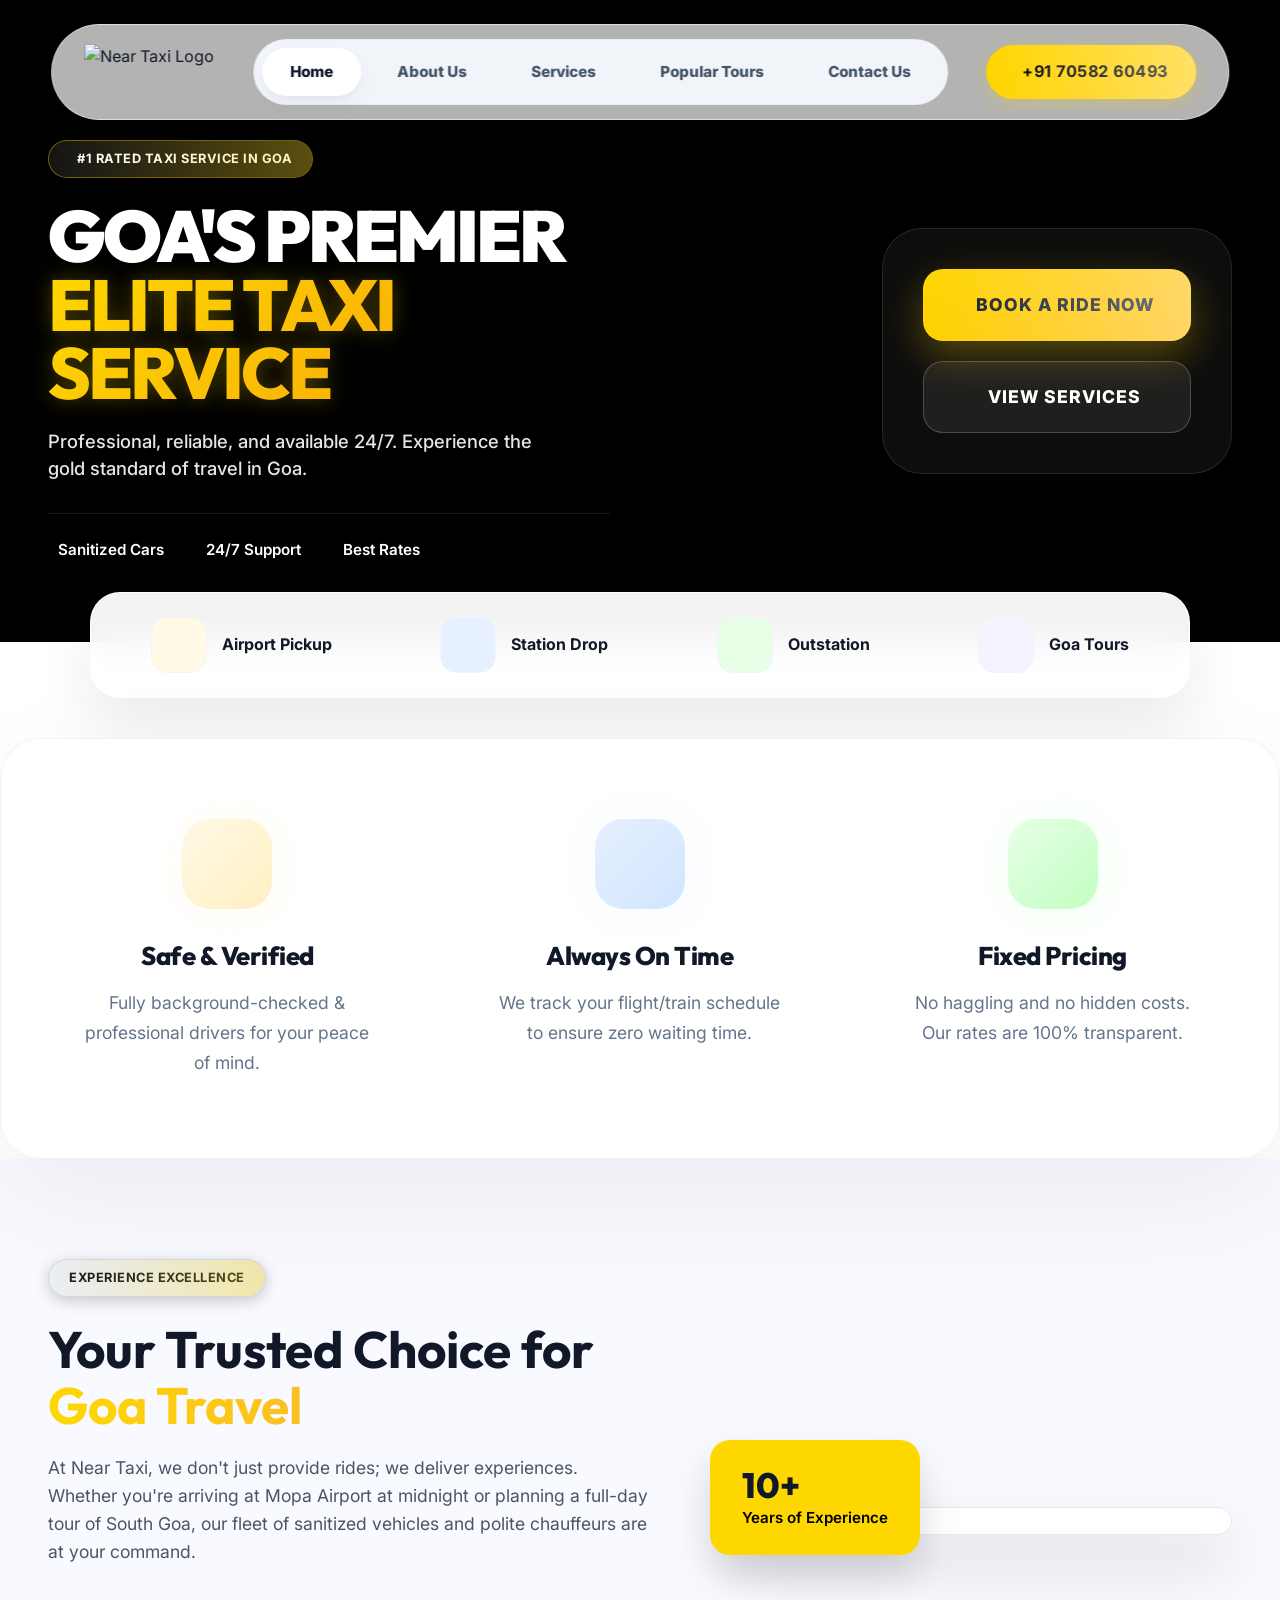
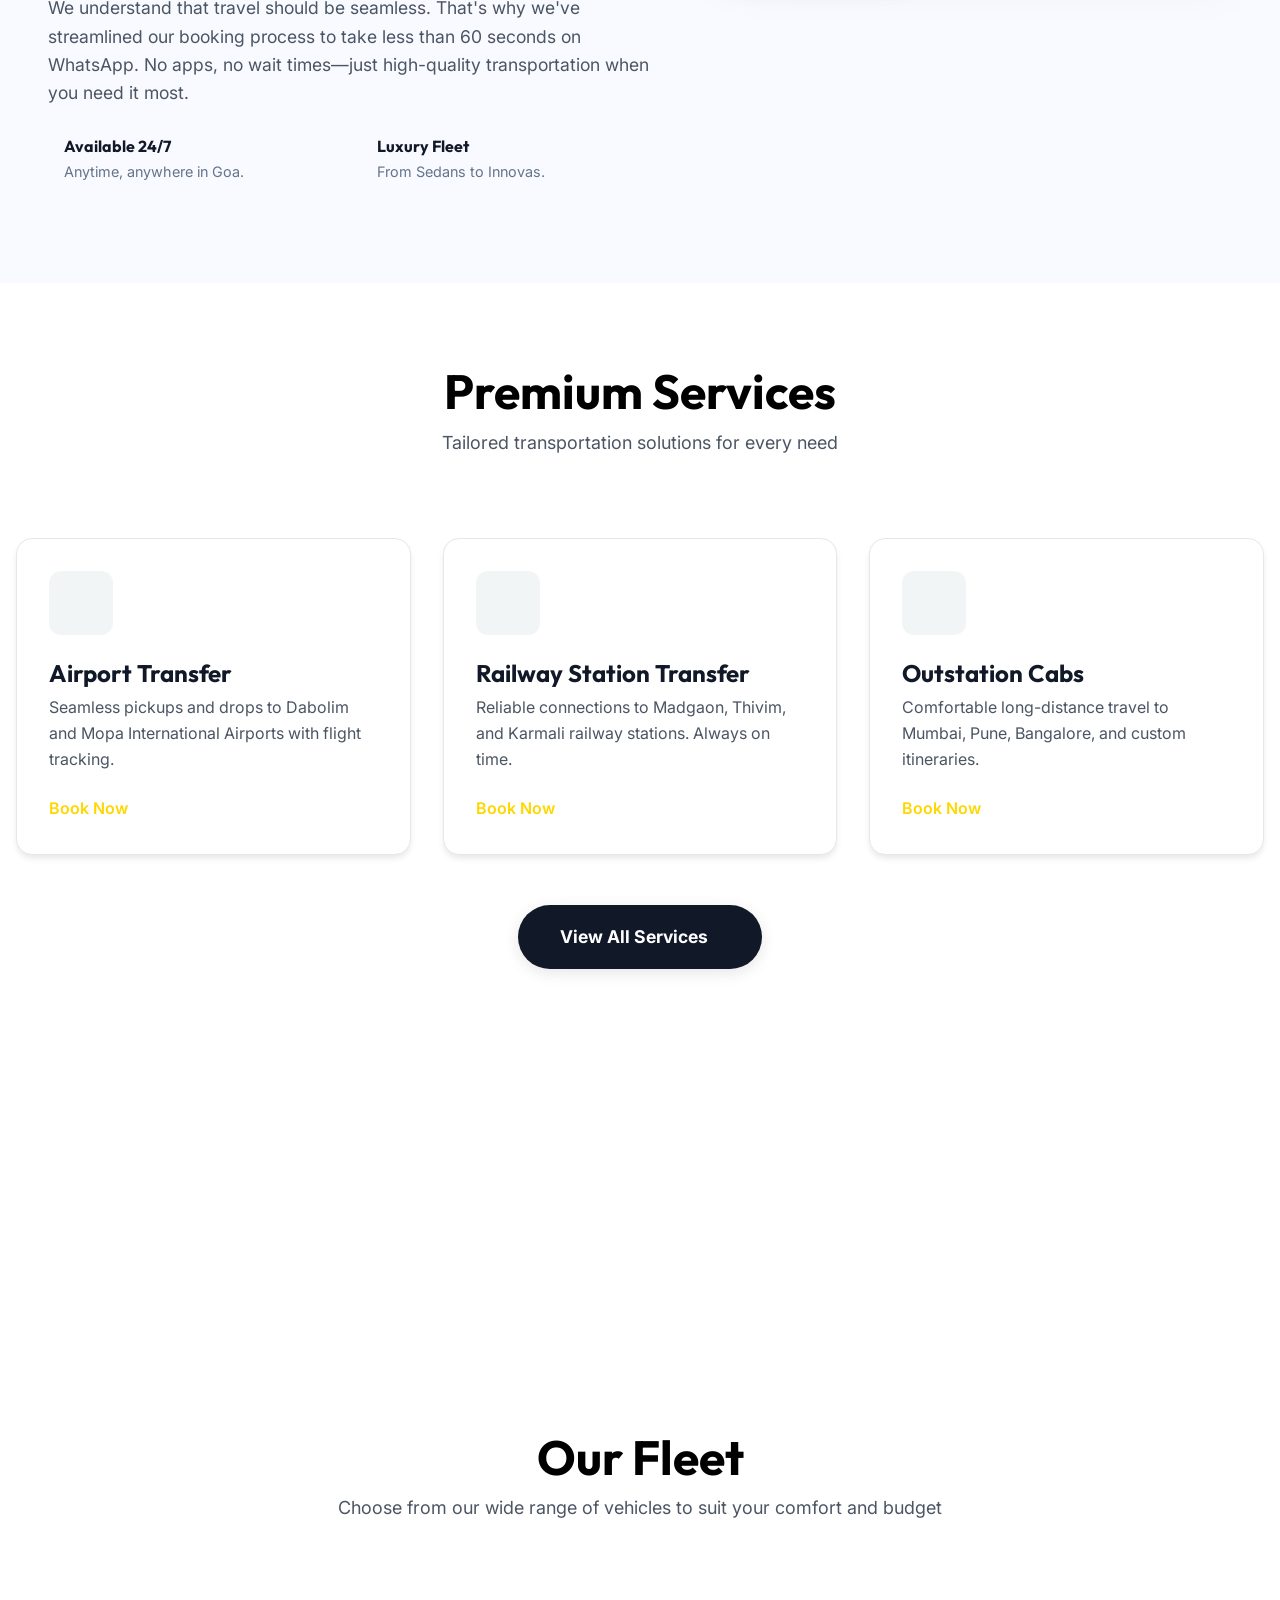
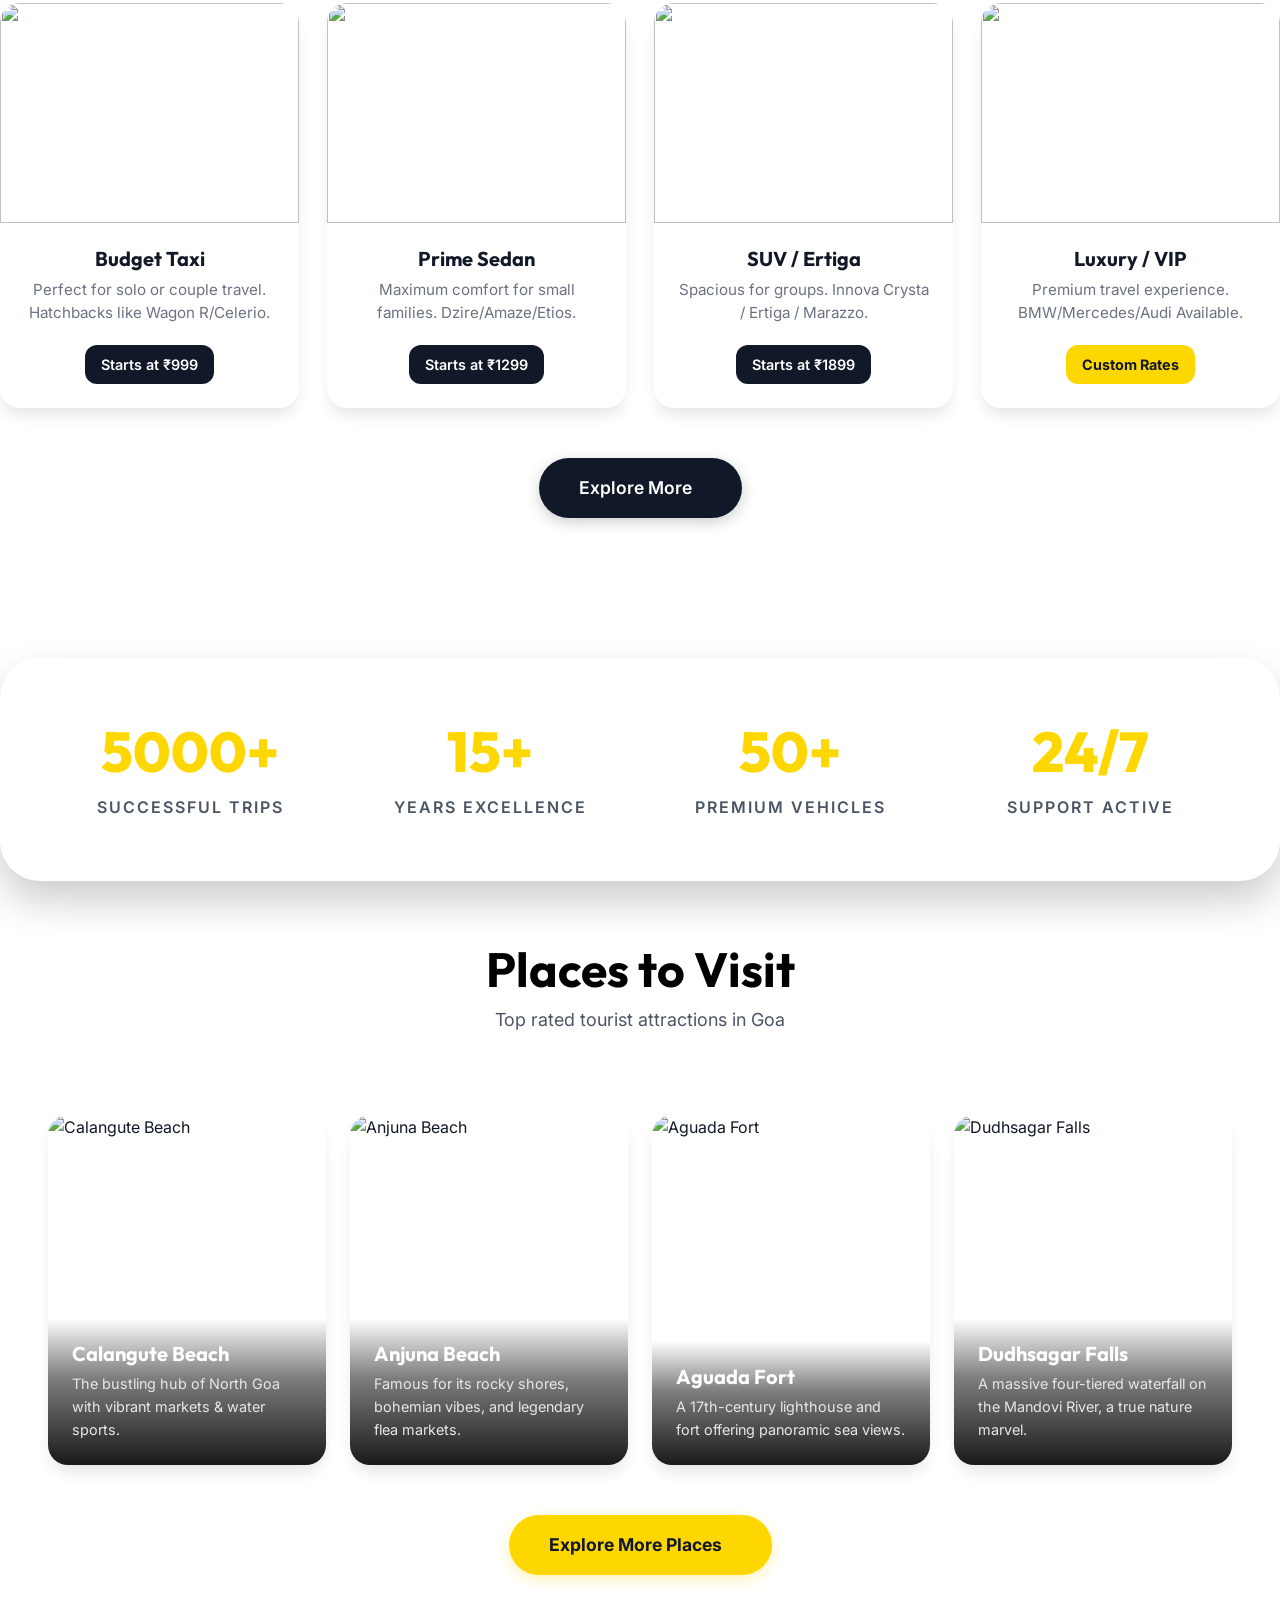
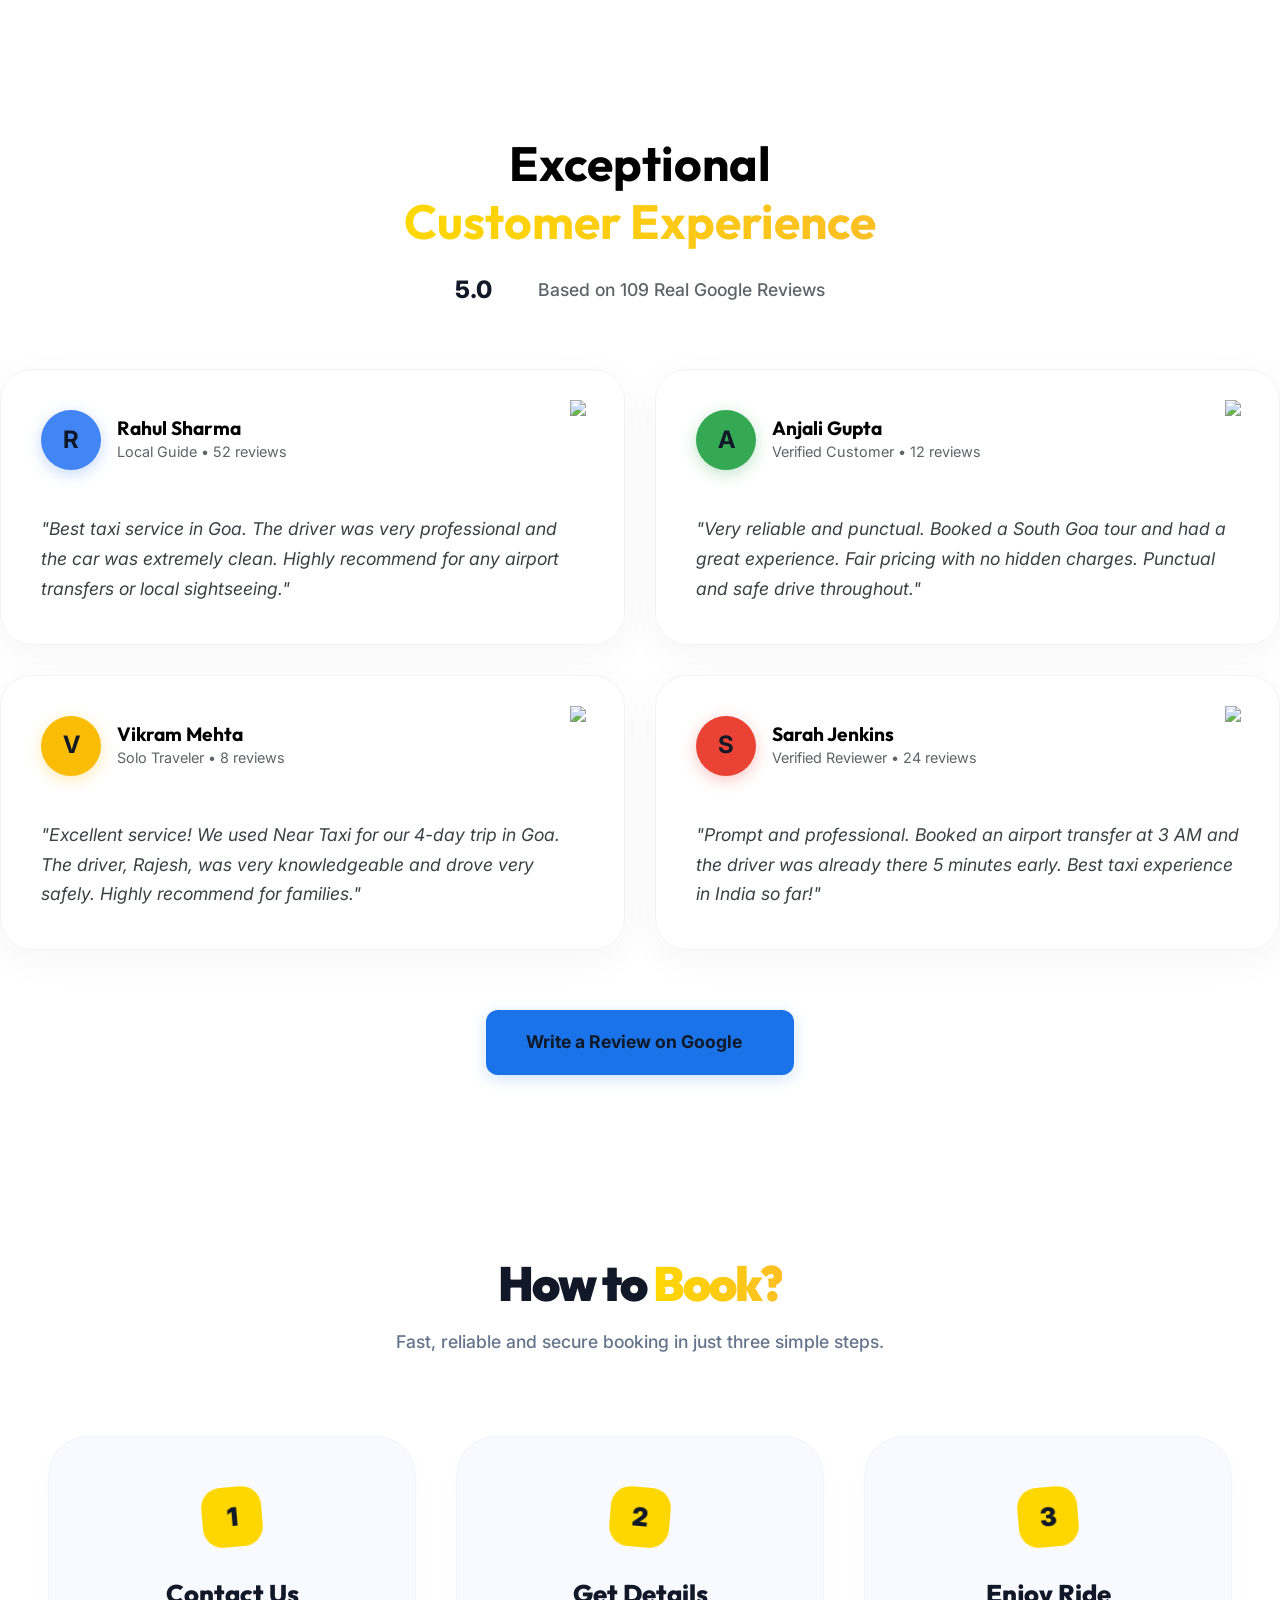
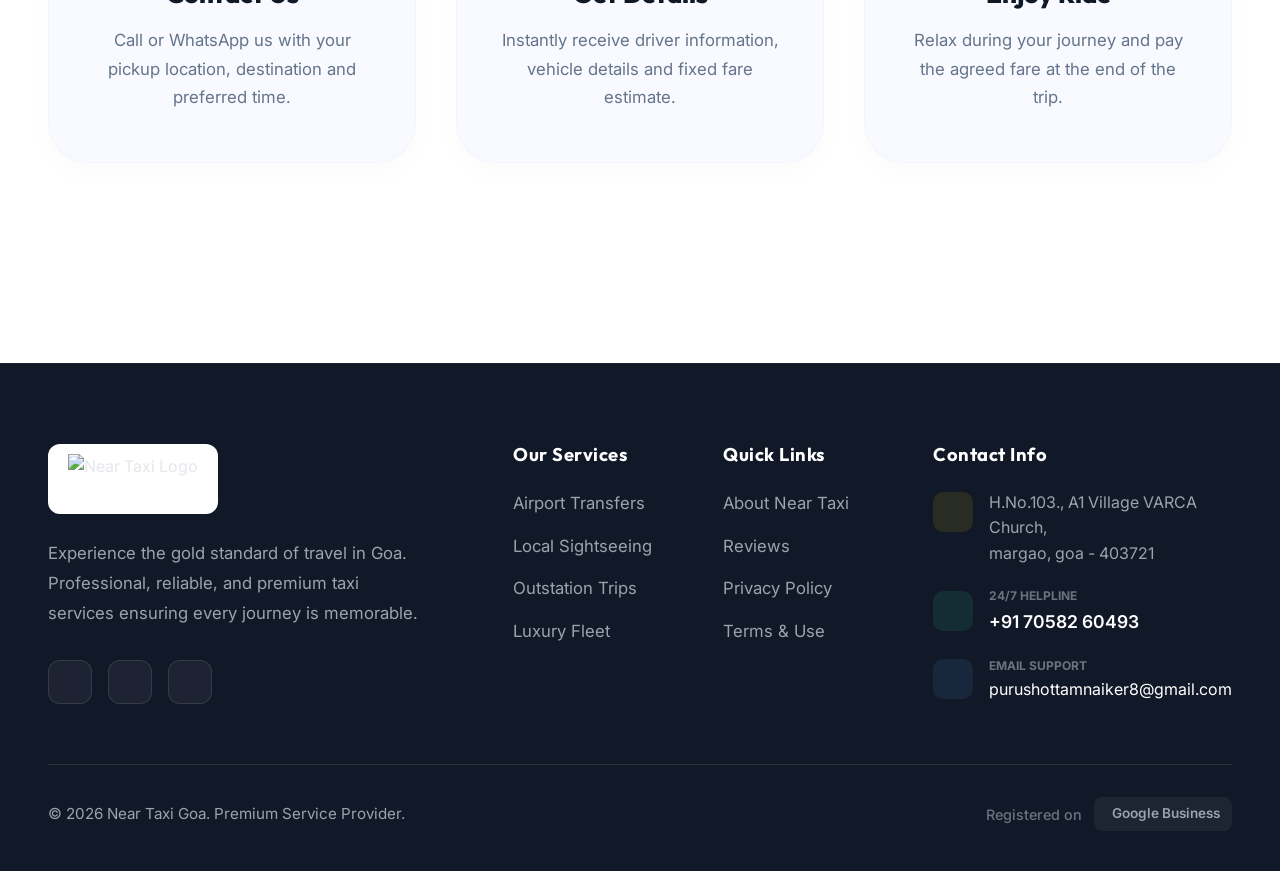
==== index.html @ 3bee6344 "fix: Update "Explore All Attractions" button link from places.html to tours.html." ====
<!DOCTYPE html>
<html lang="en">

<head>
    <meta charset="UTF-8">
    <meta name="viewport" content="width=device-width, initial-scale=1.0, maximum-scale=1.0, user-scalable=no">
    <title>Near Taxi Service | Premium Design Taxi in Goa</title>
    <meta name="description"
        content="Book trusted, professional taxis in Goa. 24/7 Service, No Hidden Charges. Experience the best travel with Near Taxi Service.">
    <meta name="theme-color" content="#FFFFFF">

    <!-- Design System -->
    <link rel="stylesheet" href="css/style.css">
    <link rel="stylesheet" href="css/mobile.css">
    <link rel="stylesheet" href="css/desktop.css">

    <!-- Icons (Phosphor Icons for modern look) -->
    <script src="https://unpkg.com/@phosphor-icons/web"></script>

    <!-- Animations (AOS) -->
    <link href="https://unpkg.com/aos@2.3.1/dist/aos.css" rel="stylesheet">
</head>

<body>
    <!-- Premium Scroll Progress Indicator -->
    <div class="scroll-progress-bar" id="scrollIndicator"></div>

    <!-- SVG Filters for Performance/Quality -->
    <svg style="display:none;">
        <defs>
            <filter id="ultra-sharpen">
                <feConvolveMatrix order="3 3" preserveAlpha="true" kernelMatrix="0 -1 0 -1 5 -1 0 -1 0" />
            </filter>
        </defs>
    </svg>

    <!-- ==============================================
         MOBILE EXPERIENCE (App-like, < 1024px)
         ============================================== -->
    <div id="mobile-app">
        <!-- Header -->
        <header class="mobile-header bg-glass">
            <div class="logo">
                <a href="index.html"><img src="assets/logo.png" alt="Near Taxi Logo"
                        style="height: 48px; width: auto; max-width: 150px; object-fit: contain; margin-left: 0;"></a>
            </div>
            <div class="actions">
                <a href="tel:+917058260493" class="icon-btn primary">
                    <i class="ph ph-phone-call"></i>
                </a>
                <button class="icon-btn" id="menu-toggle">
                    <i class="ph ph-list"></i>
                </button>
            </div>
        </header>

        <!-- Mobile Menu Overlay -->
        <div class="mobile-menu-overlay" id="mobile-menu">
            <div class="menu-content">
                <div class="menu-header">
                    <img src="assets/logo.png" alt="Near Taxi Logo"
                        style="height: 48px; width: auto; max-width: 150px; object-fit: contain; margin-left: 0;">
                    <button class="close-menu" id="menu-close">
                        <i class="ph ph-x"></i>
                    </button>
                </div>
                <nav class="menu-links">
                    <a href="index.html" class="active">
                        <div class="link-icon"><i class="ph-fill ph-house"></i></div>
                        <span>Home</span>
                    </a>
                    <a href="about.html">
                        <div class="link-icon"><i class="ph-fill ph-info"></i></div>
                        <span>About us</span>
                    </a>
                    <a href="services.html">
                        <div class="link-icon"><i class="ph-fill ph-grid-four"></i></div>
                        <span>Services</span>
                    </a>
                    <a href="tours.html">
                        <div class="link-icon"><i class="ph-fill ph-map-trifold"></i></div>
                        <span>popular tours</span>
                    </a>
                    <a href="contact.html">
                        <div class="link-icon"><i class="ph-fill ph-envelope-simple-open"></i></div>
                        <span>contact us</span>
                    </a>
                    <!-- <a href="#testimonials">
                        <div class="link-icon"><i class="ph-fill ph-chat-circle-dots"></i></div>
                        <span>Customer Reviews</span>
                    </a> -->
                    <a href="tel:+917058260493" class="menu-cta">
                        <i class="ph-fill ph-phone-call"></i>
                        Book Your Taxi
                    </a>
                </nav>
                <div class="menu-footer">
                    <p>Contact Us 24/7</p>
                    <div class="social-mini">
                        <a href="#"><i class="ph-fill ph-facebook-logo"></i></a>
                        <a href="#"><i class="ph-fill ph-instagram-logo"></i></a>
                        <a href="#"><i class="ph-fill ph-whatsapp-logo"></i></a>
                    </div>
                </div>
            </div>
        </div>

        <!-- Mobile Hero -->
        <section class="mobile-hero">
            <!-- Background Video -->
            <video autoplay muted loop playsinline class="hero-video">
                <source src="assets/Portrait_video_only_202602201320_gw5fu.mp4?v=2" type="video/mp4">
            </video>
            <div class="hero-overlay-main"></div>
            <div class="hero-content">
                <!-- Premium Shimmer Badge -->
                <div class="premium-badge">
                    <i class="ph ph-crown-simple"></i> #1 Rated Taxi Service in Goa
                </div>

                <h1>
                    Goa's Premier<br><span class="text-accent">Elite Taxi Service</span>
                </h1>
                <p>Professional, reliable, and available 24/7. Experience the gold standard of travel in Goa.</p>

                <!-- Cinematic Trust Indicators -->
                <div class="trust-indicators">
                    <div class="trust-item">
                        <i class="ph ph-shield-check"></i>
                        <span>Sanitized Cars</span>
                    </div>
                    <div class="trust-item">
                        <i class="ph ph-clock"></i>
                        <span>24/7 Support</span>
                    </div>
                    <div class="trust-item">
                        <i class="ph ph-currency-inr"></i>
                        <span>Best Rates</span>
                    </div>
                </div>

                <div class="hero-actions">
                    <a href="tel:+917058260493" class="btn btn-primary full-width">
                        <i class="ph ph-phone-call"></i> Book a Ride
                    </a>
                    <a href="https://wa.me/917058260493" class="btn btn-whatsapp full-width">
                        <i class="ph ph-whatsapp-logo"></i> WhatsApp
                    </a>
                </div>
            </div>

        </section>

        <!-- Quick Access Grid -->
        <section class="quick-grid container">
            <div class="quick-card">
                <i class="ph ph-airplane-tilt"></i>
                <span>Airport Pickup</span>
            </div>
            <div class="quick-card">
                <i class="ph ph-train"></i>
                <span>Station Drop</span>
            </div>
            <div class="quick-card">
                <i class="ph ph-map-pin"></i>
                <span>Outstation</span>
            </div>
            <div class="quick-card">
                <i class="ph ph-sun"></i>
                <span>Goa Tours</span>
            </div>
        </section>

        <!-- Why Choose Us Grid (Mobile Overhaul) -->
        <section style="margin: 60px 0 40px; padding: 0;">
            <!-- <div class="section-header" style="justify-content: center; margin-bottom: 32px; text-align: center;">
                <h2 style="color: #000; font-size: 1.8rem; font-weight: 800; line-height: 1.2;">The Near Taxi<br><span
                        class="text-accent" style="color: var(--color-primary);">Difference</span></h2>
            </div> -->

            <div class="mobile-choose-grid">
                <div class="choose-card" data-aos="fade-up">
                    <div class="choose-icon-container safe">
                        <i class="ph-fill ph-shield-check"></i>
                    </div>
                    <h3>Safe & Verified</h3>
                    <p>Fully background-checked & professional drivers for your peace of mind.</p>
                </div>

                <div class="choose-card" data-aos="fade-up" data-aos-delay="100">
                    <div class="choose-icon-container time">
                        <i class="ph-fill ph-clock"></i>
                    </div>
                    <h3>Always On Time</h3>
                    <p>We track your flight/train schedule to ensure zero waiting time.</p>
                </div>

                <div class="choose-card" data-aos="fade-up" data-aos-delay="200">
                    <div class="choose-icon-container price">
                        <i class="ph-fill ph-tag"></i>
                    </div>
                    <h3>Fixed Pricing</h3>
                    <p>No haggling and no hidden costs. Our rates are 100% transparent.</p>
                </div>
            </div>
        </section>

        <!-- Experience Content Section (Mobile Overhaul) -->
        <section class="mobile-experience-premium"
            style="padding: 80px 0; background: #FFFFFF; overflow: hidden; position: relative;">
            <!-- Background Accent Glow -->
            <div
                style="position: absolute; top: 0; right: -50px; width: 250px; height: 250px; background: rgba(255, 215, 0, 0.08); filter: blur(100px); border-radius: 50%; z-index: 0;">
            </div>

            <div class="container" style="position: relative; z-index: 1; padding: 0 24px;">
                <div data-aos="fade-up">
                    <div class="premium-tag" style="display: flex; align-items: center; gap: 8px; margin-bottom: 24px;">
                        <span style="width: 32px; height: 2px; background: #FFD700; border-radius: 2px;"></span>
                        <span
                            style="font-size: 0.75rem; font-weight: 800; color: #111827; text-transform: uppercase; letter-spacing: 2px;">Experience
                            Excellence</span>
                    </div>

                    <h2
                        style="font-size: 2.2rem; color: #111827; line-height: 1.1; margin-bottom: 20px; font-weight: 900; letter-spacing: -1px;">
                        Your Trusted Choice for <br><span class="text-accent"
                            style="position: relative; display: inline-block;">Goa Travel</span>
                    </h2>

                    <p
                        style="font-size: 0.9rem; color: #64748B; line-height: 1.7; margin-bottom: 32px; font-weight: 500;">
                        At Near Taxi, we don't just provide rides; we deliver memories. Whether it's a midnight airport
                        arrival or a full-day Goa tour, our elite fleet and expert chauffeurs are always at your
                        service.
                    </p>

                    <!-- Modern Feature Cards -->
                    <div style="display: grid; grid-template-columns: 1fr; gap: 16px; margin-bottom: 48px;">
                        <div class="experience-card-mobile"
                            style="background: #F8FAFF; padding: 20px; border-radius: 20px; border: 1px solid rgba(0,0,0,0.03); display: flex; gap: 18px; align-items: center; box-shadow: 0 10px 30px rgba(0,0,0,0.02);">
                            <div
                                style="width: 52px; height: 52px; background: #FFFFFF; border-radius: 16px; display: flex; align-items: center; justify-content: center; box-shadow: 0 8px 20px rgba(0,0,0,0.05); flex-shrink: 0;">
                                <i class="ph-fill ph-clock" style="color: #3B82F6; font-size: 1.6rem;"></i>
                            </div>
                            <div>
                                <h4 style="margin: 0; font-size: 1.05rem; color: #111827; font-weight: 800;">Available
                                    24/7</h4>
                                <p style="margin: 4px 0 0; font-size: 0.82rem; color: #64748B;">Ready whenever you are.
                                </p>
                            </div>
                        </div>

                        <div class="experience-card-mobile"
                            style="background: #F8FAFF; padding: 20px; border-radius: 20px; border: 1px solid rgba(0,0,0,0.03); display: flex; gap: 18px; align-items: center; box-shadow: 0 10px 30px rgba(0,0,0,0.02);">
                            <div
                                style="width: 52px; height: 52px; background: #FFFFFF; border-radius: 16px; display: flex; align-items: center; justify-content: center; box-shadow: 0 8px 20px rgba(0,0,0,0.05); flex-shrink: 0;">
                                <i class="ph-fill ph-car-profile" style="color: #FFD700; font-size: 1.6rem;"></i>
                            </div>
                            <div>
                                <h4 style="margin: 0; font-size: 1.15rem; color: #111827; font-weight: 800;">Elite Fleet
                                </h4>
                                <p style="margin: 4px 0 0; font-size: 0.9rem; color: #64748B;">Sedans to High-end SUVs.
                                </p>
                            </div>
                        </div>
                    </div>

                    <!-- Modern Visual Section -->
                    <div class="mobile-experience-visual" style="position: relative; margin: 40px 0;">
                        <div
                            style="border-radius: 35px; overflow: hidden; box-shadow: 0 30px 60px rgba(0,0,0,0.12); border: 2px solid #FFFFFF; position: relative;">
                            <img src="assets/driver_mockup.png" alt="Professional Driver"
                                style="width: 100%; display: block; filter: brightness(0.95);">
                            <!-- Glass Overlay Shimmer -->
                            <div
                                style="position: absolute; top: 0; left: 0; width: 100%; height: 100%; background: linear-gradient(45deg, transparent 40%, rgba(255,255,255,0.1) 50%, transparent 60%); z-index: 1;">
                            </div>
                        </div>

                        <!-- Pulse Premium Badge -->
                        <div class="premium-pulse-badge"
                            style="position: absolute; bottom: -15px; right: 10px; background: #111827; padding: 20px 28px; border-radius: 24px; box-shadow: 0 20px 40px rgba(0,0,0,0.25); z-index: 10; border: 1px solid rgba(255,255,255,0.1);">
                            <div
                                style="display: flex; flex-direction: column; align-items: center; text-align: center;">
                                <h4
                                    style="margin: 0; font-size: 2.22rem; font-weight: 900; color: #FFD700; line-height: 1; letter-spacing: -1px;">
                                    10+</h4>
                                <p
                                    style="margin: 4px 0 0; font-size: 0.7rem; font-weight: 800; color: #9CA3AF; text-transform: uppercase; letter-spacing: 1.5px; white-space: nowrap;">
                                    Years Experience</p>
                            </div>
                        </div>
                    </div>
                </div>
            </div>
        </section>

        <!-- Lamborghini Lottie Animation Section -->
        <section id="mobile-lamborghini-section">
            <div id="lottie-lamborghini"></div>
        </section>

        <!-- Premium Services (Mobile Overhaul) -->
        <section class="mobile-services-modern container" id="services-mobile"
            style="padding: 60px 24px; background: #FFFFFF;">
            <div class="section-title" style="text-align: center; margin-bottom: 40px;" data-aos="fade-up">
                <h2
                    style="font-size: 1.8rem; color: #111827; font-weight: 900; margin-bottom: 8px; letter-spacing: -1px;">
                    Premium <span class="text-accent">Services</span></h2>
                <p style="font-size: 0.85rem; color: #64748B; font-weight: 500;">Tailored transportation solutions for
                    every need</p>
            </div>

            <div style="display: grid; grid-template-columns: 1fr; gap: 24px;">
                <!-- Service 1 -->
                <div class="service-card-modern" data-aos="fade-up">
                    <div class="service-icon-box">
                        <i class="ph ph-airplane-takeoff"></i>
                    </div>
                    <div class="service-content">
                        <h3>Airport Transfer</h3>
                        <p>Seamless pickups and drops to Mopa & Dabolim Airports with real-time flight tracking.</p>
                        <a href="https://wa.me/917058260493" class="service-cta">Book Now <i
                                class="ph ph-arrow-right"></i></a>
                    </div>
                </div>

                <!-- Service 2 -->
                <div class="service-card-modern" data-aos="fade-up" data-aos-delay="100">
                    <div class="service-icon-box" style="background: #E6F0FF; color: #3B82F6;">
                        <i class="ph ph-train"></i>
                    </div>
                    <div class="service-content">
                        <h3>Railway Transfer</h3>
                        <p>Reliable connections to Madgaon, Thivim, and Karmali stations. Always on time.</p>
                        <a href="https://wa.me/917058260493" class="service-cta">Book Now <i
                                class="ph ph-arrow-right"></i></a>
                    </div>
                </div>

                <!-- Service 3 -->
                <div class="service-card-modern" data-aos="fade-up" data-aos-delay="200">
                    <div class="service-icon-box" style="background: #FFF9E6; color: #F59E0B;">
                        <i class="ph ph-map-pin"></i>
                    </div>
                    <div class="service-content">
                        <h3>Goa Sightseeing</h3>
                        <p>Full-day tours covering North and South Goa from beaches to historic churches.</p>
                        <a href="https://wa.me/917058260493" class="service-cta">Book Now <i
                                class="ph ph-arrow-right"></i></a>
                    </div>
                </div>
            </div>

            <!-- View All Button -->
            <div style="text-align: center; margin-top: 40px;" data-aos="fade-up">
                <a href="services.html"
                    style="display: inline-flex; align-items: center; gap: 10px; background: #111827; color: #FFFFFF; padding: 16px 32px; border-radius: 100px; font-weight: 700; text-decoration: none; box-shadow: 0 10px 20px rgba(0,0,0,0.15);">
                    View All Services <i class="ph-bold ph-arrow-right" style="font-size: 1.1rem;"></i>
                </a>
            </div>
        </section>

        <!-- Our Fleet (Mobile Premium Overhaul) -->
        <section class="fleet-mobile-premium" id="fleet-mobile" style="padding: 60px 24px; background: #FFFFFF;">
            <div data-aos="fade-up"
                style="display: flex; flex-direction: column; align-items: center; text-align: center; margin-bottom: 40px;">
                <h2
                    style="font-size: 1.8rem; color: #111827; font-weight: 900; margin-bottom: 8px; letter-spacing: -1px; line-height: 1.2;">
                    Our <span class="text-accent">Elite Fleet</span>
                </h2>
                <p
                    style="font-size: 0.8rem; color: #64748B; font-weight: 600; text-transform: uppercase; letter-spacing: 1.5px;">
                    Budget to Luxury Options
                </p>
            </div>

            <div style="display: grid; grid-template-columns: 1fr; gap: 32px;">
                <!-- Vehicle 1: Budget -->
                <div class="fleet-card-modern" data-aos="fade-up">
                    <div class="fleet-image-wrap"
                        style="position: relative; border-radius: 20px; overflow: hidden; box-shadow: 0 15px 35px rgba(0,0,0,0.08);">
                        <img src="assets/fleet_budget.png" alt="Budget Taxi"
                            style="width: 100%; display: block; transition: transform 0.5s ease;">
                        <div class="fleet-type-tag"
                            style="position: absolute; top: 15px; left: 15px; background: rgba(255,255,255,0.9); padding: 4px 12px; border-radius: 100px; font-size: 0.7rem; font-weight: 800; color: #111827; text-transform: uppercase;">
                            Economy</div>
                    </div>
                    <div class="fleet-info" style="padding: 24px 0 0; text-align: center;">
                        <h3 style="font-size: 1.4rem; color: #111827; font-weight: 900; margin-bottom: 6px;">Budget Taxi
                        </h3>
                        <p style="font-size: 0.85rem; color: #64748B; margin-bottom: 20px; line-height: 1.5;">Perfect
                            for solo or couple travel. Hatchbacks like Wagon R/Celerio.</p>
                        <a href="https://wa.me/917058260493"
                            style="display: inline-block; background: #111827; color: #FFD700; padding: 12px 28px; border-radius: 100px; font-weight: 800; text-decoration: none; font-size: 0.9rem; box-shadow: 0 8px 20px rgba(0,0,0,0.12);">Starts
                            at ₹999</a>
                    </div>
                </div>

                <!-- Vehicle 2: Sedan -->
                <div class="fleet-card-modern" data-aos="fade-up" data-aos-delay="100">
                    <div class="fleet-image-wrap"
                        style="position: relative; border-radius: 20px; overflow: hidden; box-shadow: 0 15px 35px rgba(0,0,0,0.08);">
                        <img src="assets/fleet_sedan.png" alt="Prime Sedan" style="width: 100%; display: block;">
                        <div class="fleet-type-tag"
                            style="position: absolute; top: 15px; left: 15px; background: rgba(255,255,255,0.9); padding: 4px 12px; border-radius: 100px; font-size: 0.7rem; font-weight: 800; color: #111827; text-transform: uppercase;">
                            Comfort</div>
                    </div>
                    <div class="fleet-info" style="padding: 24px 0 0; text-align: center;">
                        <h3 style="font-size: 1.4rem; color: #111827; font-weight: 900; margin-bottom: 6px;">Prime Sedan
                        </h3>
                        <p style="font-size: 0.85rem; color: #64748B; margin-bottom: 20px; line-height: 1.5;">Maximum
                            comfort for small families. Dzire/Amaze/Etios.</p>
                        <a href="https://wa.me/917058260493"
                            style="display: inline-block; background: #111827; color: #FFD700; padding: 12px 28px; border-radius: 100px; font-weight: 800; text-decoration: none; font-size: 0.9rem; box-shadow: 0 8px 20px rgba(0,0,0,0.12);">Starts
                            at ₹1299</a>
                    </div>
                </div>

                <!-- Vehicle 3: SUV -->
                <div class="fleet-card-modern" data-aos="fade-up" data-aos-delay="200">
                    <div class="fleet-image-wrap"
                        style="position: relative; border-radius: 20px; overflow: hidden; box-shadow: 0 15px 35px rgba(0,0,0,0.08);">
                        <img src="assets/fleet_suv.png" alt="SUV Ertiga" style="width: 100%; display: block;">
                        <div class="fleet-type-tag"
                            style="position: absolute; top: 15px; left: 15px; background: rgba(255,255,255,0.9); padding: 4px 12px; border-radius: 100px; font-size: 0.7rem; font-weight: 800; color: #111827; text-transform: uppercase;">
                            Family</div>
                    </div>
                    <div class="fleet-info" style="padding: 24px 0 0; text-align: center;">
                        <h3 style="font-size: 1.4rem; color: #111827; font-weight: 900; margin-bottom: 6px;">SUV /
                            Ertiga</h3>
                        <p style="font-size: 0.85rem; color: #64748B; margin-bottom: 20px; line-height: 1.5;">Spacious
                            for groups. Innova Crysta / Ertiga / Marazzo.</p>
                        <a href="https://wa.me/917058260493"
                            style="display: inline-block; background: #111827; color: #FFD700; padding: 12px 28px; border-radius: 100px; font-weight: 800; text-decoration: none; font-size: 0.9rem; box-shadow: 0 8px 20px rgba(0,0,0,0.12);">Starts
                            at ₹1899</a>
                    </div>
                </div>
            </div>

            <!-- Explore Full Fleet Button -->
            <div style="text-align: center; margin-top: 50px;" data-aos="fade-up">
                <a href="fleet.html"
                    style="display: inline-flex; align-items: center; gap: 12px; background: #111827; color: #FFFFFF; padding: 18px 40px; border-radius: 100px; font-weight: 800; text-decoration: none; font-size: 1rem; box-shadow: 0 15px 30px rgba(0,0,0,0.15);">
                    Explore More <i class="ph-bold ph-arrow-right" style="font-size: 1.2rem;"></i>
                </a>
            </div>
        </section>

        <!-- Premium Trust Statistics (Mobile Dashboard) -->
        <section class="mobile-stats-dashboard container" style="margin: 60px 0; padding: 0 24px;">
            <div
                style="background: #FFFFFF; border-radius: 32px; padding: 48px 32px; box-shadow: 0 30px 60px rgba(0,0,0,0.05); border: 1px solid rgba(0,0,0,0.02); display: flex; flex-direction: column; gap: 40px; text-align: center;">

                <!-- Stat 1 -->
                <div data-aos="fade-up">
                    <h4 style="font-size: 3rem; color: #111827; font-weight: 900; margin-bottom: 4px; line-height: 1;">
                        <span class="counter" data-target="5000">0</span>+
                    </h4>
                    <p
                        style="font-size: 0.75rem; color: #64748B; font-weight: 800; text-transform: uppercase; letter-spacing: 2px;">
                        Successful Trips</p>
                    <div
                        style="width: 40px; height: 2px; background: #FFD700; margin: 24px auto 0; border-radius: 2px; opacity: 0.3;">
                    </div>
                </div>

                <!-- Stat 2 -->
                <div data-aos="fade-up" data-aos-delay="100">
                    <h4 style="font-size: 3rem; color: #111827; font-weight: 900; margin-bottom: 4px; line-height: 1;">
                        <span class="counter" data-target="15">0</span>+
                    </h4>
                    <p
                        style="font-size: 0.75rem; color: #64748B; font-weight: 800; text-transform: uppercase; letter-spacing: 2px;">
                        Years Excellence</p>
                    <div
                        style="width: 40px; height: 2px; background: #FFD700; margin: 24px auto 0; border-radius: 2px; opacity: 0.3;">
                    </div>
                </div>

                <!-- Stat 3 -->
                <div data-aos="fade-up" data-aos-delay="200">
                    <h4 style="font-size: 3rem; color: #111827; font-weight: 900; margin-bottom: 4px; line-height: 1;">
                        <span class="counter" data-target="50">0</span>+
                    </h4>
                    <p
                        style="font-size: 0.75rem; color: #64748B; font-weight: 800; text-transform: uppercase; letter-spacing: 2px;">
                        Premium Vehicles</p>
                    <div
                        style="width: 40px; height: 2px; background: #FFD700; margin: 24px auto 0; border-radius: 2px; opacity: 0.3;">
                    </div>
                </div>

                <!-- Stat 4 -->
                <div data-aos="fade-up" data-aos-delay="300">
                    <h4 style="font-size: 3rem; color: #111827; font-weight: 900; margin-bottom: 4px; line-height: 1;">
                        24/7</h4>
                    <p
                        style="font-size: 0.75rem; color: #64748B; font-weight: 800; text-transform: uppercase; letter-spacing: 2px;">
                        Support Active</p>
                </div>
            </div>
        </section>

        <!-- Places to Visit (Mobile Premium Overhaul) -->
        <section class="places-mobile-cinematic container" id="places-mobile"
            style="padding: 60px 24px; background: #FFFFFF;">
            <div data-aos="fade-up" style="text-align: center; margin-bottom: 40px;">
                <h2
                    style="font-size: 1.85rem; color: #111827; font-weight: 900; margin-bottom: 8px; letter-spacing: -1px; line-height: 1.2;">
                    Discover <span class="text-accent">Goa</span>
                </h2>
                <p
                    style="font-size: 0.82rem; color: #64748B; font-weight: 600; text-transform: uppercase; letter-spacing: 1.5px; opacity: 0.8;">
                    Top Rated Tourist Attractions
                </p>
            </div>

            <div style="display: flex; flex-direction: column; gap: 24px;">
                <!-- Place 1: Calangute -->
                <div class="place-card-modern" data-aos="fade-up"
                    style="position: relative; border-radius: 28px; overflow: hidden; height: 280px; box-shadow: 0 20px 40px rgba(0,0,0,0.12);">
                    <img src="assets/calangute.png" alt="Calangute Beach"
                        style="width: 100%; height: 100%; object-fit: cover;">
                    <div
                        style="position: absolute; bottom: 0; left: 0; width: 100%; padding: 32px 24px; background: linear-gradient(transparent, rgba(0,0,0,0.9)); display: flex; flex-direction: column; justify-content: flex-end;">
                        <h3 style="color: #FFFFFF; font-size: 1.4rem; font-weight: 800; margin-bottom: 4px;">Calangute
                            Beach</h3>
                        <p style="color: rgba(255,255,255,0.7); font-size: 0.85rem; margin-bottom: 16px;">The Queen of
                            Beaches with vibrant shacks & water sports.</p>
                        <div
                            style="display: flex; align-items: center; gap: 8px; color: #FFD700; font-size: 0.8rem; font-weight: 800; text-transform: uppercase; letter-spacing: 1px;">
                            Discover More <i class="ph ph-arrow-right"></i>
                        </div>
                    </div>
                </div>

                <!-- Place 2: Anjuna -->
                <div class="place-card-modern" data-aos="fade-up" data-aos-delay="100"
                    style="position: relative; border-radius: 28px; overflow: hidden; height: 280px; box-shadow: 0 20px 40px rgba(0,0,0,0.12);">
                    <img src="assets/anjuna.png" alt="Anjuna Beach"
                        style="width: 100%; height: 100%; object-fit: cover;">
                    <div
                        style="position: absolute; bottom: 0; left: 0; width: 100%; padding: 32px 24px; background: linear-gradient(transparent, rgba(0,0,0,0.9)); display: flex; flex-direction: column; justify-content: flex-end;">
                        <h3 style="color: #FFFFFF; font-size: 1.4rem; font-weight: 800; margin-bottom: 4px;">Anjuna
                            Beach</h3>
                        <p style="color: rgba(255,255,255,0.7); font-size: 0.85rem; margin-bottom: 16px;">Bohemian vibes
                            & legendary flea markets.</p>
                        <div
                            style="display: flex; align-items: center; gap: 8px; color: #FFD700; font-size: 0.8rem; font-weight: 800; text-transform: uppercase; letter-spacing: 1px;">
                            Discover More <i class="ph ph-arrow-right"></i>
                        </div>
                    </div>
                </div>

                <!-- Place 3: Dudhsagar -->
                <div class="place-card-modern" data-aos="fade-up" data-aos-delay="200"
                    style="position: relative; border-radius: 28px; overflow: hidden; height: 280px; box-shadow: 0 20px 40px rgba(0,0,0,0.12);">
                    <img src="assets/dudhsagar.png" alt="Dudhsagar Falls"
                        style="width: 100%; height: 100%; object-fit: cover;">
                    <div
                        style="position: absolute; bottom: 0; left: 0; width: 100%; padding: 32px 24px; background: linear-gradient(transparent, rgba(0,0,0,0.9)); display: flex; flex-direction: column; justify-content: flex-end;">
                        <h3 style="color: #FFFFFF; font-size: 1.4rem; font-weight: 800; margin-bottom: 4px;">Dudhsagar
                            Falls</h3>
                        <p style="color: rgba(255,255,255,0.7); font-size: 0.85rem; margin-bottom: 16px;">A majestic
                            four-tiered waterfall on the Mandovi River.</p>
                        <div
                            style="display: flex; align-items: center; gap: 8px; color: #FFD700; font-size: 0.8rem; font-weight: 800; text-transform: uppercase; letter-spacing: 1px;">
                            Discover More <i class="ph ph-arrow-right"></i>
                        </div>
                    </div>
                </div>
            </div>

            <!-- View More Local Button -->
            <div style="text-align: center; margin-top: 50px;" data-aos="fade-up">
                <a href="tours.html"
                    style="display: inline-flex; align-items: center; gap: 12px; background: #FFD700; color: #111827; padding: 18px 40px; border-radius: 100px; font-weight: 900; text-decoration: none; font-size: 1rem; box-shadow: 0 15px 30px rgba(255, 215, 0, 0.25);">
                    Explore All Attractions <i class="ph-bold ph-magnifying-glass" style="font-size: 1.2rem;"></i>
                </a>
            </div>
        </section>

        <!-- Customer Experience Section -->
        <section class="customer-experience" id="testimonials"
            style="margin-bottom: 60px; margin-top: 40px; overflow: hidden;">
            <div class="container" style="margin-bottom: 24px;">
                <div style="display: flex; align-items: center; justify-content: space-between;">
                    <h2 style="color: #000; margin: 0; font-size: 1.5rem; font-weight: 800;">Customer Reviews</h2>
                    <div style="text-align: right;">
                        <div style="display: flex; align-items: center; gap: 4px; justify-content: flex-end;">
                            <span style="font-weight: 800; font-size: 1.1rem; color: #000;">5.0</span>
                            <div style="display: flex; color: #FBBC05; font-size: 0.75rem;">
                                <i class="ph-fill ph-star"></i><i class="ph-fill ph-star"></i><i
                                    class="ph-fill ph-star"></i><i class="ph-fill ph-star"></i><i
                                    class="ph-fill ph-star"></i>
                            </div>
                        </div>
                        <span style="font-size: 0.7rem; color: #5F6368; display: block;">109 Google Reviews</span>
                    </div>
                </div>
            </div>

            <!-- One Card at a Time Carousel -->
            <div class="reviews-carousel-mobile"
                style="display: flex; gap: 0; overflow-x: auto; scroll-snap-type: x mandatory; -webkit-overflow-scrolling: touch; scrollbar-width: none; padding: 0 24px 30px 24px;">
                <style>
                    .reviews-carousel-mobile::-webkit-scrollbar {
                        display: none;
                    }
                </style>

                <!-- Review Card 1 -->
                <div style="flex: 0 0 100%; scroll-snap-align: center; padding-right: 12px; box-sizing: border-box;">
                    <div
                        style="background: white; padding: 24px; border-radius: 24px; box-shadow: 0 8px 30px rgba(0,0,0,0.06); border: 1px solid #F1F3F4; position: relative; height: 100%;">
                        <img src="https://upload.wikimedia.org/wikipedia/commons/c/c1/Google_%22G%22_logo.svg"
                            style="position: absolute; top: 24px; right: 24px; width: 18px; opacity: 0.9;">

                        <div style="display: flex; align-items: center; gap: 14px; margin-bottom: 20px;">
                            <div
                                style="width: 52px; height: 52px; background: #4285F4; border-radius: 50%; display: flex; align-items: center; justify-content: center; font-weight: 700; color: #111827; font-size: 1.3rem;">
                                R</div>
                            <div>
                                <div style="display: flex; align-items: center; gap: 6px;">
                                    <h4 style="font-size: 1.05rem; margin: 0; color: #111827; font-weight: 700;">
                                        Rahul Sharma</h4>
                                    <i class="ph-fill ph-check-circle" style="color: #4285F4; font-size: 0.9rem;"></i>
                                </div>
                                <p style="font-size: 0.75rem; color: #5F6368; margin: 0;">Local Guide • 52 reviews
                                </p>
                            </div>
                        </div>

                        <div style="display: flex; gap: 2px; color: #FBBC05; font-size: 0.8rem; margin-bottom: 12px;">
                            <i class="ph-fill ph-star"></i><i class="ph-fill ph-star"></i><i
                                class="ph-fill ph-star"></i><i class="ph-fill ph-star"></i><i
                                class="ph-fill ph-star"></i>
                        </div>

                        <p
                            style="font-size: 0.9rem; color: #3C4043; line-height: 1.6; margin: 0; font-weight: 400; font-style: italic;">
                            "Best taxi service in Goa. The driver was very professional and the car was extremely
                            clean. Highly recommend for any airport transfers or local sightseeing."</p>
                    </div>
                </div>

                <!-- Review Card 2 -->
                <div
                    style="flex: 0 0 100%; scroll-snap-align: center; padding-right: 12px; padding-left: 12px; box-sizing: border-box;">
                    <div
                        style="background: white; padding: 24px; border-radius: 24px; box-shadow: 0 8px 30px rgba(0,0,0,0.06); border: 1px solid #F1F3F4; position: relative; height: 100%;">
                        <img src="https://upload.wikimedia.org/wikipedia/commons/c/c1/Google_%22G%22_logo.svg"
                            style="position: absolute; top: 24px; right: 24px; width: 18px; opacity: 0.9;">

                        <div style="display: flex; align-items: center; gap: 14px; margin-bottom: 20px;">
                            <div
                                style="width: 52px; height: 52px; background: #34A853; border-radius: 50%; display: flex; align-items: center; justify-content: center; font-weight: 700; color: #111827; font-size: 1.3rem;">
                                A</div>
                            <div>
                                <div style="display: flex; align-items: center; gap: 6px;">
                                    <h4 style="font-size: 1.05rem; margin: 0; color: #111827; font-weight: 700;">
                                        Anjali Gupta</h4>
                                    <i class="ph-fill ph-check-circle" style="color: #34A853; font-size: 0.9rem;"></i>
                                </div>
                                <p style="font-size: 0.75rem; color: #5F6368; margin: 0;">Verified Customer • 12
                                    reviews</p>
                            </div>
                        </div>

                        <div style="display: flex; gap: 2px; color: #FBBC05; font-size: 0.8rem; margin-bottom: 12px;">
                            <i class="ph-fill ph-star"></i><i class="ph-fill ph-star"></i><i
                                class="ph-fill ph-star"></i><i class="ph-fill ph-star"></i><i
                                class="ph-fill ph-star"></i>
                        </div>

                        <p
                            style="font-size: 0.9rem; color: #3C4043; line-height: 1.6; margin: 0; font-weight: 400; font-style: italic;">
                            "Very reliable and punctual. Booked a South Goa tour and had a great experience. Fair
                            pricing with no hidden charges. Punctual and safe drive throughout."</p>
                    </div>
                </div>

                <!-- Review Card 3 -->
                <div
                    style="flex: 0 0 100%; scroll-snap-align: center; padding-right: 12px; padding-left: 12px; box-sizing: border-box;">
                    <div
                        style="background: white; padding: 24px; border-radius: 24px; box-shadow: 0 8px 30px rgba(0,0,0,0.06); border: 1px solid #F1F3F4; position: relative; height: 100%;">
                        <img src="https://upload.wikimedia.org/wikipedia/commons/c/c1/Google_%22G%22_logo.svg"
                            style="position: absolute; top: 24px; right: 24px; width: 18px; opacity: 0.9;">

                        <div style="display: flex; align-items: center; gap: 14px; margin-bottom: 20px;">
                            <div
                                style="width: 52px; height: 52px; background: #FBBC05; border-radius: 50%; display: flex; align-items: center; justify-content: center; font-weight: 700; color: #111827; font-size: 1.3rem;">
                                V</div>
                            <div>
                                <div style="display: flex; align-items: center; gap: 6px;">
                                    <h4 style="font-size: 1.05rem; margin: 0; color: #111827; font-weight: 700;">
                                        Vikram Mehta</h4>
                                    <i class="ph-fill ph-check-circle" style="color: #FBBC05; font-size: 0.9rem;"></i>
                                </div>
                                <p style="font-size: 0.75rem; color: #5F6368; margin: 0;">Solo Traveler • 8
                                    reviews</p>
                            </div>
                        </div>

                        <div style="display: flex; gap: 2px; color: #FBBC05; font-size: 0.8rem; margin-bottom: 12px;">
                            <i class="ph-fill ph-star"></i><i class="ph-fill ph-star"></i><i
                                class="ph-fill ph-star"></i><i class="ph-fill ph-star"></i><i
                                class="ph-fill ph-star"></i>
                        </div>

                        <p
                            style="font-size: 0.9rem; color: #3C4043; line-height: 1.6; margin: 0; font-weight: 400; font-style: italic;">
                            "Excellent service! We used Near Taxi for our 4-day trip in Goa. The driver, Rajesh, was
                            very knowledgeable and drove very safely. Highly recommend for families."</p>
                    </div>
                </div>

                <!-- Review Card 4 -->
                <div
                    style="flex: 0 0 100%; scroll-snap-align: center; padding-right: 12px; padding-left: 12px; box-sizing: border-box;">
                    <div
                        style="background: white; padding: 24px; border-radius: 24px; box-shadow: 0 8px 30px rgba(0,0,0,0.06); border: 1px solid #F1F3F4; position: relative; height: 100%;">
                        <img src="https://upload.wikimedia.org/wikipedia/commons/c/c1/Google_%22G%22_logo.svg"
                            style="position: absolute; top: 24px; right: 24px; width: 18px; opacity: 0.9;">

                        <div style="display: flex; align-items: center; gap: 14px; margin-bottom: 20px;">
                            <div
                                style="width: 52px; height: 52px; background: #EA4335; border-radius: 50%; display: flex; align-items: center; justify-content: center; font-weight: 700; color: #111827; font-size: 1.3rem;">
                                S</div>
                            <div>
                                <div style="display: flex; align-items: center; gap: 6px;">
                                    <h4 style="font-size: 1.05rem; margin: 0; color: #111827; font-weight: 700;">
                                        Sarah Jenkins</h4>
                                    <i class="ph-fill ph-check-circle" style="color: #EA4335; font-size: 0.9rem;"></i>
                                </div>
                                <p style="font-size: 0.75rem; color: #5F6368; margin: 0;">Verified Reviewer • 24
                                    reviews
                                </p>
                            </div>
                        </div>

                        <div style="display: flex; gap: 2px; color: #FBBC05; font-size: 0.8rem; margin-bottom: 12px;">
                            <i class="ph-fill ph-star"></i><i class="ph-fill ph-star"></i><i
                                class="ph-fill ph-star"></i><i class="ph-fill ph-star"></i><i
                                class="ph-fill ph-star"></i>
                        </div>

                        <p
                            style="font-size: 0.9rem; color: #3C4043; line-height: 1.6; margin: 0; font-weight: 400; font-style: italic;">
                            "Prompt and professional. Booked an airport transfer at 3 AM and the driver was already
                            there 5 minutes early. Best taxi experience in India so far!"</p>
                    </div>
                </div>

                <!-- NEW: Rate Us Card (High Conversion) -->
                <div
                    style="flex: 0 0 100%; scroll-snap-align: center; padding-right: 12px; padding-left: 12px; box-sizing: border-box;">
                    <a href="https://www.google.com/search?num=10&sca_esv=cb1b165258e401e5&cs=1&output=search&kgmid=/g/11y5tl123y&q=Near+Taxi+Service+%7C+Outstation+Taxi+Service+Goa&shndl=30&source=sh/x/kp/local/m1/1&kgs=804f8f08e6718d70&shem=shrtsdl&utm_source=shrtsdl,sh/x/kp/local/m1/1#lrd=0x41b0900b40df73df:0xd6e4275c7b89acdb,3,,,,"
                        target="_blank" style="text-decoration: none; display: block; height: 100%;">
                        <div
                            style="background: linear-gradient(135deg, #1a73e8 0%, #1557b0 100%); padding: 30px 24px; border-radius: 24px; box-shadow: 0 12px 35px rgba(26,115,232,0.25); position: relative; height: 100%; display: flex; flex-direction: column; align-items: center; justify-content: center; text-align: center; border: 1px solid #E5E7EB;">
                            <div
                                style="background: rgba(255,255,255,0.2); width: 60px; height: 60px; border-radius: 50%; display: flex; align-items: center; justify-content: center; margin-bottom: 16px;">
                                <i class="ph ph-star-wreath" style="color: #111827; font-size: 2rem;"></i>
                            </div>
                            <h4 style="color: #111827; font-size: 1.2rem; margin: 0 0 8px 0; font-weight: 800;">
                                Enjoyed your ride?</h4>
                            <p
                                style="color: rgba(255,255,255,0.9); font-size: 0.9rem; margin-bottom: 20px; line-height: 1.4;">
                                Tap to rate us 5-stars & share your experience on Google!</p>

                            <div
                                style="display: flex; gap: 8px; color: #FBBC05; font-size: 1.8rem; margin-bottom: 20px;">
                                <i class="ph-fill ph-star"></i><i class="ph-fill ph-star"></i><i
                                    class="ph-fill ph-star"></i><i class="ph-fill ph-star"></i><i
                                    class="ph-fill ph-star"></i>
                            </div>

                            <div
                                style="background: white; color: #1a73e8; padding: 12px 24px; border-radius: 50px; font-weight: 700; font-size: 0.9rem; display: flex; align-items: center; gap: 8px;">
                                Rate us Now <i class="ph ph-arrow-right"></i>
                            </div>

                            <!-- Floating Background Icons -->
                            <i class="ph ph-google-logo"
                                style="position: absolute; bottom: 20px; right: 20px; font-size: 3rem; color: rgba(255,255,255,0.05);"></i>
                        </div>
                    </a>
                </div>
            </div>

            <div class="container" style="text-align: center; margin-bottom: 40px;">
                <a href="https://www.google.com/search?num=10&sca_esv=cb1b165258e401e5&cs=1&output=search&kgmid=/g/11y5tl123y&q=Near+Taxi+Service+%7C+Outstation+Taxi+Service+Goa&shndl=30&source=sh/x/kp/local/m1/1&kgs=804f8f08e6718d70&shem=shrtsdl&utm_source=shrtsdl,sh/x/kp/local/m1/1#lrd=0x41b0900b40df73df:0xd6e4275c7b89acdb,3,,,,"
                    target="_blank"
                    style="display: inline-flex; align-items: center; gap: 10px; color: #1A73E8; font-weight: 700; font-size: 0.9rem; text-decoration: none; padding: 14px 24px; border-radius: 12px; background: #F8FAFF; border: 1px solid #E5EAF5; width: 100%; justify-content: center;">
                    Write a Google Review <i class="ph ph-note-pencil"></i>
                </a>
            </div>
        </section>

        <!-- Premium How to Book (Mobile View) -->
        <section class="how-to-book-mobile" style="padding: 60px 24px; background: #FFFFFF;">
            <div data-aos="fade-up" style="text-align: center; margin-bottom: 40px;">
                <h2
                    style="font-size: 1.85rem; color: #111827; font-weight: 900; margin-bottom: 8px; letter-spacing: -1px; line-height: 1.2;">
                    How to <span class="text-accent">Book?</span>
                </h2>
                <p
                    style="font-size: 0.85rem; color: #64748B; font-weight: 600; text-transform: uppercase; letter-spacing: 1.5px; opacity: 0.8;">
                    Simple 3-Step Process
                </p>
            </div>

            <div style="display: flex; flex-direction: column; gap: 20px;">
                <div class="booking-card-mobile" data-aos="fade-up"
                    style="background: #F8FAFF; padding: 24px; border-radius: 24px; display: flex; gap: 20px; align-items: center; border: 1px solid rgba(0,0,0,0.02);">
                    <div
                        style="width: 48px; height: 48px; background: #FFD700; border-radius: 16px; display: flex; align-items: center; justify-content: center; font-size: 1.2rem; font-weight: 900; color: #111827; flex-shrink: 0;">
                        1</div>
                    <div>
                        <h4 style="margin: 0; font-size: 1.1rem; color: #111827; font-weight: 800;">Contact Us</h4>
                        <p style="margin: 4px 0 0; font-size: 0.82rem; color: #64748B; line-height: 1.5;">WhatsApp
                            us with your details.</p>
                    </div>
                </div>
                <div class="booking-card-mobile" data-aos="fade-up" data-aos-delay="100"
                    style="background: #F8FAFF; padding: 24px; border-radius: 24px; display: flex; gap: 20px; align-items: center; border: 1px solid rgba(0,0,0,0.02);">
                    <div
                        style="width: 48px; height: 48px; background: #FFD700; border-radius: 16px; display: flex; align-items: center; justify-content: center; font-size: 1.2rem; font-weight: 900; color: #111827; flex-shrink: 0;">
                        2</div>
                    <div>
                        <h4 style="margin: 0; font-size: 1.1rem; color: #111827; font-weight: 800;">Get Details</h4>
                        <p style="margin: 4px 0 0; font-size: 0.82rem; color: #64748B; line-height: 1.5;">Receive
                            car & fare instantly.</p>
                    </div>
                </div>
                <div class="booking-card-mobile" data-aos="fade-up" data-aos-delay="200"
                    style="background: #F8FAFF; padding: 24px; border-radius: 24px; display: flex; gap: 20px; align-items: center; border: 1px solid rgba(0,0,0,0.02);">
                    <div
                        style="width: 48px; height: 48px; background: #FFD700; border-radius: 16px; display: flex; align-items: center; justify-content: center; font-size: 1.2rem; font-weight: 900; color: #111827; flex-shrink: 0;">
                        3</div>
                    <div>
                        <h4 style="margin: 0; font-size: 1.1rem; color: #111827; font-weight: 800;">Enjoy Ride</h4>
                        <p style="margin: 4px 0 0; font-size: 0.82rem; color: #64748B; line-height: 1.5;">
                            Professional trip & easy pay.</p>
                    </div>
                </div>
            </div>
        </section>

        <!-- Elite Modern Mobile Footer (Modern & Better) -->
        <footer class="mobile-footer"
            style="background: linear-gradient(to bottom, #0B0F19, #111827); padding: 80px 0 120px; color: #94A3B8; width: 100%; margin: 0; border: none; border-radius: 0; position: relative;">
            <!-- Premium Accent Top Bar -->
            <div
                style="position: absolute; top: 0; left: 0; width: 100%; height: 2px; background: linear-gradient(90deg, transparent, #FFD700, transparent); opacity: 0.6;">
            </div>

            <div class="container" style="padding: 0 24px;">
                <!-- Brand Section -->
                <div style="text-align: center; margin-bottom: 55px;">
                    <div
                        style="background: #FFFFFF; display: inline-flex; justify-content: center; align-items: center; padding: 15px 30px; border-radius: 20px; margin-bottom: 28px; box-shadow: 0 15px 40px rgba(0,0,0,0.4);">
                        <img src="assets/logo.png" alt="Near Taxi Logo" height="52">
                    </div>
                    <p
                        style="font-size: 0.95rem; line-height: 1.8; color: #94A3B8; max-width: 320px; margin: 0 auto 32px; font-weight: 500; letter-spacing: 0.2px;">
                        The gold standard of travel in Goa. We blend luxury with reliability to ensure every mile of
                        your journey is perfection.
                    </p>
                    <!-- Social Hub -->
                    <div style="display: flex; justify-content: center; gap: 18px;">
                        <a href="#"
                            style="width: 52px; height: 52px; background: rgba(255,255,255,0.04); border-radius: 50%; display: flex; align-items: center; justify-content: center; color: #FFFFFF; text-decoration: none; border: 1px solid rgba(255,255,255,0.1); box-shadow: 0 5px 15px rgba(0,0,0,0.2);">
                            <i class="ph-bold ph-facebook-logo" style="font-size: 1.3rem;"></i>
                        </a>
                        <a href="#"
                            style="width: 52px; height: 52px; background: rgba(255,255,255,0.04); border-radius: 50%; display: flex; align-items: center; justify-content: center; color: #FFFFFF; text-decoration: none; border: 1px solid rgba(255,255,255,0.1); box-shadow: 0 5px 15px rgba(0,0,0,0.2);">
                            <i class="ph-bold ph-instagram-logo" style="font-size: 1.3rem;"></i>
                        </a>
                        <a href="#"
                            style="width: 52px; height: 52px; background: rgba(255,255,255,0.04); border-radius: 50%; display: flex; align-items: center; justify-content: center; color: #FFFFFF; text-decoration: none; border: 1px solid rgba(255,255,255,0.1); box-shadow: 0 5px 15px rgba(0,0,0,0.2);">
                            <i class="ph-bold ph-whatsapp-logo" style="font-size: 1.3rem;"></i>
                        </a>
                    </div>
                </div>

                <!-- Links Grid -->
                <div
                    style="display: grid; grid-template-columns: 1fr; gap: 35px; margin-bottom: 50px; padding: 40px 0; border-top: 1px solid rgba(255,255,255,0.05); border-bottom: 1px solid rgba(255,255,255,0.05); text-align: center;">
                    <div>
                        <h4
                            style="color: #FFFFFF; font-size: 0.95rem; margin-bottom: 24px; font-weight: 900; letter-spacing: 1.5px; text-transform: uppercase;">
                            Quick Links</h4>
                        <ul
                            style="list-style: none; padding: 0; margin: 0; display: flex; flex-direction: column; gap: 16px;">
                            <li><a href="about.html"
                                    style="color: #94A3B8; text-decoration: none; font-size: 0.95rem; font-weight: 500;">About
                                    Near Taxi</a></li>
                            <li><a href="#testimonials"
                                    style="color: #94A3B8; text-decoration: none; font-size: 0.95rem; font-weight: 500;">Reviews</a>
                            </li>
                            <li><a href="#"
                                    style="color: #94A3B8; text-decoration: none; font-size: 0.95rem; font-weight: 500;">Privacy
                                    Policy</a></li>
                            <li><a href="#"
                                    style="color: #94A3B8; text-decoration: none; font-size: 0.95rem; font-weight: 500;">Terms
                                    & Use</a></li>
                        </ul>
                    </div>
                </div>

                <!-- Contact Dashboard -->
                <div style="margin-bottom: 50px;">
                    <h4
                        style="color: #FFFFFF; font-size: 0.95rem; margin-bottom: 32px; font-weight: 900; letter-spacing: 1.5px; text-transform: uppercase;">
                        Contact info</h4>
                    <div style="display: flex; flex-direction: column; gap: 28px;">
                        <div style="display: flex; gap: 20px; align-items: flex-start;">
                            <div
                                style="width: 48px; height: 48px; background: rgba(255, 215, 0, 0.05); border-radius: 14px; display: flex; align-items: center; justify-content: center; flex-shrink: 0; border: 1px solid rgba(255, 215, 0, 0.15);">
                                <i class="ph-fill ph-map-pin" style="color: #FFD700; font-size: 1.3rem;"></i>
                            </div>
                            <span
                                style="font-size: 0.95rem; line-height: 1.7; color: #94A3B8; font-weight: 500;">H.No.103.,
                                A1 Village VARCA Church, margao, goa - 403721</span>
                        </div>
                        <a href="tel:+917058260493"
                            style="display: flex; gap: 20px; align-items: center; text-decoration: none;">
                            <div
                                style="width: 48px; height: 48px; background: rgba(52, 211, 153, 0.05); border-radius: 14px; display: flex; align-items: center; justify-content: center; flex-shrink: 0; border: 1px solid rgba(52, 211, 153, 0.15);">
                                <i class="ph-fill ph-phone-call" style="color: #34D399; font-size: 1.3rem;"></i>
                            </div>
                            <div>
                                <span
                                    style="font-size: 0.7rem; color: #64748B; text-transform: uppercase; font-weight: 900; display: block; letter-spacing: 1.5px; margin-bottom: 4px;">24/7
                                    Priority Helpline</span>
                                <span
                                    style="font-size: 1.25rem; color: #FFFFFF; font-weight: 900; letter-spacing: 0.5px;">+91
                                    70582 60493</span>
                            </div>
                        </a>
                        <a href="mailto:purushottamnaiker8@gmail.com"
                            style="display: flex; gap: 20px; align-items: center; text-decoration: none;">
                            <div
                                style="width: 48px; height: 48px; background: rgba(96, 165, 250, 0.05); border-radius: 14px; display: flex; align-items: center; justify-content: center; flex-shrink: 0; border: 1px solid rgba(96, 165, 250, 0.15);">
                                <i class="ph-fill ph-envelope-simple" style="color: #60A5FA; font-size: 1.3rem;"></i>
                            </div>
                            <div>
                                <span
                                    style="font-size: 0.7rem; color: #64748B; text-transform: uppercase; font-weight: 900; display: block; letter-spacing: 1.5px; margin-bottom: 4px;">Email
                                    Support</span>
                                <span
                                    style="font-size: 1.05rem; color: #FFFFFF; font-weight: 700; word-break: break-all;">purushottamnaiker8@gmail.com</span>
                            </div>
                        </a>
                    </div>
                </div>

                <!-- Bottom Bar -->
                <div
                    style="border-top: 1px solid rgba(255,255,255,0.05); padding-top: 40px; display: flex; flex-direction: column; align-items: center; gap: 24px;">
                    <p
                        style="font-size: 0.85rem; color: #64748B; margin: 0; text-align: center; font-weight: 600; letter-spacing: 0.3px;">
                        &copy; 2026 Near Taxi Goa. Premium Service Excellence.
                    </p>
                    <div
                        style="display: flex; align-items: center; gap: 12px; background: rgba(255,255,255,0.03); padding: 12px 24px; border-radius: 12px; border: 1px solid rgba(255,255,255,0.08); backdrop-filter: blur(10px); -webkit-backdrop-filter: blur(10px);">
                        <i class="ph-fill ph-google-logo" style="color: #94A3B8; font-size: 1.2rem;"></i>
                        <span
                            style="font-size: 0.8rem; color: #94A3B8; font-weight: 800; letter-spacing: 0.5px;">Registered
                            on Google Business</span>
                    </div>
                </div>
            </div>
        </footer>


        <!-- Sticky Bottom Nav (Island Style) -->
        <nav class="mobile-bottom-nav">
            <a href="index.html" class="nav-item active">
                <i class="ph ph-house"></i>
                <span>Home</span>
            </a>
            <a href="services.html" class="nav-item">
                <i class="ph ph-grid-four"></i>
                <span>Services</span>
            </a>

            <!-- Central Floating Action -->
            <div class="nav-item central-action">
                <a href="tel:+917058260493" class="action-circle">
                    <i class="ph ph-phone-call"></i>
                </a>
            </div>

            <a href="tours.html" class="nav-item">
                <i class="ph ph-map-trifold"></i>
                <span>Tours</span>
            </a>
            <a href="https://wa.me/917058260493" class="nav-item">
                <i class="ph ph-chat-circle-dots"></i>
                <span>Chat</span>
            </a>
        </nav>
    </div>

    <!-- ==============================================
         DESKTOP EXPERIENCE (Cinematic, >= 1024px)
         ============================================== -->
    <div id="desktop-experience">
        <!-- Interactive Gradient Background -->
        <div class="desktop-bg-gradient"></div>

        <!-- Navbar -->
        <nav class="desktop-nav">
            <div class="container nav-content">
                <div class="logo">
                    <a href="index.html"><img src="assets/logo.png" alt="Near Taxi Logo"></a>
                </div>
                <div class="nav-links">
                    <a href="index.html" class="active">Home</a>
                    <a href="about.html">About Us</a>
                    <a href="services.html">Services</a>
                    <a href="tours.html">Popular Tours</a>
                    <a href="contact.html">Contact Us</a>
                </div>
                <div class="nav-cta">
                    <a href="tel:+917058260493" class="btn btn-primary">
                        <i class="ph ph-phone-call"></i> +91 70582 60493
                    </a>
                </div>
            </div>
        </nav>

        <!-- Hero Section -->
        <section class="desktop-hero" id="home">
            <!-- Background Video -->
            <video autoplay muted loop playsinline class="hero-video">
                <source src="assets/Portrait_video_only_202602201320_gw5fu.mp4?v=2" type="video/mp4">
            </video>
            <div class="hero-overlay-main"></div>

            <div class="container hero-grid">
                <div class="hero-text" data-aos="fade-up">
                    <div class="premium-badge">
                        <i class="ph ph-crown-simple"></i> #1 Rated Taxi Service in Goa
                    </div>
                    <h1>
                        Goa's Premier<br><span class="text-accent">Elite Taxi Service</span>
                    </h1>
                    <p>
                        Professional, reliable, and available 24/7. Experience the gold standard of travel in Goa.</p>
                    <div class="trust-indicators">
                        <div class="trust-item">
                            <i class="ph ph-shield-check"></i>
                            <span>Sanitized Cars</span>
                        </div>
                        <div class="trust-item">
                            <i class="ph ph-clock"></i>
                            <span>24/7 Support</span>
                        </div>
                        <div class="trust-item">
                            <i class="ph ph-currency-inr"></i>
                            <span>Best Rates</span>
                        </div>
                    </div>
                </div>
                <div class="hero-visual" data-aos="fade-left">
                    <div class="cta-group-vertical">
                        <a href="tel:+917058260493" class="btn btn-primary btn-xl">
                            <i class="ph-fill ph-taxi"></i> Book a Ride Now
                        </a>
                        <a href="#services" class="btn btn-outline btn-xl">
                            <i class="ph ph-list-bullets"></i> View Services
                        </a>
                    </div>
                </div>
            </div>
        </section>

        <!-- Premium Quick Access Grid (Desktop) -->
        <section class="desktop-quick-nav container" data-aos="fade-up">
            <div class="quick-nav-wrapper">
                <a href="#services" class="quick-nav-item">
                    <div class="quick-icon-box">
                        <i class="ph ph-airplane-tilt"></i>
                    </div>
                    <span>Airport Pickup</span>
                </a>
                <a href="#services" class="quick-nav-item">
                    <div class="quick-icon-box">
                        <i class="ph ph-train"></i>
                    </div>
                    <span>Station Drop</span>
                </a>
                <a href="#services" class="quick-nav-item">
                    <div class="quick-icon-box">
                        <i class="ph ph-map-pin"></i>
                    </div>
                    <span>Outstation</span>
                </a>
                <a href="tours.html" class="quick-nav-item">
                    <div class="quick-icon-box">
                        <i class="ph ph-sun"></i>
                    </div>
                    <span>Goa Tours</span>
                </a>
            </div>
        </section>

        <!-- Why Choose Us Grid (Desktop) -->
        <!-- Why Choose Us Grid (Desktop) -->
        <section class="why-choose-desktop container">
            <div class="choose-grid-wrapper">
                <div class="choose-card" data-aos="fade-up">
                    <div class="choose-icon-container safe">
                        <i class="ph-fill ph-shield-check"></i>
                    </div>
                    <h3>Safe & Verified</h3>
                    <p>Fully background-checked & professional drivers for your peace of mind.</p>
                </div>

                <div class="choose-card" data-aos="fade-up" data-aos-delay="100">
                    <div class="choose-icon-container time">
                        <i class="ph-fill ph-clock"></i>
                    </div>
                    <h3>Always On Time</h3>
                    <p>We track your flight/train schedule to ensure zero waiting time.</p>
                </div>

                <div class="choose-card" data-aos="fade-up" data-aos-delay="200">
                    <div class="choose-icon-container price">
                        <i class="ph-fill ph-tag"></i>
                    </div>
                    <h3>Fixed Pricing</h3>
                    <p>No haggling and no hidden costs. Our rates are 100% transparent.</p>
                </div>
            </div>
        </section>

        <!-- Experience Content Section (Desktop) -->
        <section class="experience-excellence-section">
            <div class="container experience-grid">
                <div data-aos="fade-right">
                    <div class="premium-badge badge-dark">Experience Excellence</div>
                    <h2>Your Trusted Choice for <span class="text-accent">Goa Travel</span></h2>
                    <p class="experience-desc">
                        At Near Taxi, we don't just provide rides; we deliver experiences. Whether you're arriving at
                        Mopa Airport at midnight or planning a full-day tour of South Goa, our fleet of sanitized
                        vehicles and polite chauffeurs are at your command.
                        <br><br>
                        We understand that travel should be seamless. That's why we've streamlined our booking process
                        to take less than 60 seconds on WhatsApp. No apps, no wait times—just high-quality
                        transportation when you need it most.
                    </p>
                    <div class="experience-features">
                        <div class="feature-item">
                            <i class="ph ph-check-circle"></i>
                            <div>
                                <h4>Available 24/7</h4>
                                <p>Anytime, anywhere in Goa.</p>
                            </div>
                        </div>
                        <div class="feature-item">
                            <i class="ph ph-check-circle"></i>
                            <div>
                                <h4>Luxury Fleet</h4>
                                <p>From Sedans to Innovas.</p>
                            </div>
                        </div>
                    </div>
                </div>
                <div class="experience-visual" data-aos="fade-left">
                    <div class="image-wrapper">
                        <img src="assets/driver_mockup.png" alt="Professional Driver">
                    </div>
                    <div class="years-badge">
                        <h4 class="years-count">10+</h4>
                        <p class="years-label">Years of Experience</p>
                    </div>
                </div>
            </div>
        </section>
        <!-- Services Grid -->
        <section class="desktop-services container" id="services">
            <div class="section-title center" data-aos="fade-up">
                <h2>Premium Services</h2>
                <p>Tailored transportation solutions for every need</p>
            </div>
            <div class="services-grid">
                <!-- Service 1 -->
                <div class="service-card" data-aos="fade-up" data-aos-delay="100">
                    <div>
                        <div class="service-icon">
                            <i class="ph ph-airplane-takeoff"></i>
                        </div>
                        <div class="service-info">
                            <h3>Airport Transfer</h3>
                            <p>Seamless pickups and drops to Dabolim and Mopa International Airports with flight
                                tracking.</p>
                        </div>
                    </div>
                    <a href="#" class="service-link">Book Now <i class="ph ph-arrow-right"></i></a>
                </div>

                <!-- Service 2 -->
                <div class="service-card" data-aos="fade-up" data-aos-delay="200">
                    <div>
                        <div class="service-icon">
                            <i class="ph ph-train"></i>
                        </div>
                        <div class="service-info">
                            <h3>Railway Station Transfer</h3>
                            <p>Reliable connections to Madgaon, Thivim, and Karmali railway stations. Always on time.
                            </p>
                        </div>
                    </div>
                    <a href="#" class="service-link">Book Now <i class="ph ph-arrow-right"></i></a>
                </div>

                <!-- Service 3 -->
                <div class="service-card" data-aos="fade-up" data-aos-delay="300">
                    <div>
                        <div class="service-icon">
                            <i class="ph ph-map-pin"></i>
                        </div>
                        <div class="service-info">
                            <h3>Outstation Cabs</h3>
                            <p>Comfortable long-distance travel to Mumbai, Pune, Bangalore, and custom itineraries.</p>
                        </div>
                    </div>
                    <a href="#" class="service-link">Book Now <i class="ph ph-arrow-right"></i></a>
                </div>
            </div>

            <!-- View All Link -->
            <div class="services-toggle-container" data-aos="fade-up">
                <a href="services.html" class="view-more-btn" style="text-decoration: none;">
                    <span>View All Services</span>
                    <i class="ph-bold ph-arrow-right"></i>
                </a>
            </div>
        </section>

        <!-- Lamborghini Lottie Animation Section (Desktop) -->
        <section id="desktop-lamborghini-section" class="container"
            style="margin: 0 auto; text-align: center; line-height: 0; overflow: hidden;">
            <div id="lottie-lamborghini-desktop" style="width: 100%; max-width: 800px; margin: 0 auto; height: 300px;">
            </div>
        </section>

        <!-- Our Fleet (Desktop) -->
        <section class="desktop-fleet container" id="fleet" style="padding: 80px 0;">
            <div class="section-title center" data-aos="fade-up">
                <h2 style="color: #000000 !important;">Our Fleet</h2>
                <p style="color: #4B5563 !important;">Choose from our wide range of vehicles to suit your comfort and
                    budget</p>
            </div>
            <div class="fleet-grid" style="display: grid; grid-template-columns: repeat(4, 1fr); gap: 28px;">
                <!-- Budget -->
                <div class="fleet-item" data-aos="zoom-in" data-aos-delay="100">
                    <div style="background: #FFFFFF; border-radius: 20px; overflow: hidden; box-shadow: var(--shadow-lg); transition: all 0.3s ease; height: 100%; display: flex; flex-direction: column;"
                        onmouseover="this.style.transform='translateY(-5px)';"
                        onmouseout="this.style.transform='translateY(0)';">
                        <div style="height: 220px; overflow: hidden; position: relative;">
                            <img src="assets/fleet_budget.png" style="width: 100%; height: 100%; object-fit: cover;">
                        </div>
                        <div
                            style="padding: 24px; text-align: center; flex-grow: 1; display: flex; flex-direction: column; justify-content: space-between;">
                            <div>
                                <h3 style="margin-bottom: 8px; color: #111827 !important; font-size: 1.25rem;">Budget
                                    Taxi</h3>
                                <p
                                    style="color: #6B7280 !important; margin-bottom: 20px; font-size: 0.95rem; line-height: 1.5;">
                                    Perfect
                                    for solo or couple travel. Hatchbacks like Wagon R/Celerio.</p>
                            </div>
                            <div>
                                <span
                                    style="display: inline-block; padding: 8px 16px; background: #111827; color: #FFFFFF; border-radius: 12px; font-weight: 600; font-size: 0.9rem;">Starts
                                    at ₹999</span>
                            </div>
                        </div>
                    </div>
                </div>
                <!-- Sedan -->
                <div class="fleet-item" data-aos="zoom-in" data-aos-delay="200">
                    <div style="background: #FFFFFF; border-radius: 20px; overflow: hidden; box-shadow: var(--shadow-lg); transition: all 0.3s ease; height: 100%; display: flex; flex-direction: column;"
                        onmouseover="this.style.transform='translateY(-5px)';"
                        onmouseout="this.style.transform='translateY(0)';">
                        <div style="height: 220px; overflow: hidden; position: relative;">
                            <img src="assets/fleet_sedan.png" style="width: 100%; height: 100%; object-fit: cover;">
                        </div>
                        <div
                            style="padding: 24px; text-align: center; flex-grow: 1; display: flex; flex-direction: column; justify-content: space-between;">
                            <div>
                                <h3 style="margin-bottom: 8px; color: #111827 !important; font-size: 1.25rem;">Prime
                                    Sedan</h3>
                                <p
                                    style="color: #6B7280 !important; margin-bottom: 20px; font-size: 0.95rem; line-height: 1.5;">
                                    Maximum
                                    comfort for small families. Dzire/Amaze/Etios.</p>
                            </div>
                            <div>
                                <span
                                    style="display: inline-block; padding: 8px 16px; background: #111827; color: #FFFFFF; border-radius: 12px; font-weight: 600; font-size: 0.9rem;">Starts
                                    at ₹1299</span>
                            </div>
                        </div>
                    </div>
                </div>
                <!-- SUV -->
                <div class="fleet-item" data-aos="zoom-in" data-aos-delay="300">
                    <div style="background: #FFFFFF; border-radius: 20px; overflow: hidden; box-shadow: var(--shadow-lg); transition: all 0.3s ease; height: 100%; display: flex; flex-direction: column;"
                        onmouseover="this.style.transform='translateY(-5px)';"
                        onmouseout="this.style.transform='translateY(0)';">
                        <div style="height: 220px; overflow: hidden; position: relative;">
                            <img src="assets/fleet_suv.png" style="width: 100%; height: 100%; object-fit: cover;">
                        </div>
                        <div
                            style="padding: 24px; text-align: center; flex-grow: 1; display: flex; flex-direction: column; justify-content: space-between;">
                            <div>
                                <h3 style="margin-bottom: 8px; color: #111827 !important; font-size: 1.25rem;">SUV /
                                    Ertiga</h3>
                                <p
                                    style="color: #6B7280 !important; margin-bottom: 20px; font-size: 0.95rem; line-height: 1.5;">
                                    Spacious
                                    for groups. Innova Crysta / Ertiga / Marazzo.</p>
                            </div>
                            <div>
                                <span
                                    style="display: inline-block; padding: 8px 16px; background: #111827; color: #FFFFFF; border-radius: 12px; font-weight: 600; font-size: 0.9rem;">Starts
                                    at ₹1899</span>
                            </div>
                        </div>
                    </div>
                </div>
                <!-- Luxury -->
                <div class="fleet-item" data-aos="zoom-in" data-aos-delay="400">
                    <div style="background: #FFFFFF; border-radius: 20px; overflow: hidden; box-shadow: var(--shadow-lg); transition: all 0.3s ease; height: 100%; display: flex; flex-direction: column;"
                        onmouseover="this.style.transform='translateY(-5px)';"
                        onmouseout="this.style.transform='translateY(0)';">
                        <div style="height: 220px; overflow: hidden; position: relative;">
                            <img src="assets/fleet_luxury.png" style="width: 100%; height: 100%; object-fit: cover;">
                        </div>
                        <div
                            style="padding: 24px; text-align: center; flex-grow: 1; display: flex; flex-direction: column; justify-content: space-between;">
                            <div>
                                <h3 style="margin-bottom: 8px; color: #111827 !important; font-size: 1.25rem;">Luxury /
                                    VIP</h3>
                                <p
                                    style="color: #6B7280 !important; margin-bottom: 20px; font-size: 0.95rem; line-height: 1.5;">
                                    Premium
                                    travel experience. BMW/Mercedes/Audi Available.</p>
                            </div>
                            <div>
                                <span
                                    style="display: inline-block; padding: 8px 16px; background: #FFD700; color: #111827; border-radius: 12px; font-weight: 700; font-size: 0.9rem;">Custom
                                    Rates</span>
                            </div>
                        </div>
                    </div>
                </div>
            </div>

            <div style="text-align: center; margin-top: 50px;" data-aos="fade-up" data-aos-delay="500">
                <a href="services.html"
                    style="display: inline-flex; align-items: center; gap: 10px; font-size: 1.1rem; padding: 16px 40px; border-radius: 50px; background: #111827; color: #FFFFFF; text-decoration: none; font-weight: 600; transition: all 0.3s ease; box-shadow: 0 4px 15px rgba(0, 0, 0, 0.2);"
                    onmouseover="this.style.transform='translateY(-2px)'; this.style.boxShadow='0 8px 25px rgba(0, 0, 0, 0.3)';"
                    onmouseout="this.style.transform='translateY(0)'; this.style.boxShadow='0 4px 15px rgba(0, 0, 0, 0.2)';">
                    Explore More <i class="ph-bold ph-arrow-right"></i>
                </a>
            </div>
        </section>

        <!-- Trust Statistics (Desktop) -->
        <section class="container" style="padding: 60px 0;">
            <div
                style="background: #FFFFFF; border-radius: 40px; padding: 60px; display: grid; grid-template-columns: repeat(4, 1fr); gap: 40px; color: #111827; text-align: center; box-shadow: 0 20px 40px rgba(0,0,0,0.2);">
                <div data-aos="fade-up" data-aos-delay="100">
                    <h4 style="font-size: 3.5rem; color: #FFD700; margin-bottom: 10px; font-weight: 800;">5000+</h4>
                    <p
                        style="font-size: 1rem; color: #4B5563; margin: 0; text-transform: uppercase; letter-spacing: 2px; font-weight: 600;">
                        Successful Trips</p>
                </div>
                <div data-aos="fade-up" data-aos-delay="200">
                    <h4 style="font-size: 3.5rem; color: #FFD700; margin-bottom: 10px; font-weight: 800;">15+</h4>
                    <p
                        style="font-size: 1rem; color: #4B5563; margin: 0; text-transform: uppercase; letter-spacing: 2px; font-weight: 600;">
                        Years Excellence</p>
                </div>
                <div data-aos="fade-up" data-aos-delay="300">
                    <h4 style="font-size: 3.5rem; color: #FFD700; margin-bottom: 10px; font-weight: 800;">50+</h4>
                    <p
                        style="font-size: 1rem; color: #4B5563; margin: 0; text-transform: uppercase; letter-spacing: 2px; font-weight: 600;">
                        Premium Vehicles</p>
                </div>
                <div data-aos="fade-up" data-aos-delay="400">
                    <h4 style="font-size: 3.5rem; color: #FFD700; margin-bottom: 10px; font-weight: 800;">24/7</h4>
                    <p
                        style="font-size: 1rem; color: #4B5563; margin: 0; text-transform: uppercase; letter-spacing: 2px; font-weight: 600;">
                        Support Active</p>
                </div>
            </div>
        </section>

        <!-- Places to Visit (Desktop) -->
        <section class="desktop-places container" id="tours" style="padding-bottom: 80px;">
            <div class="section-title center" data-aos="fade-up">
                <h2 style="color: #000000 !important;">Places to Visit</h2>
                <p style="color: #4B5563 !important;">Top rated tourist attractions in Goa</p>
            </div>

            <!-- First 4 at once (Grid) -->
            <div class="places-grid" style="display: grid; grid-template-columns: repeat(4, 1fr); gap: 24px;">
                <!-- Place 1 -->
                <div class="desktop-place-card" data-aos="fade-up" data-aos-delay="100">
                    <div
                        style="border-radius: 20px; overflow: hidden; position: relative; height: 350px; box-shadow: var(--shadow-lg); transition: transform 0.3s ease;">
                        <img src="assets/calangute.png" alt="Calangute Beach"
                            style="width: 100%; height: 100%; object-fit: cover;">
                        <div
                            style="position: absolute; bottom: 0; left: 0; width: 100%; padding: 24px; background: linear-gradient(to top, rgba(0,0,0,0.9) 0%, rgba(0,0,0,0.5) 60%, transparent 100%);">
                            <h3 style="color: #FFFFFF !important; margin-bottom: 6px; font-size: 1.25rem;">Calangute
                                Beach
                            </h3>
                            <p style="margin: 0; font-size: 0.9rem; color: #E5E7EB;">The bustling hub of
                                North Goa with vibrant markets & water sports.</p>
                        </div>
                    </div>
                </div>
                <!-- Place 2 -->
                <div class="desktop-place-card" data-aos="fade-up" data-aos-delay="200">
                    <div
                        style="border-radius: 20px; overflow: hidden; position: relative; height: 350px; box-shadow: var(--shadow-lg); transition: transform 0.3s ease;">
                        <img src="assets/anjuna.png" alt="Anjuna Beach"
                            style="width: 100%; height: 100%; object-fit: cover;">
                        <div
                            style="position: absolute; bottom: 0; left: 0; width: 100%; padding: 24px; background: linear-gradient(to top, rgba(0,0,0,0.9) 0%, rgba(0,0,0,0.5) 60%, transparent 100%);">
                            <h3 style="color: #FFFFFF !important; margin-bottom: 6px; font-size: 1.25rem;">Anjuna Beach
                            </h3>
                            <p style="margin: 0; font-size: 0.9rem; color: #E5E7EB;">Famous for its rocky
                                shores, bohemian vibes, and legendary flea markets.</p>
                        </div>
                    </div>
                </div>
                <!-- Place 3 -->
                <div class="desktop-place-card" data-aos="fade-up" data-aos-delay="300">
                    <div
                        style="border-radius: 20px; overflow: hidden; position: relative; height: 350px; box-shadow: var(--shadow-lg); transition: transform 0.3s ease;">
                        <img src="assets/aguada.png" alt="Aguada Fort"
                            style="width: 100%; height: 100%; object-fit: cover;">
                        <div
                            style="position: absolute; bottom: 0; left: 0; width: 100%; padding: 24px; background: linear-gradient(to top, rgba(0,0,0,0.9) 0%, rgba(0,0,0,0.5) 60%, transparent 100%);">
                            <h3 style="color: #FFFFFF !important; margin-bottom: 6px; font-size: 1.25rem;">Aguada Fort
                            </h3>
                            <p style="margin: 0; font-size: 0.9rem; color: #E5E7EB;">A 17th-century
                                lighthouse and fort offering panoramic sea views.</p>
                        </div>
                    </div>
                </div>
                <!-- Place 4 -->
                <div class="desktop-place-card" data-aos="fade-up" data-aos-delay="400">
                    <div
                        style="border-radius: 20px; overflow: hidden; position: relative; height: 350px; box-shadow: var(--shadow-lg); transition: transform 0.3s ease;">
                        <img src="assets/dudhsagar.png" alt="Dudhsagar Falls"
                            style="width: 100%; height: 100%; object-fit: cover;">
                        <div
                            style="position: absolute; bottom: 0; left: 0; width: 100%; padding: 24px; background: linear-gradient(to top, rgba(0,0,0,0.9) 0%, rgba(0,0,0,0.5) 60%, transparent 100%);">
                            <h3 style="color: #FFFFFF !important; margin-bottom: 6px; font-size: 1.25rem;">Dudhsagar
                                Falls
                            </h3>
                            <p style="margin: 0; font-size: 0.9rem; color: #E5E7EB;">A massive four-tiered
                                waterfall on the Mandovi River, a true nature marvel.</p>
                        </div>
                    </div>
                </div>
            </div>

            <div style="text-align: center; margin-top: 50px;" data-aos="fade-up" data-aos-delay="500">
                <a href="tours.html"
                    style="display: inline-flex; align-items: center; gap: 10px; font-size: 1.1rem; padding: 16px 40px; border-radius: 50px; background: #FFD700; color: #111827; text-decoration: none; font-weight: 700; transition: all 0.3s ease; box-shadow: 0 4px 15px rgba(255, 215, 0, 0.3);"
                    onmouseover="this.style.transform='translateY(-2px)'; this.style.boxShadow='0 8px 25px rgba(255, 215, 0, 0.4)';"
                    onmouseout="this.style.transform='translateY(0)'; this.style.boxShadow='0 4px 15px rgba(255, 215, 0, 0.3)';">
                    Explore More Places <i class="ph-bold ph-arrow-right"></i>
                </a>
            </div>
        </section>
        <!-- Customer Experience (Desktop) -->
        <section class="container" id="testimonials" style="padding: 80px 0;">
            <div data-aos="fade-up" style="text-align: center; max-width: 800px; margin: 0 auto 60px;">
                <h2 style="font-size: 3rem; color: #000; margin-bottom: 20px;">Exceptional <br><span
                        class="text-accent">Customer Experience</span></h2>
                <div style="display: flex; align-items: center; justify-content: center; gap: 15px;">
                    <span style="font-weight: 800; font-size: 1.5rem; color: #111827;">5.0</span>
                    <div style="display: flex; gap: 4px; color: #FBBC05; font-size: 1.2rem;">
                        <i class="ph-fill ph-star"></i><i class="ph-fill ph-star"></i><i class="ph-fill ph-star"></i><i
                            class="ph-fill ph-star"></i><i class="ph-fill ph-star"></i>
                    </div>
                    <span style="font-size: 1.1rem; color: #5F6368; font-weight: 500;">Based on 109 Real Google
                        Reviews</span>
                </div>
            </div>

            <div style="display: grid; grid-template-columns: repeat(2, 1fr); gap: 30px;">

                <!-- Card 1 -->
                <div style="background: white; padding: 40px; border-radius: 32px; box-shadow: 0 10px 40px rgba(0,0,0,0.04); border: 1px solid #F1F3F4; position: relative;"
                    data-aos="fade-up" data-aos-delay="100">
                    <img src="https://upload.wikimedia.org/wikipedia/commons/c/c1/Google_%22G%22_logo.svg"
                        style="position: absolute; top: 30px; right: 30px; width: 24px; opacity: 0.9;">

                    <div style="display: flex; align-items: center; gap: 16px; margin-bottom: 24px;">
                        <div
                            style="width: 60px; height: 60px; background: #4285F4; border-radius: 50%; display: flex; align-items: center; justify-content: center; font-weight: 700; color: #111827; font-size: 1.5rem; box-shadow: 0 4px 15px rgba(66, 133, 244, 0.3);">
                            R</div>
                        <div>
                            <div style="display: flex; align-items: center; gap: 8px;">
                                <h4 style="font-size: 1.2rem; margin: 0; color: #000; font-weight: 700;">Rahul Sharma
                                </h4>
                                <i class="ph-fill ph-check-circle" style="color: #4285F4; font-size: 1rem;"></i>
                            </div>
                            <p style="font-size: 0.9rem; color: #5F6368; margin: 0;">Local Guide • 52 reviews</p>
                        </div>
                    </div>

                    <div style="display: flex; gap: 2px; color: #FBBC05; font-size: 0.9rem; margin-bottom: 20px;">
                        <i class="ph-fill ph-star"></i><i class="ph-fill ph-star"></i><i class="ph-fill ph-star"></i><i
                            class="ph-fill ph-star"></i><i class="ph-fill ph-star"></i>
                    </div>

                    <p
                        style="font-size: 1.1rem; color: #3C4043; line-height: 1.7; margin: 0; font-weight: 400; font-style: italic;">
                        "Best taxi service in Goa. The driver was very professional and the car was extremely clean.
                        Highly recommend for any airport transfers or local sightseeing."</p>
                </div>

                <!-- Card 2 -->
                <div style="background: white; padding: 40px; border-radius: 32px; box-shadow: 0 10px 40px rgba(0,0,0,0.04); border: 1px solid #F1F3F4; position: relative;"
                    data-aos="fade-up" data-aos-delay="200">
                    <img src="https://upload.wikimedia.org/wikipedia/commons/c/c1/Google_%22G%22_logo.svg"
                        style="position: absolute; top: 30px; right: 30px; width: 24px; opacity: 0.9;">

                    <div style="display: flex; align-items: center; gap: 16px; margin-bottom: 24px;">
                        <div
                            style="width: 60px; height: 60px; background: #34A853; border-radius: 50%; display: flex; align-items: center; justify-content: center; font-weight: 700; color: #111827; font-size: 1.5rem; box-shadow: 0 4px 15px rgba(52, 168, 83, 0.3);">
                            A</div>
                        <div>
                            <div style="display: flex; align-items: center; gap: 8px;">
                                <h4 style="font-size: 1.2rem; margin: 0; color: #000; font-weight: 700;">Anjali Gupta
                                </h4>
                                <i class="ph-fill ph-check-circle" style="color: #34A853; font-size: 1rem;"></i>
                            </div>
                            <p style="font-size: 0.9rem; color: #5F6368; margin: 0;">Verified Customer • 12 reviews</p>
                        </div>
                    </div>

                    <div style="display: flex; gap: 2px; color: #FBBC05; font-size: 0.9rem; margin-bottom: 20px;">
                        <i class="ph-fill ph-star"></i><i class="ph-fill ph-star"></i><i class="ph-fill ph-star"></i><i
                            class="ph-fill ph-star"></i><i class="ph-fill ph-star"></i>
                    </div>

                    <p
                        style="font-size: 1.1rem; color: #3C4043; line-height: 1.7; margin: 0; font-weight: 400; font-style: italic;">
                        "Very reliable and punctual. Booked a South Goa tour and had a great experience. Fair pricing
                        with no hidden charges. Punctual and safe drive throughout."</p>
                </div>

                <!-- Card 3 -->
                <div style="background: white; padding: 40px; border-radius: 32px; box-shadow: 0 10px 40px rgba(0,0,0,0.04); border: 1px solid #F1F3F4; position: relative;"
                    data-aos="fade-up" data-aos-delay="300">
                    <img src="https://upload.wikimedia.org/wikipedia/commons/c/c1/Google_%22G%22_logo.svg"
                        style="position: absolute; top: 30px; right: 30px; width: 24px; opacity: 0.9;">

                    <div style="display: flex; align-items: center; gap: 16px; margin-bottom: 24px;">
                        <div
                            style="width: 60px; height: 60px; background: #FBBC05; border-radius: 50%; display: flex; align-items: center; justify-content: center; font-weight: 700; color: #111827; font-size: 1.5rem; box-shadow: 0 4px 15px rgba(251, 188, 5, 0.3);">
                            V</div>
                        <div>
                            <div style="display: flex; align-items: center; gap: 8px;">
                                <h4 style="font-size: 1.2rem; margin: 0; color: #000; font-weight: 700;">Vikram Mehta
                                </h4>
                                <i class="ph-fill ph-check-circle" style="color: #FBBC05; font-size: 1rem;"></i>
                            </div>
                            <p style="font-size: 0.9rem; color: #5F6368; margin: 0;">Solo Traveler • 8 reviews</p>
                        </div>
                    </div>

                    <div style="display: flex; gap: 2px; color: #FBBC05; font-size: 0.9rem; margin-bottom: 20px;">
                        <i class="ph-fill ph-star"></i><i class="ph-fill ph-star"></i><i class="ph-fill ph-star"></i><i
                            class="ph-fill ph-star"></i><i class="ph-fill ph-star"></i>
                    </div>

                    <p
                        style="font-size: 1.1rem; color: #3C4043; line-height: 1.7; margin: 0; font-weight: 400; font-style: italic;">
                        "Excellent service! We used Near Taxi for our 4-day trip in Goa. The driver, Rajesh, was very
                        knowledgeable and drove very safely. Highly recommend for families."</p>
                </div>

                <!-- Card 4 -->
                <div style="background: white; padding: 40px; border-radius: 32px; box-shadow: 0 10px 40px rgba(0,0,0,0.04); border: 1px solid #F1F3F4; position: relative;"
                    data-aos="fade-up" data-aos-delay="400">
                    <img src="https://upload.wikimedia.org/wikipedia/commons/c/c1/Google_%22G%22_logo.svg"
                        style="position: absolute; top: 30px; right: 30px; width: 24px; opacity: 0.9;">

                    <div style="display: flex; align-items: center; gap: 16px; margin-bottom: 24px;">
                        <div
                            style="width: 60px; height: 60px; background: #EA4335; border-radius: 50%; display: flex; align-items: center; justify-content: center; font-weight: 700; color: #111827; font-size: 1.5rem; box-shadow: 0 4px 15px rgba(234, 67, 53, 0.3);">
                            S</div>
                        <div>
                            <div style="display: flex; align-items: center; gap: 8px;">
                                <h4 style="font-size: 1.2rem; margin: 0; color: #000; font-weight: 700;">Sarah Jenkins
                                </h4>
                                <i class="ph-fill ph-check-circle" style="color: #EA4335; font-size: 1rem;"></i>
                            </div>
                            <p style="font-size: 0.9rem; color: #5F6368; margin: 0;">Verified Reviewer • 24 reviews</p>
                        </div>
                    </div>

                    <div style="display: flex; gap: 2px; color: #FBBC05; font-size: 0.9rem; margin-bottom: 20px;">
                        <i class="ph-fill ph-star"></i><i class="ph-fill ph-star"></i><i class="ph-fill ph-star"></i><i
                            class="ph-fill ph-star"></i><i class="ph-fill ph-star"></i>
                    </div>

                    <p
                        style="font-size: 1.1rem; color: #3C4043; line-height: 1.7; margin: 0; font-weight: 400; font-style: italic;">
                        "Prompt and professional. Booked an airport transfer at 3 AM and the driver was already there 5
                        minutes early. Best taxi experience in India so far!"</p>
                </div>

            </div>

            <div style="text-align: center; margin-top: 60px;">
                <a href="https://www.google.com/search?num=10&sca_esv=cb1b165258e401e5&cs=1&output=search&kgmid=/g/11y5tl123y&q=Near+Taxi+Service+%7C+Outstation+Taxi+Service+Goa&shndl=30&source=sh/x/kp/local/m1/1&kgs=804f8f08e6718d70&shem=shrtsdl&utm_source=shrtsdl,sh/x/kp/local/m1/1#lrd=0x41b0900b40df73df:0xd6e4275c7b89acdb,3,,,,"
                    target="_blank"
                    style="display: inline-flex; align-items: center; gap: 12px; color: #111827; font-weight: 700; font-size: 1.1rem; text-decoration: none; padding: 18px 40px; border-radius: 12px; background: #1a73e8; box-shadow: 0 4px 15px rgba(26, 115, 232, 0.2);">
                    Write a Review on Google <i class="ph ph-note-pencil"></i>
                </a>
            </div>
        </section>

        <!-- Premium How to Book (Desktop View) -->
        <section class="how-to-book-desktop" style="padding: 100px 0; background: #FFFFFF;">
            <div class="container">
                <div data-aos="fade-up" style="text-align: center; margin-bottom: 80px;">
                    <h2
                        style="font-size: 3rem; color: #111827; font-weight: 900; margin-bottom: 16px; letter-spacing: -2px;">
                        How to <span class="text-accent">Book?</span></h2>
                    <p style="font-size: 1.1rem; color: #64748B; font-weight: 500; max-width: 600px; margin: 0 auto;">
                        Fast, reliable and secure booking in just three simple steps.</p>
                </div>

                <div style="display: grid; grid-template-columns: repeat(3, 1fr); gap: 40px;">
                    <!-- Step 1 -->
                    <div class="booking-step-card" data-aos="fade-up"
                        style="background: #F8FAFF; padding: 50px 40px; border-radius: 40px; border: 1px solid rgba(0,0,0,0.02); text-align: center; transition: all 0.4s ease; box-shadow: 0 10px 30px rgba(0,0,0,0.02);">
                        <div class="step-num"
                            style="width: 60px; height: 60px; background: #FFD700; color: #111827; border-radius: 20px; display: flex; align-items: center; justify-content: center; font-size: 1.6rem; font-weight: 900; margin: 0 auto 32px; transform: rotate(-5deg);">
                            1</div>
                        <h3 style="font-size: 1.6rem; color: #111827; font-weight: 800; margin-bottom: 16px;">Contact Us
                        </h3>
                        <p style="font-size: 1.05rem; color: #64748B; line-height: 1.7;">Call or WhatsApp us with your
                            pickup location, destination and preferred time.</p>
                    </div>
                    <!-- Step 2 -->
                    <div class="booking-step-card" data-aos="fade-up" data-aos-delay="100"
                        style="background: #F8FAFF; padding: 50px 40px; border-radius: 40px; border: 1px solid rgba(0,0,0,0.02); text-align: center; transition: all 0.4s ease; box-shadow: 0 10px 30px rgba(0,0,0,0.02);">
                        <div class="step-num"
                            style="width: 60px; height: 60px; background: #FFD700; color: #111827; border-radius: 20px; display: flex; align-items: center; justify-content: center; font-size: 1.6rem; font-weight: 900; margin: 0 auto 32px; transform: rotate(5deg);">
                            2</div>
                        <h3 style="font-size: 1.6rem; color: #111827; font-weight: 800; margin-bottom: 16px;">Get
                            Details</h3>
                        <p style="font-size: 1.05rem; color: #64748B; line-height: 1.7;">Instantly receive driver
                            information, vehicle details and fixed fare estimate.</p>
                    </div>
                    <!-- Step 3 -->
                    <div class="booking-step-card" data-aos="fade-up" data-aos-delay="200"
                        style="background: #F8FAFF; padding: 50px 40px; border-radius: 40px; border: 1px solid rgba(0,0,0,0.02); text-align: center; transition: all 0.4s ease; box-shadow: 0 10px 30px rgba(0,0,0,0.02);">
                        <div class="step-num"
                            style="width: 60px; height: 60px; background: #FFD700; color: #111827; border-radius: 20px; display: flex; align-items: center; justify-content: center; font-size: 1.6rem; font-weight: 900; margin: 0 auto 32px; transform: rotate(-5deg);">
                            3</div>
                        <h3 style="font-size: 1.6rem; color: #111827; font-weight: 800; margin-bottom: 16px;">Enjoy Ride
                        </h3>
                        <p style="font-size: 1.05rem; color: #64748B; line-height: 1.7;">Relax during your journey and
                            pay the agreed fare at the end of the trip.</p>
                    </div>
                </div>
            </div>
        </section>

        <!-- Premium Desktop Footer -->
        <footer class="desktop-footer"
            style="background: #111827; color: #E5E7EB; padding: 80px 0 40px; border-top: 1px solid rgba(255,255,255,0.05);">
            <div class="container">
                <div style="display: grid; grid-template-columns: 2.5fr 1fr 1fr 1.5fr; gap: 40px; margin-bottom: 60px;">
                    <div>
                        <div
                            style="background: #FFFFFF; display: inline-flex; justify-content: center; align-items: center; padding: 10px 20px; border-radius: 12px; margin-bottom: 24px;">
                            <img src="assets/logo.png" alt="Near Taxi Logo" height="50">
                        </div>
                        <p
                            style="max-width: 380px; line-height: 1.8; color: #9CA3AF; font-size: 1.05rem; margin-bottom: 32px;">
                            Experience the gold standard of travel in Goa. Professional, reliable, and premium taxi
                            services ensuring every journey is memorable.
                        </p>
                        <div style="display: flex; gap: 16px;">
                            <a href="#"
                                style="width: 44px; height: 44px; background: rgba(255, 255, 255, 0.05); border-radius: 12px; display: flex; align-items: center; justify-content: center; color: #E5E7EB; text-decoration: none; transition: all 0.3s ease; border: 1px solid rgba(255,255,255,0.1);"><i
                                    class="ph ph-facebook-logo" style="font-size: 1.3rem;"></i></a>
                            <a href="#"
                                style="width: 44px; height: 44px; background: rgba(255, 255, 255, 0.05); border-radius: 12px; display: flex; align-items: center; justify-content: center; color: #E5E7EB; text-decoration: none; transition: all 0.3s ease; border: 1px solid rgba(255,255,255,0.1);"><i
                                    class="ph ph-instagram-logo" style="font-size: 1.3rem;"></i></a>
                            <a href="#"
                                style="width: 44px; height: 44px; background: rgba(255, 255, 255, 0.05); border-radius: 12px; display: flex; align-items: center; justify-content: center; color: #E5E7EB; text-decoration: none; transition: all 0.3s ease; border: 1px solid rgba(255,255,255,0.1);"><i
                                    class="ph ph-whatsapp-logo" style="font-size: 1.3rem;"></i></a>
                        </div>
                    </div>
                    <div>
                        <h4
                            style="color: #FFFFFF; font-size: 1.15rem; font-weight: 700; margin-bottom: 24px; letter-spacing: 0.5px;">
                            Our Services</h4>
                        <ul
                            style="list-style: none; padding: 0; margin: 0; display: flex; flex-direction: column; gap: 16px;">
                            <li><a href="services.html"
                                    style="color: #9CA3AF; text-decoration: none; transition: 0.3s; font-size: 1.05rem;"
                                    onmouseover="this.style.color='#FFD700'"
                                    onmouseout="this.style.color='#9CA3AF'">Airport
                                    Transfers</a></li>
                            <li><a href="tours.html"
                                    style="color: #9CA3AF; text-decoration: none; transition: 0.3s; font-size: 1.05rem;"
                                    onmouseover="this.style.color='#FFD700'"
                                    onmouseout="this.style.color='#9CA3AF'">Local
                                    Sightseeing</a></li>
                            <li><a href="tours.html"
                                    style="color: #9CA3AF; text-decoration: none; transition: 0.3s; font-size: 1.05rem;"
                                    onmouseover="this.style.color='#FFD700'"
                                    onmouseout="this.style.color='#9CA3AF'">Outstation Trips</a></li>
                            <li><a href="services.html"
                                    style="color: #9CA3AF; text-decoration: none; transition: 0.3s; font-size: 1.05rem;"
                                    onmouseover="this.style.color='#FFD700'"
                                    onmouseout="this.style.color='#9CA3AF'">Luxury
                                    Fleet</a></li>
                        </ul>
                    </div>
                    <div>
                        <h4
                            style="color: #FFFFFF; font-size: 1.15rem; font-weight: 700; margin-bottom: 24px; letter-spacing: 0.5px;">
                            Quick Links</h4>
                        <ul
                            style="list-style: none; padding: 0; margin: 0; display: flex; flex-direction: column; gap: 16px;">
                            <li><a href="about.html"
                                    style="color: #9CA3AF; text-decoration: none; transition: 0.3s; font-size: 1.05rem;"
                                    onmouseover="this.style.color='#FFD700'"
                                    onmouseout="this.style.color='#9CA3AF'">About
                                    Near Taxi</a></li>
                            <li><a href="index.html#testimonials"
                                    style="color: #9CA3AF; text-decoration: none; transition: 0.3s; font-size: 1.05rem;"
                                    onmouseover="this.style.color='#FFD700'"
                                    onmouseout="this.style.color='#9CA3AF'">Reviews</a></li>
                            <li><a href="#"
                                    style="color: #9CA3AF; text-decoration: none; transition: 0.3s; font-size: 1.05rem;"
                                    onmouseover="this.style.color='#FFD700'"
                                    onmouseout="this.style.color='#9CA3AF'">Privacy
                                    Policy</a></li>
                            <li><a href="#"
                                    style="color: #9CA3AF; text-decoration: none; transition: 0.3s; font-size: 1.05rem;"
                                    onmouseover="this.style.color='#FFD700'"
                                    onmouseout="this.style.color='#9CA3AF'">Terms &
                                    Use</a></li>
                        </ul>
                    </div>
                    <div>
                        <h4
                            style="color: #FFFFFF; font-size: 1.15rem; font-weight: 700; margin-bottom: 24px; letter-spacing: 0.5px;">
                            Contact Info</h4>
                        <div style="display: flex; flex-direction: column; gap: 20px;">
                            <div style="display: flex; gap: 16px; align-items: flex-start;">
                                <div
                                    style="width: 40px; height: 40px; background: rgba(255, 215, 0, 0.1); border-radius: 10px; display: flex; align-items: center; justify-content: center; flex-shrink: 0; margin-top: 2px;">
                                    <i class="ph-fill ph-map-pin" style="color: #FFD700; font-size: 1.2rem;"></i>
                                </div>
                                <p style="margin: 0; font-size: 1rem; line-height: 1.6; color: #9CA3AF;">H.No.103., A1
                                    Village VARCA Church,<br>margao, goa - 403721</p>
                            </div>
                            <div style="display: flex; gap: 16px; align-items: center;">
                                <div
                                    style="width: 40px; height: 40px; background: rgba(52, 211, 153, 0.1); border-radius: 10px; display: flex; align-items: center; justify-content: center; flex-shrink: 0;">
                                    <i class="ph-fill ph-phone" style="color: #34D399; font-size: 1.2rem;"></i>
                                </div>
                                <div>
                                    <span
                                        style="font-size: 0.75rem; color: #6B7280; text-transform: uppercase; font-weight: 700; display: block; margin-bottom: 2px;">24/7
                                        Helpline</span>
                                    <a href="tel:+917058260493"
                                        style="margin: 0; font-size: 1.1rem; color: #FFFFFF; text-decoration: none; font-weight: 600;">+91
                                        70582 60493</a>
                                </div>
                            </div>
                            <div style="display: flex; gap: 16px; align-items: center;">
                                <div
                                    style="width: 40px; height: 40px; background: rgba(96, 165, 250, 0.1); border-radius: 10px; display: flex; align-items: center; justify-content: center; flex-shrink: 0;">
                                    <i class="ph-fill ph-envelope" style="color: #60A5FA; font-size: 1.2rem;"></i>
                                </div>
                                <div>
                                    <span
                                        style="font-size: 0.75rem; color: #6B7280; text-transform: uppercase; font-weight: 700; display: block; margin-bottom: 2px;">Email
                                        Support</span>
                                    <a href="mailto:purushottamnaiker8@gmail.com"
                                        style="margin: 0; font-size: 1rem; color: #FFFFFF; text-decoration: none;">purushottamnaiker8@gmail.com</a>
                                </div>
                            </div>
                        </div>
                    </div>
                </div>
                <div
                    style="border-top: 1px solid rgba(255,255,255,0.1); padding-top: 32px; display: flex; justify-content: space-between; align-items: center;">
                    <p style="font-size: 0.95rem; color: #9CA3AF; margin: 0;">&copy; 2026 Near Taxi Goa. Premium Service
                        Provider.</p>
                    <div style="display: flex; gap: 12px; align-items: center;">
                        <span style="font-size: 0.9rem; color: #6B7280; font-weight: 500;">Registered on</span>
                        <div
                            style="display: flex; align-items: center; gap: 6px; color: #9CA3AF; background: rgba(255,255,255,0.05); padding: 6px 12px; border-radius: 8px;">
                            <i class="ph-fill ph-google-logo" style="font-size: 1.1rem; padding-bottom: 2px;"></i>
                            <span style="font-size: 0.85rem; font-weight: 600;">Google Business</span>
                        </div>
                    </div>
                </div>
            </div>
        </footer>
    </div>

    <!-- Scripts -->
    <script src="https://unpkg.com/aos@2.3.1/dist/aos.js"></script>
    <script src="https://cdnjs.cloudflare.com/ajax/libs/lottie-web/5.12.2/lottie.min.js"></script>
    <script src="js/lambo-data.js"></script>
    <script src="js/main.js?v=2.1"></script>
    <script>
        AOS.init({
            duration: 800,
            once: true,
            offset: 100
        });

        // Scroll Progress Bar Logic
        window.addEventListener('scroll', () => {
            const winScroll = document.body.scrollTop || document.documentElement.scrollTop;
            const height = document.documentElement.scrollHeight - document.documentElement.clientHeight;
            const scrolled = (winScroll / height) * 100;
            const indicator = document.getElementById("scrollIndicator");
            if (indicator) {
                indicator.style.width = scrolled + "%";
            }
        });

        // Mobile Auto-Scroll for Why Choose Us
        const scrollGrid = document.querySelector('.mobile-choose-grid');
        if (scrollGrid) {
            let scrollDir = 1;
            setInterval(() => {
                const maxScroll = scrollGrid.scrollWidth - scrollGrid.clientWidth;
                if (scrollGrid.scrollLeft >= maxScroll - 10) scrollDir = -1;
                if (scrollGrid.scrollLeft <= 10) scrollDir = 1;

                scrollGrid.scrollBy({
                    left: 292 * scrollDir,
                    behavior: 'smooth'
                });
            }, 4000);
        }

        // --- NEW: Premium Counter Animation ---
        const statsSection = document.querySelector('.mobile-stats-dashboard');
        const counters = document.querySelectorAll('.counter');
        const speed = 200; // lower is slower

        const runCounter = () => {
            counters.forEach(counter => {
                const updateCount = () => {
                    const target = +counter.getAttribute('data-target');
                    const count = +counter.innerText;
                    const increment = target / speed;

                    if (count < target) {
                        counter.innerText = Math.ceil(count + increment);
                        setTimeout(updateCount, 1);
                    } else {
                        counter.innerText = target;
                    }
                };
                updateCount();
            });
        };

        // Observer to trigger animation once
        if (statsSection) {
            const observer = new IntersectionObserver((entries) => {
                if (entries[0].isIntersecting) {
                    runCounter();
                    observer.unobserve(statsSection);
                }
            }, { threshold: 0.5 });
            observer.observe(statsSection);
        }
    </script>
</body>

</html>
---- css/style.css ----
/* 
   NEAR TAXI SERVICE - GLOBAL STYLES 
   Design System & Variables
*/

@import url('https://fonts.googleapis.com/css2?family=Inter:wght@300;400;500;600;700&family=Outfit:wght@400;500;600;700;800&display=swap');

:root {
    /* Colors - Taxi Yellow Theme */
    --color-primary: #FFD700;
    /* Colors - Taxi Yellow Theme */
    --color-primary: #FFD700;
    /* Taxi Yellow (Gold) */
    --color-primary-light: #FFEA00;
    --color-accent: #111827;
    /* Deep Black/Blue for contrast on yellow */
    --color-heading: #111827;
    /* Headings */
    --color-accent-hover: #000000;
    --color-surface: #FFFFFF;
    /* Pure White */
    --color-background: #FFFFFF;
    /* Pure White */
    --color-text-main: #111827;
    --color-text-muted: #4B5563;
    --color-border: #E5E7EB;
    --color-success: #25D366;
    /* WhatsApp Green */

    /* Typography */
    --font-heading: 'Outfit', sans-serif;
    --font-body: 'Inter', sans-serif;

    /* Spacing System */
    --space-xs: 0.25rem;
    /* 4px */
    --space-sm: 0.5rem;
    /* 8px */
    --space-md: 1rem;
    /* 16px */
    --space-lg: 1.5rem;
    /* 24px */
    --space-xl: 2rem;
    /* 32px */
    --space-2xl: 3rem;
    /* 48px */
    --space-3xl: 5rem;
    /* 80px */

    /* Effects */
    --shadow-sm: 0 1px 2px 0 rgb(0 0 0 / 0.05);
    --shadow-md: 0 4px 6px -1px rgb(0 0 0 / 0.1);
    --shadow-lg: 0 10px 15px -3px rgb(0 0 0 / 0.1);
    --shadow-xl: 0 20px 25px -5px rgb(0 0 0 / 0.1);
    --shadow-float: 0 10px 30px -5px rgba(0, 0, 0, 0.2);
    --glass-bg: rgba(255, 255, 255, 0.1);
    --glass-border: rgba(255, 255, 255, 0.2);
    --backdrop-blur: 16px;

    /* Animation */
    --transition-fast: 0.2s ease;
    --transition-normal: 0.3s ease;
    --transition-slow: 0.5s ease;
}



/* Global Reset & Base Styles */
*,
*::before,
*::after {
    box-sizing: border-box;
    margin: 0;
    padding: 0;
    -webkit-font-smoothing: antialiased;
    -moz-osx-font-smoothing: grayscale;
}

html {
    font-size: 16px;
    scroll-behavior: smooth;
}

body {
    font-family: var(--font-body);
    background-color: var(--color-background);
    color: var(--color-text-main);
    line-height: 1.6;
    overflow-x: hidden;
}

h1,
h2,
h3,
h4,
h5,
h6 {
    font-family: var(--font-heading);
    color: var(--color-heading);
    line-height: 1.2;
    margin-bottom: var(--space-md);
}

a {
    text-decoration: none;
    color: inherit;
    transition: var(--transition-fast);
}

button {
    font-family: var(--font-heading);
    cursor: pointer;
    border: none;
    outline: none;
    background: none;
}

/* Utility Classes */
.text-accent {
    color: var(--color-primary) !important;
}

.bg-glass {
    background: var(--glass-bg);
    backdrop-filter: blur(var(--backdrop-blur));
    -webkit-backdrop-filter: blur(var(--backdrop-blur));
    border: 1px solid var(--glass-border);
}

.premium-badge {
    display: inline-flex;
    align-items: center;
    gap: 8px;
    background: rgba(0, 0, 0, 0.5);
    backdrop-filter: blur(12px);
    -webkit-backdrop-filter: blur(12px);
    border: 1px solid rgba(255, 215, 0, 0.3);
    padding: 6px 16px;
    border-radius: 100px;
    color: var(--color-primary);
    font-weight: 700;
    font-size: 0.75rem;
    text-transform: uppercase;
    letter-spacing: 1.5px;
    margin-bottom: 12px;
    box-shadow: 0 4px 15px rgba(0, 0, 0, 0.2);
}

.container {
    width: 100%;
    margin-left: auto;
    margin-right: auto;
    padding-left: var(--space-md);
    padding-right: var(--space-md);
}

/* Split Architecture Visibility Control */
#mobile-app {
    display: block;
}

#desktop-experience {
    display: none;
}

@media (min-width: 1024px) {
    #mobile-app {
        display: none;
    }

    #desktop-experience {
        display: block;
    }
}

/* --- PREMIUM MAGIC & ANIMATIONS --- */
@keyframes pulseGlow {
    0% {
        box-shadow: 0 0 0 0 rgba(255, 215, 0, 0.6);
    }

    70% {
        box-shadow: 0 0 0 15px rgba(255, 215, 0, 0);
    }

    100% {
        box-shadow: 0 0 0 0 rgba(255, 215, 0, 0);
    }
}

@keyframes floatMagic {
    0% {
        transform: translateY(0px);
    }

    50% {
        transform: translateY(-8px);
    }

    100% {
        transform: translateY(0px);
    }
}

@keyframes shimmer {
    0% {
        background-position: -200% center;
    }

    100% {
        background-position: 200% center;
    }
}

.btn-primary:not(.btn-outline) {
    animation: pulseGlow 2.5s infinite;
    transition: all 0.3s cubic-bezier(0.25, 0.8, 0.25, 1);
    position: relative;
    overflow: hidden;
}

.btn-primary::after {
    content: '';
    position: absolute;
    top: 0;
    left: 0;
    right: 0;
    bottom: 0;
    background: linear-gradient(90deg, transparent, rgba(255, 255, 255, 0.4), transparent);
    background-size: 200% 100%;
    animation: shimmer 2.5s infinite;
    pointer-events: none;
}

.btn-primary:hover {
    transform: translateY(-3px) scale(1.02);
    box-shadow: 0 10px 20px rgba(255, 215, 0, 0.5);
    background: linear-gradient(135deg, var(--color-primary-light) 0%, var(--color-primary) 100%);
}

.premium-badge {
    background: linear-gradient(90deg, rgba(0, 0, 0, 0.85) 0%, rgba(30, 30, 30, 0.95) 100%);
    position: relative;
    overflow: hidden;
    border: 1px solid rgba(255, 215, 0, 0.5);
    transition: all 0.3s ease;
}

.premium-badge::before {
    content: '';
    position: absolute;
    top: 0;
    left: 0;
    right: 0;
    bottom: 0;
    background: linear-gradient(90deg, transparent, rgba(255, 215, 0, 0.3), transparent);
    background-size: 200% 100%;
    animation: shimmer 3s infinite;
    pointer-events: none;
}

.premium-badge:hover {
    transform: translateY(-2px);
    box-shadow: 0 8px 20px rgba(255, 215, 0, 0.2);
}

/* Global Card Hover Enhancements & Smooth Interactions */
.fleet-card,
.service-card-mobile,
.service-card,
.desktop-place-card,
.place-card-scroll,
.quick-card {
    transition: transform 0.4s cubic-bezier(0.34, 1.56, 0.64, 1), box-shadow 0.4s cubic-bezier(0.34, 1.56, 0.64, 1);
}

.fleet-card:hover,
.service-card-mobile:hover,
.service-card:hover,
.desktop-place-card:hover,
.place-card-scroll:hover,
.quick-card:hover {
    transform: translateY(-6px);
    box-shadow: 0 20px 40px rgba(0, 0, 0, 0.12);
}

/* Smooth Image Scale on Hover */
.fleet-card img,
.desktop-place-card img,
.place-card-scroll img,
.place-card img {
    transition: transform 0.6s cubic-bezier(0.25, 0.8, 0.25, 1);
}

.fleet-card:hover img,
.desktop-place-card:hover img,
.place-card-scroll:hover img,
.place-card:hover img {
    transform: scale(1.1);
}

/* Glassmorphism Details Enhancement */
.bg-glass {
    border: 1px solid rgba(255, 255, 255, 0.4);
    box-shadow: 0 8px 32px rgba(0, 0, 0, 0.1);
}

/* Icon button hover spin/scale */
.icon-btn i {
    transition: transform 0.3s cubic-bezier(0.34, 1.56, 0.64, 1);
}

.icon-btn:hover i {
    transform: scale(1.15) rotate(5deg);
}

/* Make text accent gradient for premium feel */
.text-accent {
    background: linear-gradient(to right, #FFD700, #FBBF24);
    background-clip: text;
    -webkit-background-clip: text;
    -webkit-text-fill-color: transparent;
    text-shadow: none !important;
}

/* Premium Scroll Indicator */
.scroll-progress-bar {
    position: fixed;
    top: 0;
    left: 0;
    width: 0%;
    height: 4px;
    background: linear-gradient(to right, #FFD700, #FBBF24);
    z-index: 99999;
    transition: width 0.1s;
    box-shadow: 0 0 10px rgba(255, 215, 0, 0.5);
    border-radius: 0 2px 2px 0;
}
---- css/mobile.css ----
/* 
   NEAR TAXI SERVICE - MOBILE OVERHAUL STYLES 
   "Exceptional Creativity" - White & Yellow Premium Theme
   Inspired by High-End Flutter Apps
*/

@media (max-width: 1023px) {

    /* --- Modern Reset & Base --- */
    :root {
        --mobile-header-height: 70px;
        --mobile-nav-height: 80px;
        --safe-area-bottom: env(safe-area-inset-bottom, 20px);
        --border-radius-lg: 24px;
        --border-radius-xl: 32px;

        --shadow-soft: 0 10px 40px -10px rgba(0, 0, 0, 0.08);
        --shadow-float: 0 20px 40px rgba(0, 0, 0, 0.12);
        --glass-surface: rgba(255, 255, 255, 0.85);
    }

    body {
        background-color: var(--color-background);
        /* Support for dark mode & premium layout */
    }

    #mobile-app {
        min-height: 100vh;
        padding-bottom: calc(var(--mobile-nav-height) + var(--safe-area-bottom) + 20px);
        position: relative;
        overflow-x: hidden;
    }

    /* --- Floating Glass Header --- */
    .mobile-header {
        position: fixed;
        top: 20px;
        left: 50%;
        transform: translateX(-50%);
        width: calc(100% - 32px);
        height: 60px;
        display: flex;
        align-items: center;
        justify-content: space-between;
        padding: 0 20px;
        z-index: 1000;

        /* Glass Island Style */
        background: var(--glass-surface);
        backdrop-filter: blur(20px);
        -webkit-backdrop-filter: blur(20px);
        border-radius: 100px;
        box-shadow: var(--shadow-soft);
        border: 1px solid rgba(255, 255, 255, 0.4);
    }

    .mobile-header .logo img {
        height: 72px;
        display: block;
        margin-left: -35px;
    }

    .mobile-header .actions {
        display: flex;
        gap: 8px;
    }

    .icon-btn {
        width: 40px;
        height: 40px;
        display: flex;
        align-items: center;
        justify-content: center;
        border-radius: 50%;
        color: #000000;
        font-size: 1.25rem;
        background: transparent;
        transition: all 0.2s cubic-bezier(0.4, 0, 0.2, 1);
    }

    .icon-btn:active {
        transform: scale(0.9);
        background: rgba(0, 0, 0, 0.05);
    }

    .icon-btn.primary {
        background: var(--color-primary);
        color: var(--color-accent);
        /* Black on Yellow */
        box-shadow: 0 4px 12px rgba(255, 215, 0, 0.3);
    }

    /* --- Immersive Hero --- */
    .mobile-hero {
        padding-top: 0;
        min-height: 90vh;
        width: 100%;
        position: relative;
        display: flex;
        flex-direction: column;
        justify-content: flex-end;
        padding: 30px 24px 30px 24px;
        margin-bottom: 0;
        background: #000;
        /* Fallback */
    }

    .hero-video {
        position: absolute;
        top: 0;
        left: 0;
        width: 100%;
        height: 100%;
        object-fit: cover;
        z-index: 0;
        transform: translateZ(0);
        backface-visibility: hidden;
        pointer-events: none;
        /* Helps performance by ignoring touches */
    }

    /* Gradient Overlay */
    .mobile-hero::after {
        content: '';
        position: absolute;
        inset: 0;
        background: linear-gradient(to bottom,
                rgba(0, 0, 0, 0.2) 0%,
                rgba(0, 0, 0, 0) 40%,
                rgba(0, 0, 0, 0.4) 70%,
                rgba(0, 0, 0, 0.8) 100%);
        z-index: 1;
        pointer-events: none;
    }

    /* Removing grain animation for performance */
    .mobile-hero::before {
        display: none;
    }

    /* The Main Gradient Overlay (Now sits on top of everything) */
    .hero-overlay-main {
        position: absolute;
        inset: 0;
        background: linear-gradient(to bottom,
                rgba(0, 0, 0, 0.3) 0%,
                rgba(0, 0, 0, 0) 40%,
                rgba(0, 0, 0, 0.6) 70%,
                rgba(0, 0, 0, 0.95) 100%);
        z-index: 3;
        pointer-events: none;
    }

    .hero-content {
        position: relative;
        z-index: 4;
        color: #111827;
    }

    .hero-content h1 {
        font-size: 3rem;
        font-weight: 800;
        line-height: 1.05;
        margin-bottom: 15px;
        letter-spacing: -1.5px;
        color: #FFFFFF !important;
        text-shadow: 0 4px 15px rgba(0, 0, 0, 0.4);
    }

    .hero-content h1 span.text-accent {
        color: var(--color-primary) !important;
        text-shadow: 0 4px 20px rgba(0, 0, 0, 0.6);
    }

    .hero-content p {
        font-size: 1.05rem;
        color: rgba(255, 255, 255, 0.9) !important;
        margin-bottom: 24px;
        font-weight: 500;
        line-height: 1.6;
        max-width: 100%;
        text-shadow: 0 1px 5px rgba(0, 0, 0, 0.5);
    }

    /* Trust Indicators Mobile - Horizontal Single Line FORCE */
    .trust-indicators {
        display: flex !important;
        flex-direction: row !important;
        flex-wrap: nowrap !important;
        justify-content: space-between !important;
        align-items: center !important;
        margin-bottom: 32px;
        border-top: 1px solid rgba(255, 255, 255, 0.2);
        padding-top: 16px;
        gap: 4px !important;
        /* Extremely tight for mobile */
    }

    .trust-item {
        display: flex !important;
        align-items: center !important;
        gap: 4px !important;
        color: #FFFFFF !important;
        font-size: 0.7rem !important;
        /* Reduced for single line fit */
        font-weight: 700 !important;
        opacity: 1 !important;
        white-space: nowrap !important;
    }

    .trust-item i {
        color: var(--color-primary) !important;
        font-size: 0.9rem !important;
    }

    .hero-actions {
        display: grid;
        grid-template-columns: 1fr 1fr;
        gap: 12px;
    }

    .btn {
        height: 56px;
        border-radius: 16px;
        font-size: 1rem;
        font-weight: 600;
        display: flex;
        align-items: center;
        justify-content: center;
        gap: 8px;
        transition: transform 0.1s;
    }

    .btn:active {
        transform: scale(0.96);
    }

    .btn-primary {
        background: var(--color-primary);
        color: var(--color-accent);
        box-shadow: 0 4px 15px rgba(255, 215, 0, 0.4);
        border: none;
    }

    .btn-whatsapp {
        background: rgba(255, 255, 255, 0.15);
        backdrop-filter: blur(10px);
        border: 1px solid rgba(255, 255, 255, 0.2);
        color: #111827;
    }

    /* --- Modern Grid Layouts --- */
    .section-header {
        display: flex;
        justify-content: space-between;
        align-items: center;
        padding: 0 24px;
        margin-bottom: 20px;
    }

    .section-header h2 {
        font-size: 1.5rem;
        font-weight: 700;
        color: #000000 !important;
        /* Pure Black Heading */
        margin: 0;
    }

    .view-all {
        font-size: 0.9rem;
        font-weight: 600;
        color: #4B5563 !important;
        /* Force gray */
        text-transform: uppercase;
        letter-spacing: 0.5px;
    }

    /* --- Why Choose Us (Mobile Overhaul) - Compact Auto Scroll --- */
    .mobile-choose-grid {
        display: flex;
        gap: 12px;
        overflow-x: auto;
        padding: 0 20px 20px;
        scroll-snap-type: x mandatory;
        -webkit-overflow-scrolling: touch;
        scrollbar-width: none;
    }

    .mobile-choose-grid::-webkit-scrollbar {
        display: none;
    }

    .choose-card {
        flex: 0 0 280px;
        /* Much wider for better readability */
        scroll-snap-align: center;
        background: #FFFFFF;
        border-radius: 24px;
        padding: 32px 24px;
        text-align: center;
        display: flex;
        flex-direction: column;
        align-items: center;
        box-shadow: 0 10px 30px rgba(17, 24, 39, 0.05);
        border: 1px solid rgba(17, 24, 39, 0.03);
    }

    .choose-card h3 {
        font-size: 1.2rem;
        /* Clearer heading */
        font-weight: 800;
        margin-bottom: 12px;
        color: #111827 !important;
        line-height: 1.3;
    }

    .choose-card p {
        font-size: 0.9rem;
        /* Improved text size */
        color: #6B7280 !important;
        line-height: 1.6;
        margin: 0;
    }

    .choose-icon-container {
        width: 48px;
        height: 48px;
        border-radius: 14px;
        display: flex;
        align-items: center;
        justify-content: center;
        margin-bottom: 16px;
        font-size: 1.5rem;
        position: relative;
    }

    .choose-icon-container::after {
        content: '';
        position: absolute;
        inset: -6px;
        border-radius: inherit;
        background: inherit;
        opacity: 0.15;
        filter: blur(15px);
        z-index: -1;
    }

    .choose-icon-container.safe {
        background: linear-gradient(135deg, #FFF9E6 0%, #FFF0C2 100%);
        color: #FBBF24;
    }

    .choose-icon-container.time {
        background: linear-gradient(135deg, #E6F0FF 0%, #D1E5FF 100%);
        color: #3B82F6;
    }

    .choose-icon-container.price {
        background: linear-gradient(135deg, #E6FFE6 0%, #C2FFC2 100%);
        color: #10B981;
    }

    /* --- Lamborghini Animation Optimization --- */
    #mobile-lamborghini-section {
        padding: 0;
        margin: 0 !important;
        background: transparent;
        overflow: hidden;
        height: 180px;
        display: flex;
        align-items: center;
        justify-content: center;
    }

    #lottie-lamborghini {
        height: 220px !important;
        /* Slightly larger than container to overlap slightly if needed */
        width: 100%;
        transform: scale(1.1);
    }

    /* --- Quick Access Grid --- */
    .quick-grid {
        display: grid;
        grid-template-columns: repeat(4, 1fr);
        gap: 12px;
        padding: 80px 24px 20px 24px;
        position: relative;
        z-index: 10;
        background: #FAFAFA;
    }

    .quick-card {
        display: flex;
        flex-direction: column;
        align-items: center;
        gap: 8px;
        text-align: center;
    }

    .quick-card i {
        width: 52px;
        height: 52px;
        border-radius: 16px;
        display: flex;
        align-items: center;
        justify-content: center;
        font-size: 1.6rem;
        transition: all 0.3s ease;
        box-shadow: 0 8px 16px rgba(0, 0, 0, 0.04);
        border: 1px solid rgba(255, 255, 255, 0.8);
    }

    /* Premium Color Accents - Mobile */
    .quick-card:nth-child(1) i {
        background: #FFF9E6;
        color: #F59E0B !important;
    }

    .quick-card:nth-child(2) i {
        background: #E6F0FF;
        color: #3B82F6 !important;
    }

    .quick-card:nth-child(3) i {
        background: #E6FFE6;
        color: #10B981 !important;
    }

    .quick-card:nth-child(4) i {
        background: #F5F3FF;
        color: #8B5CF6 !important;
    }

    .quick-card span {
        font-size: 0.75rem;
        font-weight: 700;
        color: #111827 !important;
        line-height: 1.2;
        margin-top: 4px;
    }

    /* Scrollbar hiding for horizontal sections */
    .places-scroll::-webkit-scrollbar,
    .fleet-scroll::-webkit-scrollbar {
        display: none;
    }

    /* --- Modern Premium Services - Mobile --- */
    .service-card-modern {
        background: #FFFFFF;
        border-radius: 20px;
        padding: 20px;
        border: 1px solid rgba(0, 0, 0, 0.04);
        box-shadow: 0 10px 30px rgba(0, 0, 0, 0.03);
        display: flex;
        flex-direction: column;
        gap: 16px;
        transition: transform 0.3s ease;
    }

    .service-card-modern:active {
        transform: scale(0.98);
    }

    .service-icon-box {
        width: 48px;
        height: 48px;
        background: #FEE2E2;
        color: #EF4444;
        border-radius: 14px;
        display: flex;
        align-items: center;
        justify-content: center;
        font-size: 1.4rem;
    }

    .service-content h3 {
        font-size: 1.1rem;
        font-weight: 800;
        color: #111827 !important;
        margin-bottom: 6px;
    }

    .service-content p {
        font-size: 0.82rem;
        color: #64748B !important;
        line-height: 1.5;
        margin-bottom: 16px;
    }

    .service-cta {
        display: inline-flex;
        align-items: center;
        gap: 6px;
        color: #FFD700 !important;
        font-weight: 800;
        text-decoration: none;
        font-size: 0.85rem;
        text-transform: uppercase;
        letter-spacing: 1px;
    }

    /* --- Popular Places Grid --- */
    .places-grid {
        padding: 0 24px;
        display: grid;
        grid-template-columns: repeat(2, 1fr) !important;
        gap: 16px !important;
        margin-bottom: 40px;
    }

    .place-card {
        height: 200px !important;
        border-radius: var(--border-radius-lg) !important;
        box-shadow: var(--shadow-soft);
        position: relative;
        overflow: hidden;
    }

    .place-card img {
        transition: transform 0.5s ease;
    }

    .place-card:active img {
        transform: scale(1.1);
    }

    /* --- "Island" Bottom Navigation --- */
    .mobile-bottom-nav {
        position: fixed;
        bottom: 24px;
        left: 50%;
        transform: translateX(-50%);
        width: calc(100% - 32px);
        height: 72px;
        background: #FFFFFF;
        /* Bright Island */
        border-radius: 24px;
        display: flex;
        justify-content: space-between;
        align-items: center;
        padding: 0 16px;
        box-shadow: 0 20px 50px rgba(0, 0, 0, 0.08);
        /* softer shadow */
        border: 1px solid #E5E7EB;
        z-index: 1000;
    }

    .nav-item {
        position: relative;
        height: 100%;
        flex: 1;
        display: flex;
        flex-direction: column;
        align-items: center;
        justify-content: center;
        color: #94A3B8;
        /* Change from transparent white to visible gray */
        font-size: 0.75rem;
        font-weight: 600;
        text-decoration: none;
        gap: 4px;
        transition: all 0.3s cubic-bezier(0.4, 0, 0.2, 1);
    }

    .nav-item i {
        font-size: 1.5rem;
        transition: transform 0.3s cubic-bezier(0.34, 1.56, 0.64, 1);
    }

    /* Active State Animation */
    .nav-item.active {
        color: #111827;
        /* Dark black for active text */
    }

    .nav-item.active i {
        transform: translateY(-4px);
        color: var(--color-primary);
    }

    /* Active Indicator Dot */
    .nav-item.active::after {
        content: '';
        position: absolute;
        bottom: 8px;
        left: 50%;
        transform: translateX(-50%);
        width: 4px;
        height: 4px;
        background: var(--color-primary);
        border-radius: 50%;
        box-shadow: 0 0 10px var(--color-primary);
    }

    /* Central Floating Button - Integrated with Island */
    .nav-item.central-action {
        width: 60px;
        flex: 0 0 60px;
    }

    .action-circle {
        width: 56px;
        height: 56px;
        background: var(--color-primary);
        border-radius: 16px;
        /* Squircle */
        display: flex;
        align-items: center;
        justify-content: center;
        color: var(--color-accent);
        box-shadow: 0 0 20px rgba(255, 215, 0, 0.4);
        transform: translateY(-24px);
        /* Float above */
        border: 4px solid #FAFAFA;
        /* Separate from body bg, acts as cutout */
        animation: pulseGlow 2.5s infinite;
    }

    .action-circle i {
        font-size: 1.75rem;
    }

    /* --- Mobile Footer --- */
    .mobile-footer {
        background: #0B0F19;
        /* Consistent with inline dark theme */
        color: #94A3B8;
        padding: 60px 0 120px 0;
        /* Space for bottom nav, no side padding on the footer element itself */
        margin: 0;
        /* NO MARGINS */
        border-radius: 0;
        /* NO ROUNDED CORNERS */
        width: 100%;
        position: relative;
    }

    .footer-brand img {
        margin-bottom: 16px;
        filter: brightness(0) invert(1);
    }

    .footer-brand p {
        font-size: 0.9rem;
        color: #4B5563 !important;
        line-height: 1.6;
        margin-bottom: 32px;
    }

    .footer-links {
        display: grid;
        grid-template-columns: 1fr 1fr;
        gap: 24px;
        margin-bottom: 32px;
    }

    .link-group h4 {
        color: var(--color-primary);
        font-size: 1rem;
        margin-bottom: 16px;
    }

    .link-group a {
        display: flex;
        align-items: center;
        gap: 8px;
        color: rgba(255, 255, 255, 0.8) !important;
        font-size: 0.85rem;
        margin-bottom: 12px;
    }

    .footer-bottom {
        border-top: 1px solid rgba(255, 255, 255, 0.1);
        padding-top: 20px;
        text-align: center;
    }

    .footer-bottom p {
        font-size: 0.75rem;
        color: rgba(255, 255, 255, 0.4) !important;
    }

    /* --- Premium Mobile Menu Overlay --- */
    .mobile-menu-overlay {
        position: fixed;
        inset: 0;
        background: rgba(255, 255, 255, 0.92);
        backdrop-filter: blur(30px);
        -webkit-backdrop-filter: blur(30px);
        z-index: 2000;
        opacity: 0;
        visibility: hidden;
        transition: all 0.4s cubic-bezier(0.4, 0, 0.2, 1);
    }

    .mobile-menu-overlay.active {
        opacity: 1;
        visibility: visible;
    }

    .menu-content {
        height: 100%;
        padding: 40px 24px;
        display: flex;
        flex-direction: column;
        justify-content: space-between;
        transform: translateY(20px);
        transition: transform 0.5s cubic-bezier(0.34, 1.56, 0.64, 1);
    }

    .mobile-menu-overlay.active .menu-content {
        transform: translateY(0);
    }

    .menu-header {
        display: flex;
        justify-content: space-between;
        align-items: center;
        margin-bottom: 50px;
    }

    .close-menu {
        width: 48px;
        height: 48px;
        background: #F3F4F6;
        border-radius: 50%;
        display: flex;
        align-items: center;
        justify-content: center;
        font-size: 1.5rem;
        color: #111827;
        transition: transform 0.2s;
    }

    .close-menu:active {
        transform: scale(0.9);
    }

    .menu-links {
        display: flex;
        flex-direction: column;
        gap: 16px;
    }

    .menu-links a {
        display: flex;
        align-items: center;
        gap: 24px;
        padding: 12px 18px;
        border-radius: 28px;
        color: #111827;
        text-decoration: none;
        font-size: 1.4rem;
        font-weight: 800;
        background: transparent;
        transition: all 0.3s cubic-bezier(0.4, 0, 0.2, 1);
        border: 2px solid transparent;
    }

    .menu-links a:active {
        background: rgba(0, 0, 0, 0.03);
        transform: scale(0.98);
    }

    .menu-links a.active {
        background: #FFFBEB !important;
        border: 2px solid #FEF3C7;
        color: #111827;
    }

    .link-icon {
        width: 56px;
        height: 56px;
        background: #FFFFFF;
        border-radius: 18px;
        display: flex;
        align-items: center;
        justify-content: center;
        font-size: 1.6rem;
        color: #FFD700;
        box-shadow: 0 8px 24px rgba(0, 0, 0, 0.08);
        flex-shrink: 0;
    }

    .menu-cta {
        margin-top: 20px;
        background: #F8FAFF !important;
        color: #111827 !important;
        justify-content: center !important;
        font-size: 1.1rem !important;
        height: 60px;
        gap: 12px !important;
    }

    .menu-footer {
        text-align: center;
    }

    .menu-footer p {
        font-size: 0.9rem;
        color: #6B7280;
        margin-bottom: 16px;
        font-weight: 600;
    }

    .social-mini {
        display: flex;
        justify-content: center;
        gap: 24px;
    }

    .social-mini a {
        font-size: 1.75rem;
        color: #111827;
    }
}

/* --- Premium Animations for Experience Section --- */
@keyframes pulse-premium {
    0% {
        transform: scale(1);
        box-shadow: 0 20px 40px rgba(0, 0, 0, 0.25);
    }

    50% {
        transform: scale(1.02);
        box-shadow: 0 25px 50px rgba(255, 215, 0, 0.2);
    }

    100% {
        transform: scale(1);
        box-shadow: 0 20px 40px rgba(0, 0, 0, 0.25);
    }
}

@keyframes shim {
    0% {
        left: -100%;
    }

    100% {
        left: 100%;
    }
}

.premium-pulse-badge {
    animation: pulse-premium 3s infinite ease-in-out;
}

.experience-card-mobile {
    transition: all 0.3s cubic-bezier(0.16, 1, 0.3, 1);
}

.experience-card-mobile:active,
.service-card-modern:active,
.fleet-card-modern:active {
    transform: scale(0.96);
    background: #FFFFFF !important;
}
---- css/desktop.css ----
/* 
   NEAR TAXI SERVICE - DESKTOP EXPERIENCE STYLES 
   Cinematic experience for screens >= 1024px
*/

/* Only apply these styles on desktop */


/* --- Layout & Backgrounds --- */
#desktop-experience {
    min-height: 100vh;
    width: 100%;
    position: relative;
    background-color: var(--color-surface);
    overflow-x: hidden;
}

/* Proper sizing and padding for all container content on desktop */
@media (min-width: 1024px) {
    .container {
        max-width: 1400px;
        margin-left: auto;
        margin-right: auto;
        padding-left: 48px;
        padding-right: 48px;
    }
}

.desktop-nav .container {
    padding-left: 0;
    padding-right: 0;
}

.places-horizontal-scroll::-webkit-scrollbar {
    height: 6px;
}

.places-horizontal-scroll::-webkit-scrollbar-track {
    background: #f1f1f1;
    border-radius: 10px;
}

.places-horizontal-scroll::-webkit-scrollbar-thumb {
    background: #ccc;
    border-radius: 10px;
}

.places-horizontal-scroll::-webkit-scrollbar-thumb:hover {
    background: #999;
}

.desktop-place-card:hover div {
    transform: translateY(-10px);
}

.desktop-bg-gradient {
    display: none;
}

/* --- Navbar --- */
.desktop-nav {
    position: fixed;
    top: 24px;
    left: 50%;
    transform: translateX(-50%);
    width: 92%;
    max-width: 1400px;
    z-index: 1000;
    padding: 14px 32px;
    transition: all 0.4s cubic-bezier(0.16, 1, 0.3, 1);
    background: rgba(255, 255, 255, 0.7);
    backdrop-filter: blur(30px);
    -webkit-backdrop-filter: blur(30px);
    border: 1px solid rgba(229, 231, 235, 0.8);
    border-radius: 100px;
    box-shadow: 0 4px 24px rgba(0, 0, 0, 0.04), 0 1px 2px rgba(0, 0, 0, 0.02);
}

.desktop-nav.scrolled {
    top: 16px;
    width: 96%;
    background: rgba(255, 255, 255, 0.98);
    box-shadow: 0 10px 40px rgba(0, 0, 0, 0.08);
    border: 1px solid rgba(229, 231, 235, 1);
    padding: 12px 32px;
}

.nav-content {
    display: flex;
    align-items: center;
    justify-content: space-between;
    width: 100%;
}

.nav-content .logo {
    display: flex;
    align-items: center;
}

.nav-content .logo img {
    height: 56px;
    display: block;
    transition: transform 0.3s ease;
}

.nav-content .logo:hover img {
    transform: scale(1.05);
}

.nav-links {
    display: flex;
    gap: 8px;
    align-items: center;
    background: #F1F5F9;
    padding: 8px;
    border-radius: 100px;
    border: 1px solid rgba(0, 0, 0, 0.03);
}

.nav-links a {
    font-weight: 800;
    font-size: 0.95rem;
    color: #475569;
    text-decoration: none;
    padding: 12px 28px;
    transition: all 0.4s cubic-bezier(0.16, 1, 0.3, 1);
    border-radius: 100px;
    display: flex;
    align-items: center;
}

.nav-links a:hover {
    color: #111827;
}

.nav-links a.active {
    color: #0F172A;
    background: #FFFFFF;
    box-shadow: 0 10px 25px -5px rgba(0, 0, 0, 0.06), 0 4px 6px -2px rgba(0, 0, 0, 0.03);
}

.nav-cta .btn-primary {
    border-radius: 100px;
    padding: 14px 28px;
    font-weight: 700;
    letter-spacing: 0.5px;
    font-size: 1rem;
    box-shadow: 0 4px 15px rgba(255, 215, 0, 0.3);
    border: none;
    background: linear-gradient(135deg, #FFD700 0%, #FFCC00 100%);
    color: #000;
}

.nav-cta .btn-primary:hover {
    box-shadow: 0 8px 25px rgba(255, 215, 0, 0.5);
    transform: translateY(-2px);
}

/* --- Buttons --- */
.btn {
    display: inline-flex;
    align-items: center;
    gap: var(--space-sm);
    padding: 0.75rem 1.5rem;
    border-radius: 8px;
    font-weight: 600;
    transition: all var(--transition-fast);
    text-decoration: none;
    cursor: pointer;
}

.btn-primary {
    background-color: var(--color-primary);
    color: var(--color-accent);
    /* Dark text on Yellow */
    box-shadow: 0 4px 6px rgba(255, 215, 0, 0.2);
}

.btn-primary:hover {
    background-color: var(--color-primary-light);
    transform: translateY(-2px);
    box-shadow: 0 8px 12px rgba(14, 58, 89, 0.3);
}

.btn-outline {
    border: 2px solid var(--color-primary);
    color: var(--color-primary);
    background: transparent;
}

.btn-outline:hover {
    background: rgba(14, 58, 89, 0.05);
}

.btn-lg {
    padding: 1rem 2rem;
    font-size: 1.1rem;
}

/* --- Hero Section --- */
.desktop-hero {
    position: relative;
    padding-top: 140px;
    padding-bottom: 80px;
    display: flex;
    align-items: center;
    z-index: 1;
    background: #000;
    overflow: hidden;
}

.desktop-hero .hero-video {
    position: absolute;
    top: 0;
    left: 0;
    width: 100%;
    height: 100%;
    object-fit: cover;
    z-index: 0;
    pointer-events: none;
    opacity: 0.85;
}

.desktop-hero .hero-overlay-main {
    position: absolute;
    inset: 0;
    background: linear-gradient(to right,
            rgba(0, 0, 0, 0.8) 0%,
            rgba(0, 0, 0, 0.5) 40%,
            rgba(0, 0, 0, 0.2) 70%,
            transparent 100%),
        linear-gradient(to bottom,
            rgba(0, 0, 0, 0.3) 0%,
            transparent 30%,
            transparent 70%,
            rgba(0, 0, 0, 0.5) 100%);
    z-index: 1;
    pointer-events: none;
}

.hero-grid {
    display: grid;
    grid-template-columns: 1fr 1fr;
    gap: 60px;
    align-items: center;
    position: relative;
    z-index: 2;
}

.hero-text {
    max-width: 600px;
    transform: translateY(-20px);
}

.premium-badge {
    display: inline-flex;
    align-items: center;
    gap: 8px;
    background: rgba(255, 255, 255, 0.08);
    backdrop-filter: blur(12px);
    -webkit-backdrop-filter: blur(12px);
    color: #FFFFFF;
    padding: 8px 20px;
    border-radius: 100px;
    font-weight: 700;
    font-size: 0.8rem;
    letter-spacing: 0.5px;
    text-transform: uppercase;
    margin-bottom: 24px;
    border: 1px solid rgba(255, 215, 0, 0.4);
    position: relative;
    overflow: hidden;
}

.premium-badge::after {
    content: '';
    position: absolute;
    top: 0;
    left: -100%;
    width: 100%;
    height: 100%;
    background: linear-gradient(90deg, transparent, rgba(255, 255, 255, 0.2), transparent);
    animation: shimmerProgress 3s infinite linear;
}

.premium-badge.badge-dark {
    background: rgba(17, 24, 39, 0.05);
    color: #111827;
    border-color: rgba(17, 24, 39, 0.1);
}

.premium-badge.badge-dark::after {
    background: linear-gradient(90deg, transparent, rgba(0, 0, 0, 0.05), transparent);
}

@keyframes shimmerProgress {
    0% {
        left: -100%;
    }

    100% {
        left: 100%;
    }
}

.hero-text h1 {
    font-size: 4.5rem;
    font-weight: 900;
    line-height: 0.95;
    margin-bottom: 20px;
    letter-spacing: -3px;
    color: #FFFFFF;
    text-transform: uppercase;
}

.hero-text h1 span.text-accent {
    background: linear-gradient(135deg, #FFD700 0%, #F59E0B 100%);
    background-clip: text;
    -webkit-background-clip: text;
    -webkit-text-fill-color: transparent;
    display: inline-block;
    filter: drop-shadow(0 0 10px rgba(255, 215, 0, 0.3));
    font-weight: 800;
}

.hero-text p {
    font-size: 1.15rem;
    color: rgba(255, 255, 255, 0.9);
    margin-bottom: 30px;
    max-width: 500px;
    line-height: 1.5;
    font-weight: 500;
}

.cta-group-vertical {
    display: flex;
    flex-direction: column;
    gap: 20px;
    width: 100%;
    max-width: 350px;
    padding: 40px;
    background: rgba(255, 255, 255, 0.05);
    backdrop-filter: blur(25px);
    -webkit-backdrop-filter: blur(25px);
    border: 1px solid rgba(255, 255, 255, 0.1);
    border-radius: 40px;
    box-shadow: 0 40px 80px rgba(0, 0, 0, 0.4);
    animation: floatMagic 8s infinite ease-in-out;
}

.cta-group-vertical .btn {
    width: 100%;
    height: 72px;
    border-radius: 20px;
    display: flex;
    align-items: center;
    justify-content: center;
    gap: 15px;
    font-size: 1.1rem;
    font-weight: 800;
    text-transform: uppercase;
    letter-spacing: 1px;
    transition: all 0.4s cubic-bezier(0.175, 0.885, 0.32, 1.275);
}

.cta-group-vertical .btn-primary {
    background: linear-gradient(135deg, #FFD700 0%, #FFB900 100%);
    color: #111827;
    border: none;
    box-shadow: 0 15px 40px rgba(255, 215, 0, 0.3);
}

.cta-group-vertical .btn-primary:hover {
    transform: translateY(-8px) scale(1.02);
    box-shadow: 0 25px 50px rgba(255, 215, 0, 0.5);
}

.cta-group-vertical .btn-outline {
    background: rgba(255, 255, 255, 0.08);
    color: #FFFFFF;
    border: 1px solid rgba(255, 255, 255, 0.2);
}

.cta-group-vertical .btn-outline:hover {
    background: rgba(255, 255, 255, 0.15);
    border-color: rgba(255, 255, 255, 0.4);
    transform: translateY(-8px) scale(1.02);
}

.cta-group-vertical .btn i {
    font-size: 1.6rem;
}

/* --- Premium Desktop Quick Nav - Refined & Compact --- */
.desktop-quick-nav {
    margin-top: -50px;
    position: relative;
    z-index: 10;
    margin-bottom: 40px;
    display: flex;
    justify-content: center;
}

.quick-nav-wrapper {
    background: rgba(255, 255, 255, 0.95);
    backdrop-filter: blur(20px);
    border-radius: 30px;
    padding: 24px 60px;
    display: flex;
    justify-content: space-between;
    align-items: center;
    box-shadow: 0 30px 60px rgba(0, 0, 0, 0.08);
    border: 1px solid rgba(255, 255, 255, 0.8);
    width: 100%;
    max-width: 1100px;
    gap: 40px;
}

.quick-nav-item {
    display: flex;
    align-items: center;
    gap: 15px;
    text-decoration: none;
    transition: all 0.4s cubic-bezier(0.165, 0.84, 0.44, 1);
    position: relative;
}

.quick-nav-item:hover {
    transform: translateY(-5px);
}

.quick-icon-box {
    width: 56px;
    height: 56px;
    background: #F8FAFF;
    border-radius: 16px;
    display: flex;
    align-items: center;
    justify-content: center;
    font-size: 1.6rem;
    color: #111827;
    transition: all 0.4s ease;
    border: 1px solid #F1F5F9;
}

/* Individual Premium Color Accents */
.quick-nav-item:nth-child(1) .quick-icon-box {
    background: #FFF9E6;
    color: #F59E0B;
}

.quick-nav-item:nth-child(2) .quick-icon-box {
    background: #E6F0FF;
    color: #3B82F6;
}

.quick-nav-item:nth-child(3) .quick-icon-box {
    background: #E6FFE6;
    color: #10B981;
}

.quick-nav-item:nth-child(4) .quick-icon-box {
    background: #F5F3FF;
    color: #8B5CF6;
}

.quick-nav-item:hover .quick-icon-box {
    transform: scale(1.1) rotate(5deg);
    box-shadow: 0 10px 20px rgba(0, 0, 0, 0.05);
}

.quick-nav-item span {
    font-size: 1rem;
    font-weight: 700;
    color: #111827;
    white-space: nowrap;
}

.quick-nav-item::after {
    content: '';
    position: absolute;
    bottom: -10px;
    left: 71px;
    /* Aligned with text */
    width: 0;
    height: 3px;
    background: var(--color-primary);
    border-radius: 10px;
    transition: width 0.3s ease;
}

.quick-nav-item:hover::after {
    width: calc(100% - 71px);
}

.trust-item i {
    color: var(--color-primary);
    font-size: 1.4rem;
}

.trust-indicators {
    display: flex;
    gap: 32px;
    border-top: 1px solid rgba(255, 255, 255, 0.1);
    padding-top: 24px;
}

.trust-item {
    display: flex;
    align-items: center;
    gap: 10px;
    color: #FFFFFF;
    font-weight: 600;
    font-size: 0.95rem;
}

.trust-item i {
    color: var(--color-primary);
    font-size: 1.4rem;
}

.hero-visual {
    position: relative;
    padding-left: 0;
    height: 100%;
    display: flex;
    justify-content: flex-end;
    align-items: center;
    width: 100%;
}

.experience-excellence-section {
    background: #F8FAFF;
    padding: 100px 0;
    display: flex;
    align-items: center;
    color: #111827;
    overflow: hidden;
}

.experience-grid {
    display: grid;
    grid-template-columns: 1.2fr 1fr;
    gap: 80px;
    align-items: center;
}

.experience-excellence-section h2 {
    font-size: 3.2rem;
    color: #111827 !important;
    margin-bottom: 20px;
    line-height: 1.1;
}

.experience-desc {
    font-size: 1.1rem;
    line-height: 1.6;
    color: #4B5563;
    margin-bottom: 30px;
}

.experience-features {
    display: grid;
    grid-template-columns: 1fr 1fr;
    gap: 24px;
}

.feature-item {
    display: flex;
    gap: 16px;
    align-items: flex-start;
}

.feature-item i {
    color: #FFD700;
    font-size: 1.5rem;
    margin-top: 4px;
}

.feature-item h4 {
    color: #111827;
    margin: 0;
    margin-bottom: 4px;
    font-weight: 700;
}

.feature-item p {
    color: #64748B;
    font-size: 0.9rem;
    margin: 0;
}

.experience-visual {
    position: relative;
}

.image-wrapper {
    border-radius: 40px;
    overflow: hidden;
    box-shadow: 0 30px 60px rgba(0, 0, 0, 0.15);
    border: 1px solid #E5E7EB;
    background: #fff;
}

.image-wrapper img {
    width: 100%;
    display: block;
}

.years-badge {
    position: absolute;
    bottom: -20px;
    left: -20px;
    background: #FFD700;
    padding: 24px 32px;
    border-radius: 20px;
    color: #000;
    box-shadow: 0 20px 40px rgba(0, 0, 0, 0.15);
    z-index: 2;
}

.years-count {
    font-size: 2.2rem;
    margin: 0;
    font-weight: 800;
}

.years-label {
    margin: 0;
    font-weight: 600;
    font-size: 0.95rem;
    white-space: nowrap;
}

@keyframes floatMagic {
    0% {
        transform: translateY(0) rotate(0);
    }

    33% {
        transform: translateY(-15px) rotate(1deg);
    }

    66% {
        transform: translateY(5px) rotate(-1deg);
    }

    100% {
        transform: translateY(0) rotate(0);
    }
}

@keyframes pulseGlowMinimal {
    0% {
        opacity: 1;
        transform: scale(1);
    }

    50% {
        opacity: 0.5;
        transform: scale(1.5);
    }

    100% {
        opacity: 1;
        transform: scale(1);
    }
}

/* --- Services Section --- */
.desktop-services {
    padding: var(--space-3xl) var(--space-md);
}

.section-title.center {
    text-align: center;
    max-width: 700px;
    margin: 0 auto var(--space-3xl);
}

.section-title h2 {
    font-size: 3rem;
    margin-bottom: var(--space-sm);
    color: #000000 !important;
    /* Pure Black Heading */
}

.section-title p {
    font-size: 1.125rem;
    color: var(--color-text-muted);
}

.services-grid {
    display: grid;
    grid-template-columns: repeat(3, 1fr);
    gap: var(--space-xl);
}

/* --- Service Cards --- */
.service-card {
    background: var(--color-surface);
    border-radius: 16px;
    padding: var(--space-xl);
    box-shadow: var(--shadow-md);
    transition: all var(--transition-normal);
    border: 1px solid var(--color-border);
    position: relative;
    overflow: hidden;
    display: flex;
    flex-direction: column;
    justify-content: space-between;
    height: 100%;
    min-height: 280px;
}

.service-card::before {
    content: '';
    position: absolute;
    top: 0;
    left: 0;
    width: 100%;
    height: 4px;
    background: var(--color-primary);
    transform: scaleX(0);
    transform-origin: left;
    transition: transform var(--transition-normal);
}

.service-card:hover::before {
    transform: scaleX(1);
}

.service-card:hover {
    transform: translateY(-8px);
    box-shadow: var(--shadow-xl);
}

.service-icon {
    width: 64px;
    height: 64px;
    background: rgba(14, 58, 89, 0.05);
    border-radius: 12px;
    display: flex;
    align-items: center;
    justify-content: center;
    margin-bottom: var(--space-lg);
    color: var(--color-primary);
    font-size: 2rem;
    transition: all var(--transition-normal);
}

.service-card:hover .service-icon {
    background: var(--color-primary);
    color: #111827;
}

.service-info h3 {
    font-size: 1.5rem;
    margin-bottom: var(--space-sm);
    color: var(--color-heading);
}

.service-info p {
    color: var(--color-text-muted);
    margin-bottom: var(--space-lg);
}

.service-link {
    font-weight: 600;
    color: var(--color-primary);
    display: inline-flex;
    align-items: center;
    gap: var(--space-xs);
    text-decoration: none;
    margin-top: auto;
}

.service-link i {
    transition: transform var(--transition-fast);
}

.service-link:hover i {
    transform: translateX(4px);
}

.hidden-service {
    display: none;
}

.show-service {
    display: flex !important;
}

.services-toggle-container {
    text-align: center;
    margin-top: 50px;
}

.view-more-btn {
    display: inline-flex;
    align-items: center;
    gap: 12px;
    padding: 16px 40px;
    background: #111827;
    color: #FFFFFF;
    border-radius: 50px;
    font-weight: 700;
    font-size: 1.1rem;
    cursor: pointer;
    transition: all 0.3s cubic-bezier(0.16, 1, 0.3, 1);
    box-shadow: 0 4px 15px rgba(0, 0, 0, 0.1);
    border: 2px solid transparent;
}

.view-more-btn:hover {
    background: var(--color-primary);
    color: #111827;
    transform: translateY(-3px);
    box-shadow: 0 8px 25px rgba(255, 215, 0, 0.4);
}

.view-more-btn i {
    transition: transform 0.3s ease;
}

.view-more-btn.active i {
    transform: rotate(180deg);
}

/* --- Desktop Footer --- */
.desktop-footer {
    background: #F8FAFF;
    color: #111827;
    padding: 80px 0 40px 0;
    margin-top: 100px;
}

.footer-grid {
    display: grid;
    grid-template-columns: 2fr 1fr 1fr 1.5fr;
    gap: 60px;
    margin-bottom: 60px;
}

.footer-info img {
    margin-bottom: 24px;
    filter: brightness(0) invert(1);
}

.footer-info p {
    color: #4B5563;
    line-height: 1.8;
    margin-bottom: 24px;
}

.social-links {
    display: flex;
    gap: 16px;
}

.social-links a {
    width: 40px;
    height: 40px;
    background: rgba(255, 255, 255, 0.05);
    border-radius: 50%;
    display: flex;
    align-items: center;
    justify-content: center;
    font-size: 1.25rem;
    transition: all 0.3s ease;
}

.social-links a:hover {
    background: var(--color-primary);
    color: #111827;
    transform: translateY(-4px);
}

.footer-menu h4,
.footer-contact h4 {
    color: #111827;
    font-size: 1.25rem;
    margin-bottom: 30px;
    position: relative;
}

.footer-menu h4::after,
.footer-contact h4::after {
    content: '';
    position: absolute;
    bottom: -10px;
    left: 0;
    width: 30px;
    height: 2px;
    background: var(--color-primary);
}

.footer-menu a {
    display: block;
    color: #4B5563;
    margin-bottom: 12px;
    transition: color 0.3s ease;
}

.footer-menu a:hover {
    color: var(--color-primary);
}

.footer-contact p {
    display: flex;
    align-items: center;
    gap: 12px;
    color: #4B5563;
    margin-bottom: 16px;
}

.footer-contact i {
    color: var(--color-primary);
}

.footer-bottom-desktop {
    padding-top: 40px;
    border-top: 1px solid #E5E7EB;
    text-align: center;
}

.footer-bottom-desktop p {
    color: #9CA3AF;
    font-size: 0.9rem;
}

/* Why Choose Us Desktop */
.why-choose-desktop {
    padding: 60px 0 100px;
    display: flex;
    align-items: center;
    position: relative;
    z-index: 10;
    padding: 0;
    /* Let flex centering handle vertical space */
}

.choose-grid-wrapper {
    background: #FFFFFF;
    border-radius: 40px;
    padding: 80px 60px;
    /* Balanced internal padding */
    box-shadow: 0 40px 120px rgba(17, 24, 39, 0.06);
    border: 1px solid rgba(229, 231, 235, 0.5);
    display: grid;
    grid-template-columns: repeat(3, 1fr);
    gap: 80px;
    width: 100%;
    /* Ensure container fills space */
}

.choose-card {
    text-align: center;
    display: flex;
    flex-direction: column;
    align-items: center;
    transition: all 0.4s cubic-bezier(0.165, 0.84, 0.44, 1);
}

.choose-card:hover {
    transform: translateY(-12px);
}

.choose-icon-container {
    width: 90px;
    height: 90px;
    border-radius: 28px;
    display: flex;
    align-items: center;
    justify-content: center;
    margin-bottom: 32px;
    font-size: 3rem;
    position: relative;
    transition: transform 0.4s ease;
}

.choose-card:hover .choose-icon-container {
    transform: scale(1.1) rotate(5deg);
}

.choose-icon-container::after {
    content: '';
    position: absolute;
    inset: -8px;
    border-radius: inherit;
    background: inherit;
    opacity: 0.2;
    filter: blur(20px);
    z-index: -1;
}

.choose-icon-container.safe {
    background: linear-gradient(135deg, #FFF9E6 0%, #FFF0C2 100%);
    color: #F59E0B;
}

.choose-icon-container.time {
    background: linear-gradient(135deg, #E6F0FF 0%, #D1E5FF 100%);
    color: #3B82F6;
}

.choose-icon-container.price {
    background: linear-gradient(135deg, #E6FFE6 0%, #C2FFC2 100%);
    color: #10B981;
}

.choose-card h3 {
    font-size: 1.6rem;
    font-weight: 800;
    margin-bottom: 16px;
    color: #111827;
    letter-spacing: -0.5px;
}

.choose-card p {
    color: #64748B;
    line-height: 1.7;
    font-size: 1.1rem;
    max-width: 300px;
}

/* === MOBILE RESPONSIVE OVERRIDES (Applied on screens < 1024px) === */
@media (max-width: 1023px) {
    .container {
        padding-left: 20px;
        padding-right: 20px;
        width: 100%;
        max-width: 100%;
        overflow-x: hidden;
    }

    #desktop-experience {
        padding-top: 0;
    }

    .desktop-hero {
        padding-top: 100px;
        padding-bottom: 40px;
    }

    .hero-grid {
        grid-template-columns: 1fr !important;
        gap: 40px;
        text-align: center;
    }

    .hero-text {
        max-width: 100%;
    }

    .trust-indicators {
        flex-direction: column;
        gap: 15px;
        align-items: center;
    }

    /* Override inline desktop grids to stack on mobile */
    div[style*="display: grid"] {
        grid-template-columns: 1fr !important;
        gap: 20px !important;
    }

    /* Specific classed grids */
    .services-grid,
    .choose-grid-wrapper,
    .fleet-grid,
    .places-grid {
        grid-template-columns: 1fr !important;
        gap: 20px !important;
    }

    /* Trust Stats grid -> 2 columns instead of 1 */
    div[style*="repeat(4, 1fr)"] {
        grid-template-columns: 1fr 1fr !important;
    }

    /* Fix font sizes for mobile */
    .hero-text h1 {
        font-size: 2.8rem;
    }

    .section-title h2 {
        font-size: 2.2rem;
    }

    /* Navigation adjustments */
    .desktop-nav {
        padding: 10px 20px;
        width: 95%;
    }

    .nav-links,
    .nav-cta {
        display: none !important;
    }

    .nav-content .logo img {
        height: 48px;
    }

    /* Mobile Menu Toggle Button Override */
    #menu-toggle {
        display: flex !important;
    }
}
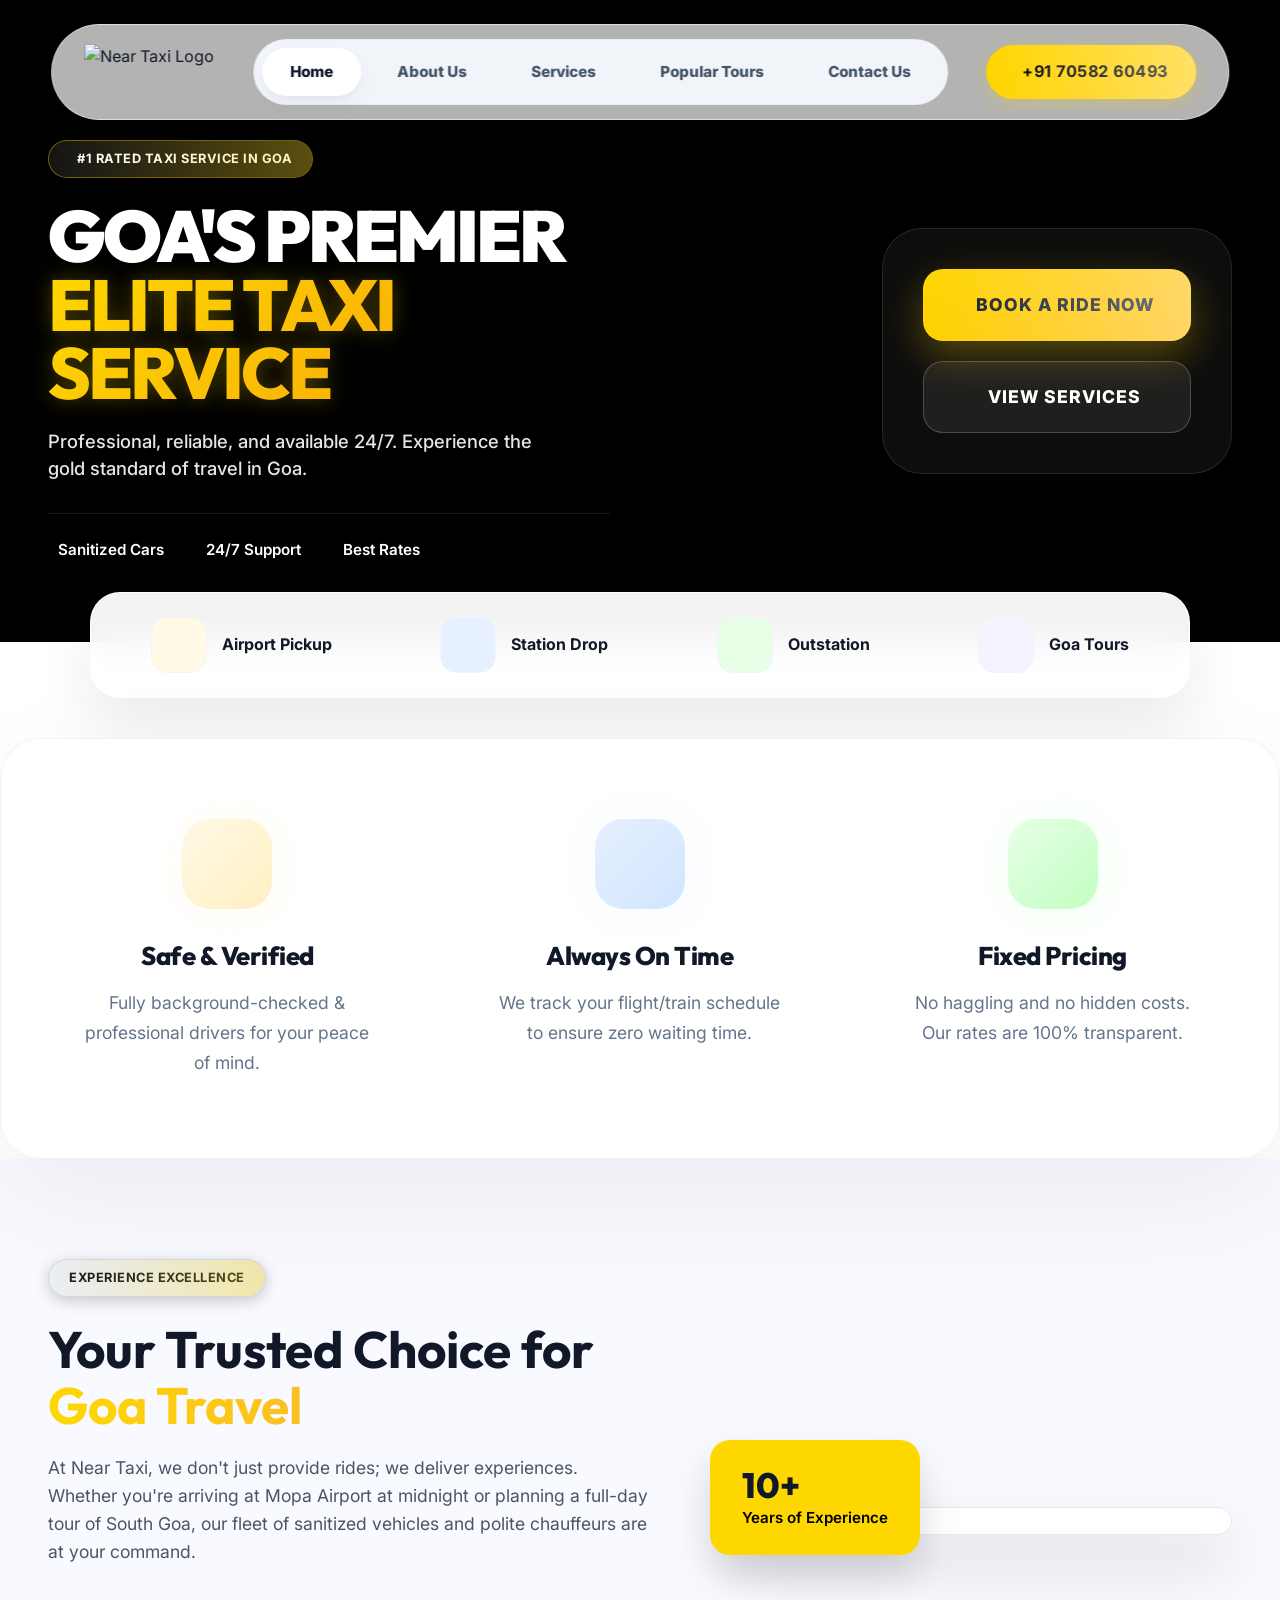
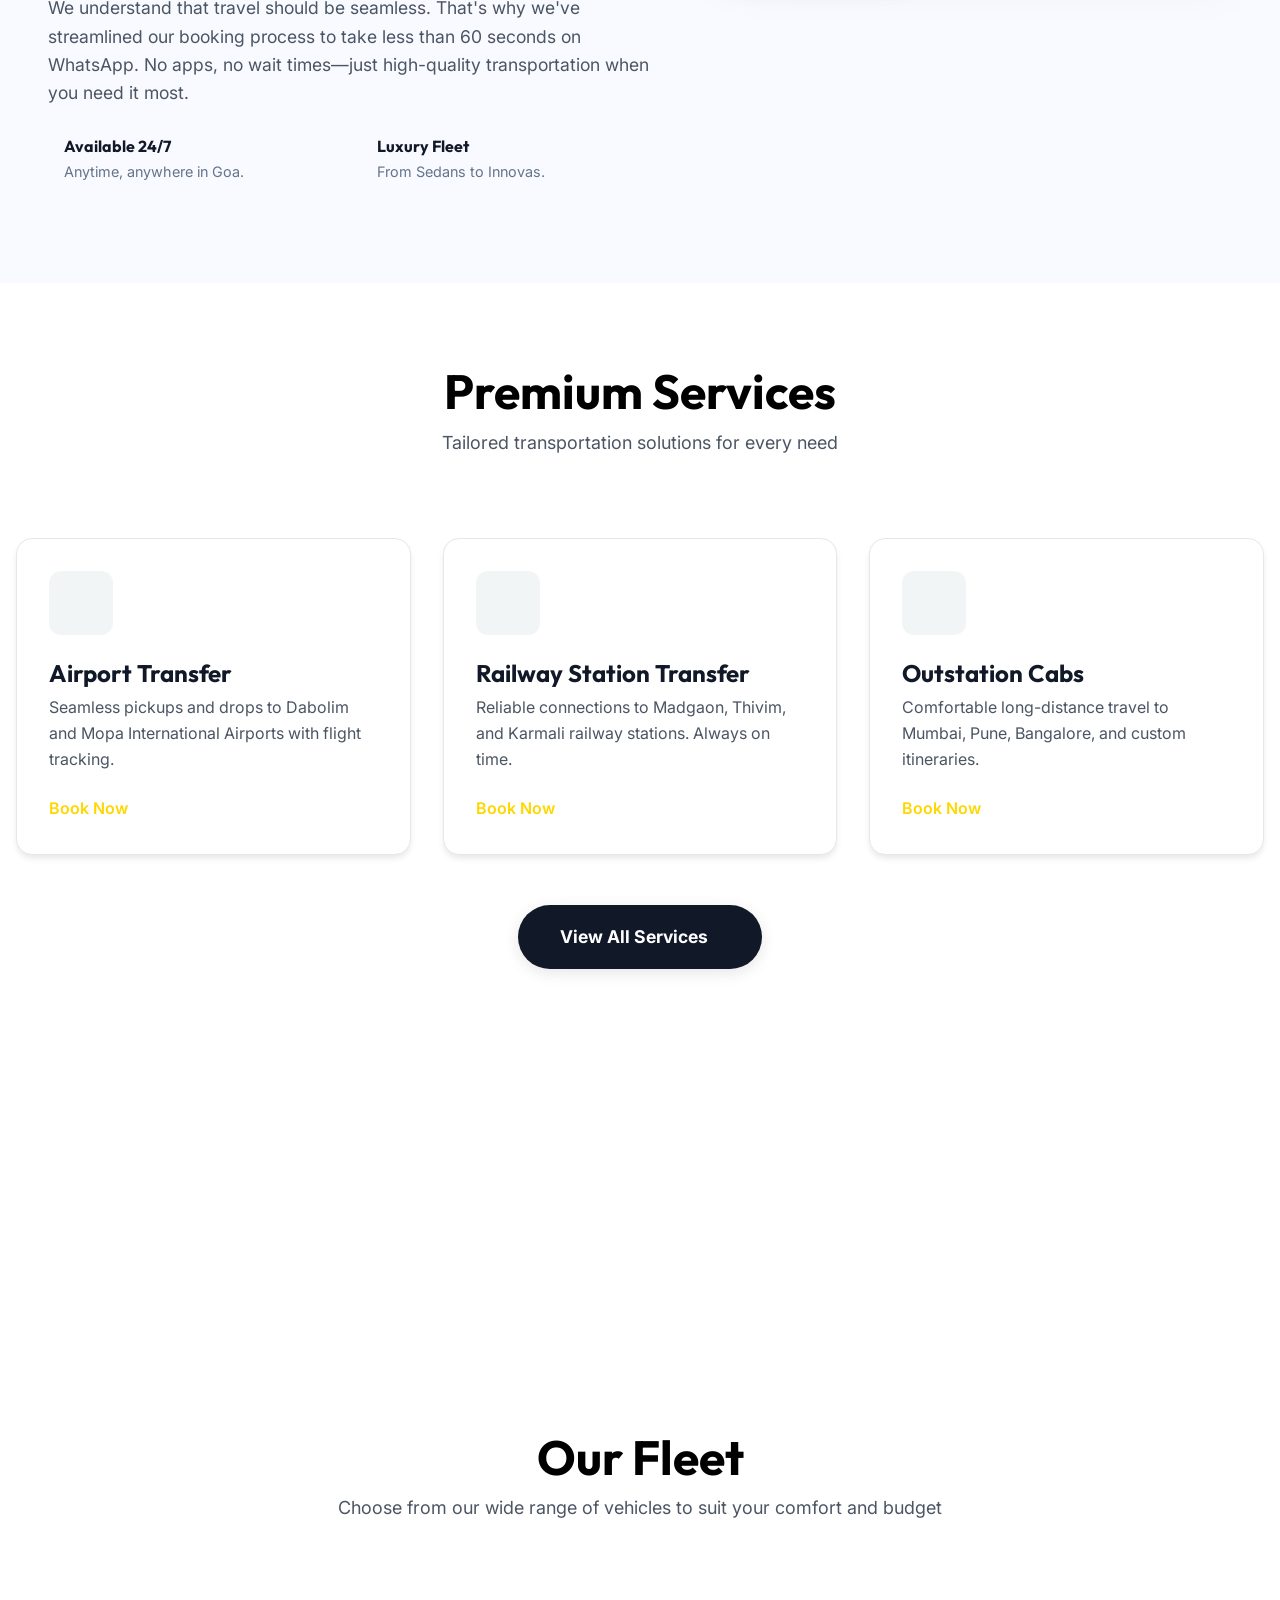
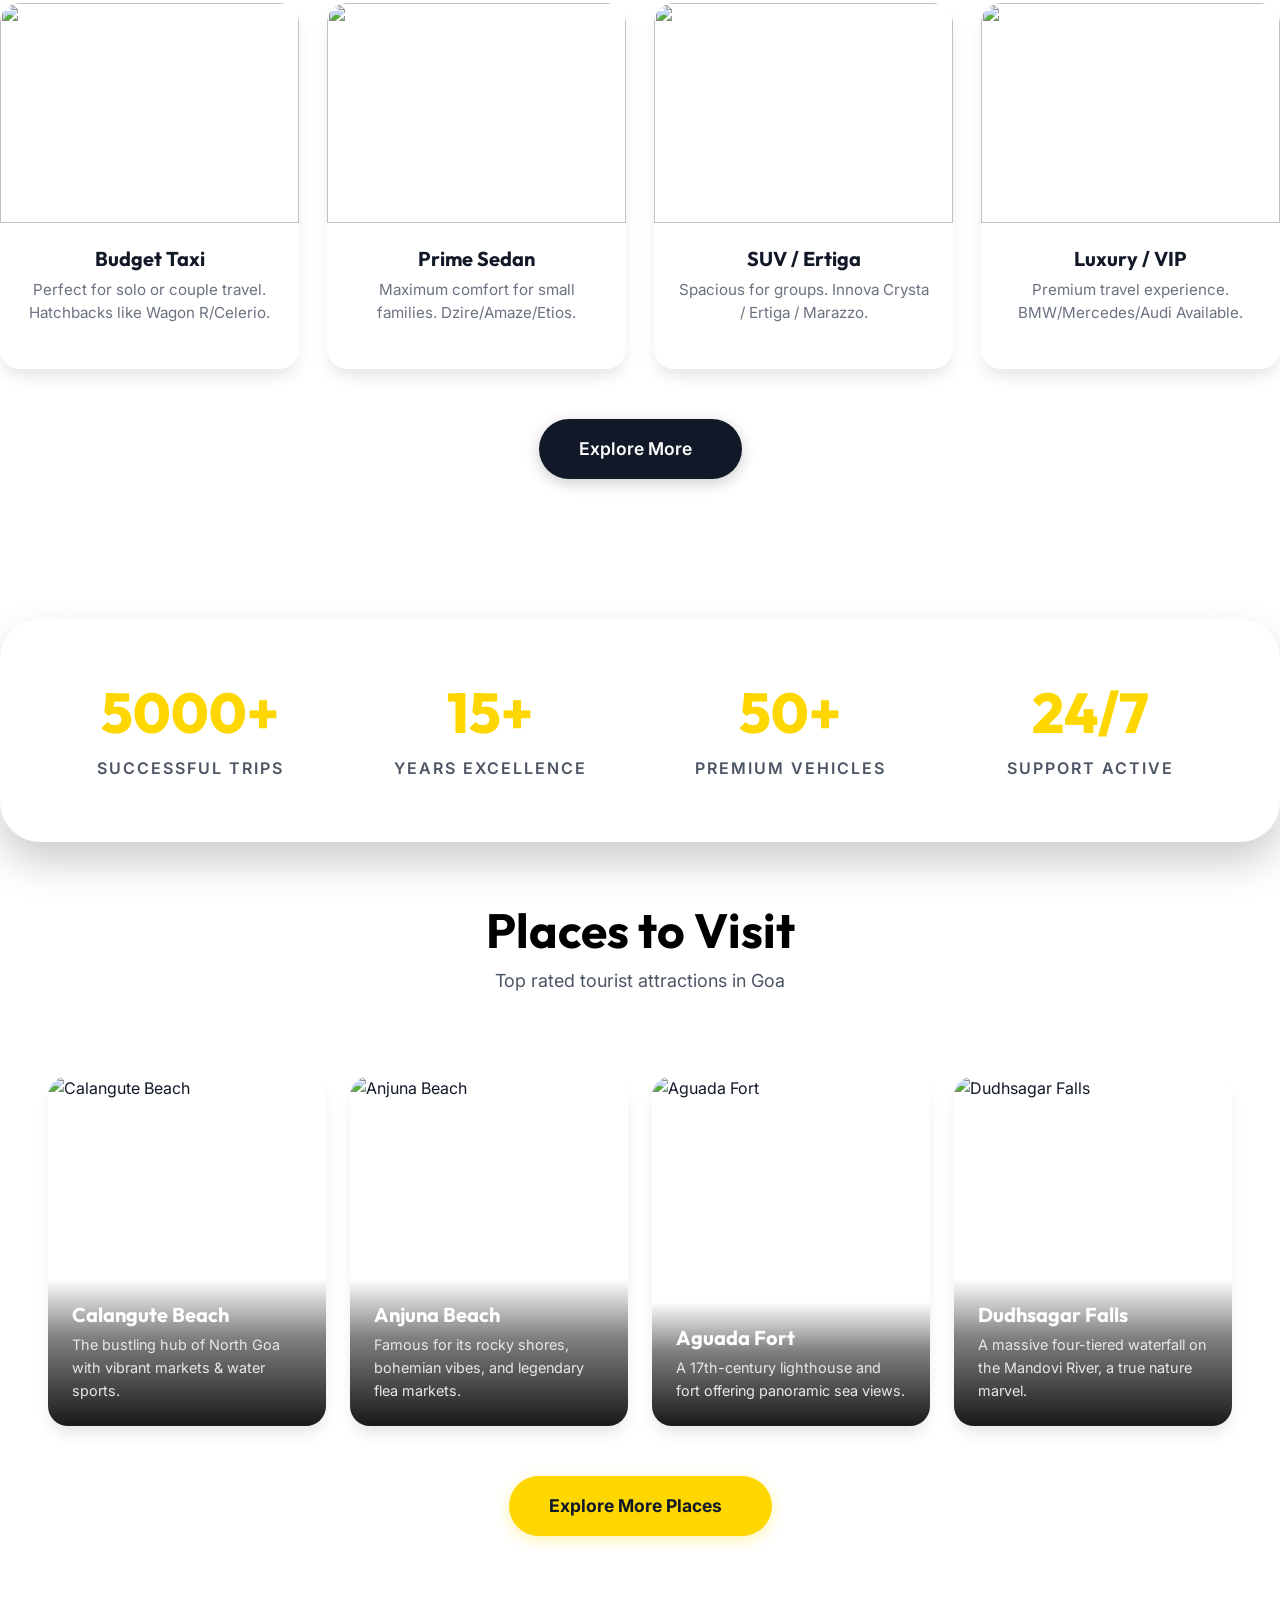
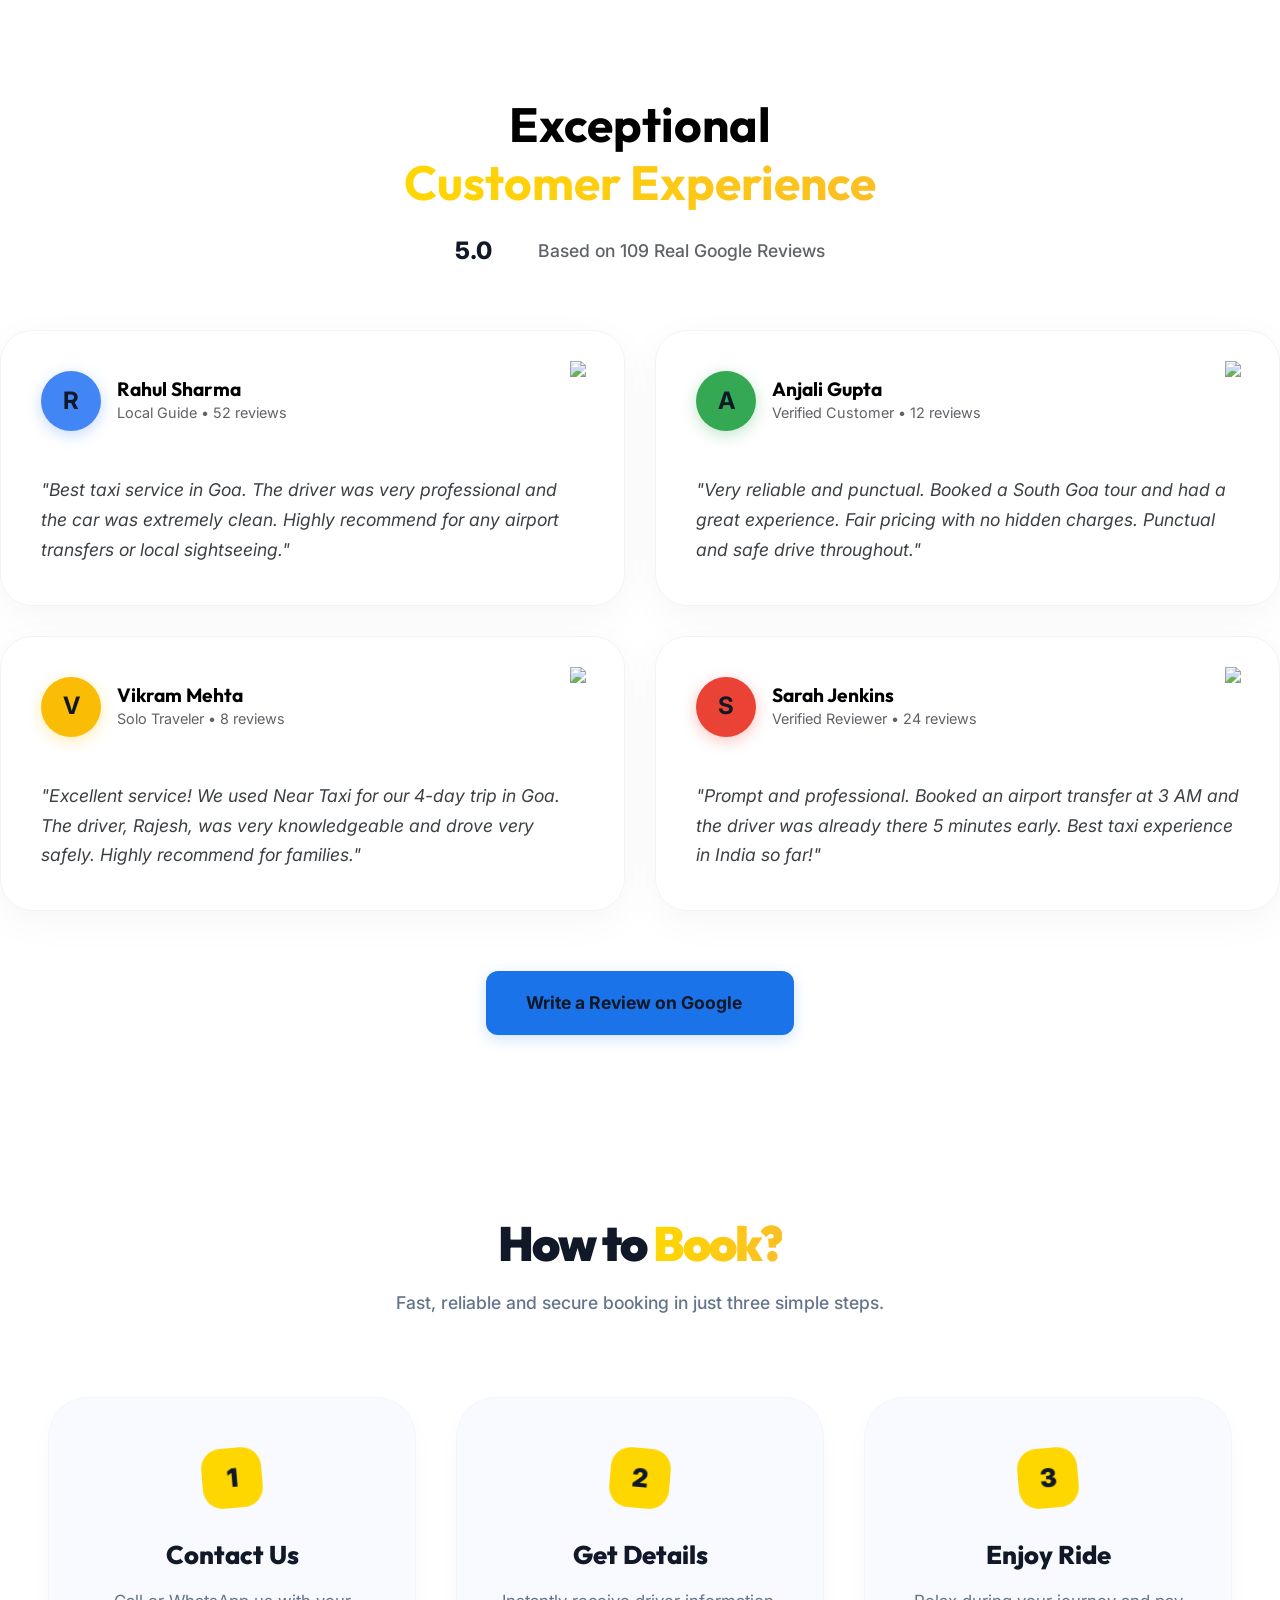
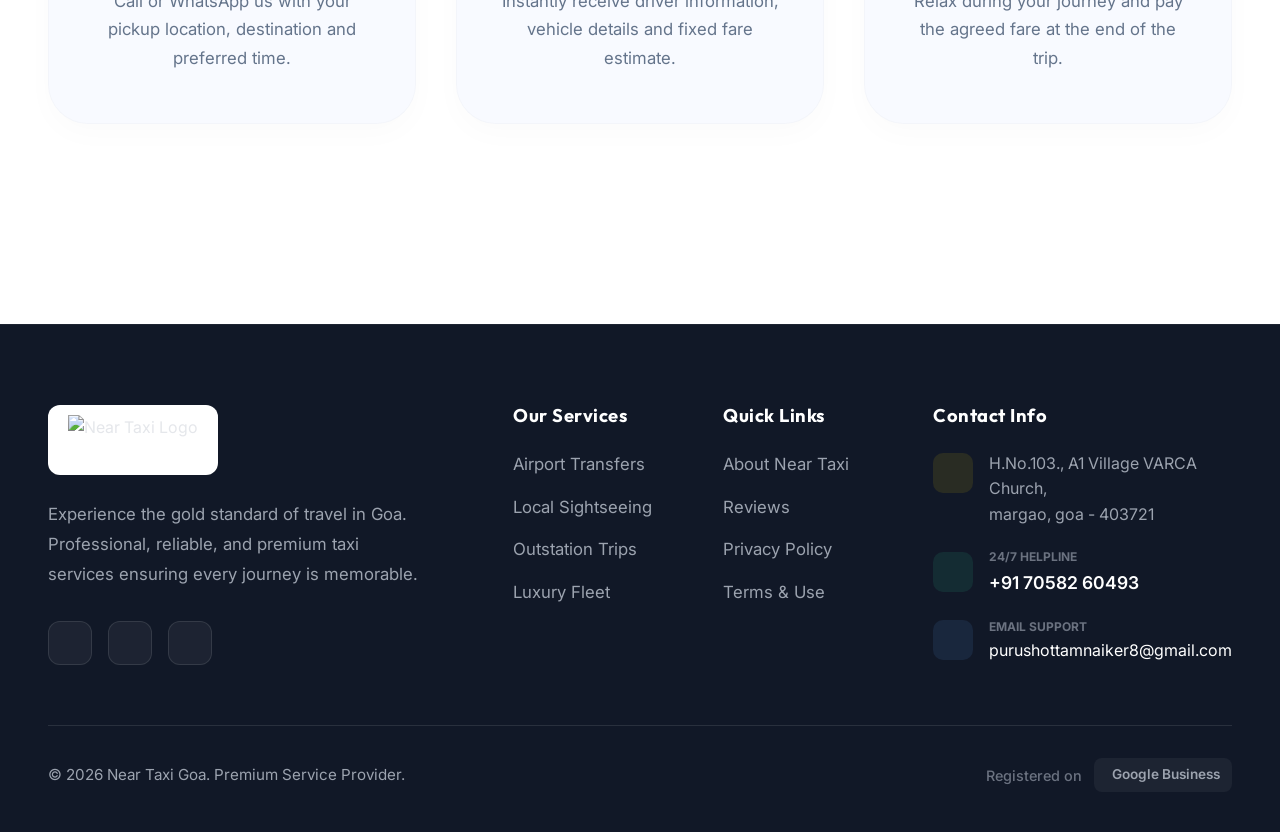
==== commit 1e08fbc9: "enhanced website" ====
--- a/index.html
+++ b/index.html
@@ -15,13 +15,18 @@
     <link rel="stylesheet" href="css/desktop.css">
 
     <!-- Icons (Phosphor Icons for modern look) -->
-    <script src="https://unpkg.com/@phosphor-icons/web"></script>
+    <script src="https://unpkg.com/@phosphor-icons/web" defer></script>
 
     <!-- Animations (AOS) -->
     <link href="https://unpkg.com/aos@2.3.1/dist/aos.css" rel="stylesheet">
 </head>
 
 <body>
+    <!-- Premium Preloader -->
+    <div id="preloader">
+        <div class="loader-element"></div>
+    </div>
+
     <!-- Premium Scroll Progress Indicator -->
     <div class="scroll-progress-bar" id="scrollIndicator"></div>
 
@@ -392,9 +397,7 @@
                         </h3>
                         <p style="font-size: 0.85rem; color: #64748B; margin-bottom: 20px; line-height: 1.5;">Perfect
                             for solo or couple travel. Hatchbacks like Wagon R/Celerio.</p>
-                        <a href="https://wa.me/917058260493"
-                            style="display: inline-block; background: #111827; color: #FFD700; padding: 12px 28px; border-radius: 100px; font-weight: 800; text-decoration: none; font-size: 0.9rem; box-shadow: 0 8px 20px rgba(0,0,0,0.12);">Starts
-                            at ₹999</a>
+
                     </div>
                 </div>
 
@@ -412,9 +415,7 @@
                         </h3>
                         <p style="font-size: 0.85rem; color: #64748B; margin-bottom: 20px; line-height: 1.5;">Maximum
                             comfort for small families. Dzire/Amaze/Etios.</p>
-                        <a href="https://wa.me/917058260493"
-                            style="display: inline-block; background: #111827; color: #FFD700; padding: 12px 28px; border-radius: 100px; font-weight: 800; text-decoration: none; font-size: 0.9rem; box-shadow: 0 8px 20px rgba(0,0,0,0.12);">Starts
-                            at ₹1299</a>
+
                     </div>
                 </div>
 
@@ -432,9 +433,7 @@
                             Ertiga</h3>
                         <p style="font-size: 0.85rem; color: #64748B; margin-bottom: 20px; line-height: 1.5;">Spacious
                             for groups. Innova Crysta / Ertiga / Marazzo.</p>
-                        <a href="https://wa.me/917058260493"
-                            style="display: inline-block; background: #111827; color: #FFD700; padding: 12px 28px; border-radius: 100px; font-weight: 800; text-decoration: none; font-size: 0.9rem; box-shadow: 0 8px 20px rgba(0,0,0,0.12);">Starts
-                            at ₹1899</a>
+
                     </div>
                 </div>
             </div>
@@ -1279,11 +1278,7 @@
                                     Perfect
                                     for solo or couple travel. Hatchbacks like Wagon R/Celerio.</p>
                             </div>
-                            <div>
-                                <span
-                                    style="display: inline-block; padding: 8px 16px; background: #111827; color: #FFFFFF; border-radius: 12px; font-weight: 600; font-size: 0.9rem;">Starts
-                                    at ₹999</span>
-                            </div>
+
                         </div>
                     </div>
                 </div>
@@ -1305,11 +1300,7 @@
                                     Maximum
                                     comfort for small families. Dzire/Amaze/Etios.</p>
                             </div>
-                            <div>
-                                <span
-                                    style="display: inline-block; padding: 8px 16px; background: #111827; color: #FFFFFF; border-radius: 12px; font-weight: 600; font-size: 0.9rem;">Starts
-                                    at ₹1299</span>
-                            </div>
+
                         </div>
                     </div>
                 </div>
@@ -1331,11 +1322,7 @@
                                     Spacious
                                     for groups. Innova Crysta / Ertiga / Marazzo.</p>
                             </div>
-                            <div>
-                                <span
-                                    style="display: inline-block; padding: 8px 16px; background: #111827; color: #FFFFFF; border-radius: 12px; font-weight: 600; font-size: 0.9rem;">Starts
-                                    at ₹1899</span>
-                            </div>
+
                         </div>
                     </div>
                 </div>
@@ -1357,11 +1344,7 @@
                                     Premium
                                     travel experience. BMW/Mercedes/Audi Available.</p>
                             </div>
-                            <div>
-                                <span
-                                    style="display: inline-block; padding: 8px 16px; background: #FFD700; color: #111827; border-radius: 12px; font-weight: 700; font-size: 0.9rem;">Custom
-                                    Rates</span>
-                            </div>
+
                         </div>
                     </div>
                 </div>
@@ -1839,11 +1822,14 @@
     <script src="js/lambo-data.js"></script>
     <script src="js/main.js?v=2.1"></script>
     <script>
-        AOS.init({
-            duration: 800,
-            once: true,
-            offset: 100
-        });
+        // Initialize AOS with faster speeds to avoid slow loading
+        if (typeof AOS !== 'undefined') {
+            AOS.init({
+                duration: 500, // Reduced from 800 for snappier appearance
+                once: true,
+                offset: 50     // Trigger sooner when scrolling
+            });
+        }
 
         // Scroll Progress Bar Logic
         window.addEventListener('scroll', () => {
--- a/css/style.css
+++ b/css/style.css
@@ -335,4 +335,41 @@
     transition: width 0.1s;
     box-shadow: 0 0 10px rgba(255, 215, 0, 0.5);
     border-radius: 0 2px 2px 0;
+}
+
+/* Premium Page Preloader */
+#preloader {
+    position: fixed;
+    inset: 0;
+    background-color: var(--color-background);
+    z-index: 999999;
+    display: flex;
+    justify-content: center;
+    align-items: center;
+    transition: opacity 0.6s cubic-bezier(0.25, 0.8, 0.25, 1), visibility 0.6s;
+}
+
+#preloader.preloader-hidden {
+    opacity: 0;
+    visibility: hidden;
+}
+
+.loader-element {
+    width: 60px;
+    height: 60px;
+    border: 5px solid rgba(255, 215, 0, 0.2);
+    border-top: 5px solid var(--color-primary);
+    border-radius: 50%;
+    animation: spinLoader 1s linear infinite;
+    box-shadow: 0 0 15px rgba(255, 215, 0, 0.4);
+}
+
+@keyframes spinLoader {
+    0% {
+        transform: rotate(0deg);
+    }
+
+    100% {
+        transform: rotate(360deg);
+    }
 }
--- a/css/mobile.css
+++ b/css/mobile.css
@@ -243,10 +243,10 @@
     }
 
     .btn-whatsapp {
-        background: rgba(255, 255, 255, 0.15);
+        background: #25D366;
         backdrop-filter: blur(10px);
-        border: 1px solid rgba(255, 255, 255, 0.2);
-        color: #111827;
+        border: 1px solid #25D366;
+        color: #FFFFFF;
     }
 
     /* --- Modern Grid Layouts --- */
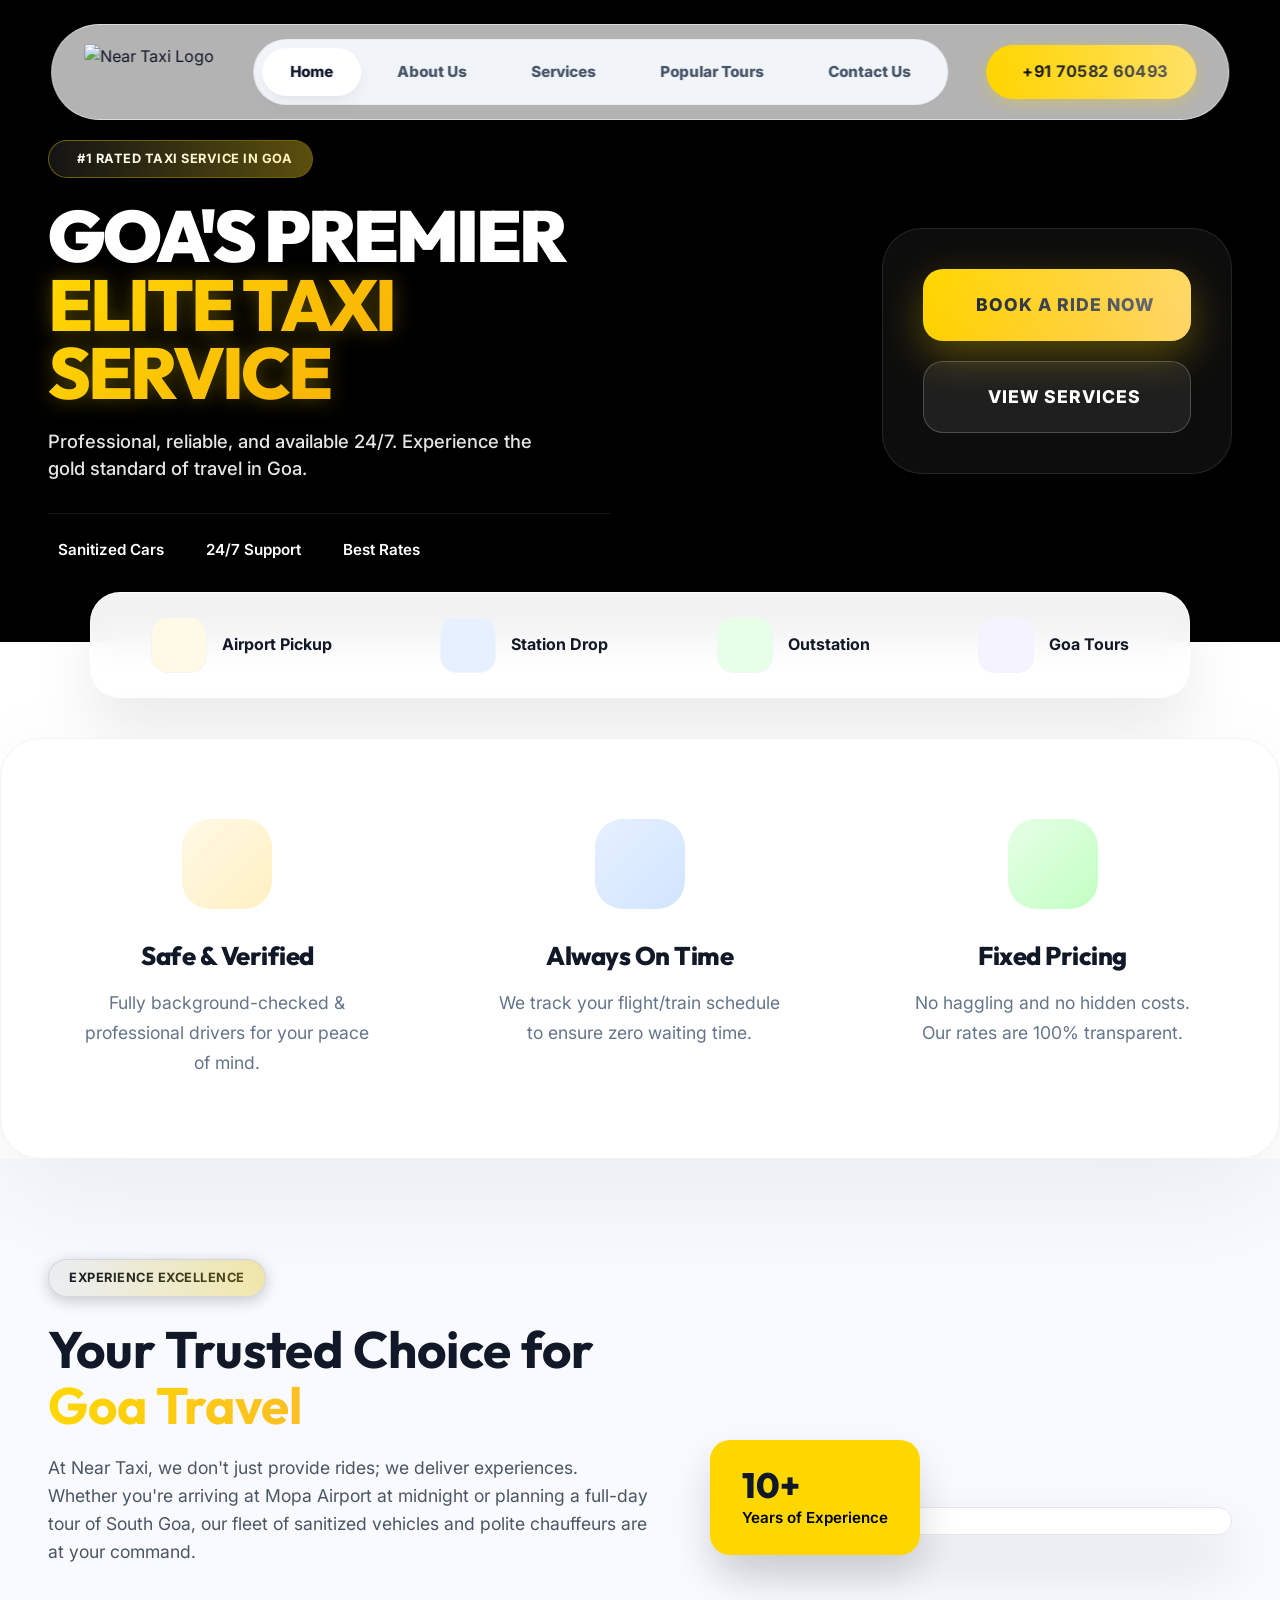
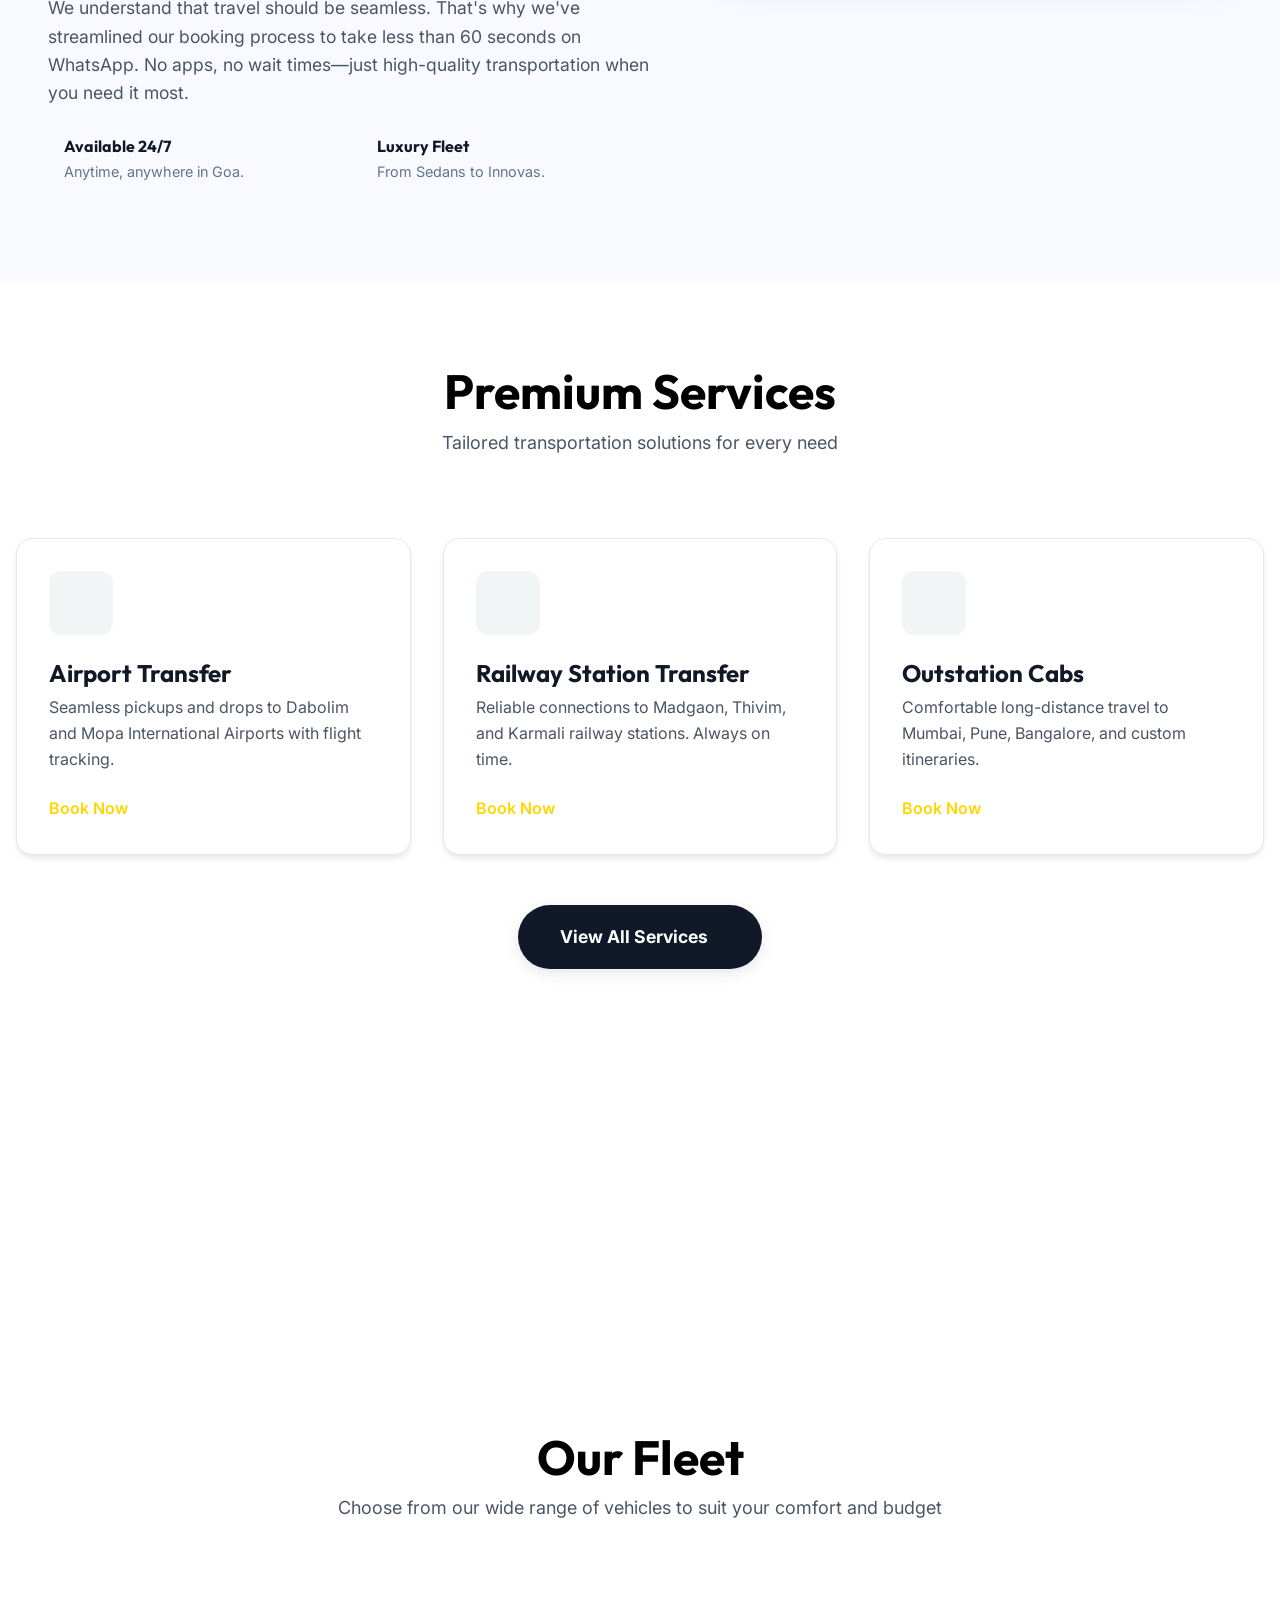
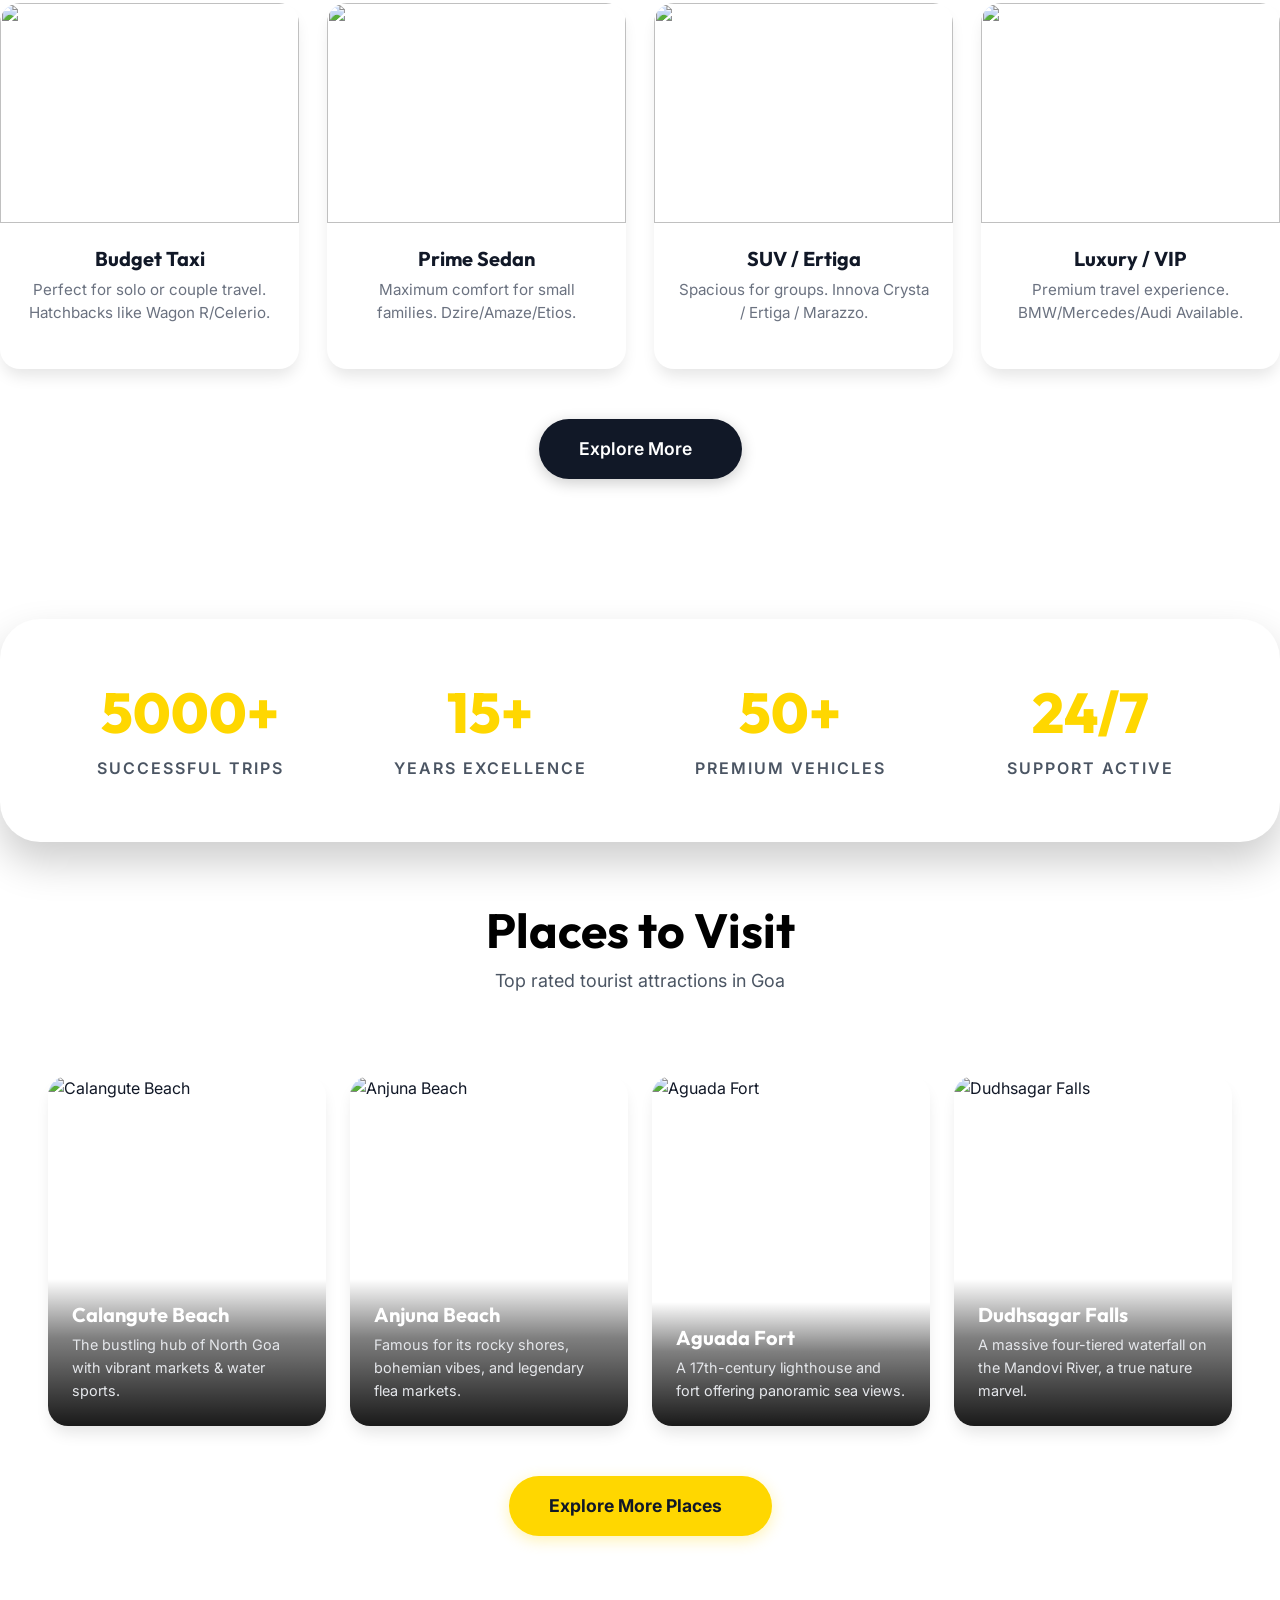
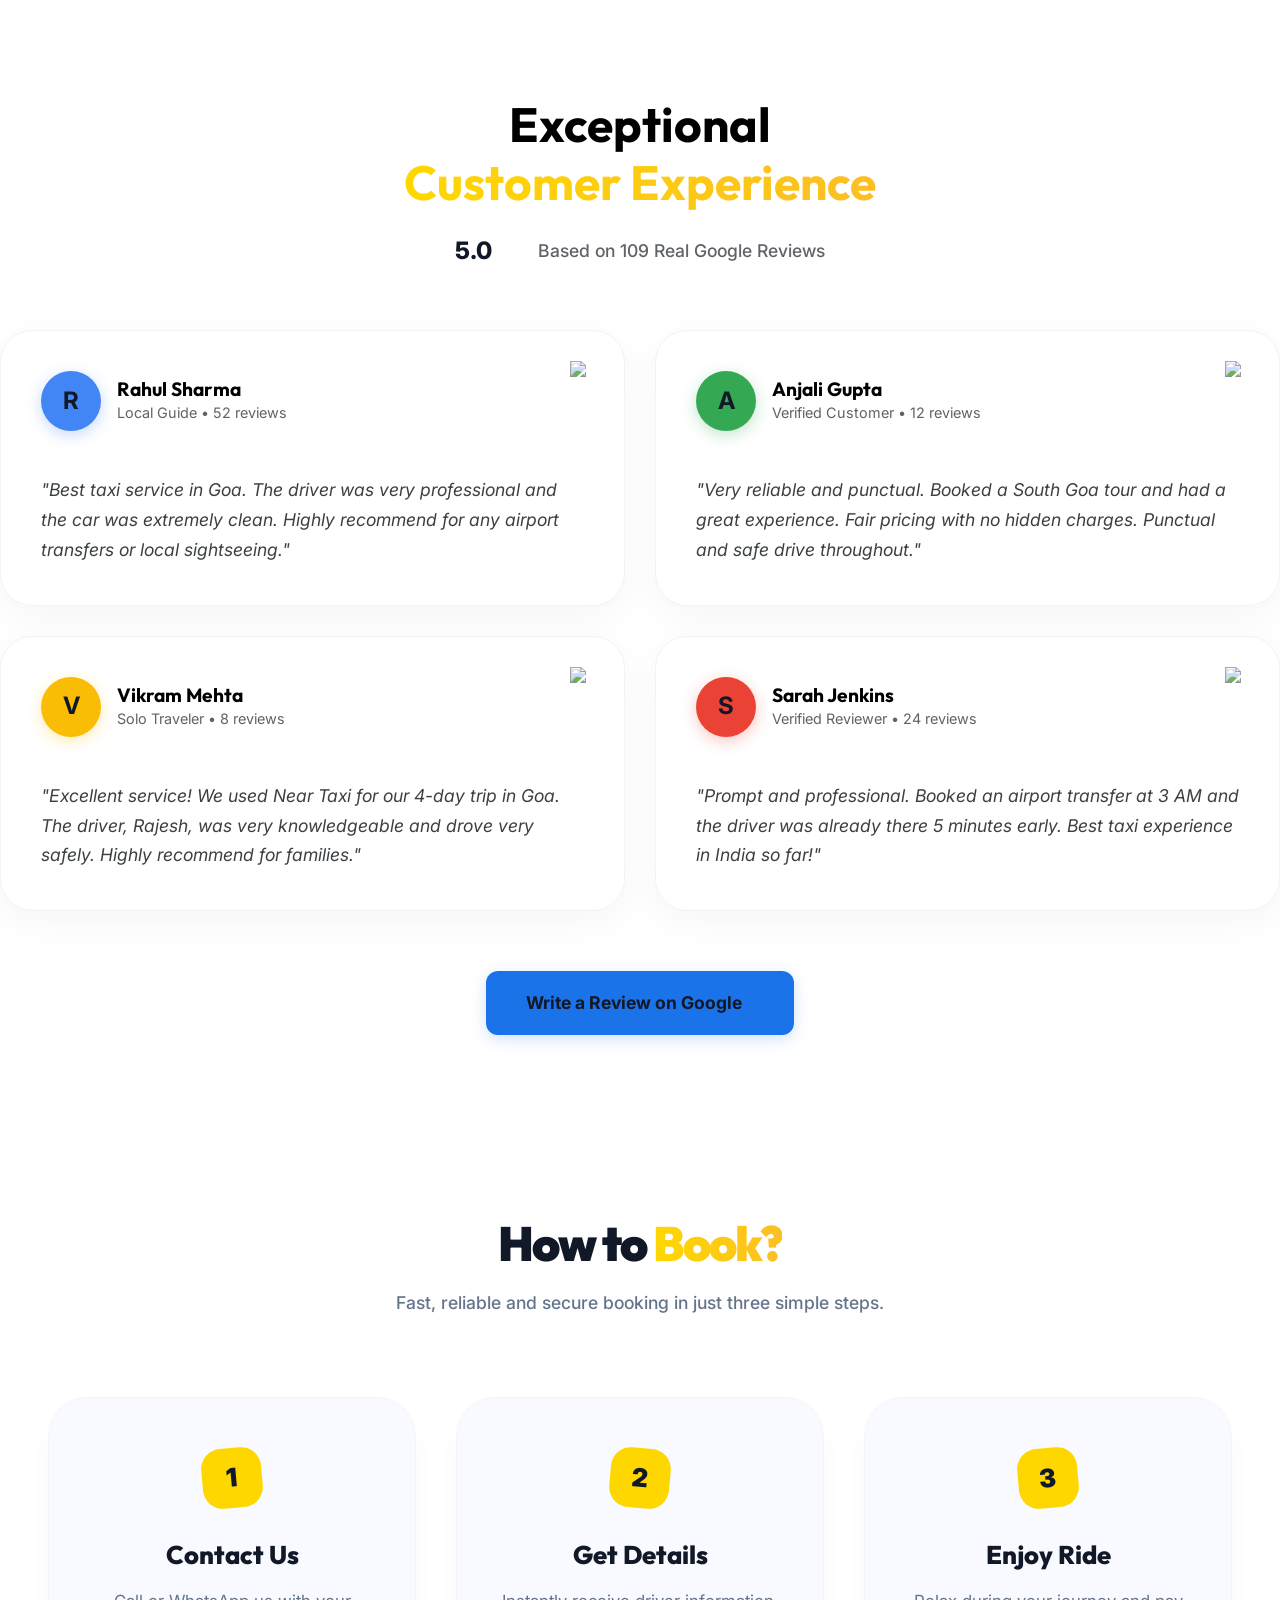
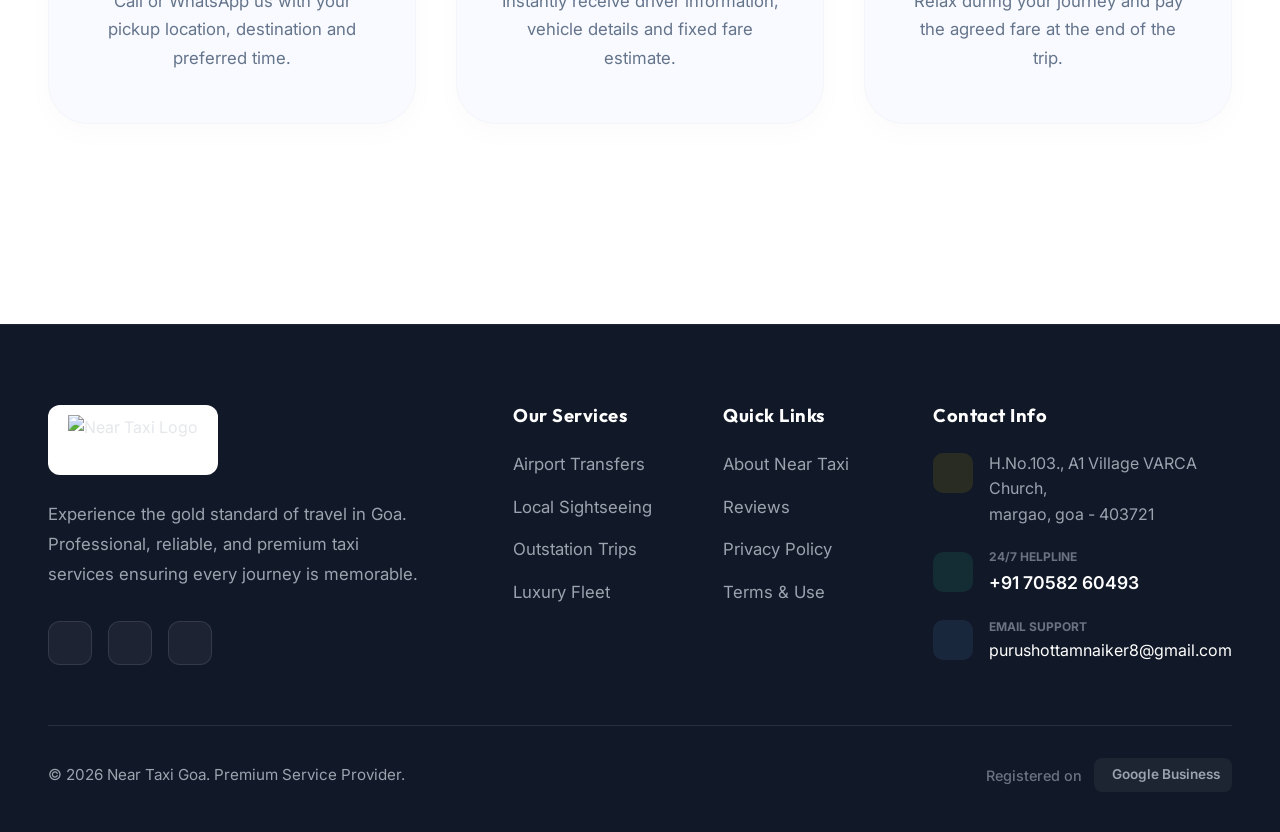
==== commit 3ee8a696: "enhanced website" ====
--- a/index.html
+++ b/index.html
@@ -177,14 +177,14 @@
         </section>
 
         <!-- Why Choose Us Grid (Mobile Overhaul) -->
-        <section style="margin: 60px 0 40px; padding: 0;">
+        <section style="margin: 60px 0 40px; padding: 0;" data-aos="fade-up">
             <!-- <div class="section-header" style="justify-content: center; margin-bottom: 32px; text-align: center;">
                 <h2 style="color: #000; font-size: 1.8rem; font-weight: 800; line-height: 1.2;">The Near Taxi<br><span
                         class="text-accent" style="color: var(--color-primary);">Difference</span></h2>
             </div> -->
 
             <div class="mobile-choose-grid">
-                <div class="choose-card" data-aos="fade-up">
+                <div class="choose-card">
                     <div class="choose-icon-container safe">
                         <i class="ph-fill ph-shield-check"></i>
                     </div>
@@ -192,7 +192,7 @@
                     <p>Fully background-checked & professional drivers for your peace of mind.</p>
                 </div>
 
-                <div class="choose-card" data-aos="fade-up" data-aos-delay="100">
+                <div class="choose-card">
                     <div class="choose-icon-container time">
                         <i class="ph-fill ph-clock"></i>
                     </div>
@@ -200,7 +200,7 @@
                     <p>We track your flight/train schedule to ensure zero waiting time.</p>
                 </div>
 
-                <div class="choose-card" data-aos="fade-up" data-aos-delay="200">
+                <div class="choose-card">
                     <div class="choose-icon-container price">
                         <i class="ph-fill ph-tag"></i>
                     </div>
@@ -211,7 +211,7 @@
         </section>
 
         <!-- Experience Content Section (Mobile Overhaul) -->
-        <section class="mobile-experience-premium"
+        <section class="mobile-experience-premium" data-aos="fade-up"
             style="padding: 80px 0; background: #FFFFFF; overflow: hidden; position: relative;">
             <!-- Background Accent Glow -->
             <div
@@ -219,7 +219,7 @@
             </div>
 
             <div class="container" style="position: relative; z-index: 1; padding: 0 24px;">
-                <div data-aos="fade-up">
+                <div>
                     <div class="premium-tag" style="display: flex; align-items: center; gap: 8px; margin-bottom: 24px;">
                         <span style="width: 32px; height: 2px; background: #FFD700; border-radius: 2px;"></span>
                         <span
@@ -307,9 +307,9 @@
         </section>
 
         <!-- Premium Services (Mobile Overhaul) -->
-        <section class="mobile-services-modern container" id="services-mobile"
+        <section class="mobile-services-modern container" id="services-mobile" data-aos="fade-up"
             style="padding: 60px 24px; background: #FFFFFF;">
-            <div class="section-title" style="text-align: center; margin-bottom: 40px;" data-aos="fade-up">
+            <div class="section-title" style="text-align: center; margin-bottom: 40px;">
                 <h2
                     style="font-size: 1.8rem; color: #111827; font-weight: 900; margin-bottom: 8px; letter-spacing: -1px;">
                     Premium <span class="text-accent">Services</span></h2>
@@ -319,7 +319,7 @@
 
             <div style="display: grid; grid-template-columns: 1fr; gap: 24px;">
                 <!-- Service 1 -->
-                <div class="service-card-modern" data-aos="fade-up">
+                <div class="service-card-modern">
                     <div class="service-icon-box">
                         <i class="ph ph-airplane-takeoff"></i>
                     </div>
@@ -332,7 +332,7 @@
                 </div>
 
                 <!-- Service 2 -->
-                <div class="service-card-modern" data-aos="fade-up" data-aos-delay="100">
+                <div class="service-card-modern">
                     <div class="service-icon-box" style="background: #E6F0FF; color: #3B82F6;">
                         <i class="ph ph-train"></i>
                     </div>
@@ -345,7 +345,7 @@
                 </div>
 
                 <!-- Service 3 -->
-                <div class="service-card-modern" data-aos="fade-up" data-aos-delay="200">
+                <div class="service-card-modern">
                     <div class="service-icon-box" style="background: #FFF9E6; color: #F59E0B;">
                         <i class="ph ph-map-pin"></i>
                     </div>
@@ -359,7 +359,7 @@
             </div>
 
             <!-- View All Button -->
-            <div style="text-align: center; margin-top: 40px;" data-aos="fade-up">
+            <div style="text-align: center; margin-top: 40px;">
                 <a href="services.html"
                     style="display: inline-flex; align-items: center; gap: 10px; background: #111827; color: #FFFFFF; padding: 16px 32px; border-radius: 100px; font-weight: 700; text-decoration: none; box-shadow: 0 10px 20px rgba(0,0,0,0.15);">
                     View All Services <i class="ph-bold ph-arrow-right" style="font-size: 1.1rem;"></i>
@@ -368,8 +368,9 @@
         </section>
 
         <!-- Our Fleet (Mobile Premium Overhaul) -->
-        <section class="fleet-mobile-premium" id="fleet-mobile" style="padding: 60px 24px; background: #FFFFFF;">
-            <div data-aos="fade-up"
+        <section class="fleet-mobile-premium" id="fleet-mobile" data-aos="fade-up"
+            style="padding: 60px 24px; background: #FFFFFF;">
+            <div
                 style="display: flex; flex-direction: column; align-items: center; text-align: center; margin-bottom: 40px;">
                 <h2
                     style="font-size: 1.8rem; color: #111827; font-weight: 900; margin-bottom: 8px; letter-spacing: -1px; line-height: 1.2;">
@@ -383,7 +384,7 @@
 
             <div style="display: grid; grid-template-columns: 1fr; gap: 32px;">
                 <!-- Vehicle 1: Budget -->
-                <div class="fleet-card-modern" data-aos="fade-up">
+                <div class="fleet-card-modern">
                     <div class="fleet-image-wrap"
                         style="position: relative; border-radius: 20px; overflow: hidden; box-shadow: 0 15px 35px rgba(0,0,0,0.08);">
                         <img src="assets/fleet_budget.png" alt="Budget Taxi"
@@ -402,7 +403,7 @@
                 </div>
 
                 <!-- Vehicle 2: Sedan -->
-                <div class="fleet-card-modern" data-aos="fade-up" data-aos-delay="100">
+                <div class="fleet-card-modern">
                     <div class="fleet-image-wrap"
                         style="position: relative; border-radius: 20px; overflow: hidden; box-shadow: 0 15px 35px rgba(0,0,0,0.08);">
                         <img src="assets/fleet_sedan.png" alt="Prime Sedan" style="width: 100%; display: block;">
@@ -420,7 +421,7 @@
                 </div>
 
                 <!-- Vehicle 3: SUV -->
-                <div class="fleet-card-modern" data-aos="fade-up" data-aos-delay="200">
+                <div class="fleet-card-modern">
                     <div class="fleet-image-wrap"
                         style="position: relative; border-radius: 20px; overflow: hidden; box-shadow: 0 15px 35px rgba(0,0,0,0.08);">
                         <img src="assets/fleet_suv.png" alt="SUV Ertiga" style="width: 100%; display: block;">
@@ -439,7 +440,7 @@
             </div>
 
             <!-- Explore Full Fleet Button -->
-            <div style="text-align: center; margin-top: 50px;" data-aos="fade-up">
+            <div style="text-align: center; margin-top: 50px;">
                 <a href="fleet.html"
                     style="display: inline-flex; align-items: center; gap: 12px; background: #111827; color: #FFFFFF; padding: 18px 40px; border-radius: 100px; font-weight: 800; text-decoration: none; font-size: 1rem; box-shadow: 0 15px 30px rgba(0,0,0,0.15);">
                     Explore More <i class="ph-bold ph-arrow-right" style="font-size: 1.2rem;"></i>
@@ -448,12 +449,12 @@
         </section>
 
         <!-- Premium Trust Statistics (Mobile Dashboard) -->
-        <section class="mobile-stats-dashboard container" style="margin: 60px 0; padding: 0 24px;">
+        <section class="mobile-stats-dashboard container" data-aos="fade-up" style="margin: 60px 0; padding: 0 24px;">
             <div
                 style="background: #FFFFFF; border-radius: 32px; padding: 48px 32px; box-shadow: 0 30px 60px rgba(0,0,0,0.05); border: 1px solid rgba(0,0,0,0.02); display: flex; flex-direction: column; gap: 40px; text-align: center;">
 
                 <!-- Stat 1 -->
-                <div data-aos="fade-up">
+                <div>
                     <h4 style="font-size: 3rem; color: #111827; font-weight: 900; margin-bottom: 4px; line-height: 1;">
                         <span class="counter" data-target="5000">0</span>+
                     </h4>
@@ -466,7 +467,7 @@
                 </div>
 
                 <!-- Stat 2 -->
-                <div data-aos="fade-up" data-aos-delay="100">
+                <div>
                     <h4 style="font-size: 3rem; color: #111827; font-weight: 900; margin-bottom: 4px; line-height: 1;">
                         <span class="counter" data-target="15">0</span>+
                     </h4>
@@ -479,7 +480,7 @@
                 </div>
 
                 <!-- Stat 3 -->
-                <div data-aos="fade-up" data-aos-delay="200">
+                <div>
                     <h4 style="font-size: 3rem; color: #111827; font-weight: 900; margin-bottom: 4px; line-height: 1;">
                         <span class="counter" data-target="50">0</span>+
                     </h4>
@@ -492,7 +493,7 @@
                 </div>
 
                 <!-- Stat 4 -->
-                <div data-aos="fade-up" data-aos-delay="300">
+                <div>
                     <h4 style="font-size: 3rem; color: #111827; font-weight: 900; margin-bottom: 4px; line-height: 1;">
                         24/7</h4>
                     <p
@@ -503,9 +504,9 @@
         </section>
 
         <!-- Places to Visit (Mobile Premium Overhaul) -->
-        <section class="places-mobile-cinematic container" id="places-mobile"
+        <section class="places-mobile-cinematic container" id="places-mobile" data-aos="fade-up"
             style="padding: 60px 24px; background: #FFFFFF;">
-            <div data-aos="fade-up" style="text-align: center; margin-bottom: 40px;">
+            <div style="text-align: center; margin-bottom: 40px;">
                 <h2
                     style="font-size: 1.85rem; color: #111827; font-weight: 900; margin-bottom: 8px; letter-spacing: -1px; line-height: 1.2;">
                     Discover <span class="text-accent">Goa</span>
@@ -518,7 +519,7 @@
 
             <div style="display: flex; flex-direction: column; gap: 24px;">
                 <!-- Place 1: Calangute -->
-                <div class="place-card-modern" data-aos="fade-up"
+                <div class="place-card-modern"
                     style="position: relative; border-radius: 28px; overflow: hidden; height: 280px; box-shadow: 0 20px 40px rgba(0,0,0,0.12);">
                     <img src="assets/calangute.png" alt="Calangute Beach"
                         style="width: 100%; height: 100%; object-fit: cover;">
@@ -536,7 +537,7 @@
                 </div>
 
                 <!-- Place 2: Anjuna -->
-                <div class="place-card-modern" data-aos="fade-up" data-aos-delay="100"
+                <div class="place-card-modern"
                     style="position: relative; border-radius: 28px; overflow: hidden; height: 280px; box-shadow: 0 20px 40px rgba(0,0,0,0.12);">
                     <img src="assets/anjuna.png" alt="Anjuna Beach"
                         style="width: 100%; height: 100%; object-fit: cover;">
@@ -554,7 +555,7 @@
                 </div>
 
                 <!-- Place 3: Dudhsagar -->
-                <div class="place-card-modern" data-aos="fade-up" data-aos-delay="200"
+                <div class="place-card-modern"
                     style="position: relative; border-radius: 28px; overflow: hidden; height: 280px; box-shadow: 0 20px 40px rgba(0,0,0,0.12);">
                     <img src="assets/dudhsagar.png" alt="Dudhsagar Falls"
                         style="width: 100%; height: 100%; object-fit: cover;">
@@ -573,7 +574,7 @@
             </div>
 
             <!-- View More Local Button -->
-            <div style="text-align: center; margin-top: 50px;" data-aos="fade-up">
+            <div style="text-align: center; margin-top: 50px;">
                 <a href="tours.html"
                     style="display: inline-flex; align-items: center; gap: 12px; background: #FFD700; color: #111827; padding: 18px 40px; border-radius: 100px; font-weight: 900; text-decoration: none; font-size: 1rem; box-shadow: 0 15px 30px rgba(255, 215, 0, 0.25);">
                     Explore All Attractions <i class="ph-bold ph-magnifying-glass" style="font-size: 1.2rem;"></i>
@@ -801,8 +802,8 @@
         </section>
 
         <!-- Premium How to Book (Mobile View) -->
-        <section class="how-to-book-mobile" style="padding: 60px 24px; background: #FFFFFF;">
-            <div data-aos="fade-up" style="text-align: center; margin-bottom: 40px;">
+        <section class="how-to-book-mobile" data-aos="fade-up" style="padding: 60px 24px; background: #FFFFFF;">
+            <div style="text-align: center; margin-bottom: 40px;">
                 <h2
                     style="font-size: 1.85rem; color: #111827; font-weight: 900; margin-bottom: 8px; letter-spacing: -1px; line-height: 1.2;">
                     How to <span class="text-accent">Book?</span>
@@ -814,7 +815,7 @@
             </div>
 
             <div style="display: flex; flex-direction: column; gap: 20px;">
-                <div class="booking-card-mobile" data-aos="fade-up"
+                <div class="booking-card-mobile"
                     style="background: #F8FAFF; padding: 24px; border-radius: 24px; display: flex; gap: 20px; align-items: center; border: 1px solid rgba(0,0,0,0.02);">
                     <div
                         style="width: 48px; height: 48px; background: #FFD700; border-radius: 16px; display: flex; align-items: center; justify-content: center; font-size: 1.2rem; font-weight: 900; color: #111827; flex-shrink: 0;">
@@ -825,7 +826,7 @@
                             us with your details.</p>
                     </div>
                 </div>
-                <div class="booking-card-mobile" data-aos="fade-up" data-aos-delay="100"
+                <div class="booking-card-mobile"
                     style="background: #F8FAFF; padding: 24px; border-radius: 24px; display: flex; gap: 20px; align-items: center; border: 1px solid rgba(0,0,0,0.02);">
                     <div
                         style="width: 48px; height: 48px; background: #FFD700; border-radius: 16px; display: flex; align-items: center; justify-content: center; font-size: 1.2rem; font-weight: 900; color: #111827; flex-shrink: 0;">
@@ -836,7 +837,7 @@
                             car & fare instantly.</p>
                     </div>
                 </div>
-                <div class="booking-card-mobile" data-aos="fade-up" data-aos-delay="200"
+                <div class="booking-card-mobile"
                     style="background: #F8FAFF; padding: 24px; border-radius: 24px; display: flex; gap: 20px; align-items: center; border: 1px solid rgba(0,0,0,0.02);">
                     <div
                         style="width: 48px; height: 48px; background: #FFD700; border-radius: 16px; display: flex; align-items: center; justify-content: center; font-size: 1.2rem; font-weight: 900; color: #111827; flex-shrink: 0;">
@@ -1113,9 +1114,9 @@
 
         <!-- Why Choose Us Grid (Desktop) -->
         <!-- Why Choose Us Grid (Desktop) -->
-        <section class="why-choose-desktop container">
+        <section class="why-choose-desktop container" data-aos="fade-up">
             <div class="choose-grid-wrapper">
-                <div class="choose-card" data-aos="fade-up">
+                <div class="choose-card">
                     <div class="choose-icon-container safe">
                         <i class="ph-fill ph-shield-check"></i>
                     </div>
@@ -1123,7 +1124,7 @@
                     <p>Fully background-checked & professional drivers for your peace of mind.</p>
                 </div>
 
-                <div class="choose-card" data-aos="fade-up" data-aos-delay="100">
+                <div class="choose-card">
                     <div class="choose-icon-container time">
                         <i class="ph-fill ph-clock"></i>
                     </div>
@@ -1131,7 +1132,7 @@
                     <p>We track your flight/train schedule to ensure zero waiting time.</p>
                 </div>
 
-                <div class="choose-card" data-aos="fade-up" data-aos-delay="200">
+                <div class="choose-card">
                     <div class="choose-icon-container price">
                         <i class="ph-fill ph-tag"></i>
                     </div>
@@ -1192,7 +1193,7 @@
             </div>
             <div class="services-grid">
                 <!-- Service 1 -->
-                <div class="service-card" data-aos="fade-up" data-aos-delay="100">
+                <div class="service-card">
                     <div>
                         <div class="service-icon">
                             <i class="ph ph-airplane-takeoff"></i>
@@ -1207,7 +1208,7 @@
                 </div>
 
                 <!-- Service 2 -->
-                <div class="service-card" data-aos="fade-up" data-aos-delay="200">
+                <div class="service-card">
                     <div>
                         <div class="service-icon">
                             <i class="ph ph-train"></i>
@@ -1222,7 +1223,7 @@
                 </div>
 
                 <!-- Service 3 -->
-                <div class="service-card" data-aos="fade-up" data-aos-delay="300">
+                <div class="service-card">
                     <div>
                         <div class="service-icon">
                             <i class="ph ph-map-pin"></i>
@@ -1261,7 +1262,7 @@
             </div>
             <div class="fleet-grid" style="display: grid; grid-template-columns: repeat(4, 1fr); gap: 28px;">
                 <!-- Budget -->
-                <div class="fleet-item" data-aos="zoom-in" data-aos-delay="100">
+                <div class="fleet-item">
                     <div style="background: #FFFFFF; border-radius: 20px; overflow: hidden; box-shadow: var(--shadow-lg); transition: all 0.3s ease; height: 100%; display: flex; flex-direction: column;"
                         onmouseover="this.style.transform='translateY(-5px)';"
                         onmouseout="this.style.transform='translateY(0)';">
@@ -1283,7 +1284,7 @@
                     </div>
                 </div>
                 <!-- Sedan -->
-                <div class="fleet-item" data-aos="zoom-in" data-aos-delay="200">
+                <div class="fleet-item">
                     <div style="background: #FFFFFF; border-radius: 20px; overflow: hidden; box-shadow: var(--shadow-lg); transition: all 0.3s ease; height: 100%; display: flex; flex-direction: column;"
                         onmouseover="this.style.transform='translateY(-5px)';"
                         onmouseout="this.style.transform='translateY(0)';">
@@ -1305,7 +1306,7 @@
                     </div>
                 </div>
                 <!-- SUV -->
-                <div class="fleet-item" data-aos="zoom-in" data-aos-delay="300">
+                <div class="fleet-item">
                     <div style="background: #FFFFFF; border-radius: 20px; overflow: hidden; box-shadow: var(--shadow-lg); transition: all 0.3s ease; height: 100%; display: flex; flex-direction: column;"
                         onmouseover="this.style.transform='translateY(-5px)';"
                         onmouseout="this.style.transform='translateY(0)';">
@@ -1327,7 +1328,7 @@
                     </div>
                 </div>
                 <!-- Luxury -->
-                <div class="fleet-item" data-aos="zoom-in" data-aos-delay="400">
+                <div class="fleet-item">
                     <div style="background: #FFFFFF; border-radius: 20px; overflow: hidden; box-shadow: var(--shadow-lg); transition: all 0.3s ease; height: 100%; display: flex; flex-direction: column;"
                         onmouseover="this.style.transform='translateY(-5px)';"
                         onmouseout="this.style.transform='translateY(0)';">
@@ -1401,7 +1402,7 @@
             <!-- First 4 at once (Grid) -->
             <div class="places-grid" style="display: grid; grid-template-columns: repeat(4, 1fr); gap: 24px;">
                 <!-- Place 1 -->
-                <div class="desktop-place-card" data-aos="fade-up" data-aos-delay="100">
+                <div class="desktop-place-card">
                     <div
                         style="border-radius: 20px; overflow: hidden; position: relative; height: 350px; box-shadow: var(--shadow-lg); transition: transform 0.3s ease;">
                         <img src="assets/calangute.png" alt="Calangute Beach"
@@ -1417,7 +1418,7 @@
                     </div>
                 </div>
                 <!-- Place 2 -->
-                <div class="desktop-place-card" data-aos="fade-up" data-aos-delay="200">
+                <div class="desktop-place-card">
                     <div
                         style="border-radius: 20px; overflow: hidden; position: relative; height: 350px; box-shadow: var(--shadow-lg); transition: transform 0.3s ease;">
                         <img src="assets/anjuna.png" alt="Anjuna Beach"
@@ -1432,7 +1433,7 @@
                     </div>
                 </div>
                 <!-- Place 3 -->
-                <div class="desktop-place-card" data-aos="fade-up" data-aos-delay="300">
+                <div class="desktop-place-card">
                     <div
                         style="border-radius: 20px; overflow: hidden; position: relative; height: 350px; box-shadow: var(--shadow-lg); transition: transform 0.3s ease;">
                         <img src="assets/aguada.png" alt="Aguada Fort"
@@ -1447,7 +1448,7 @@
                     </div>
                 </div>
                 <!-- Place 4 -->
-                <div class="desktop-place-card" data-aos="fade-up" data-aos-delay="400">
+                <div class="desktop-place-card">
                     <div
                         style="border-radius: 20px; overflow: hidden; position: relative; height: 350px; box-shadow: var(--shadow-lg); transition: transform 0.3s ease;">
                         <img src="assets/dudhsagar.png" alt="Dudhsagar Falls"
@@ -1492,8 +1493,8 @@
             <div style="display: grid; grid-template-columns: repeat(2, 1fr); gap: 30px;">
 
                 <!-- Card 1 -->
-                <div style="background: white; padding: 40px; border-radius: 32px; box-shadow: 0 10px 40px rgba(0,0,0,0.04); border: 1px solid #F1F3F4; position: relative;"
-                    data-aos="fade-up" data-aos-delay="100">
+                <div
+                    style="background: white; padding: 40px; border-radius: 32px; box-shadow: 0 10px 40px rgba(0,0,0,0.04); border: 1px solid #F1F3F4; position: relative;">
                     <img src="https://upload.wikimedia.org/wikipedia/commons/c/c1/Google_%22G%22_logo.svg"
                         style="position: absolute; top: 30px; right: 30px; width: 24px; opacity: 0.9;">
 
@@ -1523,8 +1524,8 @@
                 </div>
 
                 <!-- Card 2 -->
-                <div style="background: white; padding: 40px; border-radius: 32px; box-shadow: 0 10px 40px rgba(0,0,0,0.04); border: 1px solid #F1F3F4; position: relative;"
-                    data-aos="fade-up" data-aos-delay="200">
+                <div
+                    style="background: white; padding: 40px; border-radius: 32px; box-shadow: 0 10px 40px rgba(0,0,0,0.04); border: 1px solid #F1F3F4; position: relative;">
                     <img src="https://upload.wikimedia.org/wikipedia/commons/c/c1/Google_%22G%22_logo.svg"
                         style="position: absolute; top: 30px; right: 30px; width: 24px; opacity: 0.9;">
 
@@ -1554,8 +1555,8 @@
                 </div>
 
                 <!-- Card 3 -->
-                <div style="background: white; padding: 40px; border-radius: 32px; box-shadow: 0 10px 40px rgba(0,0,0,0.04); border: 1px solid #F1F3F4; position: relative;"
-                    data-aos="fade-up" data-aos-delay="300">
+                <div
+                    style="background: white; padding: 40px; border-radius: 32px; box-shadow: 0 10px 40px rgba(0,0,0,0.04); border: 1px solid #F1F3F4; position: relative;">
                     <img src="https://upload.wikimedia.org/wikipedia/commons/c/c1/Google_%22G%22_logo.svg"
                         style="position: absolute; top: 30px; right: 30px; width: 24px; opacity: 0.9;">
 
@@ -1585,8 +1586,8 @@
                 </div>
 
                 <!-- Card 4 -->
-                <div style="background: white; padding: 40px; border-radius: 32px; box-shadow: 0 10px 40px rgba(0,0,0,0.04); border: 1px solid #F1F3F4; position: relative;"
-                    data-aos="fade-up" data-aos-delay="400">
+                <div
+                    style="background: white; padding: 40px; border-radius: 32px; box-shadow: 0 10px 40px rgba(0,0,0,0.04); border: 1px solid #F1F3F4; position: relative;">
                     <img src="https://upload.wikimedia.org/wikipedia/commons/c/c1/Google_%22G%22_logo.svg"
                         style="position: absolute; top: 30px; right: 30px; width: 24px; opacity: 0.9;">
 
@@ -1639,7 +1640,7 @@
 
                 <div style="display: grid; grid-template-columns: repeat(3, 1fr); gap: 40px;">
                     <!-- Step 1 -->
-                    <div class="booking-step-card" data-aos="fade-up"
+                    <div class="booking-step-card"
                         style="background: #F8FAFF; padding: 50px 40px; border-radius: 40px; border: 1px solid rgba(0,0,0,0.02); text-align: center; transition: all 0.4s ease; box-shadow: 0 10px 30px rgba(0,0,0,0.02);">
                         <div class="step-num"
                             style="width: 60px; height: 60px; background: #FFD700; color: #111827; border-radius: 20px; display: flex; align-items: center; justify-content: center; font-size: 1.6rem; font-weight: 900; margin: 0 auto 32px; transform: rotate(-5deg);">
@@ -1650,7 +1651,7 @@
                             pickup location, destination and preferred time.</p>
                     </div>
                     <!-- Step 2 -->
-                    <div class="booking-step-card" data-aos="fade-up" data-aos-delay="100"
+                    <div class="booking-step-card"
                         style="background: #F8FAFF; padding: 50px 40px; border-radius: 40px; border: 1px solid rgba(0,0,0,0.02); text-align: center; transition: all 0.4s ease; box-shadow: 0 10px 30px rgba(0,0,0,0.02);">
                         <div class="step-num"
                             style="width: 60px; height: 60px; background: #FFD700; color: #111827; border-radius: 20px; display: flex; align-items: center; justify-content: center; font-size: 1.6rem; font-weight: 900; margin: 0 auto 32px; transform: rotate(5deg);">
@@ -1661,7 +1662,7 @@
                             information, vehicle details and fixed fare estimate.</p>
                     </div>
                     <!-- Step 3 -->
-                    <div class="booking-step-card" data-aos="fade-up" data-aos-delay="200"
+                    <div class="booking-step-card"
                         style="background: #F8FAFF; padding: 50px 40px; border-radius: 40px; border: 1px solid rgba(0,0,0,0.02); text-align: center; transition: all 0.4s ease; box-shadow: 0 10px 30px rgba(0,0,0,0.02);">
                         <div class="step-num"
                             style="width: 60px; height: 60px; background: #FFD700; color: #111827; border-radius: 20px; display: flex; align-items: center; justify-content: center; font-size: 1.6rem; font-weight: 900; margin: 0 auto 32px; transform: rotate(-5deg);">
@@ -1842,21 +1843,7 @@
             }
         });
 
-        // Mobile Auto-Scroll for Why Choose Us
-        const scrollGrid = document.querySelector('.mobile-choose-grid');
-        if (scrollGrid) {
-            let scrollDir = 1;
-            setInterval(() => {
-                const maxScroll = scrollGrid.scrollWidth - scrollGrid.clientWidth;
-                if (scrollGrid.scrollLeft >= maxScroll - 10) scrollDir = -1;
-                if (scrollGrid.scrollLeft <= 10) scrollDir = 1;
-
-                scrollGrid.scrollBy({
-                    left: 292 * scrollDir,
-                    behavior: 'smooth'
-                });
-            }, 4000);
-        }
+        // Mobile Auto-Scroll for Why Choose Us removed based on user request to stop auto-scrolling
 
         // --- NEW: Premium Counter Animation ---
         const statsSection = document.querySelector('.mobile-stats-dashboard');
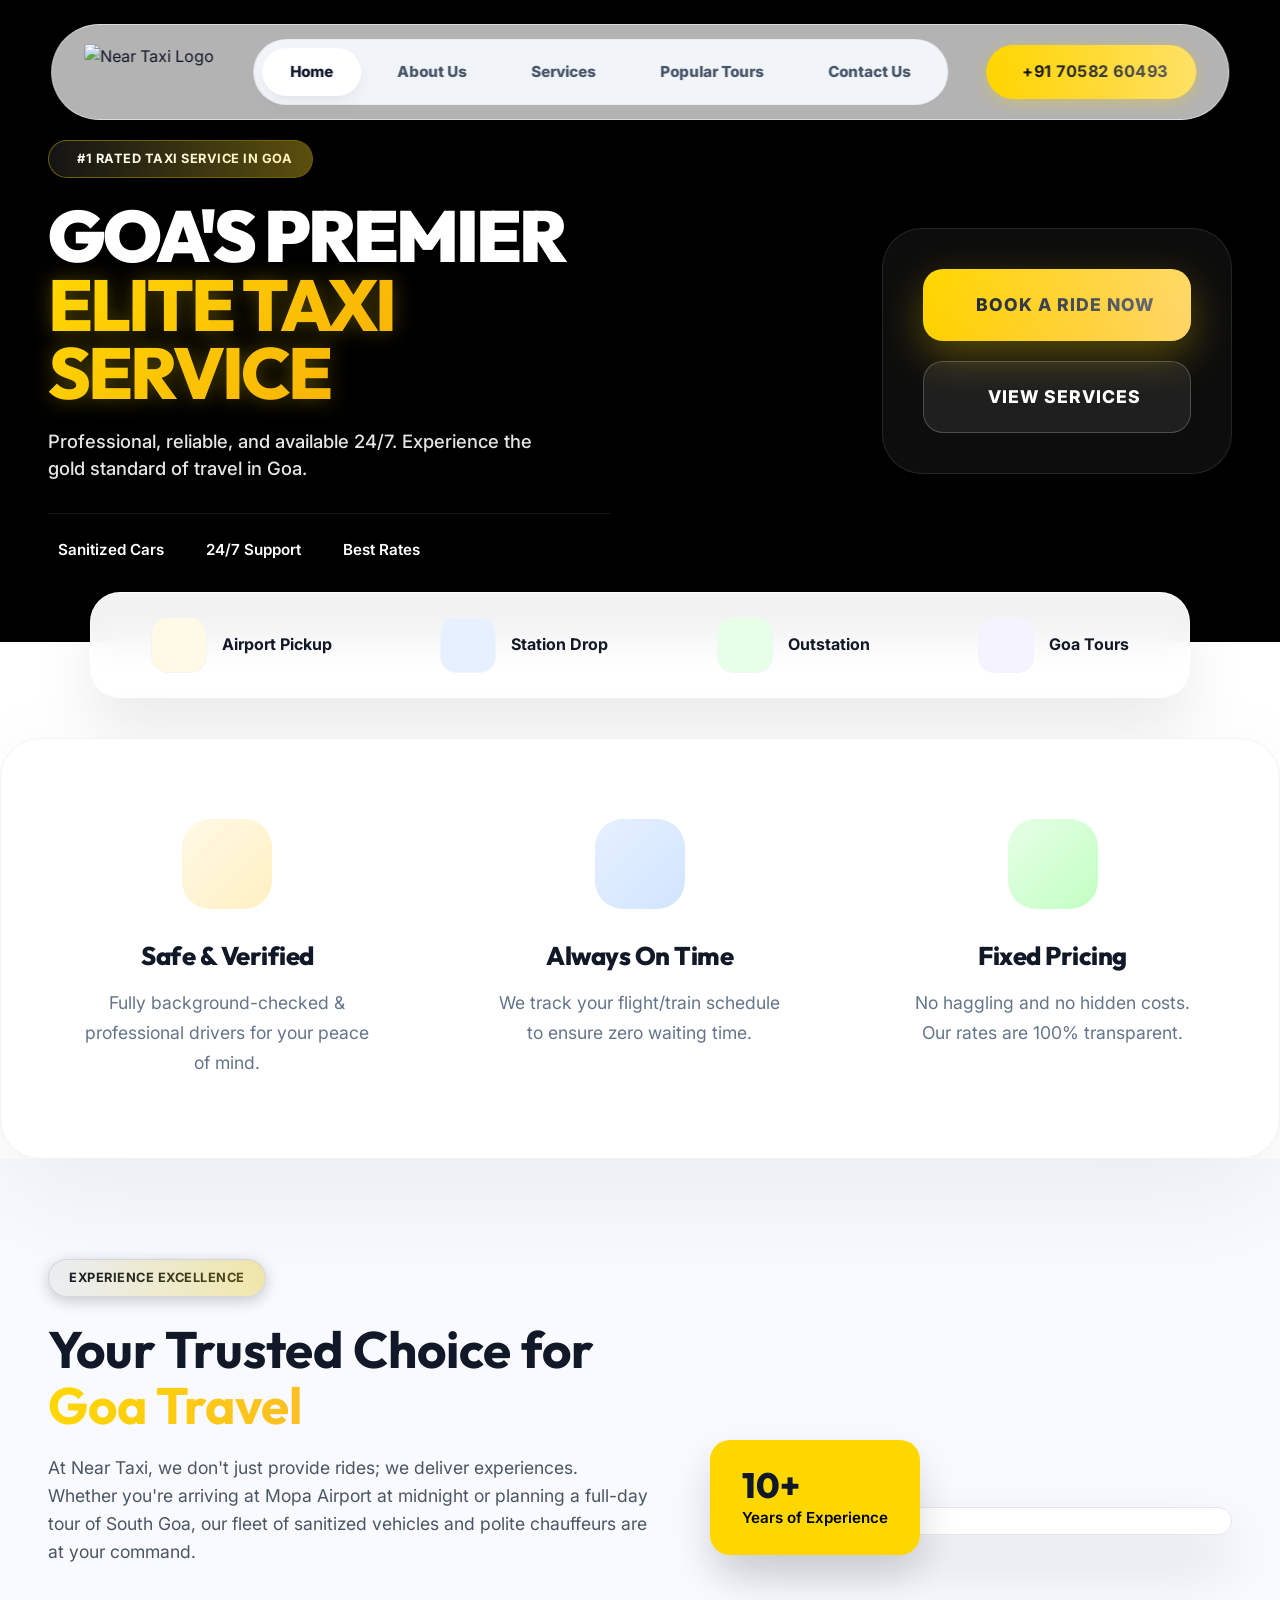
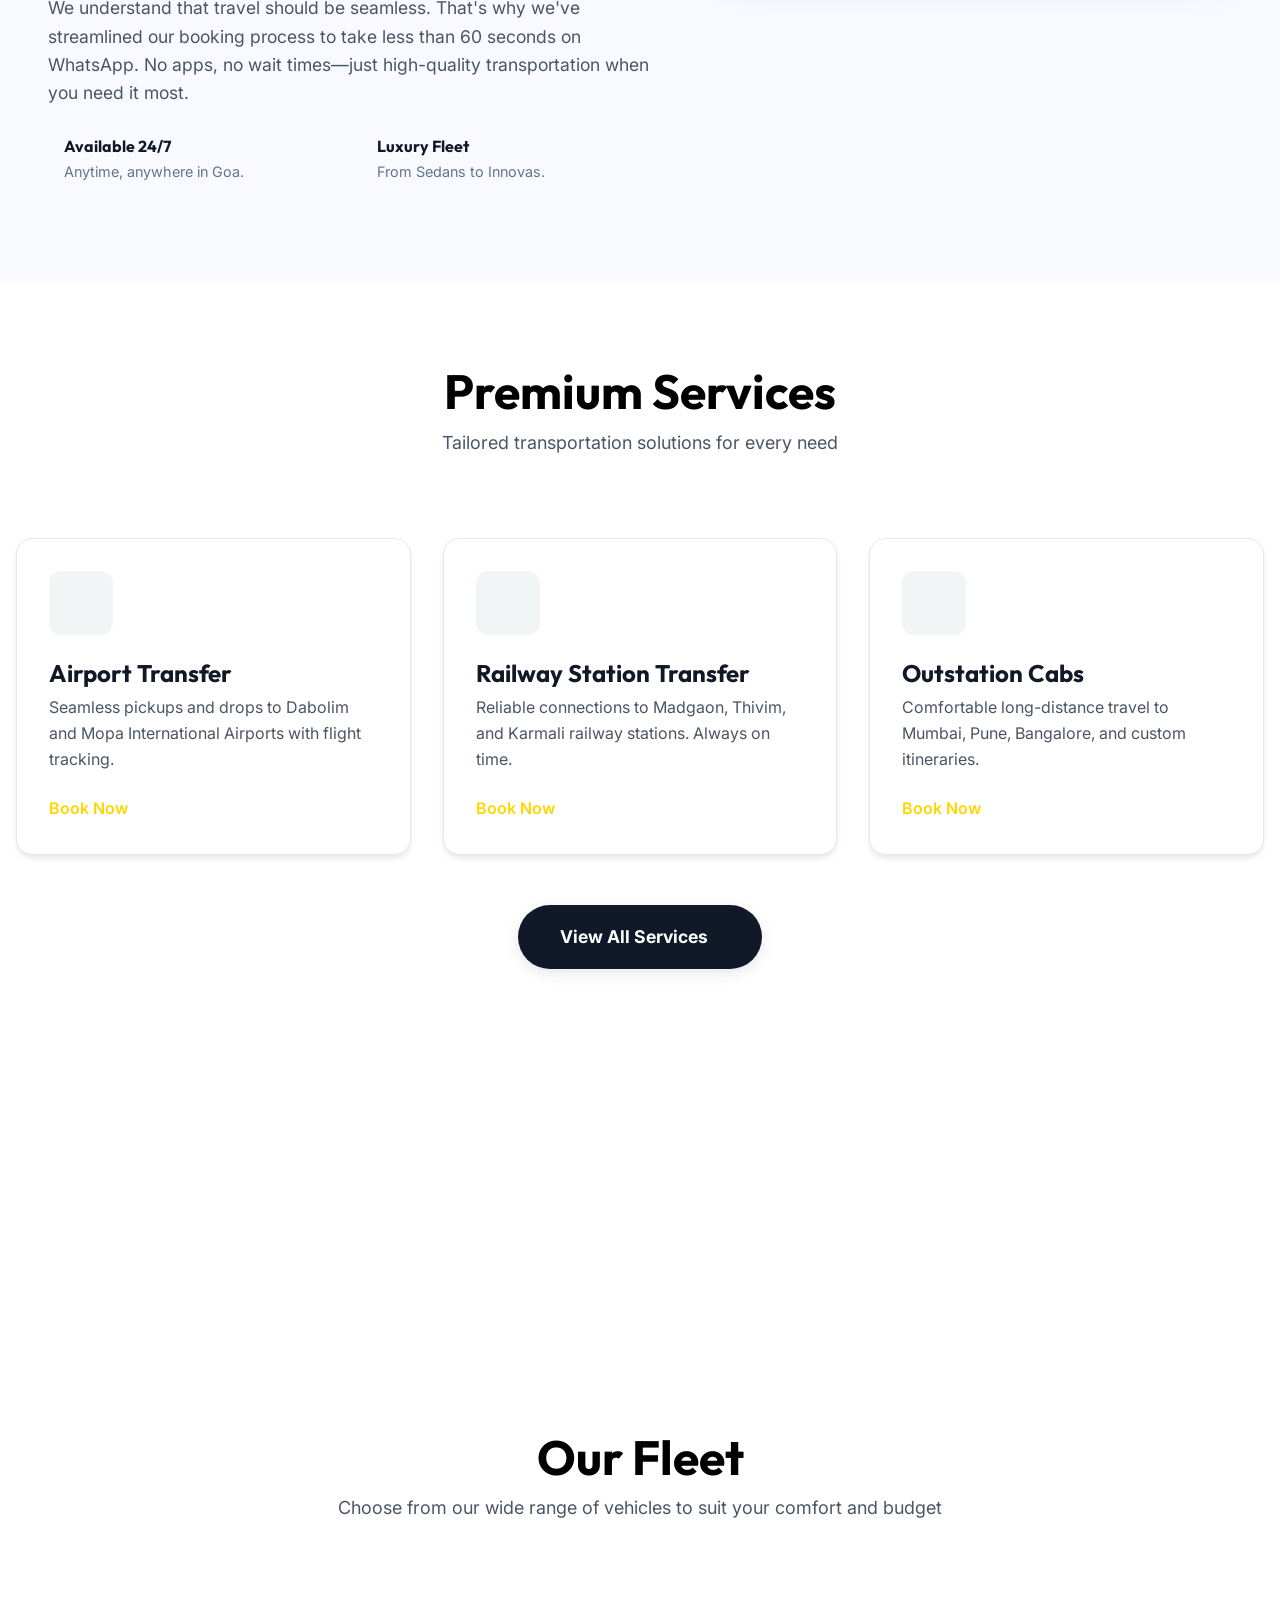
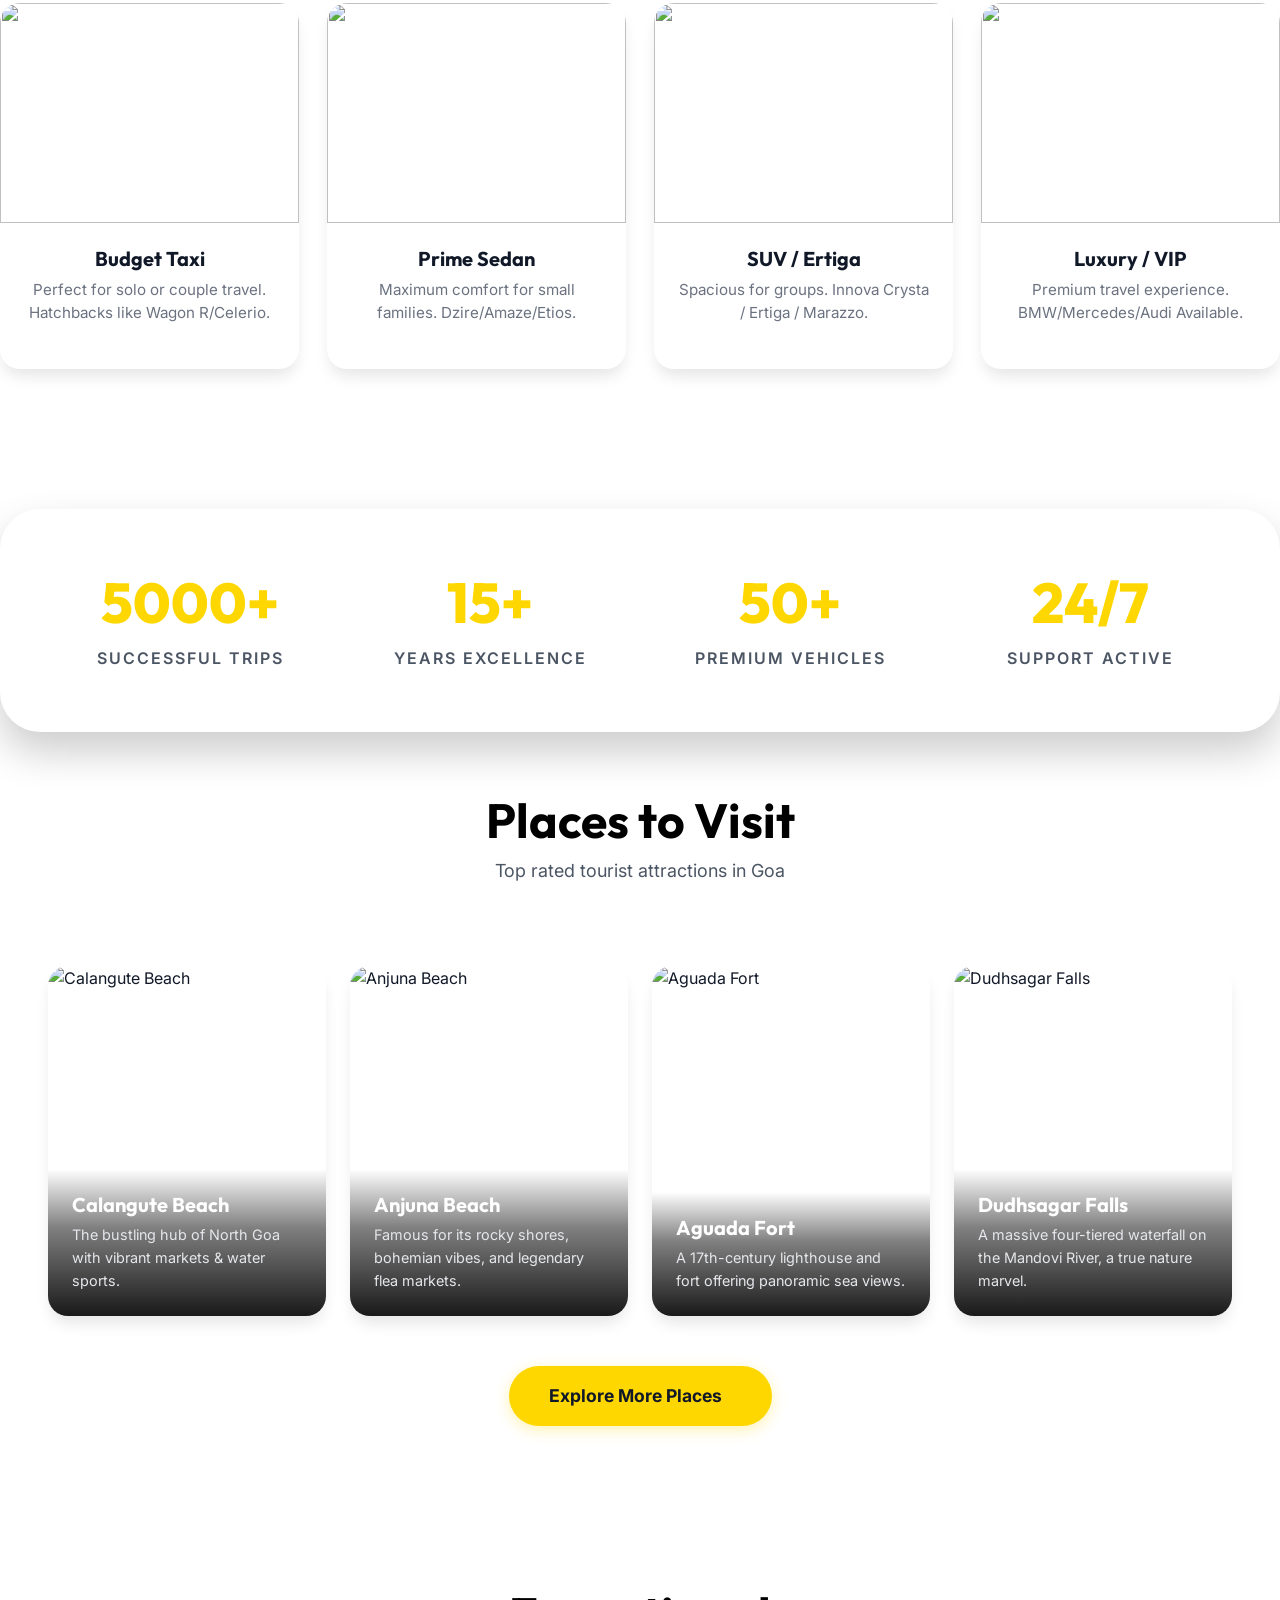
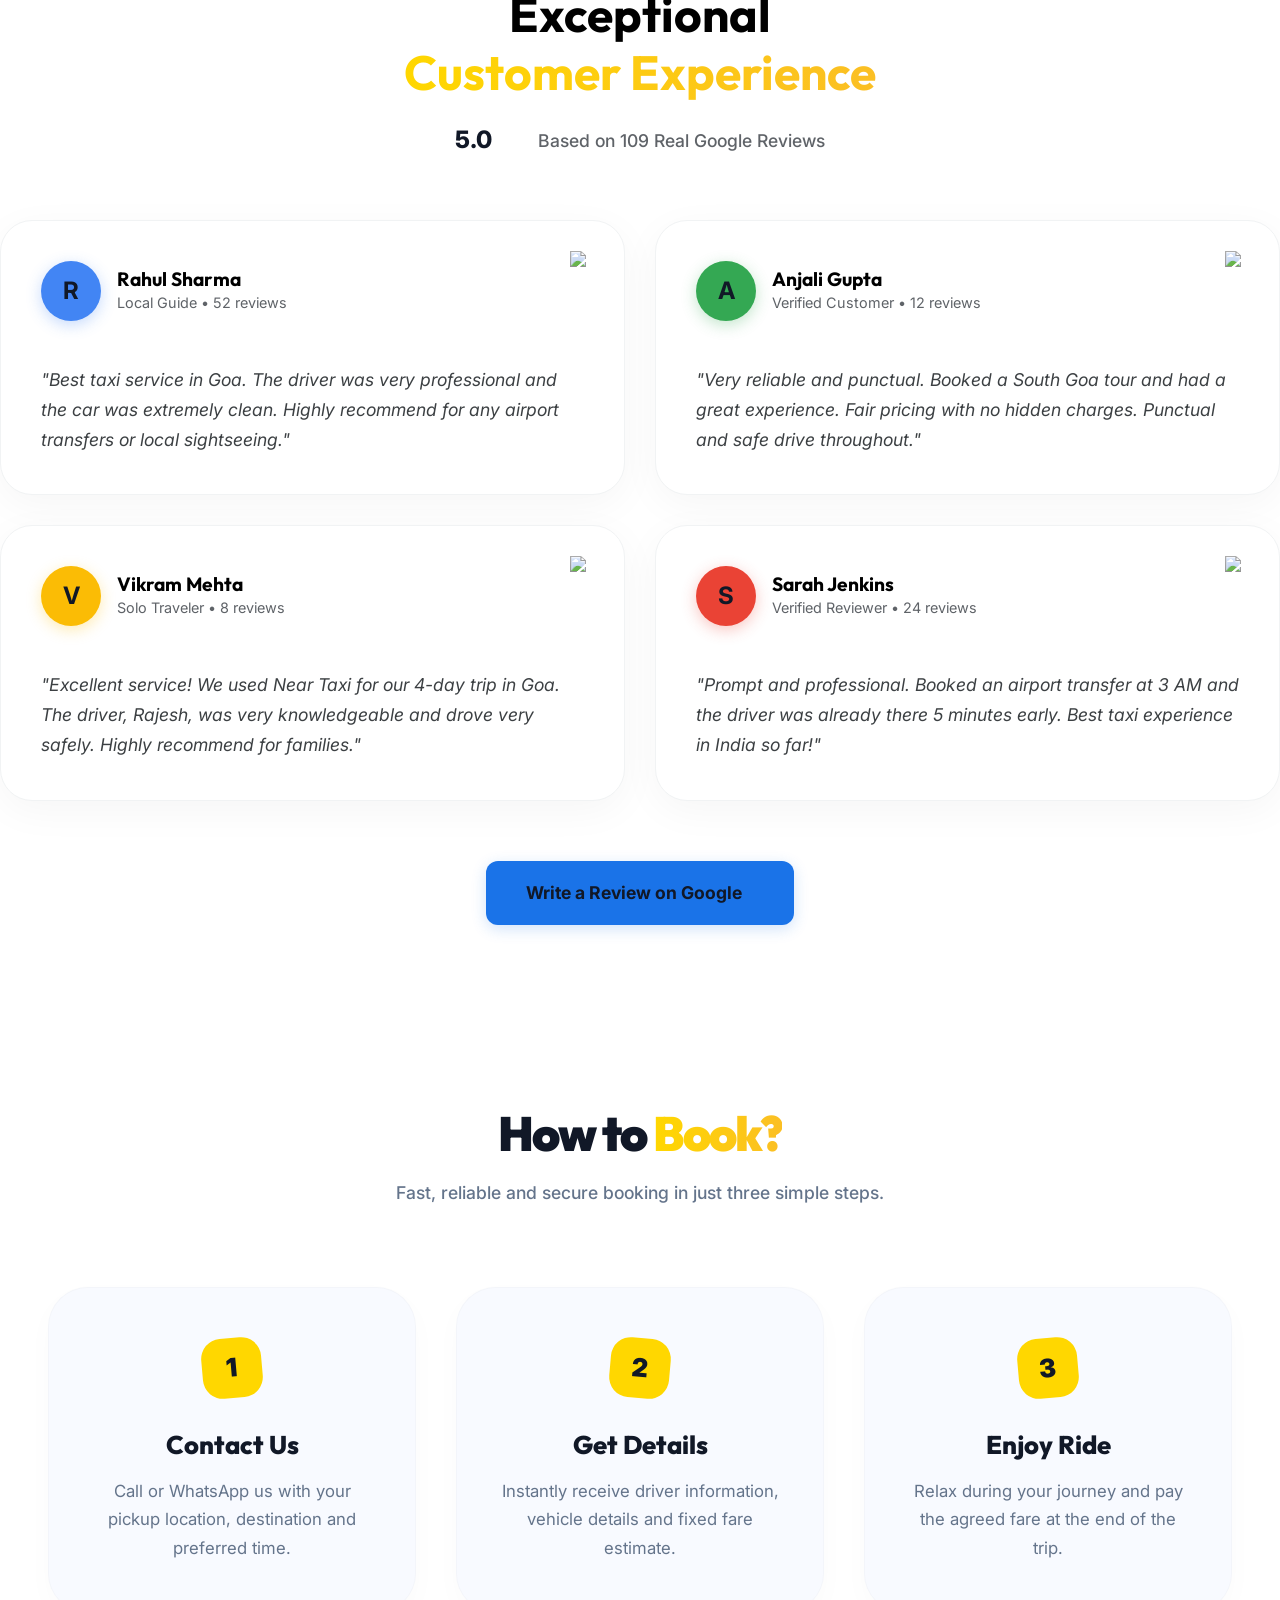
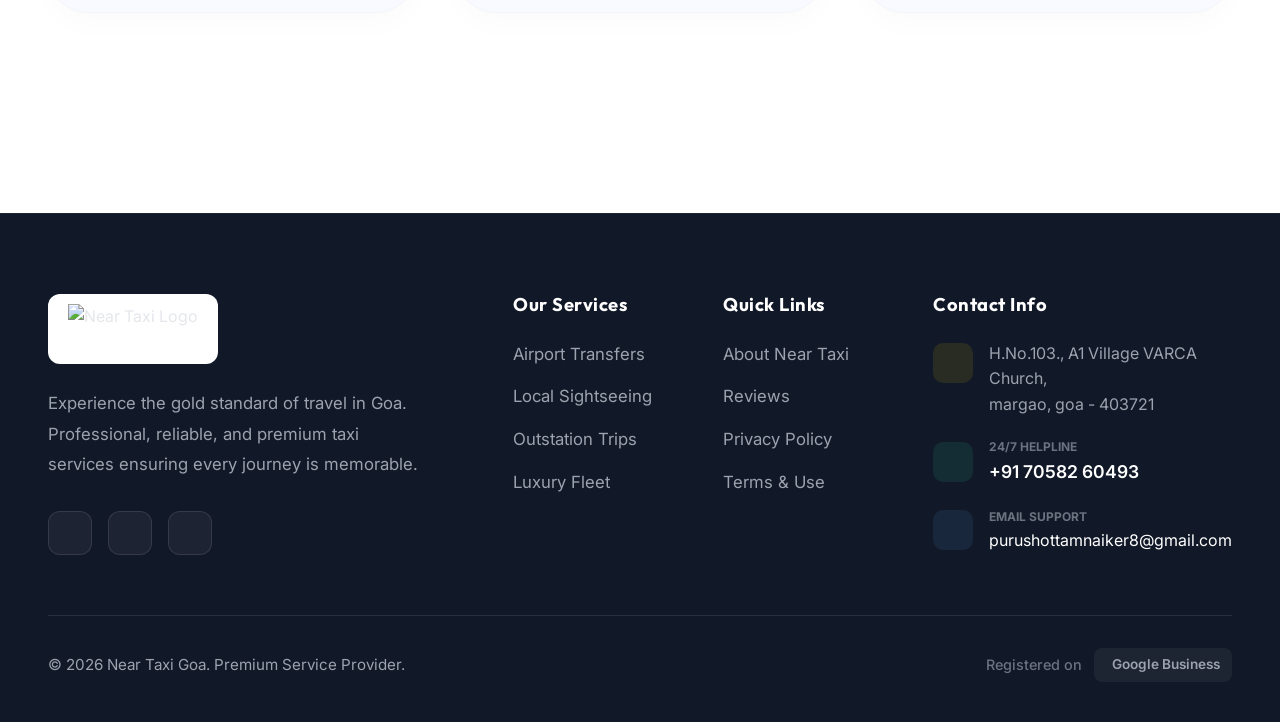
==== commit 6145ac0f: "enhanced website" ====
--- a/index.html
+++ b/index.html
@@ -19,6 +19,52 @@
 
     <!-- Animations (AOS) -->
     <link href="https://unpkg.com/aos@2.3.1/dist/aos.css" rel="stylesheet">
+
+    <!-- Mobile-Specific Forced Layouts -->
+    <style>
+        @media (max-width: 1023px) {
+            #mobile-app .mobile-fleet-grid {
+                display: grid !important;
+                grid-template-columns: 1fr 1fr !important;
+                gap: 12px !important;
+                padding: 0 16px !important;
+                margin-top: 24px !important;
+                min-width: 0 !important;
+                justify-content: center !important;
+            }
+
+            #mobile-app .fleet-card-modern {
+                width: 100% !important;
+                display: flex !important;
+                flex-direction: column !important;
+                background: #FFFFFF !important;
+                border-radius: 16px !important;
+                overflow: hidden !important;
+            }
+
+            #mobile-app .fleet-image-wrap {
+                width: 100% !important;
+                aspect-ratio: 4/3 !important;
+                position: relative !important;
+            }
+
+            #mobile-app .fleet-image-wrap img {
+                width: 100% !important;
+                height: 100% !important;
+                object-fit: cover !important;
+            }
+
+            #mobile-app .fleet-info h3 {
+                font-size: 0.9rem !important;
+                margin-top: 10px !important;
+            }
+
+            #mobile-app .fleet-info p {
+                font-size: 0.7rem !important;
+                line-height: 1.2 !important;
+            }
+        }
+    </style>
 </head>
 
 <body>
@@ -382,70 +428,85 @@
                 </p>
             </div>
 
-            <div style="display: grid; grid-template-columns: 1fr; gap: 32px;">
+            <div class="mobile-fleet-grid">
                 <!-- Vehicle 1: Budget -->
                 <div class="fleet-card-modern">
                     <div class="fleet-image-wrap"
-                        style="position: relative; border-radius: 20px; overflow: hidden; box-shadow: 0 15px 35px rgba(0,0,0,0.08);">
-                        <img src="assets/fleet_budget.png" alt="Budget Taxi"
-                            style="width: 100%; display: block; transition: transform 0.5s ease;">
+                        style="position: relative; border-radius: 20px; overflow: hidden; box-shadow: 0 10px 25px rgba(0,0,0,0.06);">
+                        <img src="assets/fleet_budget.png" alt="Budget Taxi">
                         <div class="fleet-type-tag"
-                            style="position: absolute; top: 15px; left: 15px; background: rgba(255,255,255,0.9); padding: 4px 12px; border-radius: 100px; font-size: 0.7rem; font-weight: 800; color: #111827; text-transform: uppercase;">
+                            style="position: absolute; top: 10px; left: 10px; background: rgba(255,255,255,0.95); padding: 3px 10px; border-radius: 100px; font-size: 0.6rem; font-weight: 800; color: #111827; text-transform: uppercase;">
                             Economy</div>
                     </div>
-                    <div class="fleet-info" style="padding: 24px 0 0; text-align: center;">
-                        <h3 style="font-size: 1.4rem; color: #111827; font-weight: 900; margin-bottom: 6px;">Budget Taxi
+                    <div class="fleet-info" style="padding: 12px 0 0; text-align: center;">
+                        <h3 style="font-size: 0.95rem; color: #111827; font-weight: 800; margin-bottom: 2px;">Budget
+                            Taxi
                         </h3>
-                        <p style="font-size: 0.85rem; color: #64748B; margin-bottom: 20px; line-height: 1.5;">Perfect
-                            for solo or couple travel. Hatchbacks like Wagon R/Celerio.</p>
-
+                        <p style="font-size: 0.7rem; color: #64748B; margin-bottom: 0; line-height: 1.3;">Wagon R /
+                            Celerio</p>
                     </div>
                 </div>
 
                 <!-- Vehicle 2: Sedan -->
                 <div class="fleet-card-modern">
                     <div class="fleet-image-wrap"
-                        style="position: relative; border-radius: 20px; overflow: hidden; box-shadow: 0 15px 35px rgba(0,0,0,0.08);">
-                        <img src="assets/fleet_sedan.png" alt="Prime Sedan" style="width: 100%; display: block;">
+                        style="position: relative; border-radius: 20px; overflow: hidden; box-shadow: 0 10px 25px rgba(0,0,0,0.06);">
+                        <img src="assets/fleet_sedan.png" alt="Prime Sedan">
                         <div class="fleet-type-tag"
-                            style="position: absolute; top: 15px; left: 15px; background: rgba(255,255,255,0.9); padding: 4px 12px; border-radius: 100px; font-size: 0.7rem; font-weight: 800; color: #111827; text-transform: uppercase;">
+                            style="position: absolute; top: 10px; left: 10px; background: rgba(255,255,255,0.95); padding: 3px 10px; border-radius: 100px; font-size: 0.6rem; font-weight: 800; color: #111827; text-transform: uppercase;">
                             Comfort</div>
                     </div>
-                    <div class="fleet-info" style="padding: 24px 0 0; text-align: center;">
-                        <h3 style="font-size: 1.4rem; color: #111827; font-weight: 900; margin-bottom: 6px;">Prime Sedan
+                    <div class="fleet-info" style="padding: 12px 0 0; text-align: center;">
+                        <h3 style="font-size: 0.95rem; color: #111827; font-weight: 800; margin-bottom: 2px;">Prime
+                            Sedan
                         </h3>
-                        <p style="font-size: 0.85rem; color: #64748B; margin-bottom: 20px; line-height: 1.5;">Maximum
-                            comfort for small families. Dzire/Amaze/Etios.</p>
-
+                        <p style="font-size: 0.7rem; color: #64748B; margin-bottom: 0; line-height: 1.3;">Dzire / Amaze
+                            / Etios</p>
                     </div>
                 </div>
 
                 <!-- Vehicle 3: SUV -->
                 <div class="fleet-card-modern">
                     <div class="fleet-image-wrap"
-                        style="position: relative; border-radius: 20px; overflow: hidden; box-shadow: 0 15px 35px rgba(0,0,0,0.08);">
-                        <img src="assets/fleet_suv.png" alt="SUV Ertiga" style="width: 100%; display: block;">
+                        style="position: relative; border-radius: 20px; overflow: hidden; box-shadow: 0 10px 25px rgba(0,0,0,0.06);">
+                        <img src="assets/fleet_suv.png" alt="SUV Ertiga">
                         <div class="fleet-type-tag"
-                            style="position: absolute; top: 15px; left: 15px; background: rgba(255,255,255,0.9); padding: 4px 12px; border-radius: 100px; font-size: 0.7rem; font-weight: 800; color: #111827; text-transform: uppercase;">
+                            style="position: absolute; top: 10px; left: 10px; background: rgba(255,255,255,0.95); padding: 3px 10px; border-radius: 100px; font-size: 0.6rem; font-weight: 800; color: #111827; text-transform: uppercase;">
                             Family</div>
                     </div>
-                    <div class="fleet-info" style="padding: 24px 0 0; text-align: center;">
-                        <h3 style="font-size: 1.4rem; color: #111827; font-weight: 900; margin-bottom: 6px;">SUV /
+                    <div class="fleet-info" style="padding: 12px 0 0; text-align: center;">
+                        <h3 style="font-size: 0.95rem; color: #111827; font-weight: 800; margin-bottom: 2px;">SUV /
                             Ertiga</h3>
-                        <p style="font-size: 0.85rem; color: #64748B; margin-bottom: 20px; line-height: 1.5;">Spacious
-                            for groups. Innova Crysta / Ertiga / Marazzo.</p>
-
+                        <p style="font-size: 0.7rem; color: #64748B; margin-bottom: 0; line-height: 1.3;">Innova /
+                            Ertiga / Marazzo</p>
+                    </div>
+                </div>
+
+                <!-- Vehicle 4: Luxury -->
+                <div class="fleet-card-modern">
+                    <div class="fleet-image-wrap"
+                        style="position: relative; border-radius: 20px; overflow: hidden; box-shadow: 0 10px 25px rgba(0,0,0,0.06);">
+                        <img src="assets/fleet_luxury.png" alt="Luxury VIP">
+                        <div class="fleet-type-tag"
+                            style="position: absolute; top: 10px; left: 10px; background: rgba(255,255,255,0.95); padding: 3px 10px; border-radius: 100px; font-size: 0.6rem; font-weight: 800; color: #111827; text-transform: uppercase;">
+                            Premium</div>
+                    </div>
+                    <div class="fleet-info" style="padding: 12px 0 0; text-align: center;">
+                        <h3 style="font-size: 0.95rem; color: #111827; font-weight: 800; margin-bottom: 2px;">Luxury /
+                            VIP</h3>
+                        <p style="font-size: 0.7rem; color: #64748B; margin-bottom: 0; line-height: 1.3;">BMW / Mercedes
+                            / Audi</p>
                     </div>
                 </div>
             </div>
 
             <!-- Explore Full Fleet Button -->
-            <div style="text-align: center; margin-top: 50px;">
+            <!-- <div style="text-align: center; margin-top: 50px;">
                 <a href="fleet.html"
                     style="display: inline-flex; align-items: center; gap: 12px; background: #111827; color: #FFFFFF; padding: 18px 40px; border-radius: 100px; font-weight: 800; text-decoration: none; font-size: 1rem; box-shadow: 0 15px 30px rgba(0,0,0,0.15);">
                     Explore More <i class="ph-bold ph-arrow-right" style="font-size: 1.2rem;"></i>
                 </a>
-            </div>
+            </div> -->
         </section>
 
         <!-- Premium Trust Statistics (Mobile Dashboard) -->
@@ -1351,14 +1412,14 @@
                 </div>
             </div>
 
-            <div style="text-align: center; margin-top: 50px;" data-aos="fade-up" data-aos-delay="500">
+            <!-- <div style="text-align: center; margin-top: 50px;" data-aos="fade-up" data-aos-delay="500">
                 <a href="services.html"
                     style="display: inline-flex; align-items: center; gap: 10px; font-size: 1.1rem; padding: 16px 40px; border-radius: 50px; background: #111827; color: #FFFFFF; text-decoration: none; font-weight: 600; transition: all 0.3s ease; box-shadow: 0 4px 15px rgba(0, 0, 0, 0.2);"
                     onmouseover="this.style.transform='translateY(-2px)'; this.style.boxShadow='0 8px 25px rgba(0, 0, 0, 0.3)';"
                     onmouseout="this.style.transform='translateY(0)'; this.style.boxShadow='0 4px 15px rgba(0, 0, 0, 0.2)';">
                     Explore More <i class="ph-bold ph-arrow-right"></i>
                 </a>
-            </div>
+            </div> -->
         </section>
 
         <!-- Trust Statistics (Desktop) -->
--- a/css/mobile.css
+++ b/css/mobile.css
@@ -858,4 +858,34 @@
 .fleet-card-modern:active {
     transform: scale(0.96);
     background: #FFFFFF !important;
+}
+
+/* --- Mobile Fleet Grid System --- */
+div#mobile-app .mobile-fleet-grid {
+    display: grid !important;
+    grid-template-columns: 1fr 1fr !important;
+    gap: 12px !important;
+    padding: 0 16px !important;
+    margin-top: 20px !important;
+}
+
+div#mobile-app .fleet-card-modern {
+    width: 100% !important;
+    max-width: 100% !important;
+    overflow: hidden;
+    display: flex !important;
+    flex-direction: column !important;
+}
+
+div#mobile-app .fleet-card-modern .fleet-image-wrap {
+    width: 100% !important;
+    aspect-ratio: 4/3 !important;
+    overflow: hidden !important;
+    border-radius: 12px !important;
+}
+
+div#mobile-app .fleet-card-modern img {
+    width: 100% !important;
+    height: 100% !important;
+    object-fit: cover !important;
 }
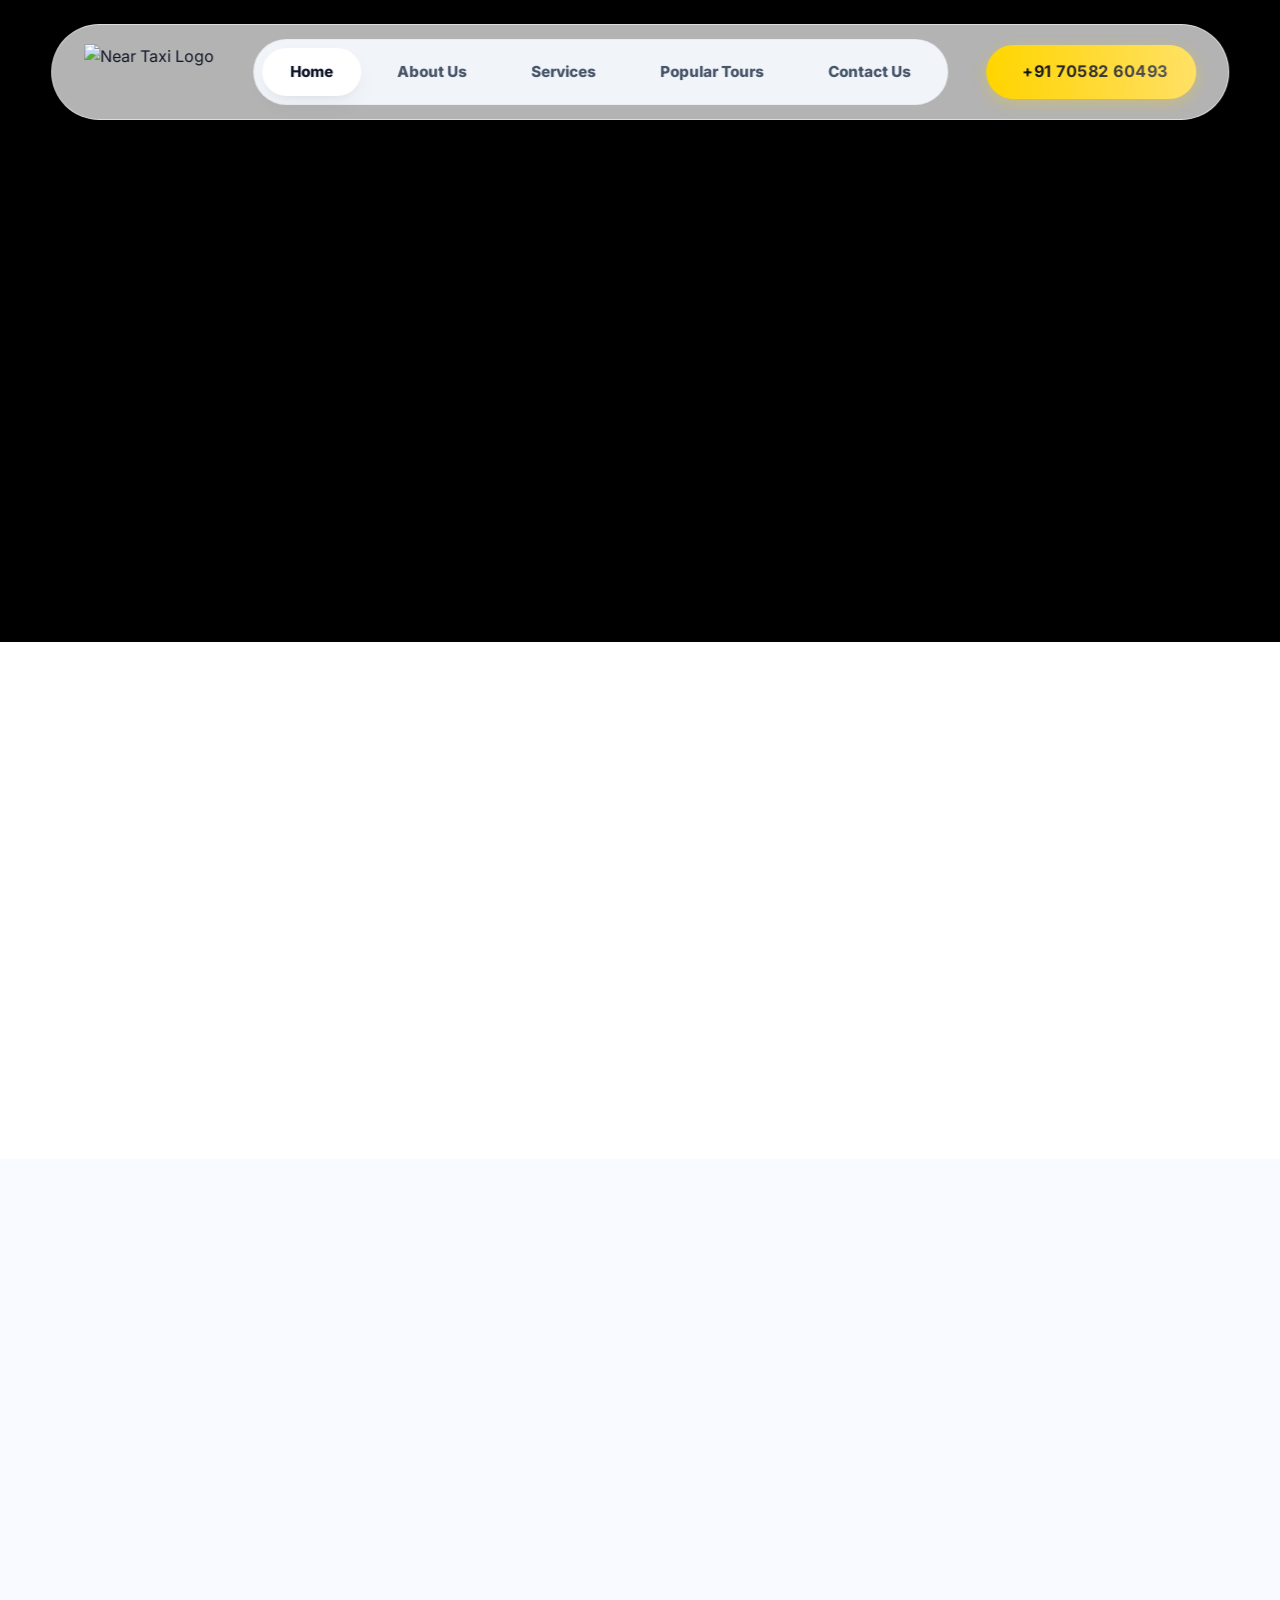
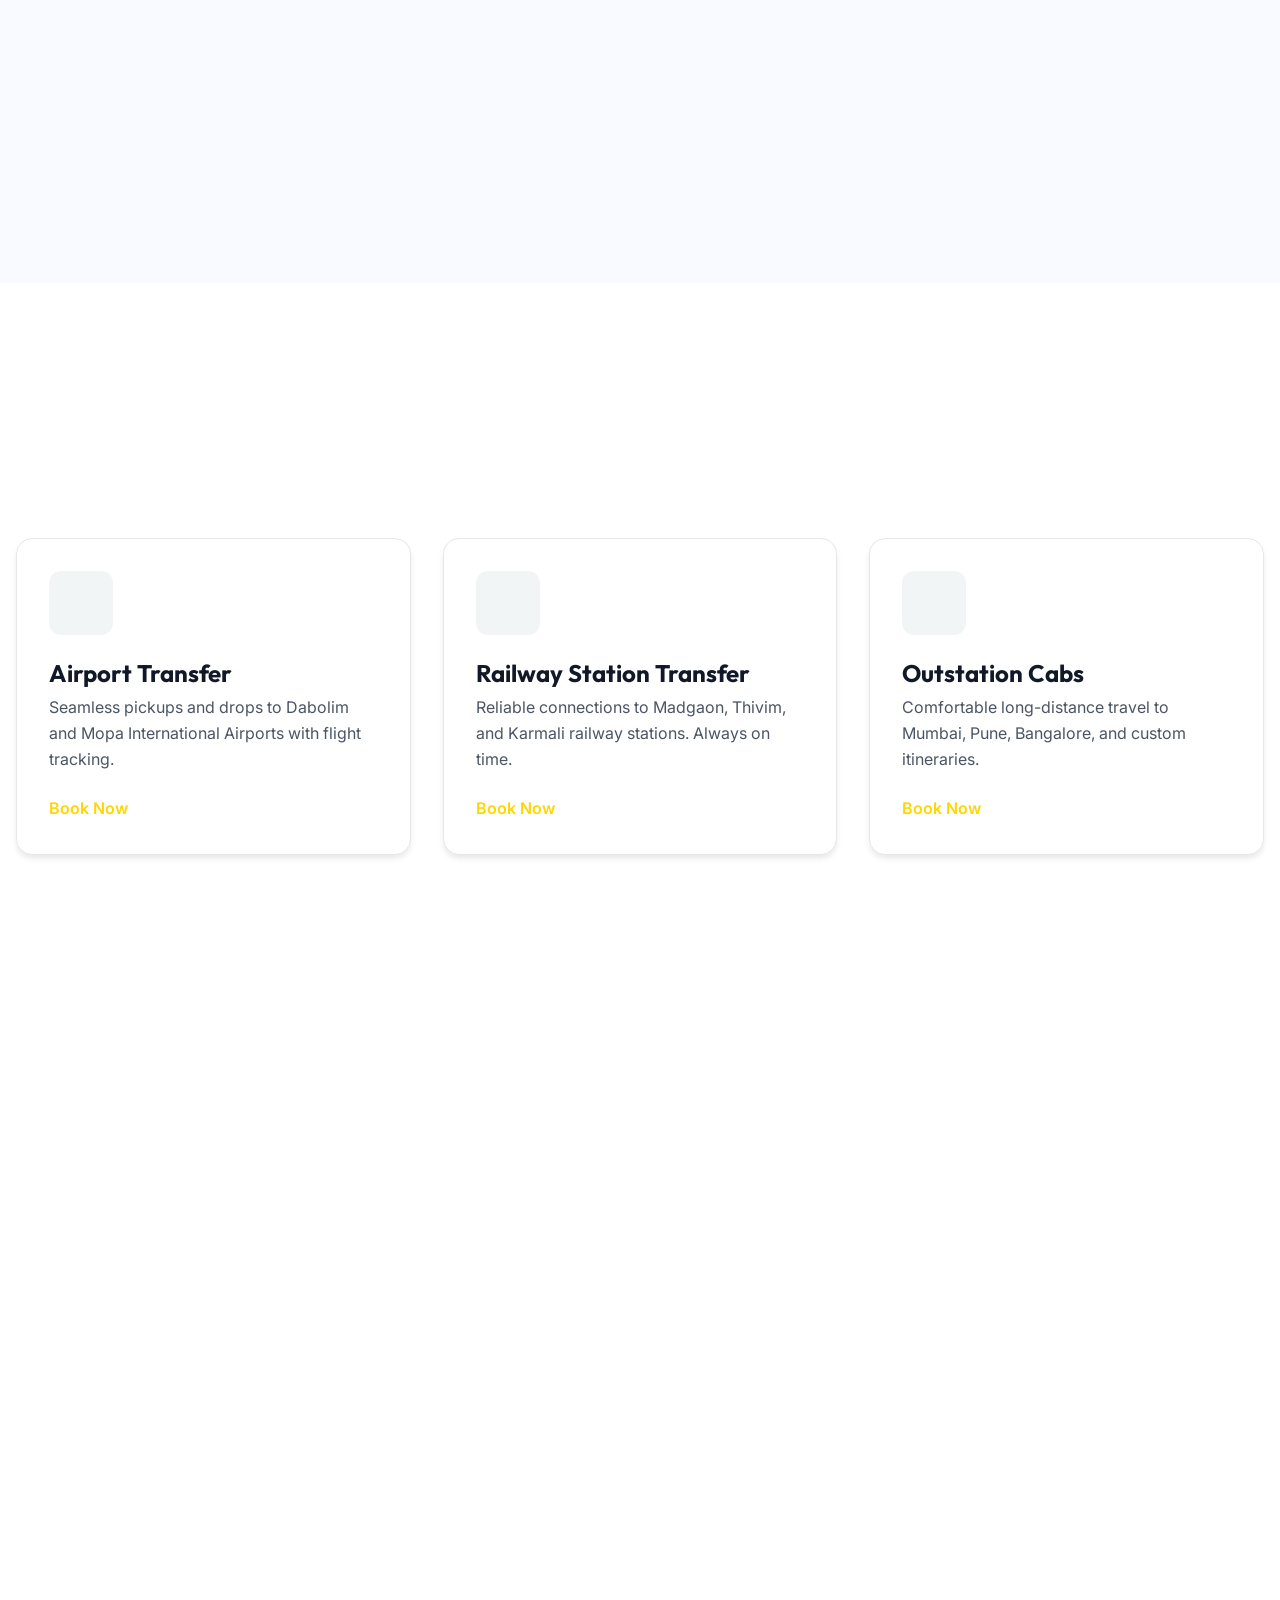
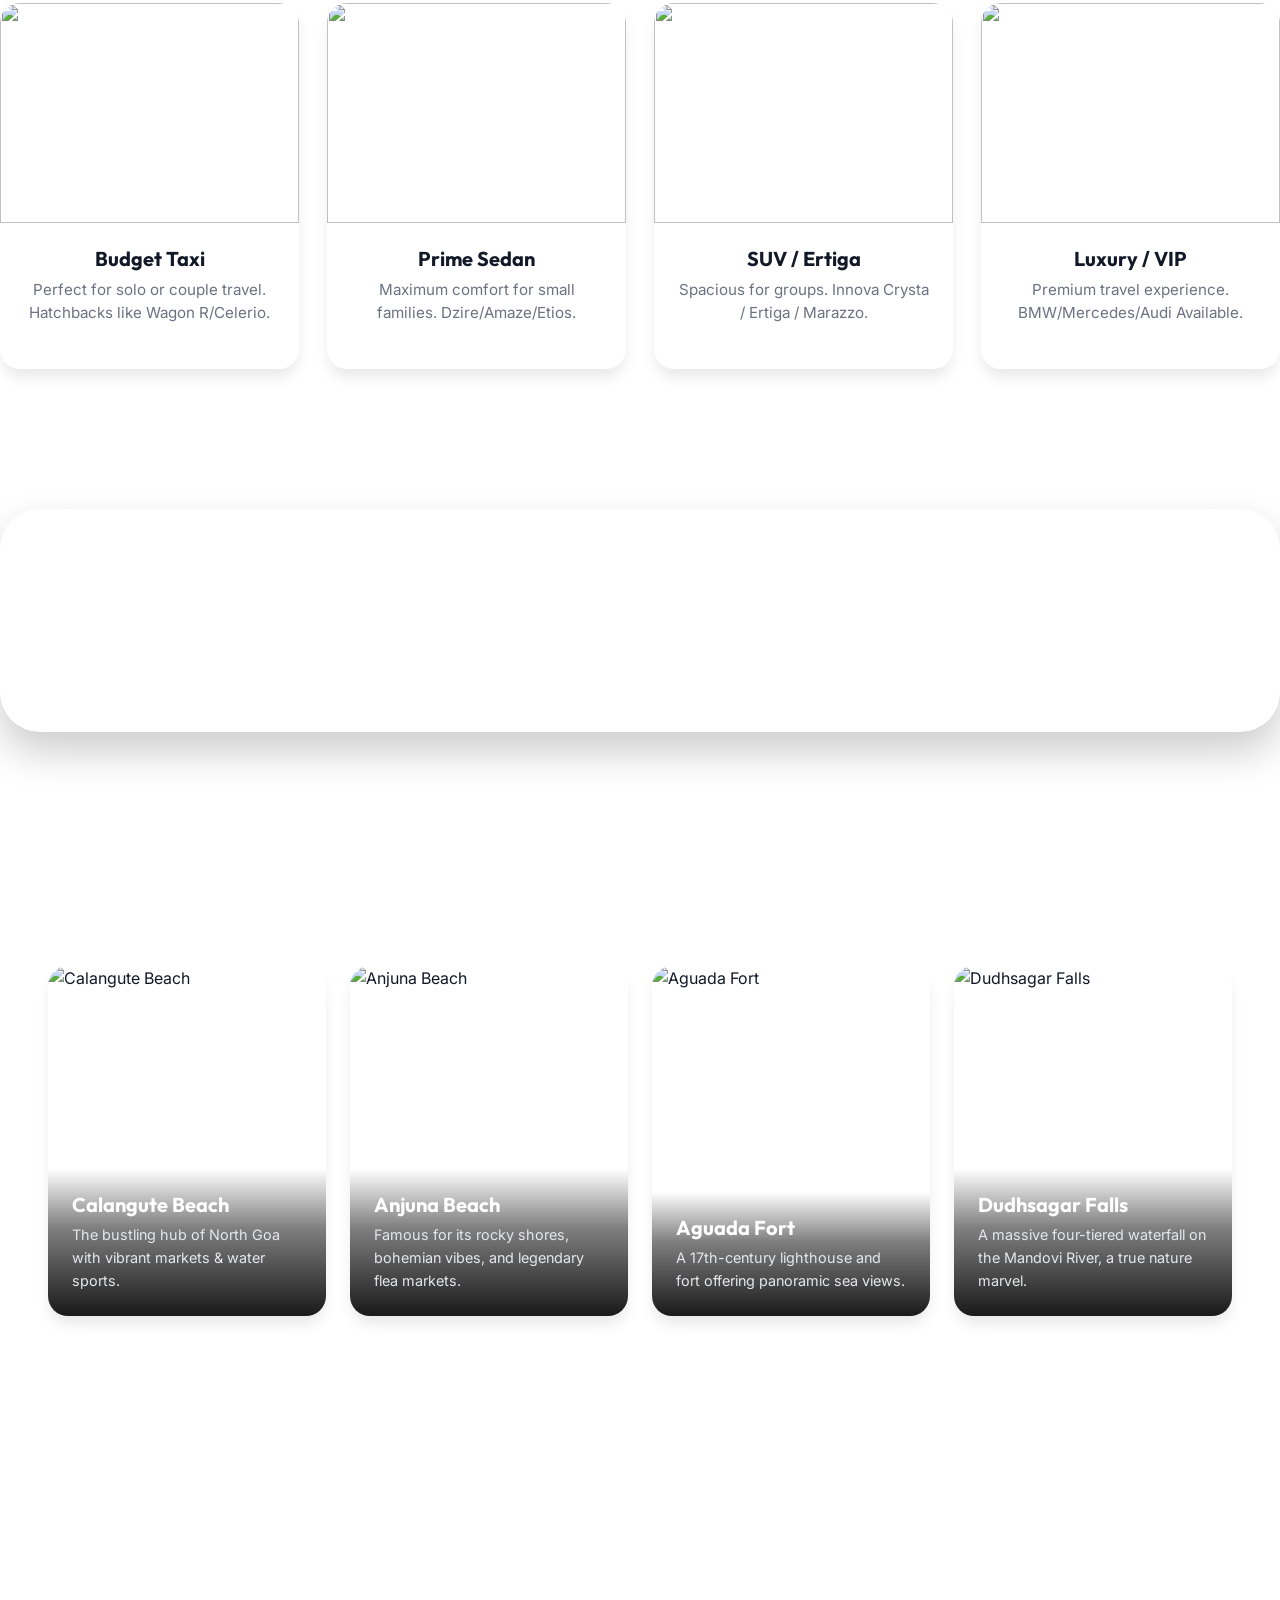
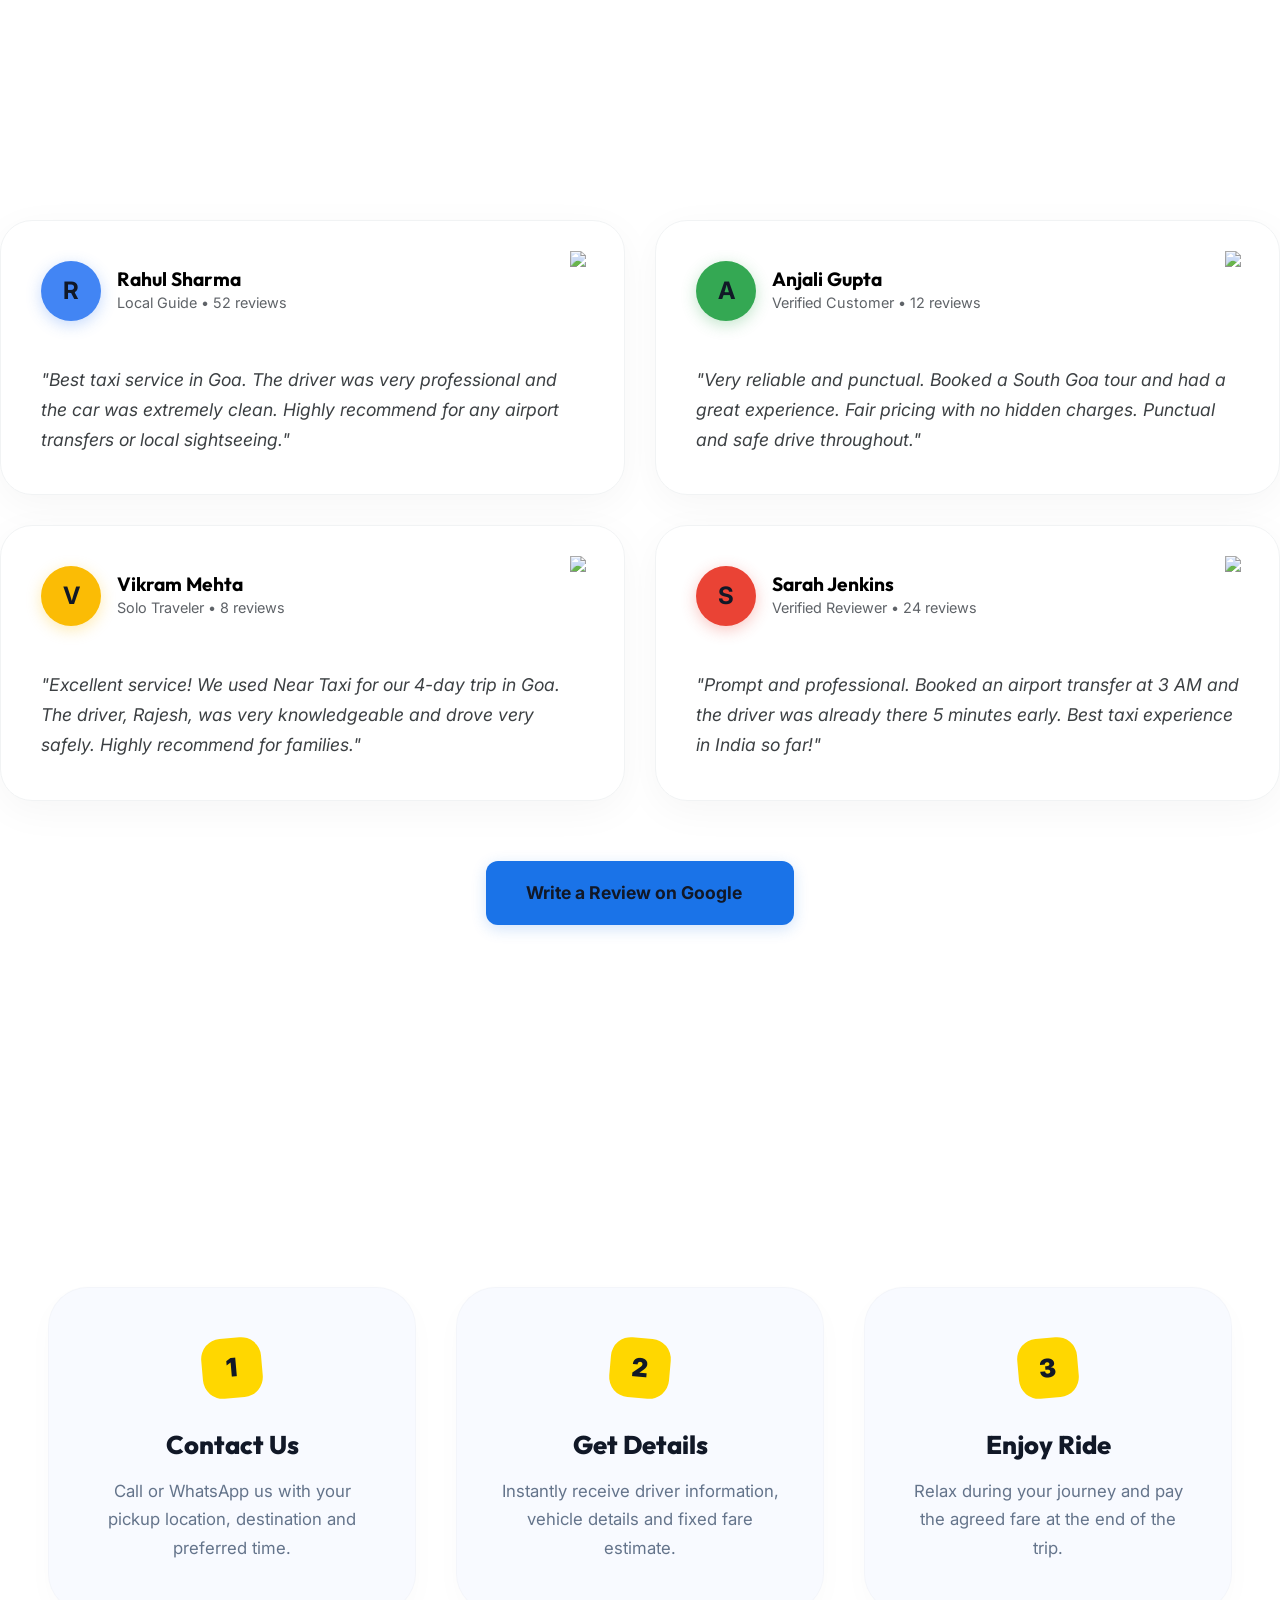
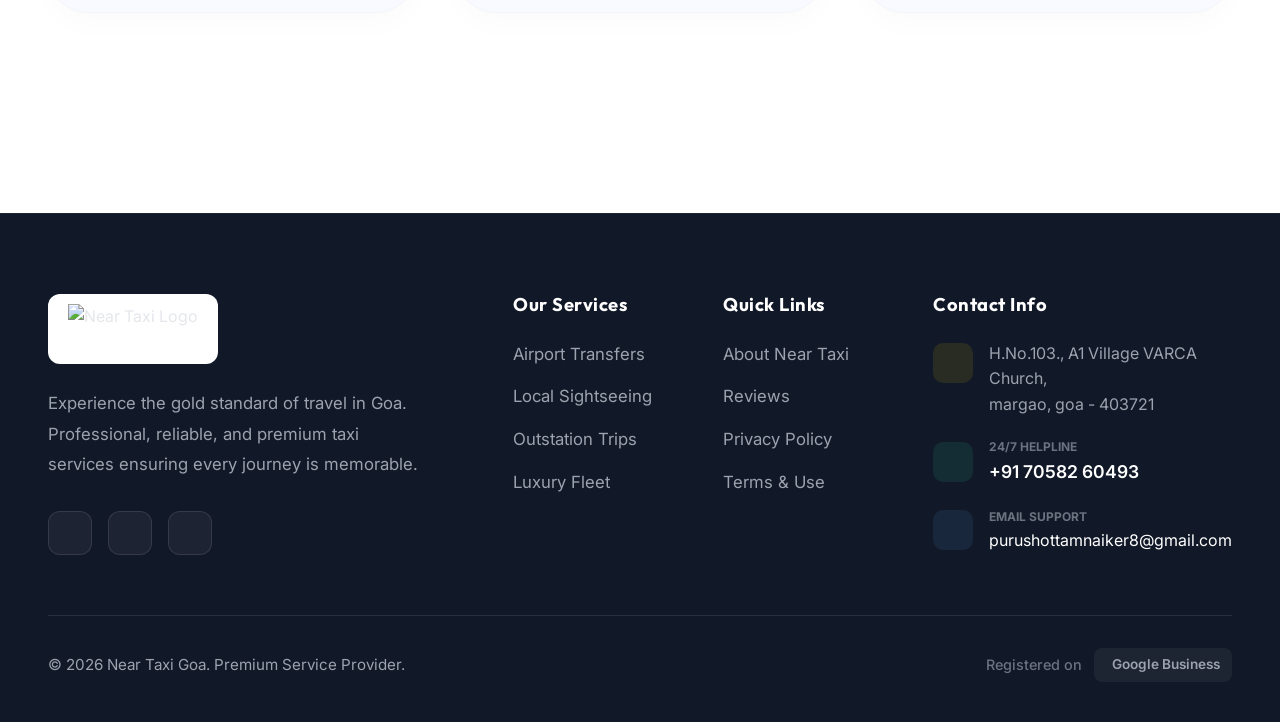
==== commit 04ce4e2e: "feat: Introduce main JavaScript for handling UI interactions and optimize script loading in `index.h" ====
--- a/index.html
+++ b/index.html
@@ -1879,10 +1879,9 @@
     </div>
 
     <!-- Scripts -->
-    <script src="https://unpkg.com/aos@2.3.1/dist/aos.js"></script>
-    <script src="https://cdnjs.cloudflare.com/ajax/libs/lottie-web/5.12.2/lottie.min.js"></script>
-    <script src="js/lambo-data.js"></script>
-    <script src="js/main.js?v=2.1"></script>
+    <script src="https://unpkg.com/aos@2.3.1/dist/aos.js" defer></script>
+    <script src="https://cdnjs.cloudflare.com/ajax/libs/lottie-web/5.12.2/lottie.min.js" defer></script>
+    <script src="js/main.js?v=2.1" defer></script>
     <script>
         // Initialize AOS with faster speeds to avoid slow loading
         if (typeof AOS !== 'undefined') {
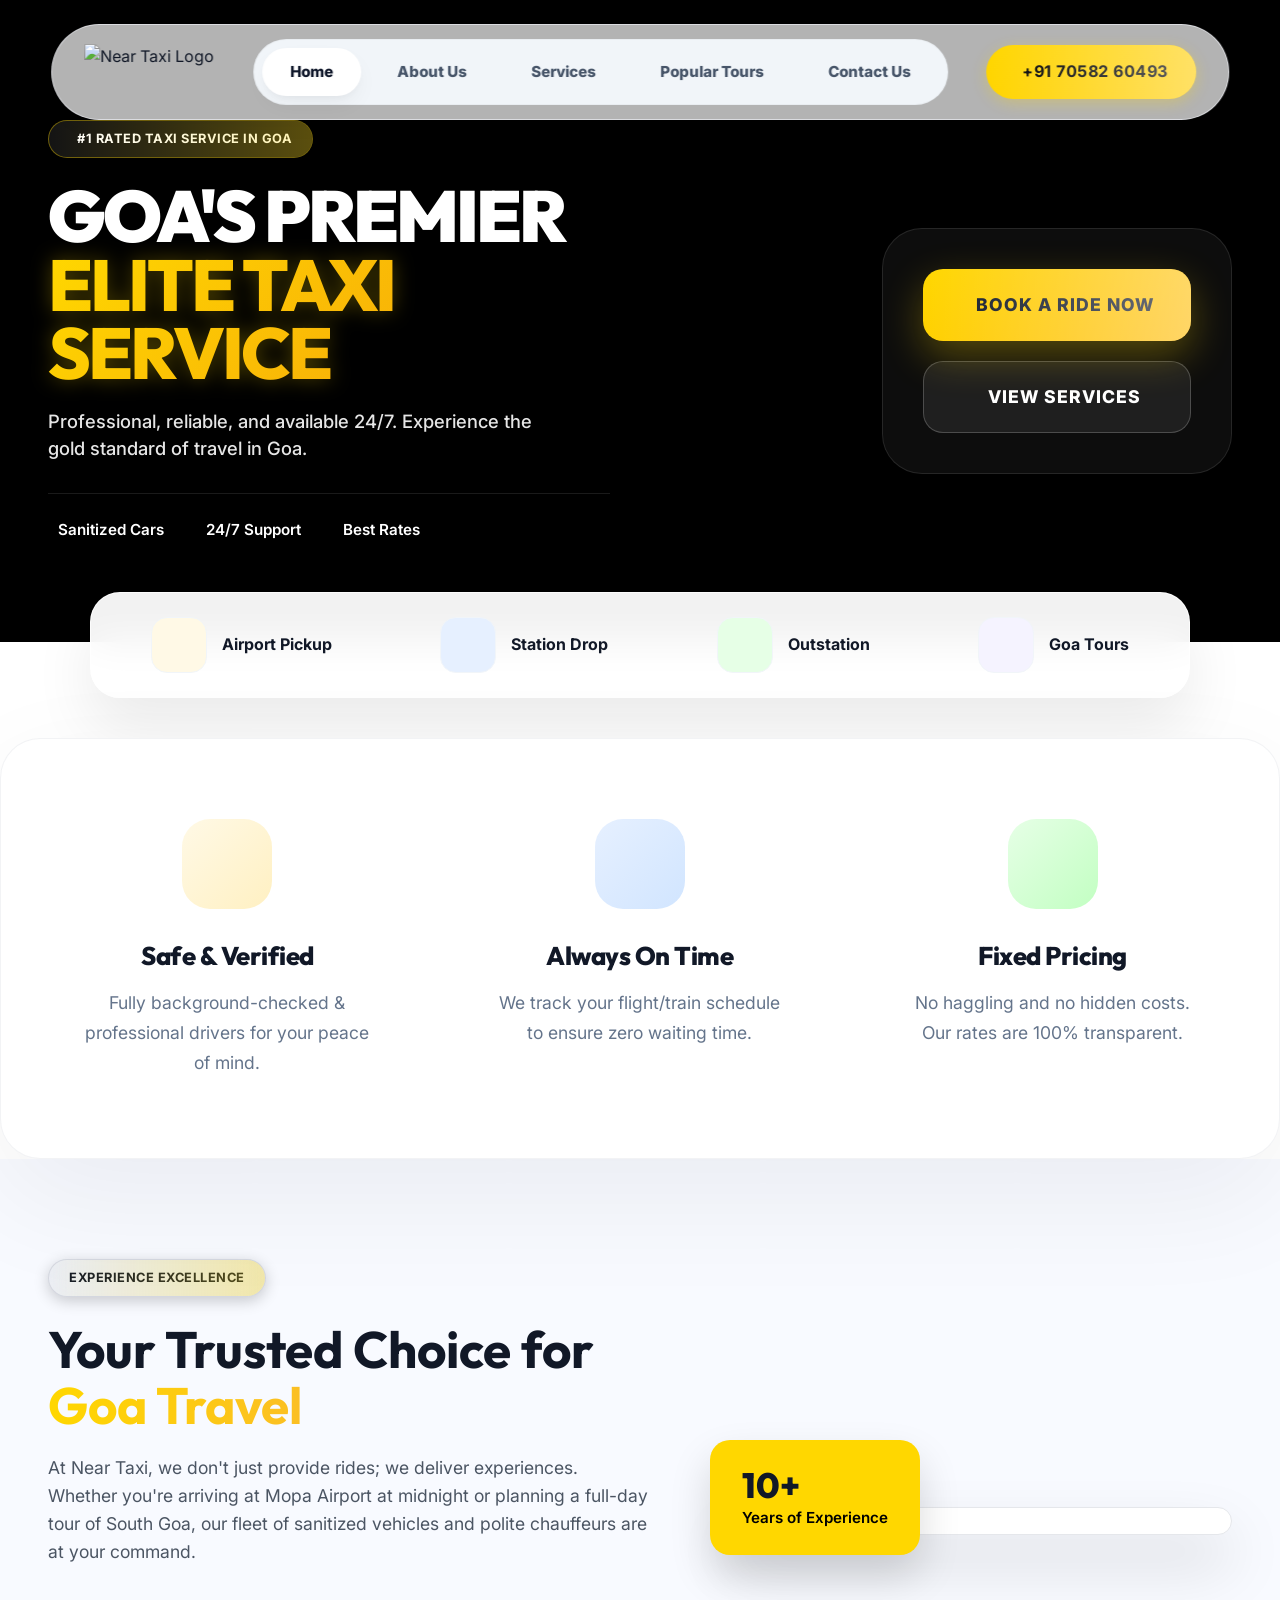
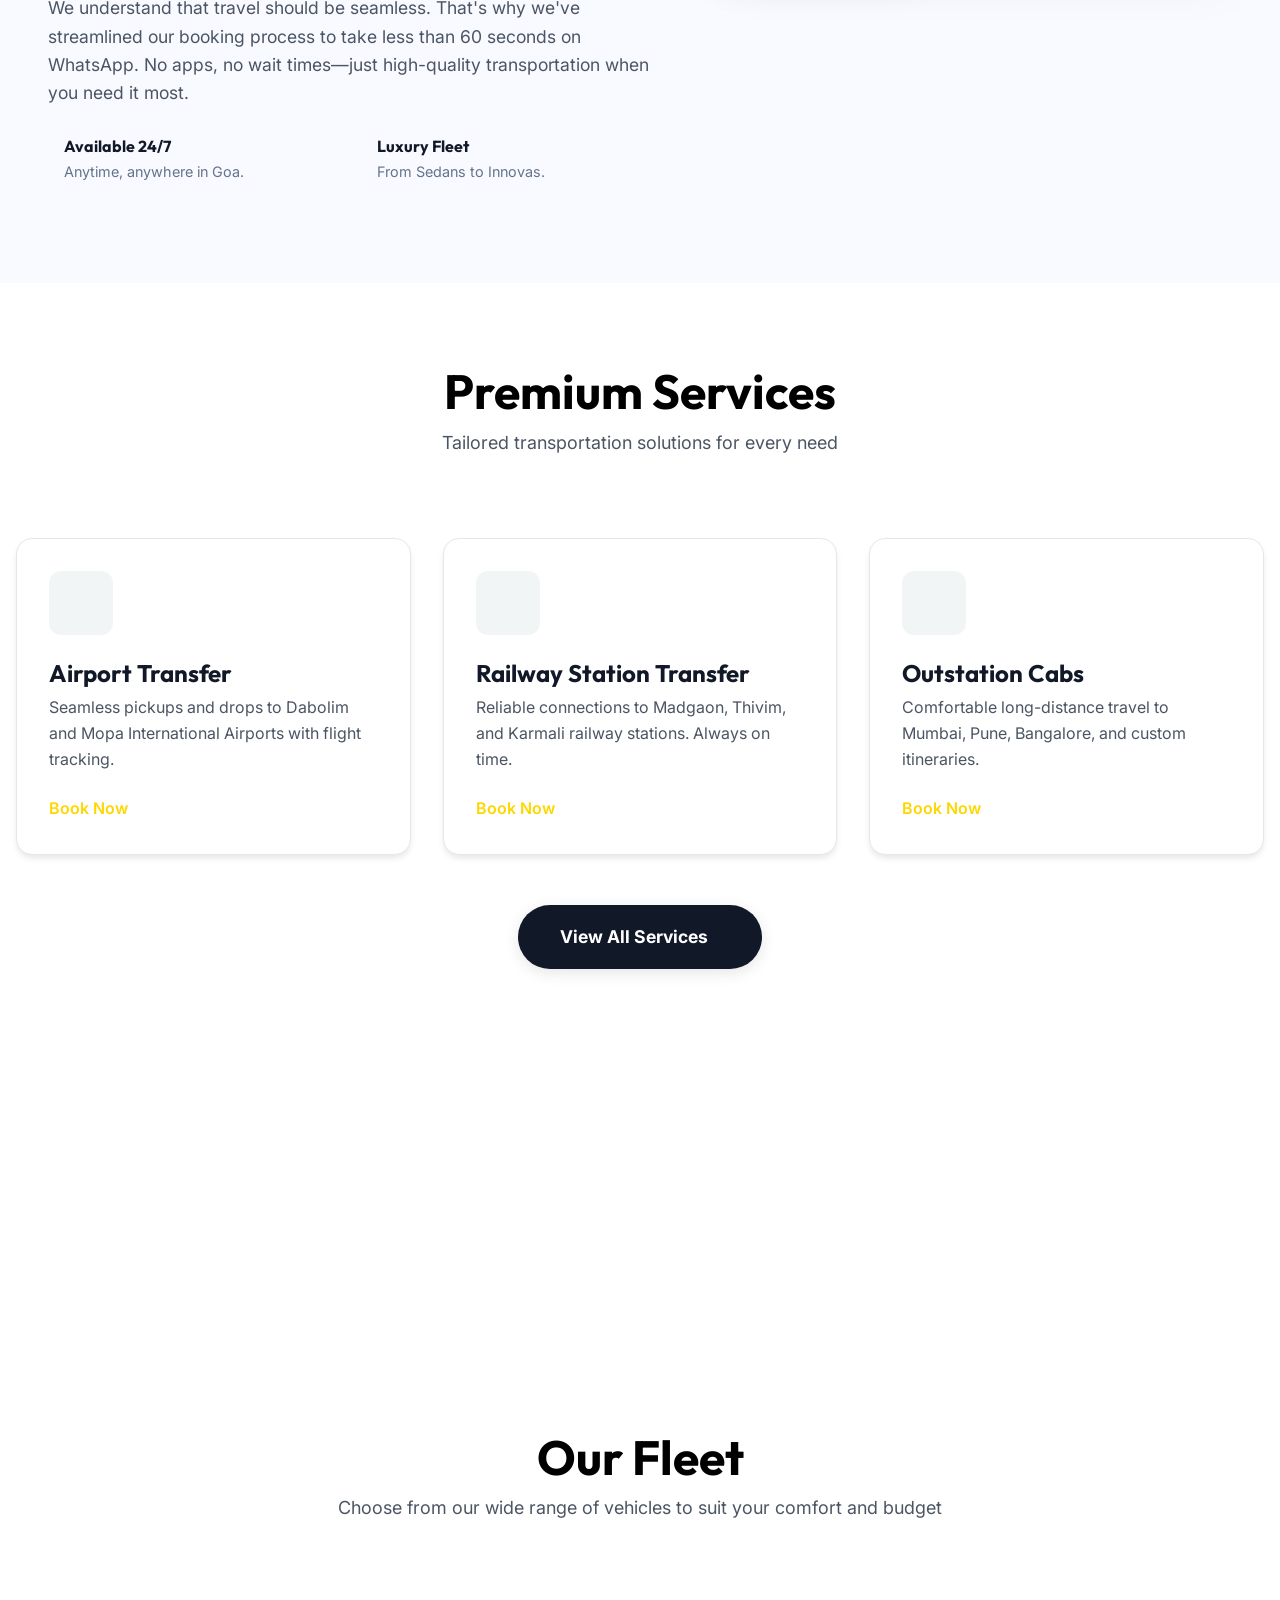
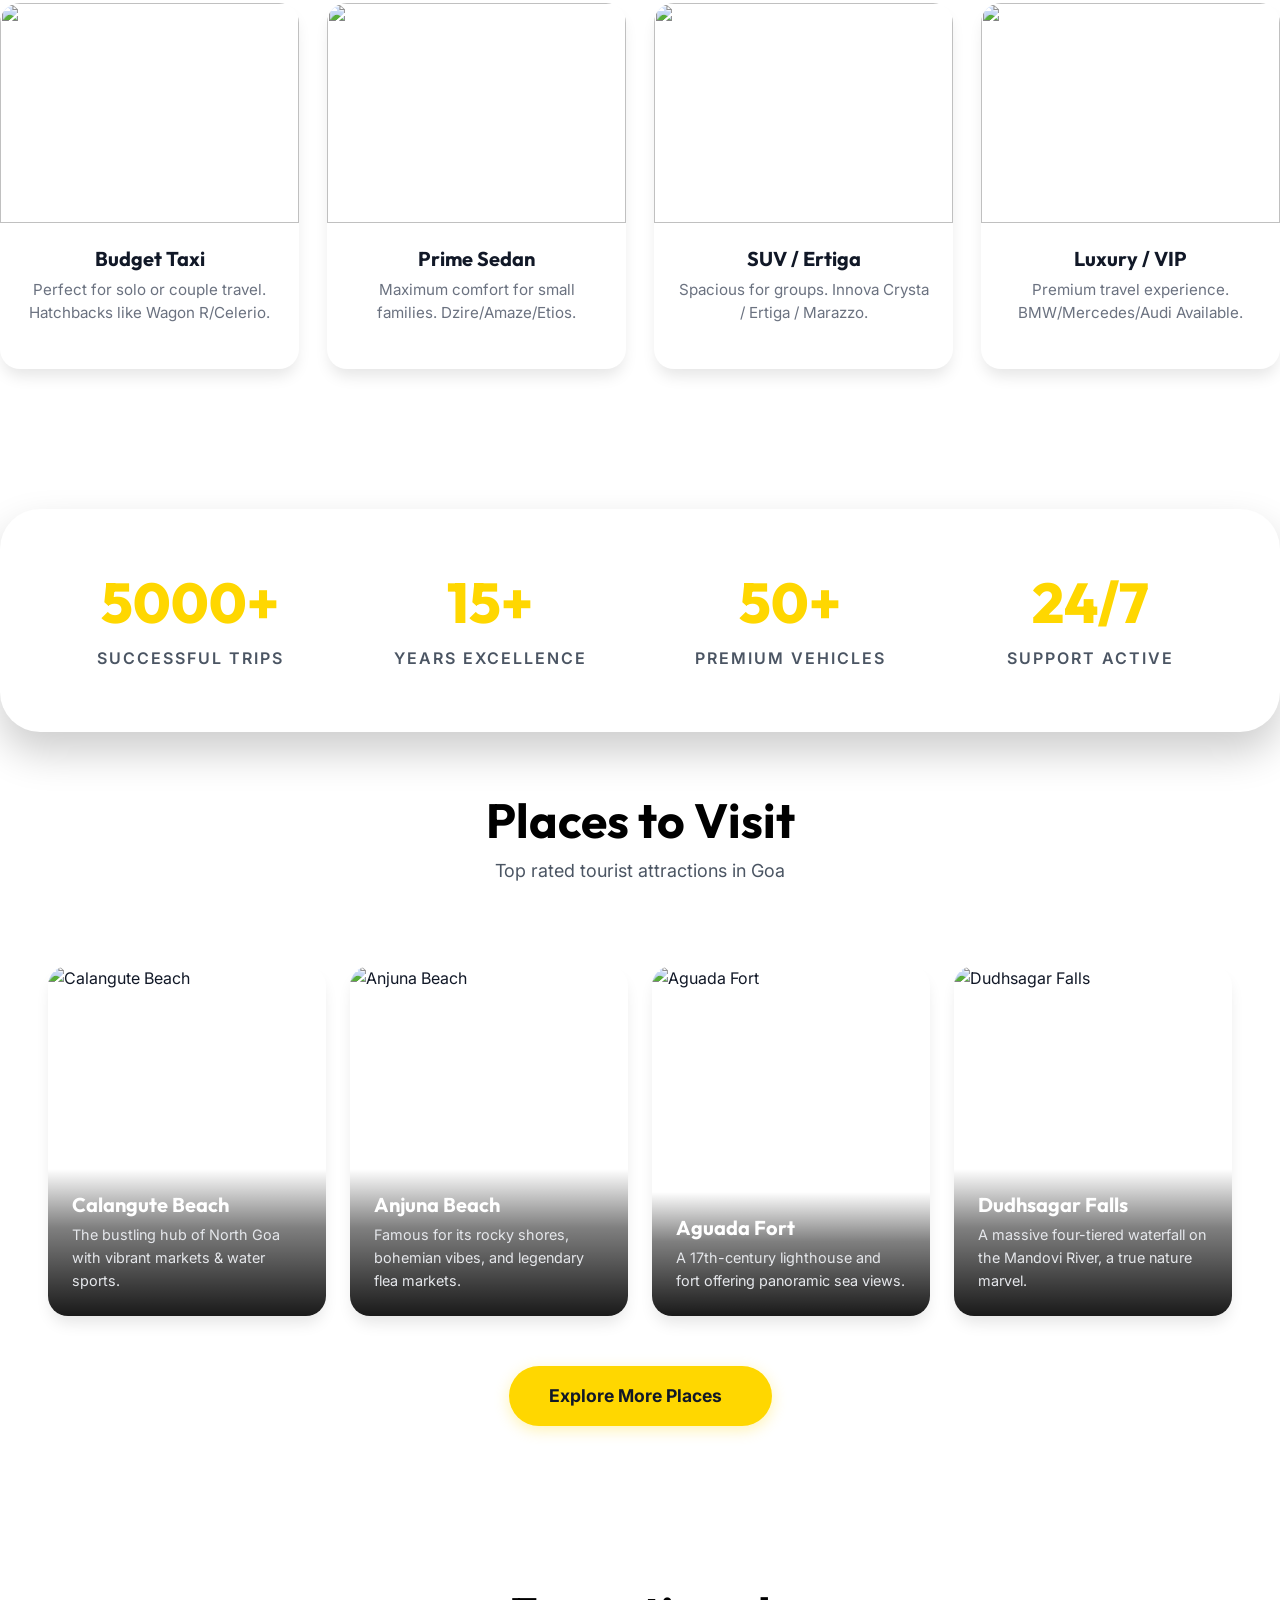
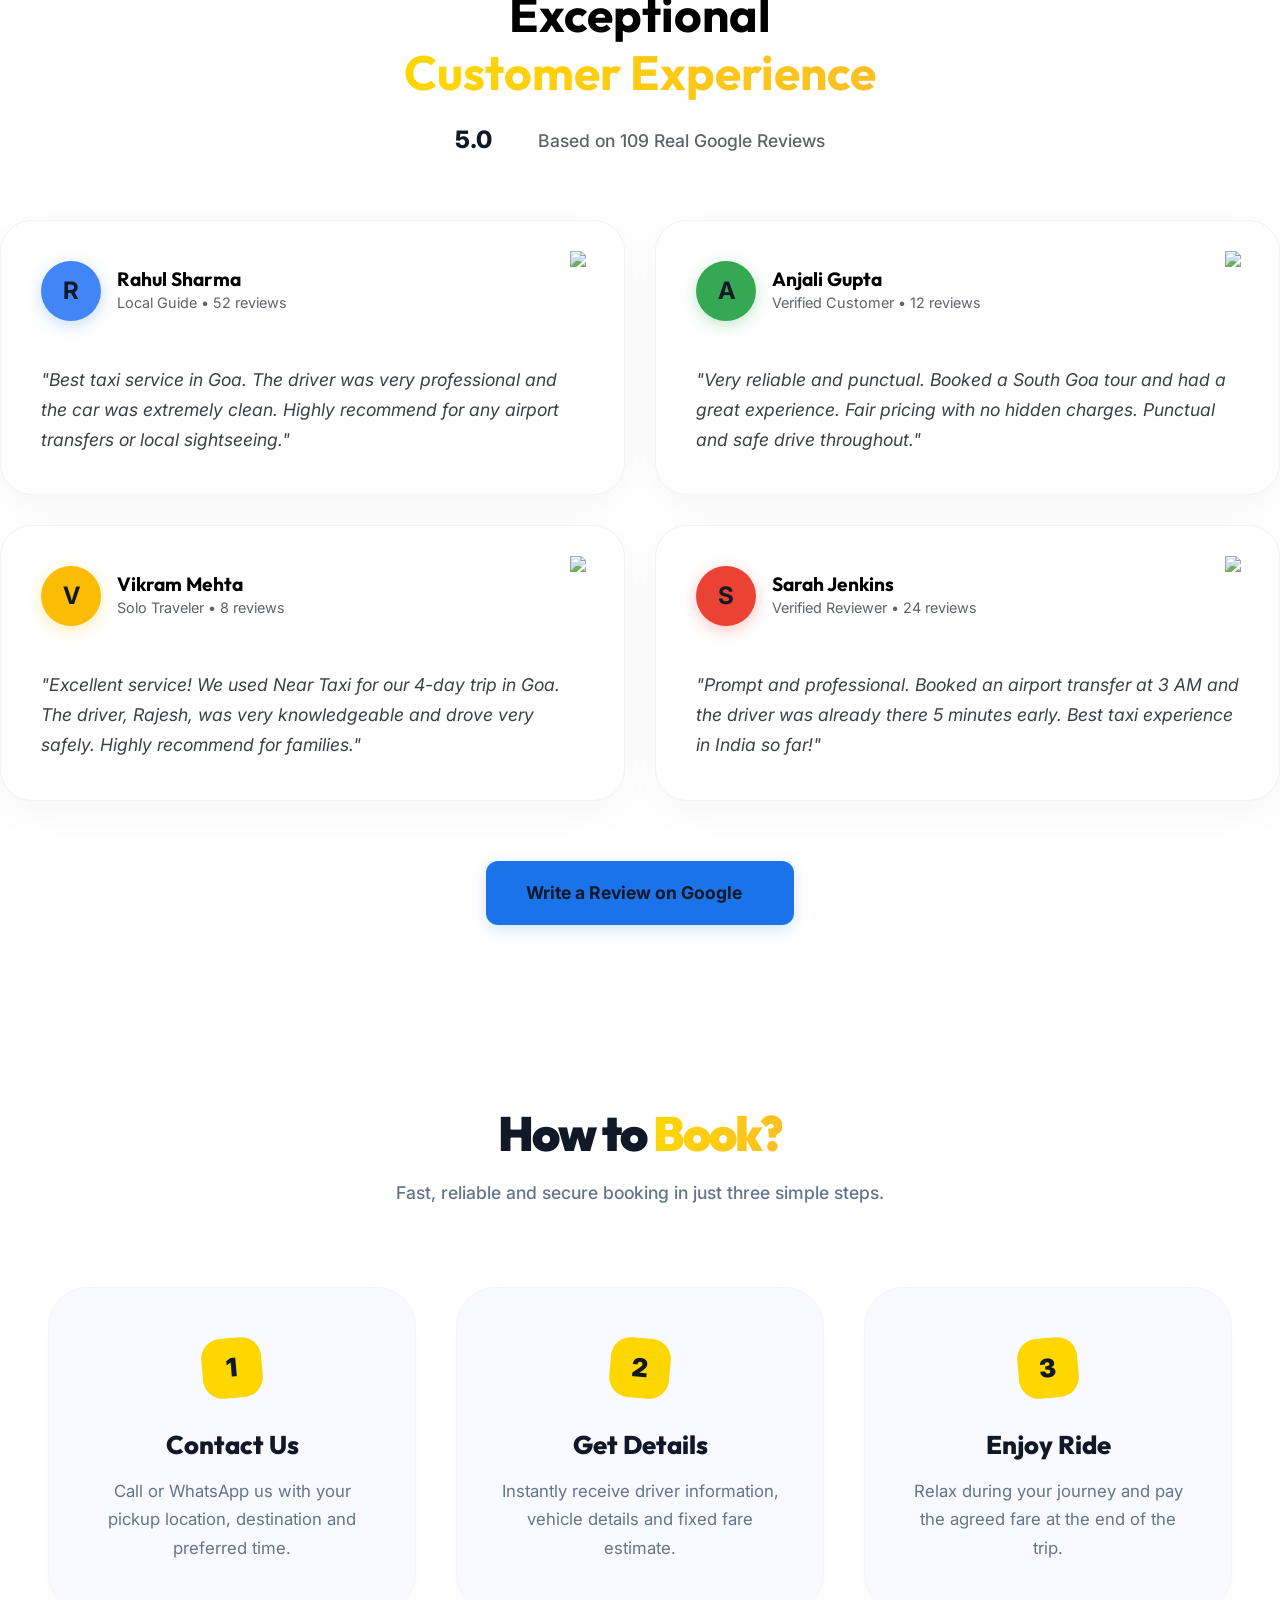
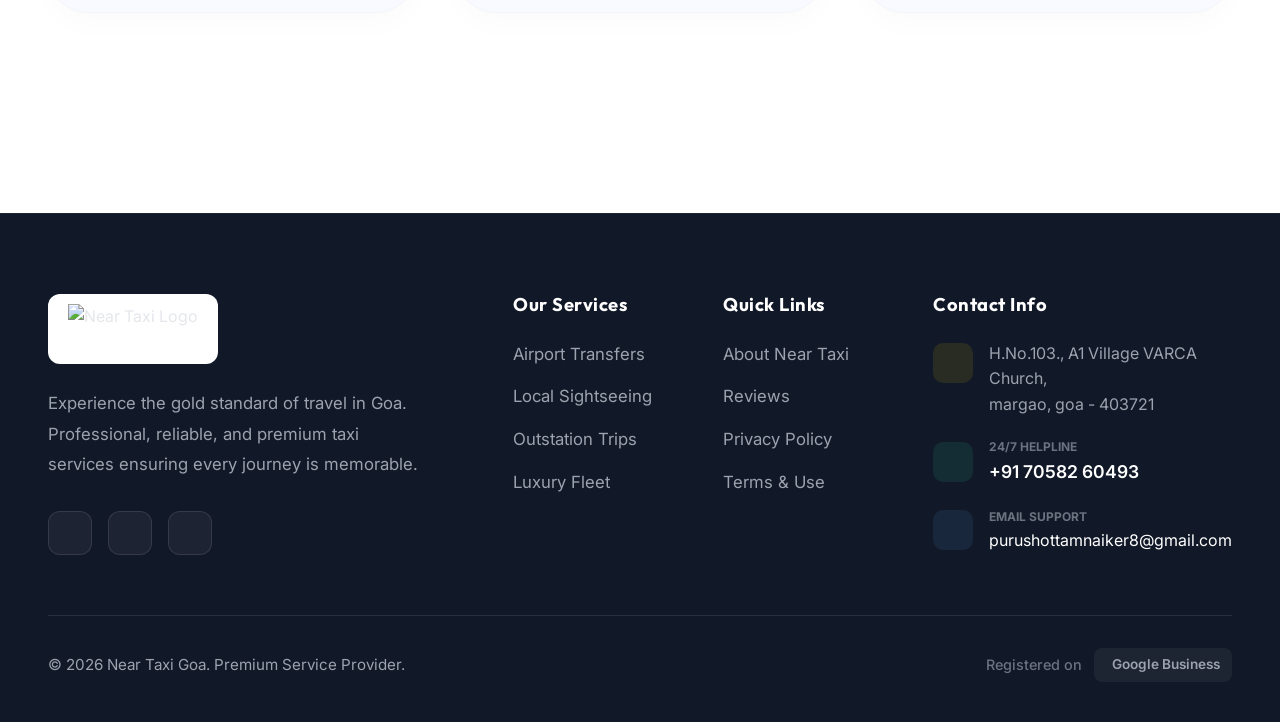
==== commit adc482a4: "enhanced" ====
--- a/index.html
+++ b/index.html
@@ -18,7 +18,7 @@
     <script src="https://unpkg.com/@phosphor-icons/web" defer></script>
 
     <!-- Animations (AOS) -->
-    <link href="https://unpkg.com/aos@2.3.1/dist/aos.css" rel="stylesheet">
+    <link href="https://cdnjs.cloudflare.com/ajax/libs/aos/2.3.4/aos.css" rel="stylesheet">
 
     <!-- Mobile-Specific Forced Layouts -->
     <style>
@@ -1879,19 +1879,11 @@
     </div>
 
     <!-- Scripts -->
-    <script src="https://unpkg.com/aos@2.3.1/dist/aos.js" defer></script>
+    <script src="https://cdnjs.cloudflare.com/ajax/libs/aos/2.3.4/aos.js" defer></script>
     <script src="https://cdnjs.cloudflare.com/ajax/libs/lottie-web/5.12.2/lottie.min.js" defer></script>
-    <script src="js/main.js?v=2.1" defer></script>
+    <script src="js/lambo-data.js" defer></script>
+    <script src="js/main.js?v=3.1" defer></script>
     <script>
-        // Initialize AOS with faster speeds to avoid slow loading
-        if (typeof AOS !== 'undefined') {
-            AOS.init({
-                duration: 500, // Reduced from 800 for snappier appearance
-                once: true,
-                offset: 50     // Trigger sooner when scrolling
-            });
-        }
-
         // Scroll Progress Bar Logic
         window.addEventListener('scroll', () => {
             const winScroll = document.body.scrollTop || document.documentElement.scrollTop;
@@ -1917,14 +1909,10 @@
                     const count = +counter.innerText;
                     const increment = target / speed;
 
-                    if (count < target) {
-                        counter.innerText = Math.ceil(count + increment);
-                        setTimeout(updateCount, 1);
-                    } else {
+                    if (count < target) { counter.innerText = Math.ceil(count + increment); setTimeout(updateCount, 1); } else {
                         counter.innerText = target;
                     }
-                };
-                updateCount();
+                }; updateCount();
             });
         };
 
@@ -1939,6 +1927,19 @@
             observer.observe(statsSection);
         }
     </script>
+    <script>
+        // Emergency Force AOS Initialization if main.js fails for any reason
+        document.addEventListener('DOMContentLoaded', () => {
+            const forceAOS = () => {
+                if (typeof AOS !== 'undefined') {
+                    AOS.init({ duration: 600, once: true, offset: 50 });
+                    AOS.refresh();
+                }
+            };
+            setTimeout(forceAOS, 1500); // 1.5s after DOM is ready
+            setTimeout(forceAOS, 5000); // 5s fallback for slow networks
+        });
+    </script>
 </body>
 
 </html>
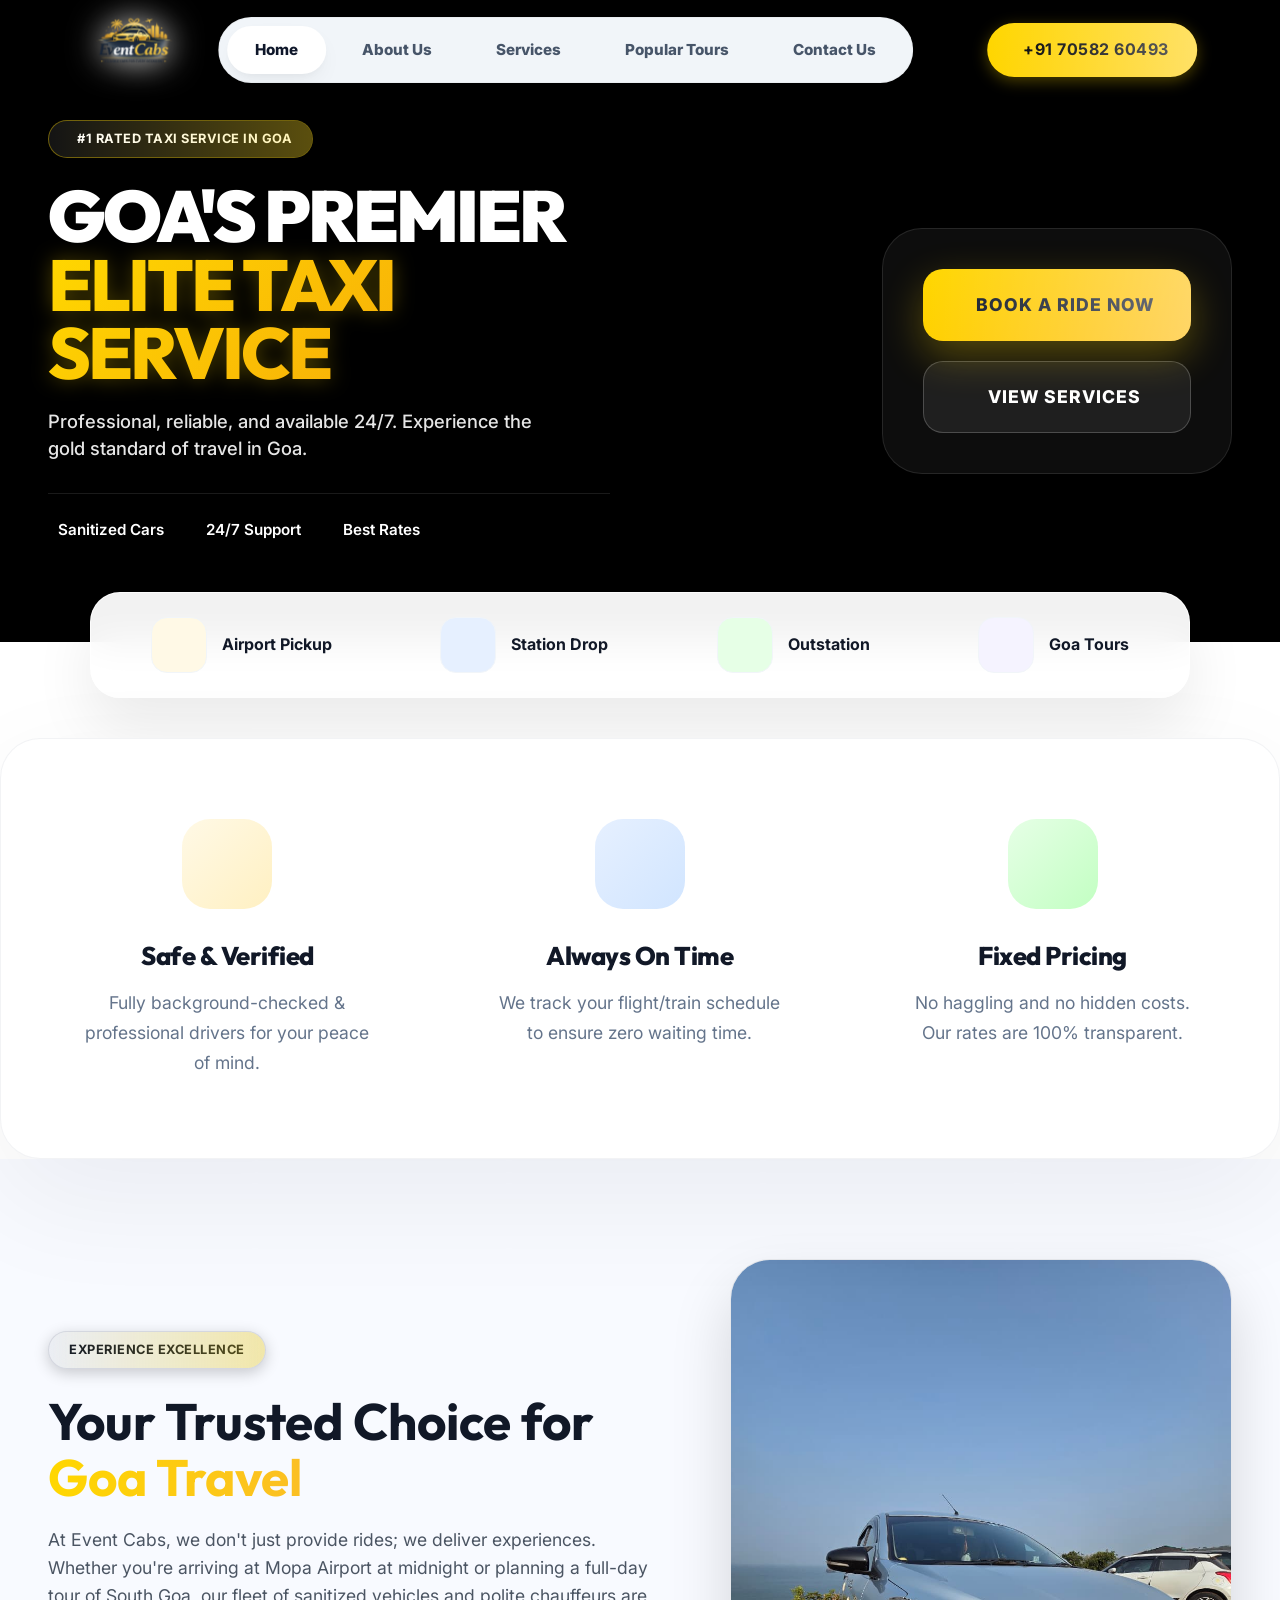
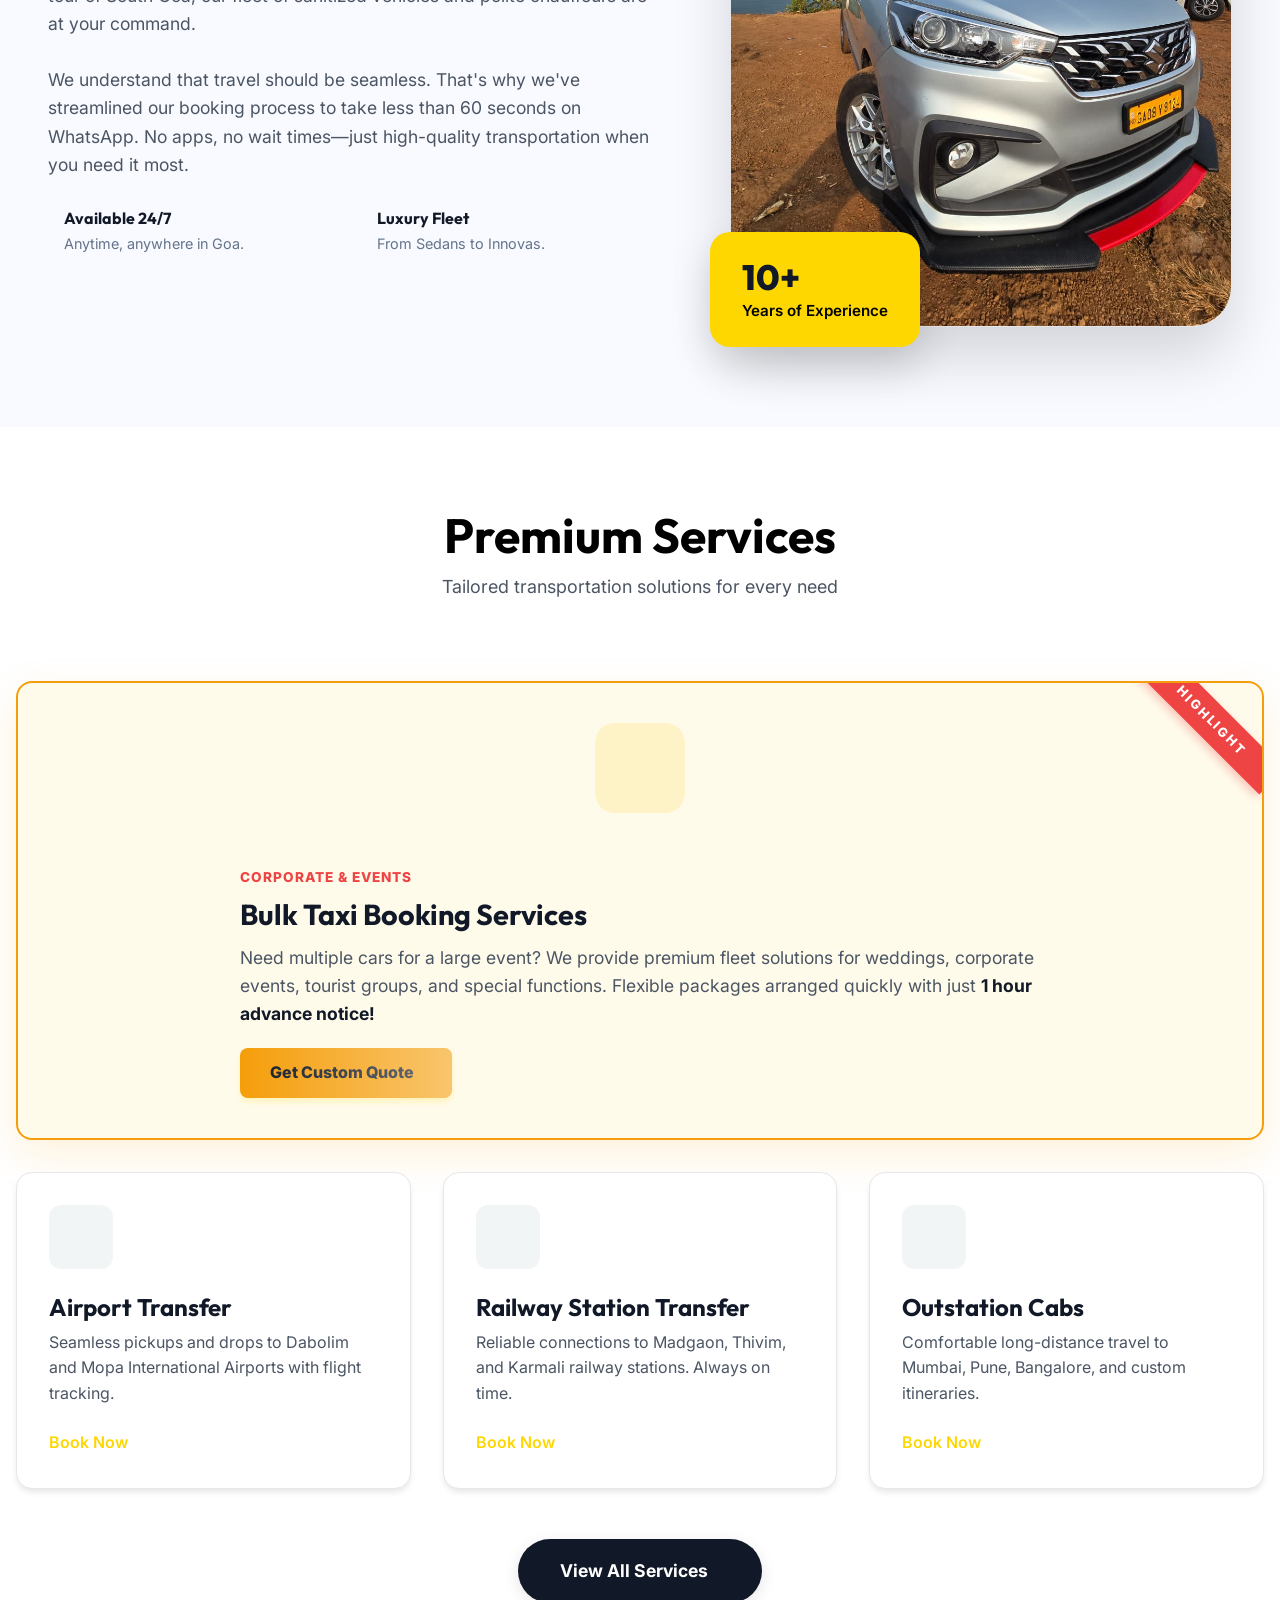
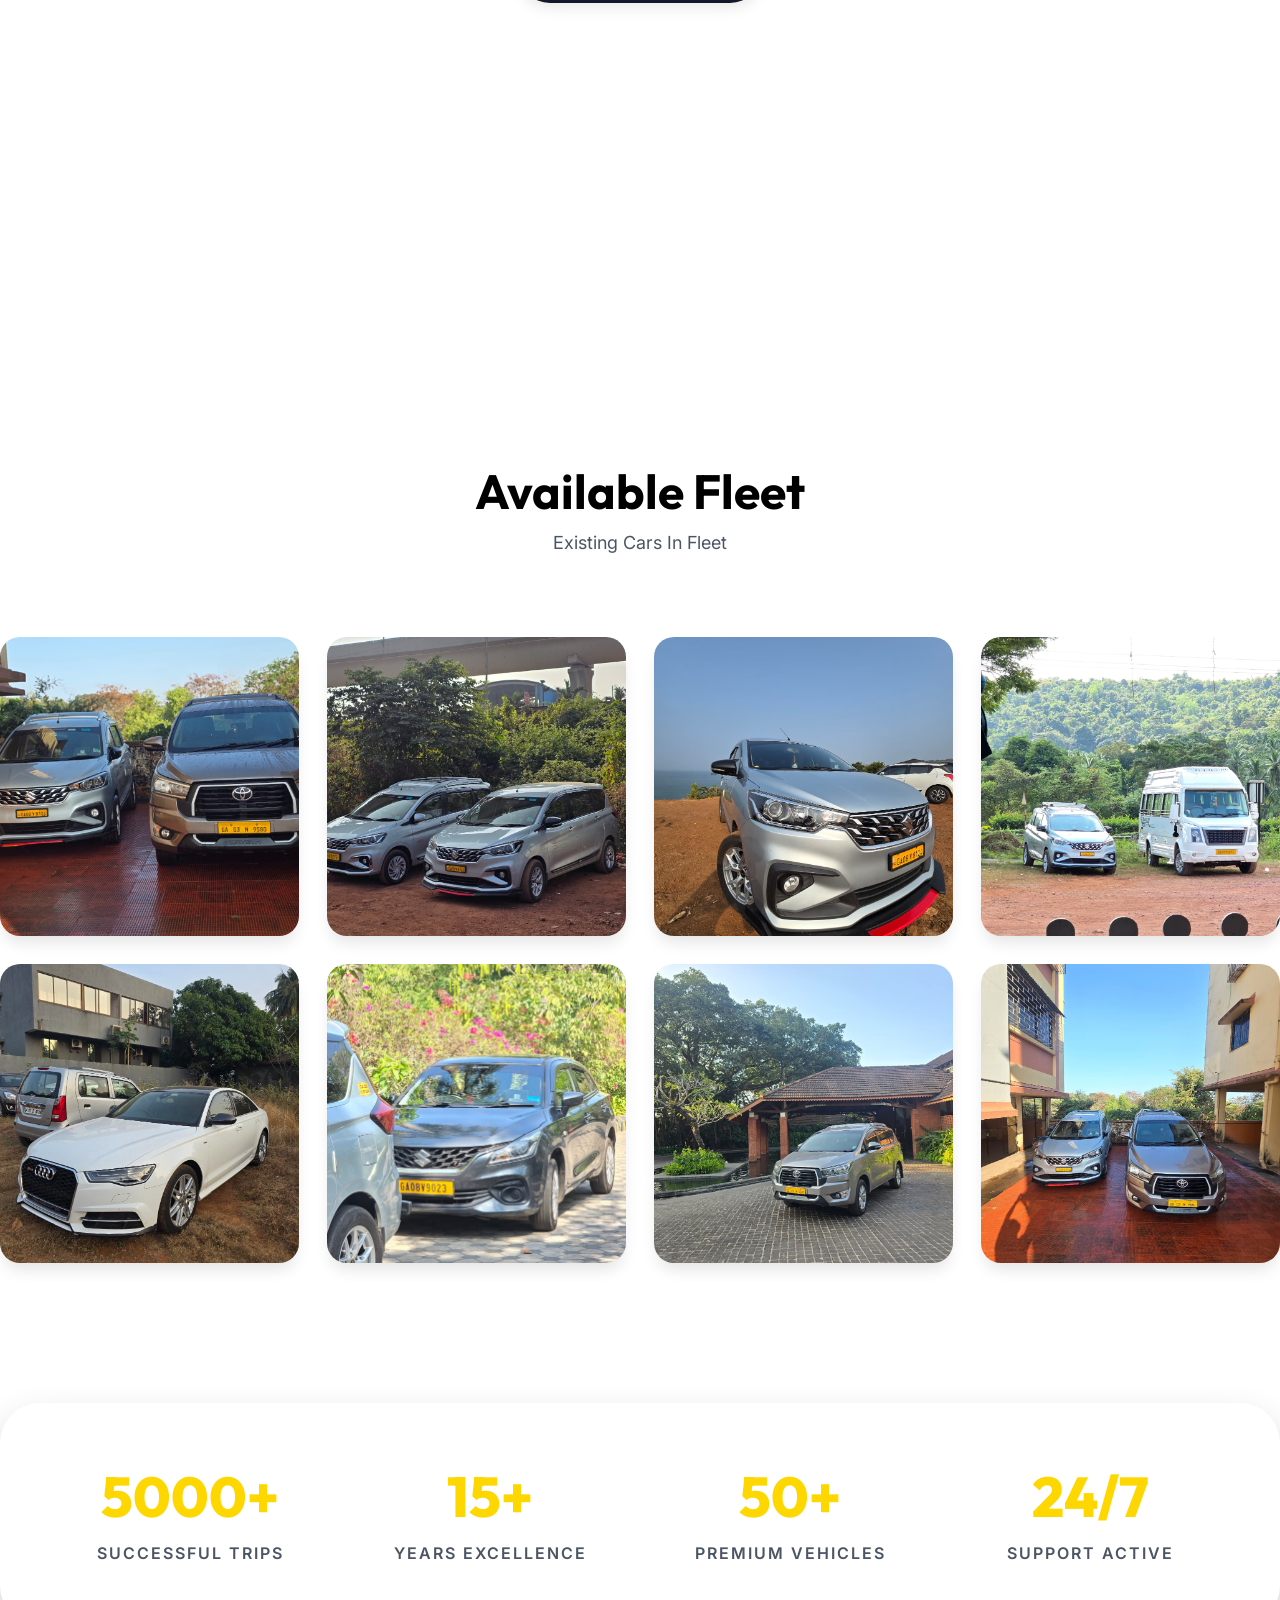
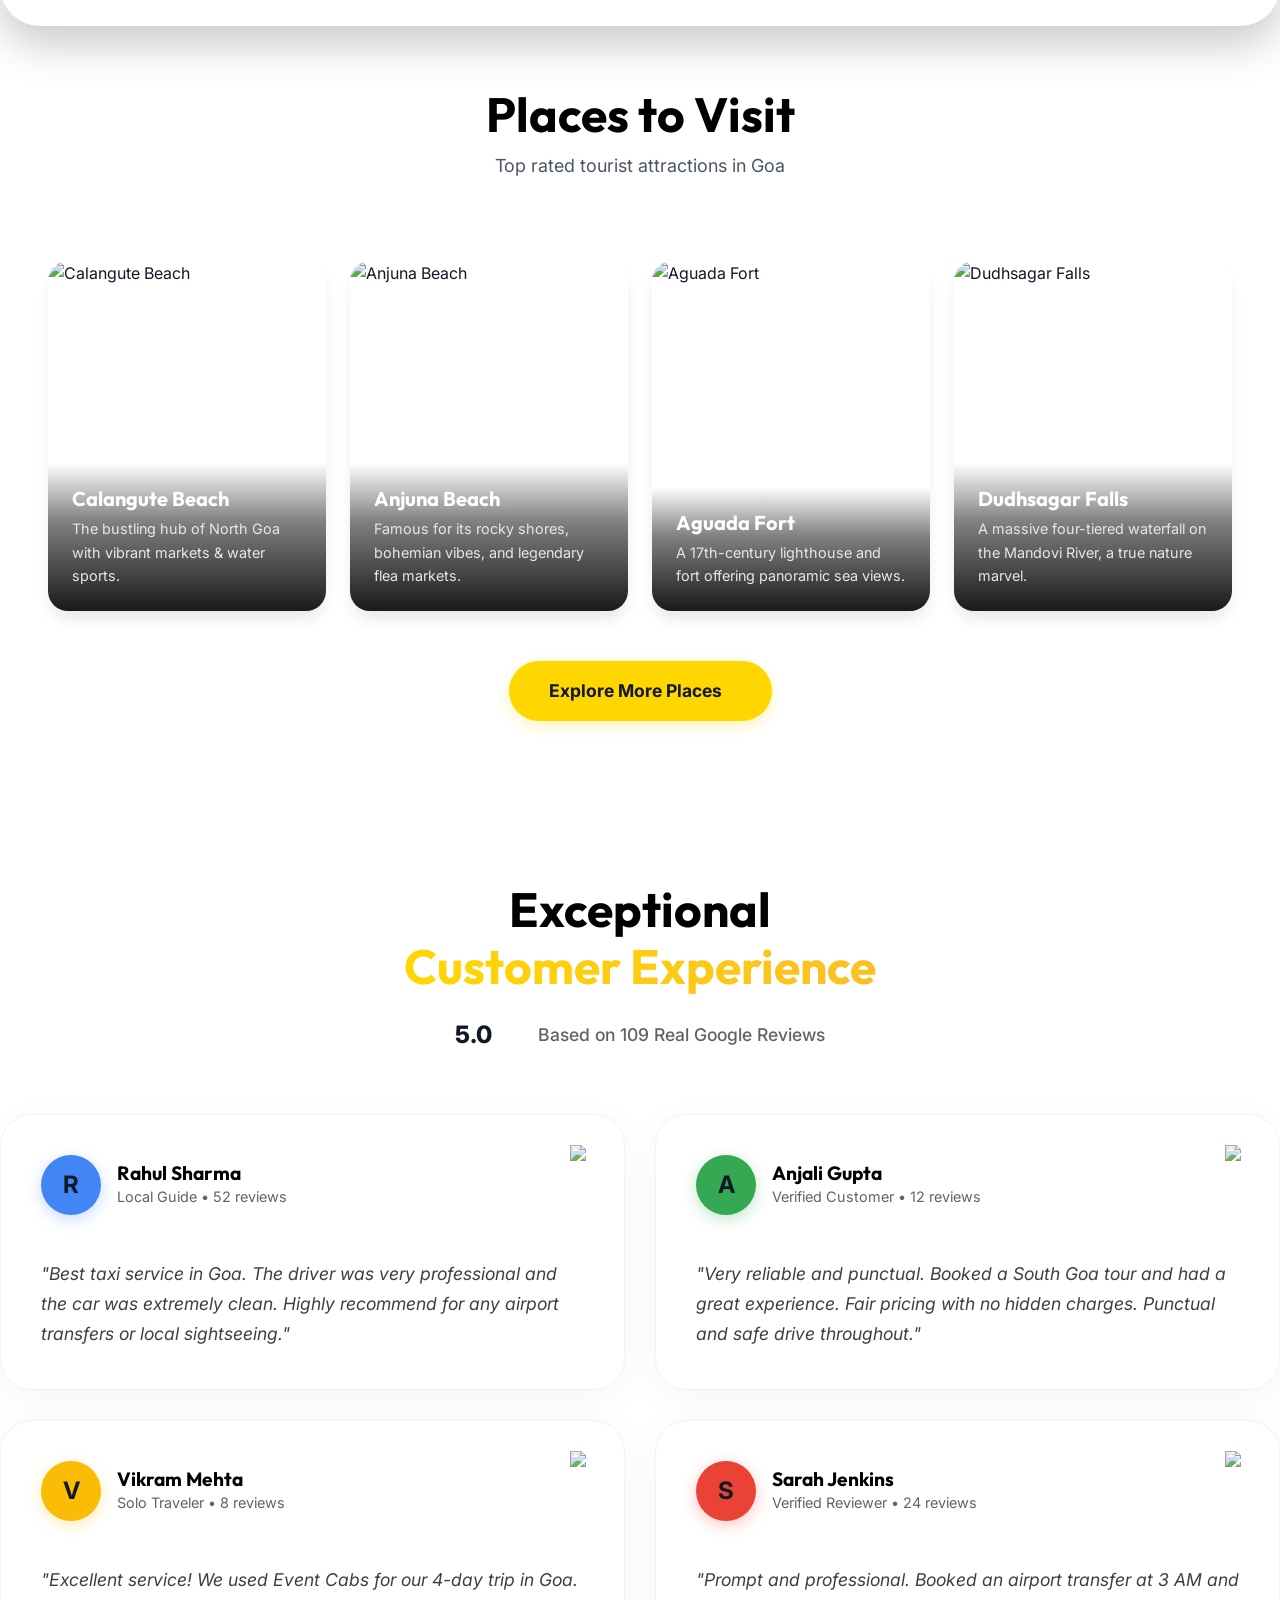
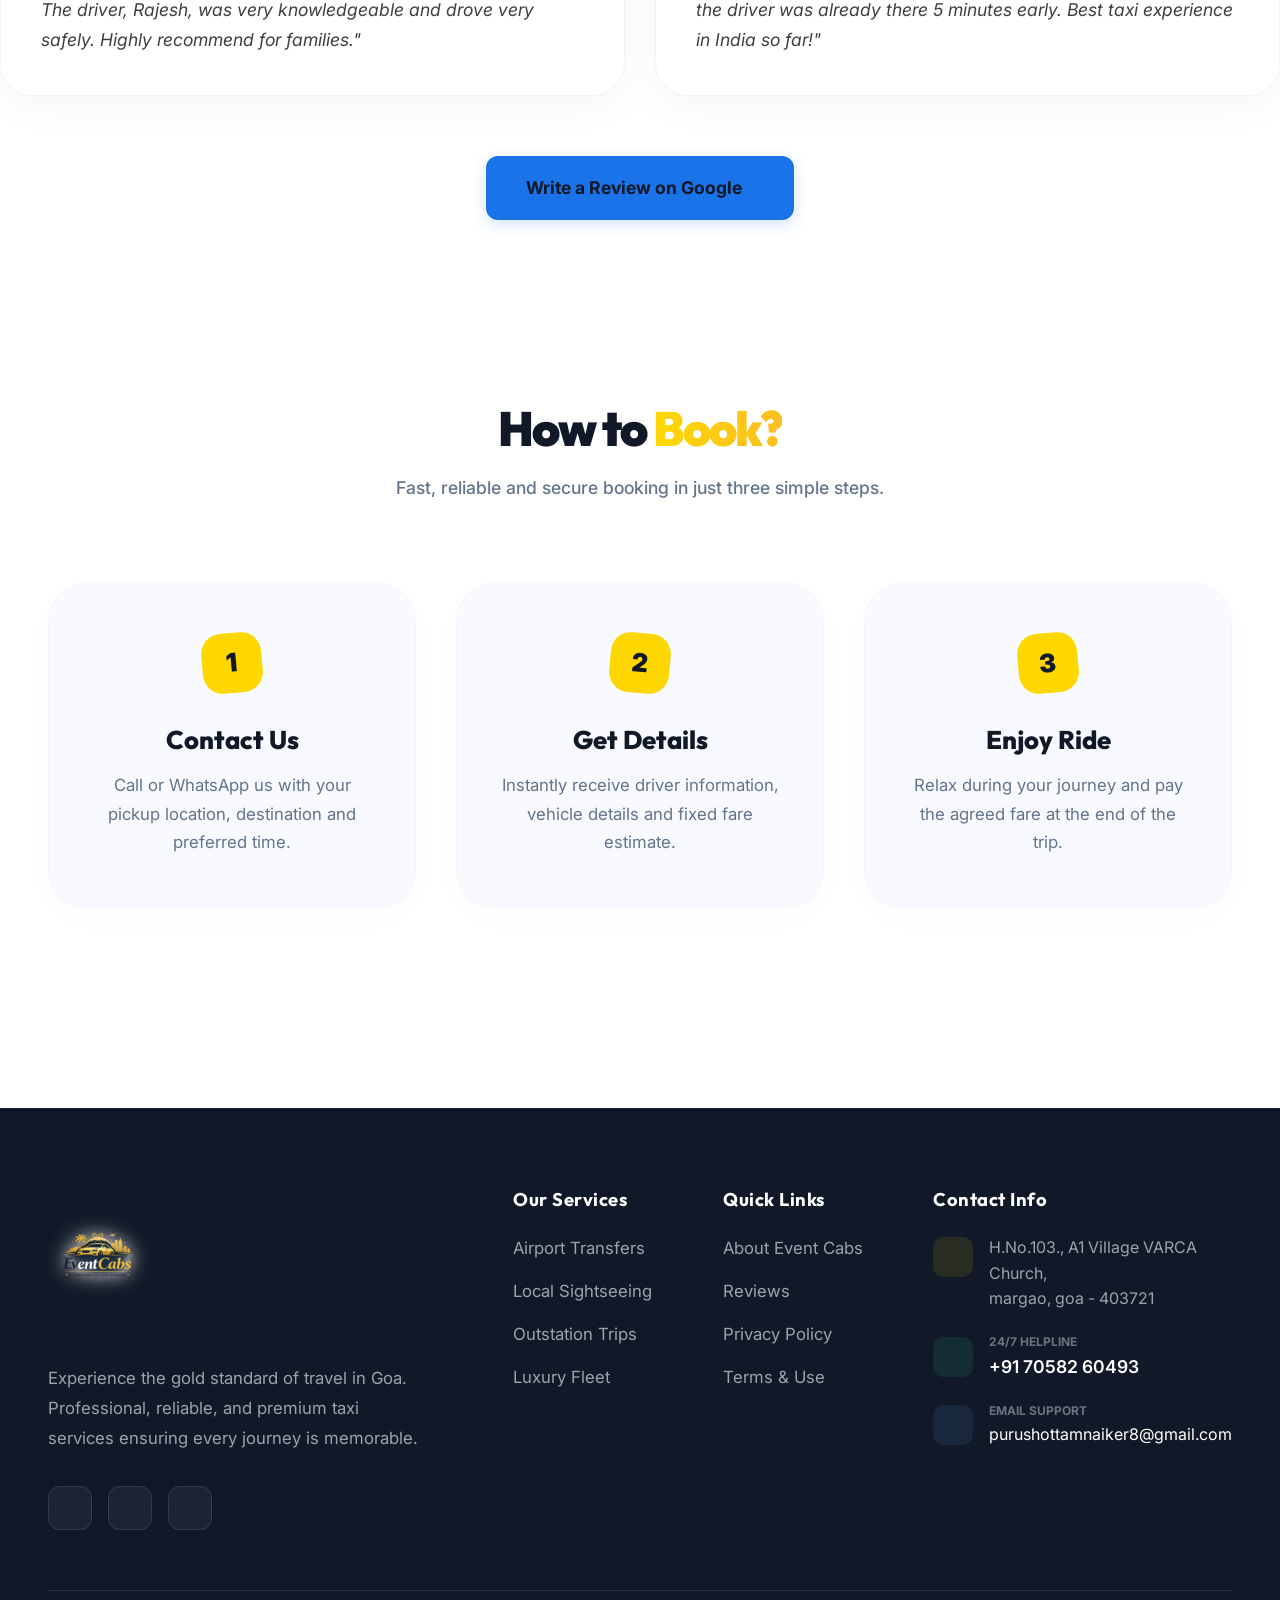
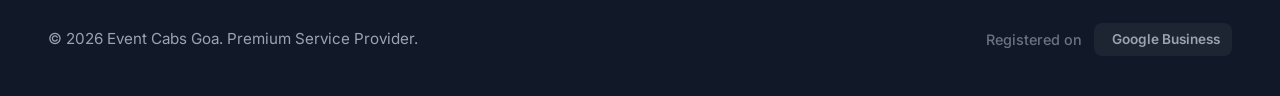
==== commit 10668220: "update" ====
--- a/index.html
+++ b/index.html
@@ -4,9 +4,9 @@
 <head>
     <meta charset="UTF-8">
     <meta name="viewport" content="width=device-width, initial-scale=1.0, maximum-scale=1.0, user-scalable=no">
-    <title>Near Taxi Service | Premium Design Taxi in Goa</title>
+    <title>Event Cabs Service | Premium Design Taxi in Goa</title>
     <meta name="description"
-        content="Book trusted, professional taxis in Goa. 24/7 Service, No Hidden Charges. Experience the best travel with Near Taxi Service.">
+        content="Book trusted, professional taxis in Goa. 24/7 Service, No Hidden Charges. Experience the best travel with Event Cabs Service.">
     <meta name="theme-color" content="#FFFFFF">
 
     <!-- Design System -->
@@ -92,8 +92,8 @@
         <!-- Header -->
         <header class="mobile-header bg-glass">
             <div class="logo">
-                <a href="index.html"><img src="assets/logo.png" alt="Near Taxi Logo"
-                        style="height: 48px; width: auto; max-width: 150px; object-fit: contain; margin-left: 0;"></a>
+                <a href="index.html"><img src="assets/logo.png" alt="Event Cabs Logo"
+                        style="height: 140px; width: auto; max-width: 300px; object-fit: contain; margin-left: -10px;"></a>
             </div>
             <div class="actions">
                 <a href="tel:+917058260493" class="icon-btn primary">
@@ -109,8 +109,8 @@
         <div class="mobile-menu-overlay" id="mobile-menu">
             <div class="menu-content">
                 <div class="menu-header">
-                    <img src="assets/logo.png" alt="Near Taxi Logo"
-                        style="height: 48px; width: auto; max-width: 150px; object-fit: contain; margin-left: 0;">
+                    <img src="assets/logo.png" alt="Event Cabs Logo"
+                        style="height: 100px; width: auto; max-width: 250px; object-fit: contain; margin-left: -5px;">
                     <button class="close-menu" id="menu-close">
                         <i class="ph ph-x"></i>
                     </button>
@@ -225,7 +225,7 @@
         <!-- Why Choose Us Grid (Mobile Overhaul) -->
         <section style="margin: 60px 0 40px; padding: 0;" data-aos="fade-up">
             <!-- <div class="section-header" style="justify-content: center; margin-bottom: 32px; text-align: center;">
-                <h2 style="color: #000; font-size: 1.8rem; font-weight: 800; line-height: 1.2;">The Near Taxi<br><span
+                <h2 style="color: #000; font-size: 1.8rem; font-weight: 800; line-height: 1.2;">The Event Cabs<br><span
                         class="text-accent" style="color: var(--color-primary);">Difference</span></h2>
             </div> -->
 
@@ -281,7 +281,7 @@
 
                     <p
                         style="font-size: 0.9rem; color: #64748B; line-height: 1.7; margin-bottom: 32px; font-weight: 500;">
-                        At Near Taxi, we don't just provide rides; we deliver memories. Whether it's a midnight airport
+                        At Event Cabs, we don't just provide rides; we deliver memories. Whether it's a midnight airport
                         arrival or a full-day Goa tour, our elite fleet and expert chauffeurs are always at your
                         service.
                     </p>
@@ -321,8 +321,8 @@
                     <div class="mobile-experience-visual" style="position: relative; margin: 40px 0;">
                         <div
                             style="border-radius: 35px; overflow: hidden; box-shadow: 0 30px 60px rgba(0,0,0,0.12); border: 2px solid #FFFFFF; position: relative;">
-                            <img src="assets/driver_mockup.png" alt="Professional Driver"
-                                style="width: 100%; display: block; filter: brightness(0.95);">
+                            <img src="assets/fleet/img3.jpeg" alt="Professional Driver"
+                                style="width: 100%; height: 350px; object-fit: cover; object-position: center; display: block; filter: brightness(0.95);">
                             <!-- Glass Overlay Shimmer -->
                             <div
                                 style="position: absolute; top: 0; left: 0; width: 100%; height: 100%; background: linear-gradient(45deg, transparent 40%, rgba(255,255,255,0.1) 50%, transparent 60%); z-index: 1;">
@@ -364,6 +364,30 @@
             </div>
 
             <div style="display: grid; grid-template-columns: 1fr; gap: 24px;">
+                <!-- Highlighted Bulk Service -->
+                <div class="service-card-modern"
+                    style="border: 2px solid #F59E0B; background: #FFFBEB; box-shadow: 0 10px 30px rgba(245, 158, 11, 0.15);">
+                    <div
+                        style="position: absolute; top: 12px; right: -30px; background: #EF4444; color: white; padding: 4px 30px; font-size: 0.65rem; font-weight: 800; transform: rotate(45deg); letter-spacing: 1px;">
+                        HIGHLIGHT
+                    </div>
+                    <div class="service-icon-box"
+                        style="background: #FEF3C7; color: #F59E0B; position: relative; overflow: hidden; margin-top: 10px;">
+                        <i class="ph ph-users-three"></i>
+                    </div>
+                    <div class="service-content">
+                        <div
+                            style="color: #EF4444; font-size: 0.7rem; font-weight: 800; text-transform: uppercase; margin-bottom: 4px; letter-spacing: 1px;">
+                            Special Service</div>
+                        <h3 style="color: #111827;">Bulk Taxi Booking</h3>
+                        <p style="color: #4B5563;">Providing multiple cars for weddings, corporate events, tourist
+                            groups, and special functions. Arranged quickly with just <strong>1 hour advance
+                                notice.</strong></p>
+                        <a href="https://wa.me/917058260493" class="service-cta" style="color: #B45309;">Book Multiple
+                            Cars <i class="ph ph-arrow-right"></i></a>
+                    </div>
+                </div>
+
                 <!-- Service 1 -->
                 <div class="service-card-modern">
                     <div class="service-icon-box">
@@ -420,87 +444,41 @@
                 style="display: flex; flex-direction: column; align-items: center; text-align: center; margin-bottom: 40px;">
                 <h2
                     style="font-size: 1.8rem; color: #111827; font-weight: 900; margin-bottom: 8px; letter-spacing: -1px; line-height: 1.2;">
-                    Our <span class="text-accent">Elite Fleet</span>
+                    Our <span class="text-accent">Available Fleet</span>
                 </h2>
                 <p
                     style="font-size: 0.8rem; color: #64748B; font-weight: 600; text-transform: uppercase; letter-spacing: 1.5px;">
-                    Budget to Luxury Options
+                    Existing Cars In Fleet
                 </p>
             </div>
 
-            <div class="mobile-fleet-grid">
-                <!-- Vehicle 1: Budget -->
-                <div class="fleet-card-modern">
-                    <div class="fleet-image-wrap"
-                        style="position: relative; border-radius: 20px; overflow: hidden; box-shadow: 0 10px 25px rgba(0,0,0,0.06);">
-                        <img src="assets/fleet_budget.png" alt="Budget Taxi">
-                        <div class="fleet-type-tag"
-                            style="position: absolute; top: 10px; left: 10px; background: rgba(255,255,255,0.95); padding: 3px 10px; border-radius: 100px; font-size: 0.6rem; font-weight: 800; color: #111827; text-transform: uppercase;">
-                            Economy</div>
-                    </div>
-                    <div class="fleet-info" style="padding: 12px 0 0; text-align: center;">
-                        <h3 style="font-size: 0.95rem; color: #111827; font-weight: 800; margin-bottom: 2px;">Budget
-                            Taxi
-                        </h3>
-                        <p style="font-size: 0.7rem; color: #64748B; margin-bottom: 0; line-height: 1.3;">Wagon R /
-                            Celerio</p>
-                    </div>
-                </div>
-
-                <!-- Vehicle 2: Sedan -->
-                <div class="fleet-card-modern">
-                    <div class="fleet-image-wrap"
-                        style="position: relative; border-radius: 20px; overflow: hidden; box-shadow: 0 10px 25px rgba(0,0,0,0.06);">
-                        <img src="assets/fleet_sedan.png" alt="Prime Sedan">
-                        <div class="fleet-type-tag"
-                            style="position: absolute; top: 10px; left: 10px; background: rgba(255,255,255,0.95); padding: 3px 10px; border-radius: 100px; font-size: 0.6rem; font-weight: 800; color: #111827; text-transform: uppercase;">
-                            Comfort</div>
-                    </div>
-                    <div class="fleet-info" style="padding: 12px 0 0; text-align: center;">
-                        <h3 style="font-size: 0.95rem; color: #111827; font-weight: 800; margin-bottom: 2px;">Prime
-                            Sedan
-                        </h3>
-                        <p style="font-size: 0.7rem; color: #64748B; margin-bottom: 0; line-height: 1.3;">Dzire / Amaze
-                            / Etios</p>
-                    </div>
-                </div>
-
-                <!-- Vehicle 3: SUV -->
-                <div class="fleet-card-modern">
-                    <div class="fleet-image-wrap"
-                        style="position: relative; border-radius: 20px; overflow: hidden; box-shadow: 0 10px 25px rgba(0,0,0,0.06);">
-                        <img src="assets/fleet_suv.png" alt="SUV Ertiga">
-                        <div class="fleet-type-tag"
-                            style="position: absolute; top: 10px; left: 10px; background: rgba(255,255,255,0.95); padding: 3px 10px; border-radius: 100px; font-size: 0.6rem; font-weight: 800; color: #111827; text-transform: uppercase;">
-                            Family</div>
-                    </div>
-                    <div class="fleet-info" style="padding: 12px 0 0; text-align: center;">
-                        <h3 style="font-size: 0.95rem; color: #111827; font-weight: 800; margin-bottom: 2px;">SUV /
-                            Ertiga</h3>
-                        <p style="font-size: 0.7rem; color: #64748B; margin-bottom: 0; line-height: 1.3;">Innova /
-                            Ertiga / Marazzo</p>
-                    </div>
-                </div>
-
-                <!-- Vehicle 4: Luxury -->
-                <div class="fleet-card-modern">
-                    <div class="fleet-image-wrap"
-                        style="position: relative; border-radius: 20px; overflow: hidden; box-shadow: 0 10px 25px rgba(0,0,0,0.06);">
-                        <img src="assets/fleet_luxury.png" alt="Luxury VIP">
-                        <div class="fleet-type-tag"
-                            style="position: absolute; top: 10px; left: 10px; background: rgba(255,255,255,0.95); padding: 3px 10px; border-radius: 100px; font-size: 0.6rem; font-weight: 800; color: #111827; text-transform: uppercase;">
-                            Premium</div>
-                    </div>
-                    <div class="fleet-info" style="padding: 12px 0 0; text-align: center;">
-                        <h3 style="font-size: 0.95rem; color: #111827; font-weight: 800; margin-bottom: 2px;">Luxury /
-                            VIP</h3>
-                        <p style="font-size: 0.7rem; color: #64748B; margin-bottom: 0; line-height: 1.3;">BMW / Mercedes
-                            / Audi</p>
-                    </div>
-                </div>
-            </div>
-
-            <!-- Explore Full Fleet Button -->
+            <div class="mobile-fleet-grid" style="display: grid; grid-template-columns: repeat(2, 1fr); gap: 16px;">
+                <div style="border-radius: 16px; overflow: hidden; box-shadow: 0 4px 15px rgba(0,0,0,0.05);">
+                    <img src="assets/fleet/img1.jpeg" alt="Fleet Image 1"
+                        style="width: 100%; aspect-ratio: 1 / 1; object-fit: cover; object-position: center; display: block;">
+                </div>
+                <div style="border-radius: 16px; overflow: hidden; box-shadow: 0 4px 15px rgba(0,0,0,0.05);">
+                    <img src="assets/fleet/img2.jpeg" alt="Fleet Image 2"
+                        style="width: 100%; aspect-ratio: 1 / 1; object-fit: cover; object-position: center; display: block;">
+                </div>
+                <div style="border-radius: 16px; overflow: hidden; box-shadow: 0 4px 15px rgba(0,0,0,0.05);">
+                    <img src="assets/fleet/img3.jpeg" alt="Fleet Image 3"
+                        style="width: 100%; aspect-ratio: 1 / 1; object-fit: cover; object-position: center; display: block;">
+                </div>
+                <div style="border-radius: 16px; overflow: hidden; box-shadow: 0 4px 15px rgba(0,0,0,0.05);">
+                    <img src="assets/fleet/img4.jpeg" alt="Fleet Image 4"
+                        style="width: 100%; aspect-ratio: 1 / 1; object-fit: cover; object-position: center; display: block;">
+                </div>
+                <div style="border-radius: 16px; overflow: hidden; box-shadow: 0 4px 15px rgba(0,0,0,0.05);">
+                    <img src="assets/fleet/img5.jpeg" alt="Fleet Image 5"
+                        style="width: 100%; aspect-ratio: 1 / 1; object-fit: cover; object-position: center; display: block;">
+                </div>
+                <div style="border-radius: 16px; overflow: hidden; box-shadow: 0 4px 15px rgba(0,0,0,0.05);">
+                    <img src="assets/fleet/img6.jpeg" alt="Fleet Image 6"
+                        style="width: 100%; aspect-ratio: 1 / 1; object-fit: cover; object-position: center; display: block;">
+                </div>
+            </div>
+
             <!-- <div style="text-align: center; margin-top: 50px;">
                 <a href="fleet.html"
                     style="display: inline-flex; align-items: center; gap: 12px; background: #111827; color: #FFFFFF; padding: 18px 40px; border-radius: 100px; font-weight: 800; text-decoration: none; font-size: 1rem; box-shadow: 0 15px 30px rgba(0,0,0,0.15);">
@@ -774,7 +752,7 @@
 
                         <p
                             style="font-size: 0.9rem; color: #3C4043; line-height: 1.6; margin: 0; font-weight: 400; font-style: italic;">
-                            "Excellent service! We used Near Taxi for our 4-day trip in Goa. The driver, Rajesh, was
+                            "Excellent service! We used Event Cabs for our 4-day trip in Goa. The driver, Rajesh, was
                             very knowledgeable and drove very safely. Highly recommend for families."</p>
                     </div>
                 </div>
@@ -924,8 +902,9 @@
                 <!-- Brand Section -->
                 <div style="text-align: center; margin-bottom: 55px;">
                     <div
-                        style="background: #FFFFFF; display: inline-flex; justify-content: center; align-items: center; padding: 15px 30px; border-radius: 20px; margin-bottom: 28px; box-shadow: 0 15px 40px rgba(0,0,0,0.4);">
-                        <img src="assets/logo.png" alt="Near Taxi Logo" height="52">
+                        style="display: inline-flex; justify-content: center; align-items: center; margin-bottom: 28px;">
+                        <img src="assets/logo.png" alt="Event Cabs Logo"
+                            style="height: 150px; width: auto; object-fit: contain; filter: drop-shadow(0px 0px 10px rgba(255, 255, 255, 0.9));">
                     </div>
                     <p
                         style="font-size: 0.95rem; line-height: 1.8; color: #94A3B8; max-width: 320px; margin: 0 auto 32px; font-weight: 500; letter-spacing: 0.2px;">
@@ -960,7 +939,7 @@
                             style="list-style: none; padding: 0; margin: 0; display: flex; flex-direction: column; gap: 16px;">
                             <li><a href="about.html"
                                     style="color: #94A3B8; text-decoration: none; font-size: 0.95rem; font-weight: 500;">About
-                                    Near Taxi</a></li>
+                                    Event Cabs</a></li>
                             <li><a href="#testimonials"
                                     style="color: #94A3B8; text-decoration: none; font-size: 0.95rem; font-weight: 500;">Reviews</a>
                             </li>
@@ -1026,7 +1005,7 @@
                     style="border-top: 1px solid rgba(255,255,255,0.05); padding-top: 40px; display: flex; flex-direction: column; align-items: center; gap: 24px;">
                     <p
                         style="font-size: 0.85rem; color: #64748B; margin: 0; text-align: center; font-weight: 600; letter-spacing: 0.3px;">
-                        &copy; 2026 Near Taxi Goa. Premium Service Excellence.
+                        &copy; 2026 Event Cabs Goa. Premium Service Excellence.
                     </p>
                     <div
                         style="display: flex; align-items: center; gap: 12px; background: rgba(255,255,255,0.03); padding: 12px 24px; border-radius: 12px; border: 1px solid rgba(255,255,255,0.08); backdrop-filter: blur(10px); -webkit-backdrop-filter: blur(10px);">
@@ -1080,7 +1059,8 @@
         <nav class="desktop-nav">
             <div class="container nav-content">
                 <div class="logo">
-                    <a href="index.html"><img src="assets/logo.png" alt="Near Taxi Logo"></a>
+                    <a href="index.html"><img src="assets/logo.png" alt="Event Cabs Logo"
+                            style="height: 90px; width: auto; transform: scale(1.7); transform-origin: left center; filter: drop-shadow(0px 0px 10px rgba(255, 255, 255, 0.9));"></a>
                 </div>
                 <div class="nav-links">
                     <a href="index.html" class="active">Home</a>
@@ -1210,7 +1190,7 @@
                     <div class="premium-badge badge-dark">Experience Excellence</div>
                     <h2>Your Trusted Choice for <span class="text-accent">Goa Travel</span></h2>
                     <p class="experience-desc">
-                        At Near Taxi, we don't just provide rides; we deliver experiences. Whether you're arriving at
+                        At Event Cabs, we don't just provide rides; we deliver experiences. Whether you're arriving at
                         Mopa Airport at midnight or planning a full-day tour of South Goa, our fleet of sanitized
                         vehicles and polite chauffeurs are at your command.
                         <br><br>
@@ -1237,7 +1217,8 @@
                 </div>
                 <div class="experience-visual" data-aos="fade-left">
                     <div class="image-wrapper">
-                        <img src="assets/driver_mockup.png" alt="Professional Driver">
+                        <img src="assets/fleet/img3.jpeg" alt="Professional Driver"
+                            style="width: 100%; height: 100%; object-fit: cover;">
                     </div>
                     <div class="years-badge">
                         <h4 class="years-count">10+</h4>
@@ -1253,6 +1234,35 @@
                 <p>Tailored transportation solutions for every need</p>
             </div>
             <div class="services-grid">
+                <!-- Highlighted Bulk Service (Desktop) -->
+                <div class="service-card"
+                    style="grid-column: 1 / -1; background: #FFFBEB; border: 2px solid #F59E0B; display: flex; padding: 40px; gap: 30px; text-align: left; align-items: center; position: relative; overflow: hidden; box-shadow: 0 15px 40px rgba(245, 158, 11, 0.15);">
+                    <div
+                        style="position: absolute; top: 20px; right: -35px; background: #EF4444; color: white; padding: 8px 40px; font-size: 0.8rem; font-weight: 800; transform: rotate(45deg); letter-spacing: 2px; text-transform: uppercase; box-shadow: 0 4px 10px rgba(239, 68, 68, 0.3);">
+                        Highlight
+                    </div>
+                    <div class="service-icon"
+                        style="background: #FEF3C7; color: #F59E0B; min-width: 90px; height: 90px; display: flex; align-items: center; justify-content: center; border-radius: 20px; font-size: 3rem; flex-shrink: 0;">
+                        <i class="ph ph-users-three"></i>
+                    </div>
+                    <div>
+                        <div
+                            style="color: #EF4444; font-size: 0.85rem; font-weight: 800; text-transform: uppercase; margin-bottom: 8px; letter-spacing: 1px;">
+                            Corporate & Events</div>
+                        <h3 style="font-size: 1.8rem; margin-bottom: 12px; color: #111827;">Bulk Taxi Booking Services
+                        </h3>
+                        <p
+                            style="font-size: 1.1rem; color: #4B5563; margin-bottom: 20px; max-width: 800px; line-height: 1.6;">
+                            Need multiple cars for a large event? We provide premium fleet solutions for weddings,
+                            corporate events, tourist groups, and special functions. Flexible packages arranged quickly
+                            with just <strong style="color: #111827;">1 hour advance notice!</strong>
+                        </p>
+                        <a href="https://wa.me/917058260493" class="btn btn-primary"
+                            style="background: #F59E0B; color: #111827; border: none; font-weight: 800; padding: 12px 30px;">Get
+                            Custom Quote <i class="ph ph-arrow-right"></i></a>
+                    </div>
+                </div>
+
                 <!-- Service 1 -->
                 <div class="service-card">
                     <div>
@@ -1317,98 +1327,57 @@
         <!-- Our Fleet (Desktop) -->
         <section class="desktop-fleet container" id="fleet" style="padding: 80px 0;">
             <div class="section-title center" data-aos="fade-up">
-                <h2 style="color: #000000 !important;">Our Fleet</h2>
-                <p style="color: #4B5563 !important;">Choose from our wide range of vehicles to suit your comfort and
-                    budget</p>
+                <h2 style="color: #000000 !important;">Available Fleet</h2>
+                <p style="color: #4B5563 !important;">Existing Cars In Fleet</p>
             </div>
             <div class="fleet-grid" style="display: grid; grid-template-columns: repeat(4, 1fr); gap: 28px;">
-                <!-- Budget -->
-                <div class="fleet-item">
-                    <div style="background: #FFFFFF; border-radius: 20px; overflow: hidden; box-shadow: var(--shadow-lg); transition: all 0.3s ease; height: 100%; display: flex; flex-direction: column;"
-                        onmouseover="this.style.transform='translateY(-5px)';"
-                        onmouseout="this.style.transform='translateY(0)';">
-                        <div style="height: 220px; overflow: hidden; position: relative;">
-                            <img src="assets/fleet_budget.png" style="width: 100%; height: 100%; object-fit: cover;">
-                        </div>
-                        <div
-                            style="padding: 24px; text-align: center; flex-grow: 1; display: flex; flex-direction: column; justify-content: space-between;">
-                            <div>
-                                <h3 style="margin-bottom: 8px; color: #111827 !important; font-size: 1.25rem;">Budget
-                                    Taxi</h3>
-                                <p
-                                    style="color: #6B7280 !important; margin-bottom: 20px; font-size: 0.95rem; line-height: 1.5;">
-                                    Perfect
-                                    for solo or couple travel. Hatchbacks like Wagon R/Celerio.</p>
-                            </div>
-
-                        </div>
-                    </div>
-                </div>
-                <!-- Sedan -->
-                <div class="fleet-item">
-                    <div style="background: #FFFFFF; border-radius: 20px; overflow: hidden; box-shadow: var(--shadow-lg); transition: all 0.3s ease; height: 100%; display: flex; flex-direction: column;"
-                        onmouseover="this.style.transform='translateY(-5px)';"
-                        onmouseout="this.style.transform='translateY(0)';">
-                        <div style="height: 220px; overflow: hidden; position: relative;">
-                            <img src="assets/fleet_sedan.png" style="width: 100%; height: 100%; object-fit: cover;">
-                        </div>
-                        <div
-                            style="padding: 24px; text-align: center; flex-grow: 1; display: flex; flex-direction: column; justify-content: space-between;">
-                            <div>
-                                <h3 style="margin-bottom: 8px; color: #111827 !important; font-size: 1.25rem;">Prime
-                                    Sedan</h3>
-                                <p
-                                    style="color: #6B7280 !important; margin-bottom: 20px; font-size: 0.95rem; line-height: 1.5;">
-                                    Maximum
-                                    comfort for small families. Dzire/Amaze/Etios.</p>
-                            </div>
-
-                        </div>
-                    </div>
-                </div>
-                <!-- SUV -->
-                <div class="fleet-item">
-                    <div style="background: #FFFFFF; border-radius: 20px; overflow: hidden; box-shadow: var(--shadow-lg); transition: all 0.3s ease; height: 100%; display: flex; flex-direction: column;"
-                        onmouseover="this.style.transform='translateY(-5px)';"
-                        onmouseout="this.style.transform='translateY(0)';">
-                        <div style="height: 220px; overflow: hidden; position: relative;">
-                            <img src="assets/fleet_suv.png" style="width: 100%; height: 100%; object-fit: cover;">
-                        </div>
-                        <div
-                            style="padding: 24px; text-align: center; flex-grow: 1; display: flex; flex-direction: column; justify-content: space-between;">
-                            <div>
-                                <h3 style="margin-bottom: 8px; color: #111827 !important; font-size: 1.25rem;">SUV /
-                                    Ertiga</h3>
-                                <p
-                                    style="color: #6B7280 !important; margin-bottom: 20px; font-size: 0.95rem; line-height: 1.5;">
-                                    Spacious
-                                    for groups. Innova Crysta / Ertiga / Marazzo.</p>
-                            </div>
-
-                        </div>
-                    </div>
-                </div>
-                <!-- Luxury -->
-                <div class="fleet-item">
-                    <div style="background: #FFFFFF; border-radius: 20px; overflow: hidden; box-shadow: var(--shadow-lg); transition: all 0.3s ease; height: 100%; display: flex; flex-direction: column;"
-                        onmouseover="this.style.transform='translateY(-5px)';"
-                        onmouseout="this.style.transform='translateY(0)';">
-                        <div style="height: 220px; overflow: hidden; position: relative;">
-                            <img src="assets/fleet_luxury.png" style="width: 100%; height: 100%; object-fit: cover;">
-                        </div>
-                        <div
-                            style="padding: 24px; text-align: center; flex-grow: 1; display: flex; flex-direction: column; justify-content: space-between;">
-                            <div>
-                                <h3 style="margin-bottom: 8px; color: #111827 !important; font-size: 1.25rem;">Luxury /
-                                    VIP</h3>
-                                <p
-                                    style="color: #6B7280 !important; margin-bottom: 20px; font-size: 0.95rem; line-height: 1.5;">
-                                    Premium
-                                    travel experience. BMW/Mercedes/Audi Available.</p>
-                            </div>
-
-                        </div>
-                    </div>
+                <div style="border-radius: 20px; overflow: hidden; box-shadow: var(--shadow-lg); transition: all 0.3s ease;"
+                    onmouseover="this.style.transform='translateY(-5px)';"
+                    onmouseout="this.style.transform='translateY(0)';">
+                    <img src="assets/fleet/img1.jpeg" alt="Fleet Image 1"
+                        style="width: 100%; aspect-ratio: 1 / 1; object-fit: cover; object-position: center; display: block;">
+                </div>
+                <div style="border-radius: 20px; overflow: hidden; box-shadow: var(--shadow-lg); transition: all 0.3s ease;"
+                    onmouseover="this.style.transform='translateY(-5px)';"
+                    onmouseout="this.style.transform='translateY(0)';">
+                    <img src="assets/fleet/img2.jpeg" alt="Fleet Image 2"
+                        style="width: 100%; aspect-ratio: 1 / 1; object-fit: cover; object-position: center; display: block;">
+                </div>
+                <div style="border-radius: 20px; overflow: hidden; box-shadow: var(--shadow-lg); transition: all 0.3s ease;"
+                    onmouseover="this.style.transform='translateY(-5px)';"
+                    onmouseout="this.style.transform='translateY(0)';">
+                    <img src="assets/fleet/img3.jpeg" alt="Fleet Image 3"
+                        style="width: 100%; aspect-ratio: 1 / 1; object-fit: cover; object-position: center; display: block;">
+                </div>
+                <div style="border-radius: 20px; overflow: hidden; box-shadow: var(--shadow-lg); transition: all 0.3s ease;"
+                    onmouseover="this.style.transform='translateY(-5px)';"
+                    onmouseout="this.style.transform='translateY(0)';">
+                    <img src="assets/fleet/img4.jpeg" alt="Fleet Image 4"
+                        style="width: 100%; aspect-ratio: 1 / 1; object-fit: cover; object-position: center; display: block;">
+                </div>
+                <div style="border-radius: 20px; overflow: hidden; box-shadow: var(--shadow-lg); transition: all 0.3s ease;"
+                    onmouseover="this.style.transform='translateY(-5px)';"
+                    onmouseout="this.style.transform='translateY(0)';">
+                    <img src="assets/fleet/img5.jpeg" alt="Fleet Image 5"
+                        style="width: 100%; aspect-ratio: 1 / 1; object-fit: cover; object-position: center; display: block;">
+                </div>
+                <div style="border-radius: 20px; overflow: hidden; box-shadow: var(--shadow-lg); transition: all 0.3s ease;"
+                    onmouseover="this.style.transform='translateY(-5px)';"
+                    onmouseout="this.style.transform='translateY(0)';">
+                    <img src="assets/fleet/img6.jpeg" alt="Fleet Image 6"
+                        style="width: 100%; aspect-ratio: 1 / 1; object-fit: cover; object-position: center; display: block;">
+                </div>
+                <div style="border-radius: 20px; overflow: hidden; box-shadow: var(--shadow-lg); transition: all 0.3s ease;"
+                    onmouseover="this.style.transform='translateY(-5px)';"
+                    onmouseout="this.style.transform='translateY(0)';">
+                    <img src="assets/fleet/img7.jpeg" alt="Fleet Image 7"
+                        style="width: 100%; aspect-ratio: 1 / 1; object-fit: cover; object-position: center; display: block;">
+                </div>
+                <div style="border-radius: 20px; overflow: hidden; box-shadow: var(--shadow-lg); transition: all 0.3s ease;"
+                    onmouseover="this.style.transform='translateY(-5px)';"
+                    onmouseout="this.style.transform='translateY(0)';">
+                    <img src="assets/fleet/img8.jpeg" alt="Fleet Image 8"
+                        style="width: 100%; aspect-ratio: 1 / 1; object-fit: cover; object-position: center; display: block;">
                 </div>
             </div>
 
@@ -1642,7 +1611,7 @@
 
                     <p
                         style="font-size: 1.1rem; color: #3C4043; line-height: 1.7; margin: 0; font-weight: 400; font-style: italic;">
-                        "Excellent service! We used Near Taxi for our 4-day trip in Goa. The driver, Rajesh, was very
+                        "Excellent service! We used Event Cabs for our 4-day trip in Goa. The driver, Rajesh, was very
                         knowledgeable and drove very safely. Highly recommend for families."</p>
                 </div>
 
@@ -1744,8 +1713,9 @@
                 <div style="display: grid; grid-template-columns: 2.5fr 1fr 1fr 1.5fr; gap: 40px; margin-bottom: 60px;">
                     <div>
                         <div
-                            style="background: #FFFFFF; display: inline-flex; justify-content: center; align-items: center; padding: 10px 20px; border-radius: 12px; margin-bottom: 24px;">
-                            <img src="assets/logo.png" alt="Near Taxi Logo" height="50">
+                            style="display: inline-flex; justify-content: center; align-items: center; margin-bottom: 24px;">
+                            <img src="assets/logo.png" alt="Event Cabs Logo"
+                                style="height: 150px; width: auto; object-fit: contain; filter: drop-shadow(0px 0px 10px rgba(255, 255, 255, 0.9));">
                         </div>
                         <p
                             style="max-width: 380px; line-height: 1.8; color: #9CA3AF; font-size: 1.05rem; margin-bottom: 32px;">
@@ -1801,7 +1771,7 @@
                                     style="color: #9CA3AF; text-decoration: none; transition: 0.3s; font-size: 1.05rem;"
                                     onmouseover="this.style.color='#FFD700'"
                                     onmouseout="this.style.color='#9CA3AF'">About
-                                    Near Taxi</a></li>
+                                    Event Cabs</a></li>
                             <li><a href="index.html#testimonials"
                                     style="color: #9CA3AF; text-decoration: none; transition: 0.3s; font-size: 1.05rem;"
                                     onmouseover="this.style.color='#FFD700'"
@@ -1863,7 +1833,7 @@
                 </div>
                 <div
                     style="border-top: 1px solid rgba(255,255,255,0.1); padding-top: 32px; display: flex; justify-content: space-between; align-items: center;">
-                    <p style="font-size: 0.95rem; color: #9CA3AF; margin: 0;">&copy; 2026 Near Taxi Goa. Premium Service
+                    <p style="font-size: 0.95rem; color: #9CA3AF; margin: 0;">&copy; 2026 Event Cabs Goa. Premium Service
                         Provider.</p>
                     <div style="display: flex; gap: 12px; align-items: center;">
                         <span style="font-size: 0.9rem; color: #6B7280; font-weight: 500;">Registered on</span>
--- a/css/style.css
+++ b/css/style.css
@@ -1,5 +1,5 @@
 /* 
-   NEAR TAXI SERVICE - GLOBAL STYLES 
+   EVENT CABS SERVICE - GLOBAL STYLES 
    Design System & Variables
 */
 
--- a/css/mobile.css
+++ b/css/mobile.css
@@ -1,5 +1,5 @@
 /* 
-   NEAR TAXI SERVICE - MOBILE OVERHAUL STYLES 
+   EVENT CABS SERVICE - MOBILE OVERHAUL STYLES 
    "Exceptional Creativity" - White & Yellow Premium Theme
    Inspired by High-End Flutter Apps
 */
--- a/css/desktop.css
+++ b/css/desktop.css
@@ -1,5 +1,5 @@
 /* 
-   NEAR TAXI SERVICE - DESKTOP EXPERIENCE STYLES 
+   EVENT CABS SERVICE - DESKTOP EXPERIENCE STYLES 
    Cinematic experience for screens >= 1024px
 */
 
@@ -59,30 +59,26 @@
 
 /* --- Navbar --- */
 .desktop-nav {
-    position: fixed;
-    top: 24px;
+    position: absolute;
+    top: 0px;
     left: 50%;
     transform: translateX(-50%);
     width: 92%;
     max-width: 1400px;
     z-index: 1000;
-    padding: 14px 32px;
+    padding: 5px 32px;
     transition: all 0.4s cubic-bezier(0.16, 1, 0.3, 1);
-    background: rgba(255, 255, 255, 0.7);
-    backdrop-filter: blur(30px);
-    -webkit-backdrop-filter: blur(30px);
-    border: 1px solid rgba(229, 231, 235, 0.8);
+    background: transparent;
     border-radius: 100px;
-    box-shadow: 0 4px 24px rgba(0, 0, 0, 0.04), 0 1px 2px rgba(0, 0, 0, 0.02);
 }
 
 .desktop-nav.scrolled {
-    top: 16px;
+    top: 0px;
     width: 96%;
-    background: rgba(255, 255, 255, 0.98);
-    box-shadow: 0 10px 40px rgba(0, 0, 0, 0.08);
-    border: 1px solid rgba(229, 231, 235, 1);
-    padding: 12px 32px;
+    background: transparent;
+    border: none;
+    box-shadow: none;
+    padding: 5px 32px;
 }
 
 .nav-content {
@@ -98,7 +94,6 @@
 }
 
 .nav-content .logo img {
-    height: 56px;
     display: block;
     transition: transform 0.3s ease;
 }
